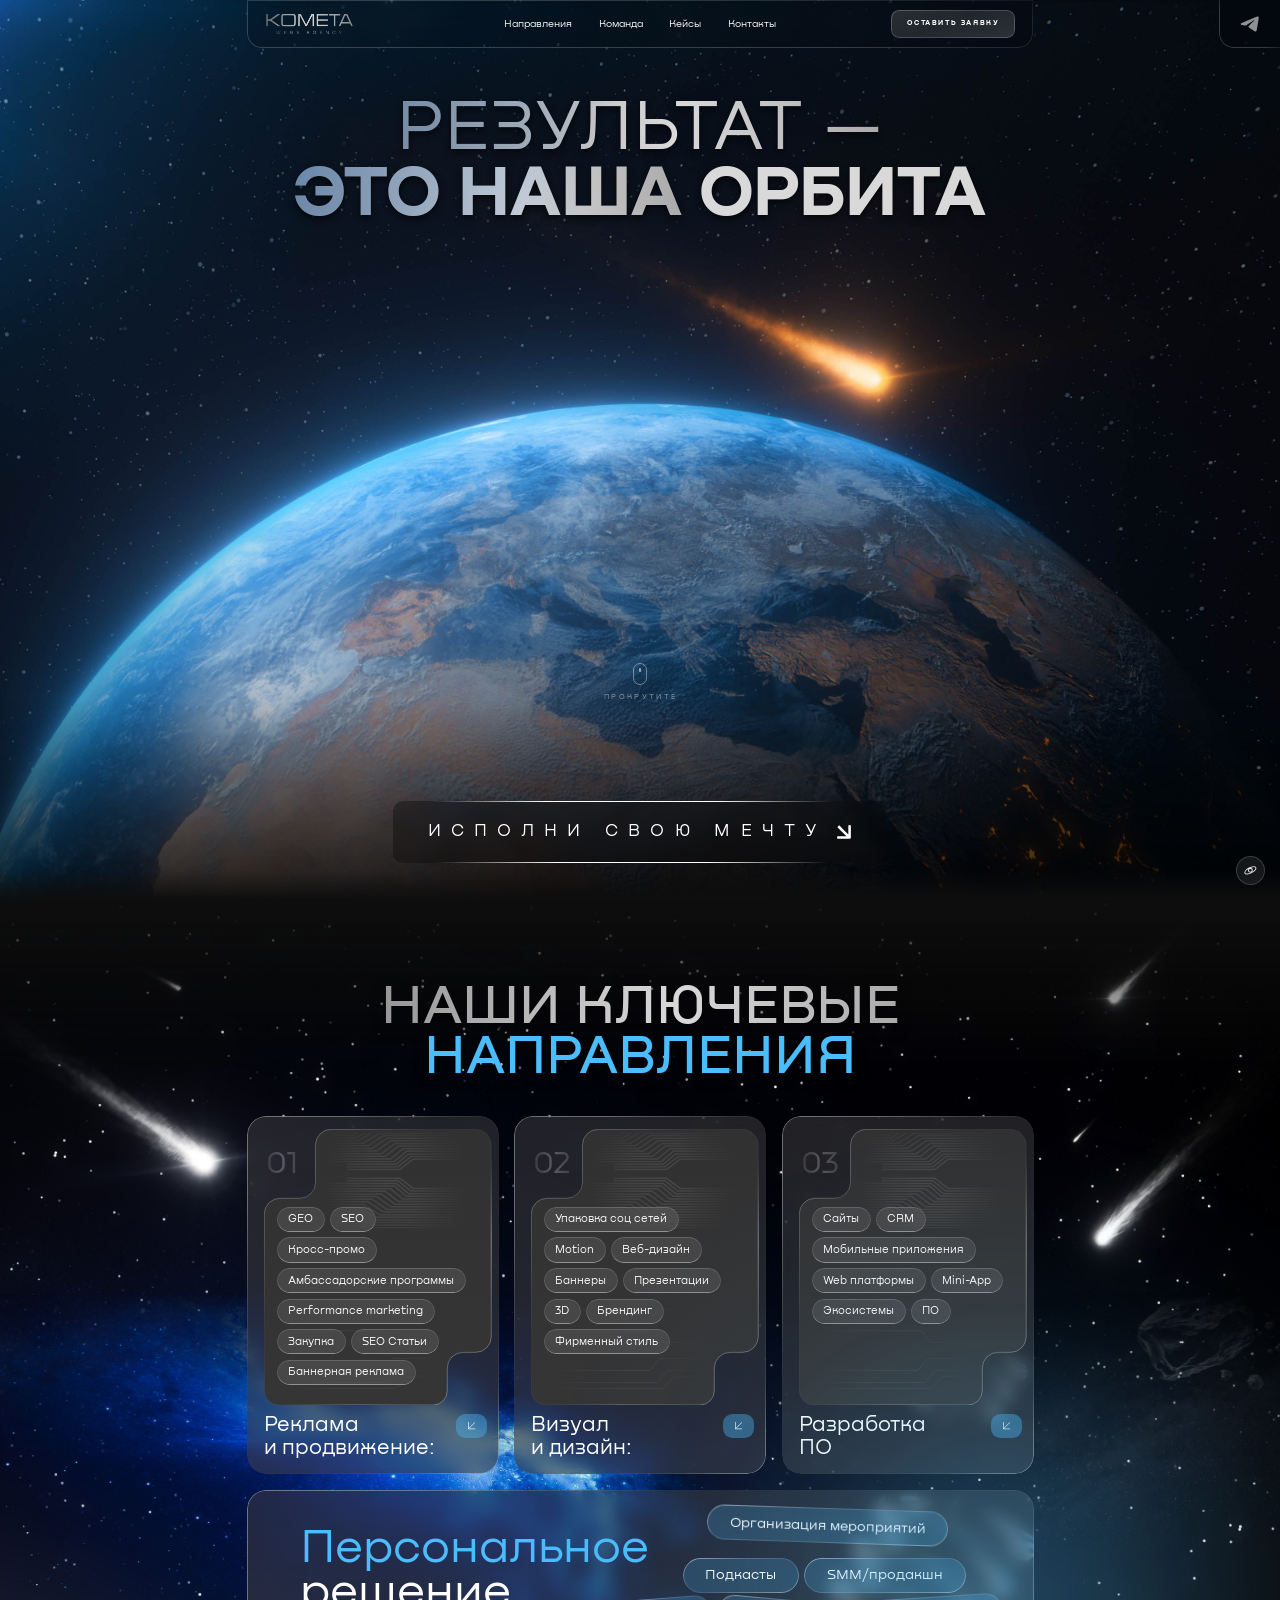
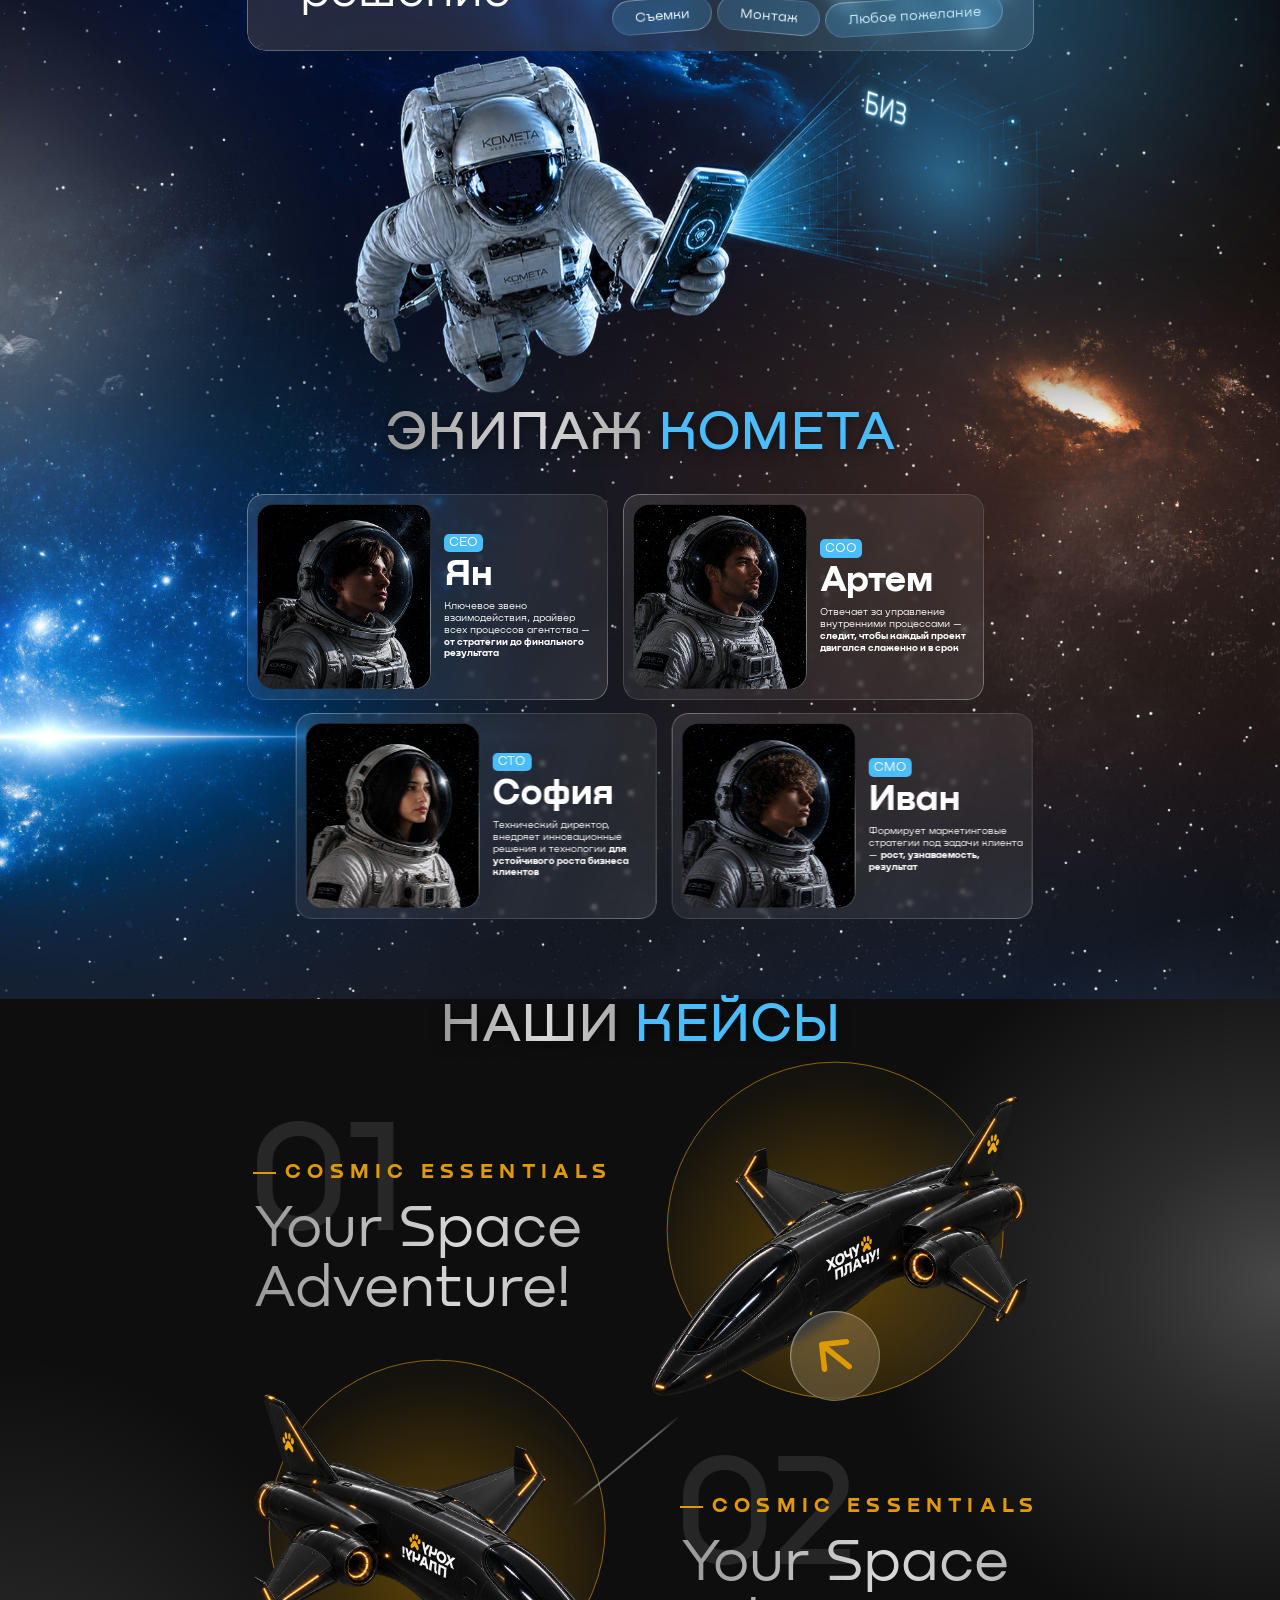
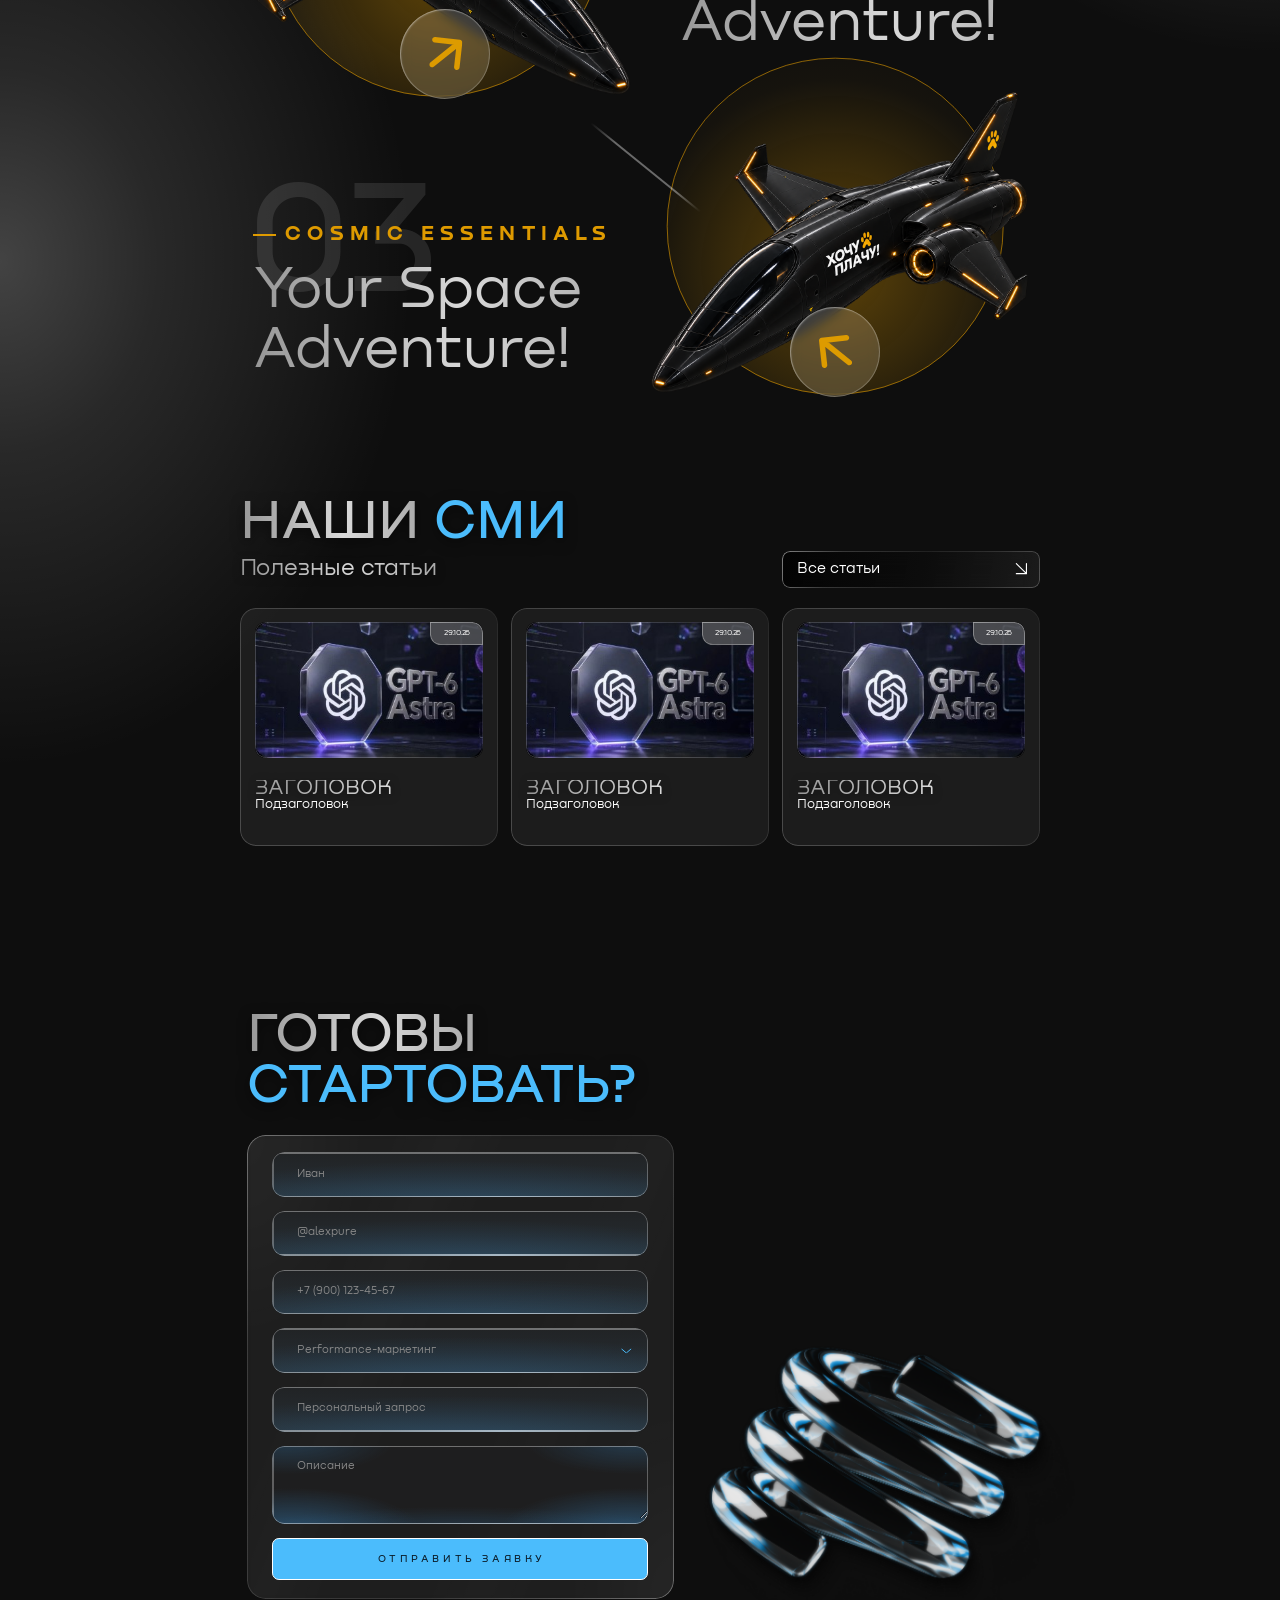
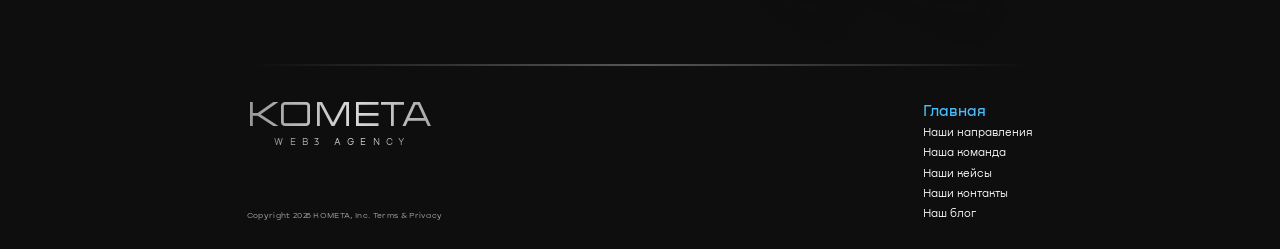
==== index.html @ 8568626b "biomes + hero mobile" ====
<!DOCTYPE html>
<html lang="ru" class="no-js">

<head>
    <meta charset="UTF-8">
    <meta name="viewport" content="width=device-width, initial-scale=1, viewport-fit=cover">
    <meta name="theme-color" content="#0E0E0E">
    <meta name="color-scheme" content="dark">
    <meta name="format-detection" content="telephone=no">

    <title>КОМЕТА — Web3-агентство полного цикла: маркетинг, дизайн, разработка</title>
    <meta name="description"
        content="Web3-агентство КОМЕТА: performance-маркетинг, амбассадорские программы, брендинг, motion и разработка сайтов, платформ и Mini-App. Более 5 лет для ведущих бизнесов по всему миру.">
    <meta name="keywords"
        content="web3 агентство, performance маркетинг, амбассадорские программы, брендинг, motion дизайн, разработка mini-app, web3 маркетинг">
    <meta name="author" content="КОМЕТА">
    <meta name="robots" content="index, follow, max-image-preview:large, max-snippet:-1, max-video-preview:-1">
    <meta name="googlebot" content="index, follow">

    <link rel="canonical" href="https://sofiialives.github.io/kometa/">
    <link rel="alternate" hreflang="ru" href="https://sofiialives.github.io/kometa/">
    <link rel="alternate" hreflang="x-default" href="https://sofiialives.github.io/kometa/">

    <meta property="og:type" content="website">
    <meta property="og:site_name" content="КОМЕТА">
    <meta property="og:locale" content="ru_RU">
    <meta property="og:url" content="https://sofiialives.github.io/kometa/">
    <meta property="og:title" content="КОМЕТА — Web3-агентство полного цикла">
    <meta property="og:description"
        content="Performance-маркетинг, дизайн и разработка для Web3-проектов. Более 5 лет закрываем любые задачи ведущих бизнесов.">
    <meta property="og:image" content="https://sofiialives.github.io/kometa/assets/images/og-cover.jpg">
    <meta property="og:image:type" content="image/jpeg">
    <meta property="og:image:width" content="1200">
    <meta property="og:image:height" content="630">
    <meta property="og:image:alt" content="КОМЕТА — Web3-агентство полного цикла">

    <meta name="twitter:card" content="summary_large_image">
    <meta name="twitter:title" content="КОМЕТА — Web3-агентство полного цикла">
    <meta name="twitter:description"
        content="Performance-маркетинг, дизайн и разработка для Web3-проектов по всему миру.">
    <meta name="twitter:image" content="https://sofiialives.github.io/kometa/assets/images/og-cover.jpg">
    <meta name="twitter:image:alt" content="КОМЕТА — Web3-агентство полного цикла">

    <link rel="icon" href="./favicon.ico" sizes="32x32">
    <link rel="icon" href="./favicon.svg" type="image/svg+xml">
    <link rel="apple-touch-icon" href="./apple-touch-icon.png">
    <link rel="manifest" href="./site.webmanifest">

    <link rel="preload" href="./assets/fonts/Nekst-Regular.woff2" as="font" type="font/woff2" crossorigin>
    <link rel="preload" href="./assets/fonts/Nekst-Bold.woff2" as="font" type="font/woff2" crossorigin>
    <link rel="preload" href="./assets/video/poster.jpg?v=4" as="image" type="image/jpeg" fetchpriority="high">

    <style>
        :root {
            --bg: #0E0E0E;
            --white: #fff;
            --accent: #4BBCFC;
            --ease: cubic-bezier(.22, .61, .36, 1)
        }

        *,
        *::before,
        *::after {
            box-sizing: border-box
        }

        html {
            scroll-behavior: smooth;
            background: #0E0E0E
        }

        body {
            margin: 0;
            background: #0E0E0E;
            color: #fff;
            font-family: 'Nekst', 'Arial Narrow', Arial, sans-serif;
            overflow-x: hidden
        }

        .loader {
            position: fixed;
            inset: 0;
            z-index: 80;
            display: grid;
            place-items: center;
            background: #0E0E0E
        }

        .loader__inner {
            display: grid;
            justify-items: center;
            gap: 1.5rem
        }

        .visually-hidden {
            position: absolute;
            width: 1px;
            height: 1px;
            margin: -1px;
            padding: 0;
            overflow: hidden;
            clip: rect(0 0 0 0);
            clip-path: inset(50%);
            white-space: nowrap;
            border: 0
        }

        .no-js .loader {
            display: none
        }
    </style>

    <link rel="stylesheet" href="./assets/css/main.css?v=12">
    <link rel="stylesheet" href="./assets/css/articles.css?v=4">
    <link rel="stylesheet" href="./assets/css/select.css?v=6">
    <link rel="stylesheet" href="./assets/css/biomes.css?v=9">

    <script type="application/ld+json">
    {
        "@context": "https://schema.org",
        "@graph": [
            {
                "@type": "Organization",
                "@id": "https://sofiialives.github.io/kometa/#organization",
                "name": "\u041a\u041e\u041c\u0415\u0422\u0410",
                "alternateName": "Kometa Web3 Agency",
                "url": "https://sofiialives.github.io/kometa/",
                "logo": {
                    "@type": "ImageObject",
                    "url": "https://sofiialives.github.io/kometa/assets/images/kometa.png",
                    "width": 700,
                    "height": 159
                },
                "image": "https://sofiialives.github.io/kometa/assets/images/og-cover.jpg",
                "description": "Web3-\u0430\u0433\u0435\u043d\u0442\u0441\u0442\u0432\u043e \u043f\u043e\u043b\u043d\u043e\u0433\u043e \u0446\u0438\u043a\u043b\u0430: \u043c\u0430\u0440\u043a\u0435\u0442\u0438\u043d\u0433, \u0434\u0438\u0437\u0430\u0439\u043d \u0438 \u0440\u0430\u0437\u0440\u0430\u0431\u043e\u0442\u043a\u0430.",
                "foundingDate": "2021",
                "sameAs": ["https://t.me/"],
                "contactPoint": {
                    "@type": "ContactPoint",
                    "contactType": "sales",
                    "availableLanguage": ["ru", "en"],
                    "url": "https://t.me/"
                }
            },
            {
                "@type": "WebSite",
                "@id": "https://sofiialives.github.io/kometa/#website",
                "url": "https://sofiialives.github.io/kometa/",
                "name": "\u041a\u041e\u041c\u0415\u0422\u0410",
                "inLanguage": "ru-RU",
                "publisher": { "@id": "https://sofiialives.github.io/kometa/#organization" }
            },
            {
                "@type": "WebPage",
                "@id": "https://sofiialives.github.io/kometa/#webpage",
                "url": "https://sofiialives.github.io/kometa/",
                "name": "\u041a\u041e\u041c\u0415\u0422\u0410 \u2014 Web3-\u0430\u0433\u0435\u043d\u0442\u0441\u0442\u0432\u043e \u043f\u043e\u043b\u043d\u043e\u0433\u043e \u0446\u0438\u043a\u043b\u0430",
                "isPartOf": { "@id": "https://sofiialives.github.io/kometa/#website" },
                "about": { "@id": "https://sofiialives.github.io/kometa/#organization" },
                "primaryImageOfPage": "https://sofiialives.github.io/kometa/assets/images/og-cover.jpg",
                "inLanguage": "ru-RU"
            },
            {
                "@type": "ItemList",
                "@id": "https://sofiialives.github.io/kometa/#services",
                "name": "\u041d\u0430\u043f\u0440\u0430\u0432\u043b\u0435\u043d\u0438\u044f",
                "itemListElement": [
                    {"@type": "ListItem", "position": 1, "item": {"@type": "Service", "name": "\u0420\u0435\u043a\u043b\u0430\u043c\u0430 \u0438 \u043f\u0440\u043e\u0434\u0432\u0438\u0436\u0435\u043d\u0438\u0435", "provider": {"@id": "https://sofiialives.github.io/kometa/#organization"}}},
                    {"@type": "ListItem", "position": 2, "item": {"@type": "Service", "name": "\u0412\u0438\u0437\u0443\u0430\u043b \u0438 \u0434\u0438\u0437\u0430\u0439\u043d", "provider": {"@id": "https://sofiialives.github.io/kometa/#organization"}}},
                    {"@type": "ListItem", "position": 3, "item": {"@type": "Service", "name": "\u0420\u0430\u0437\u0440\u0430\u0431\u043e\u0442\u043a\u0430 \u041f\u041e", "provider": {"@id": "https://sofiialives.github.io/kometa/#organization"}}}
                ]
            }
        ]
    }
    </script>
</head>

<body>
<svg width="0" height="0" style="position:absolute" aria-hidden="true" focusable="false"><defs><linearGradient id="plate-fill" x1="0" y1="0" x2="0" y2="1"><stop offset="0" stop-color="#252525"/><stop offset=".23" stop-color="#262626"/><stop offset=".29" stop-color="#323233"/><stop offset="1" stop-color="#353536"/></linearGradient><linearGradient id="plate-fill-d" x1="0" y1="0" x2="0" y2="1"><stop offset="0" stop-color="#313132"/><stop offset="1" stop-color="#353536"/></linearGradient><linearGradient id="plate-rim" x1="0" y1="0" x2="1" y2="1"><stop offset="0" stop-color="#fff" stop-opacity=".30"/><stop offset=".2" stop-color="#fff" stop-opacity=".22"/><stop offset=".37" stop-color="#fff" stop-opacity=".04"/><stop offset=".55" stop-color="#fff" stop-opacity=".05"/><stop offset=".7" stop-color="#fff" stop-opacity=".42"/><stop offset=".85" stop-color="#fff" stop-opacity=".26"/><stop offset="1" stop-color="#fff" stop-opacity=".4"/></linearGradient></defs></svg>
    <a class="skip-link" href="#main">Перейти к содержимому</a>

    <div class="loader" data-loader role="status" aria-live="polite" aria-label="Загрузка сайта">
        <div class="loader__inner">
            <svg class="loader__constellation" viewBox="0 0 240 120" aria-hidden="true">
                <line class="loader__link" x1="26" y1="86" x2="74" y2="42" pathLength="1" />
                <line class="loader__link" x1="74" y1="42" x2="122" y2="66" pathLength="1" />
                <line class="loader__link" x1="122" y1="66" x2="170" y2="28" pathLength="1" />
                <line class="loader__link" x1="170" y1="28" x2="214" y2="74" pathLength="1" />
                <circle class="loader__star" cx="26" cy="86" r="3" />
                <circle class="loader__star" cx="74" cy="42" r="2.4" />
                <circle class="loader__star loader__star--accent" cx="122" cy="66" r="4" />
                <circle class="loader__star" cx="170" cy="28" r="2.6" />
                <circle class="loader__star" cx="214" cy="74" r="3.2" />
                <circle class="loader__star" cx="96" cy="16" r="1.8" />
            </svg>
            <p class="loader__text">Загружаем орбиту</p>

            <div class="loader__bar" role="progressbar" aria-valuemin="0" aria-valuemax="100" aria-valuenow="0"
                data-loader-bar>
                <span class="loader__fill" data-loader-fill></span>
            </div>

            <p class="loader__hint" data-loader-hint></p>
        </div>
    </div>

    <svg class="sprite" xmlns="http://www.w3.org/2000/svg" aria-hidden="true" focusable="false">
        <symbol id="telegram" viewBox="0 0 70 70">
            <path
                d="M16.3125 33.238C27.9469 28.1703 35.7032 24.8292 39.5813 23.2148C50.667 18.6053 52.9677 17.8047 54.4703 17.7776C54.8008 17.7723 55.5365 17.854 56.0166 18.2421C56.4156 18.5694 56.5278 19.0121 56.584 19.3229C56.6338 19.6334 56.7024 20.3411 56.6463 20.8935C56.0478 27.2032 53.4478 42.515 52.126 49.5823C51.5711 52.5726 50.4675 53.5752 49.4013 53.673C47.0819 53.8863 45.3237 52.1418 43.0791 50.6709C39.5688 48.3684 37.5861 46.9356 34.1756 44.6891C30.2351 42.0929 32.7914 40.6657 35.036 38.3339C35.6221 37.7235 45.8349 28.4365 46.0282 27.5942C46.0531 27.4888 46.0781 27.096 45.8412 26.889C45.6105 26.6814 45.2675 26.7525 45.0182 26.8086C44.6628 26.8884 39.0575 30.5969 28.1838 37.9336C26.5939 39.0272 25.1536 39.5603 23.8568 39.5322C22.4352 39.5017 19.6918 38.7267 17.653 38.0645C15.159 37.2521 13.1701 36.8225 13.3447 35.4427C13.432 34.7245 14.4233 33.9894 16.3125 33.238Z"
                fill="currentColor" />
        </symbol>

        <symbol id="arrow" viewBox="0 0 21 21">
            <path
                d="M18.8887 20.7776C19.9319 20.7776 20.7775 19.932 20.7775 18.8888L20.7776 1.88876C20.7776 0.845559 19.9319 -0.000126958 18.8887 -0.0001297C17.8455 -0.000132442 16.9998 0.845549 16.9998 1.88875L16.9998 16.9999L1.88867 16.9998C0.845471 16.9998 -0.000214696 17.8455 -0.000217438 18.8887C-0.00022018 19.9319 0.845461 20.7776 1.88867 20.7776L18.8887 20.7776ZM1.88867 1.88867L0.553023 3.22431L17.553 20.2244L18.8887 18.8887L20.2243 17.5531L3.22432 0.55303L1.88867 1.88867Z"
                fill="currentColor" />
        </symbol>

        <symbol id="chevron" viewBox="0 0 16 10">
            <path d="M1 9L8 2L15 9" fill="none" stroke="currentColor" stroke-width="1.5" stroke-linecap="round"
                stroke-linejoin="round" />
        </symbol>

        <symbol id="chevron-down" viewBox="0 0 16 8">
            <path d="M1 1L8 7L15 1" fill="none" stroke="currentColor" stroke-width="1.5" stroke-linecap="round"
                stroke-linejoin="round" />
        </symbol>

        <symbol id="arrow-corner" viewBox="0 0 10 10">
            <path d="M0.467966 0.467954L0.467954 8.89844L8.89844 8.89843M0.467954 8.89844L8.89843 0.467966" fill="none"
                stroke="currentColor" stroke-width="0.93672" stroke-linecap="round" stroke-linejoin="round" />
        </symbol>
    </svg>

    <header class="header">
        <span class="nav-scrim" aria-hidden="true" data-nav-scrim></span>
        <span class="header__spacer" aria-hidden="true"></span>

        <div class="header__bar">
            <a class="logo" href="./" aria-label="КОМЕТА — на главную">
                <picture>
                    <img src="./assets/images/kometa.png" width="700" height="159" alt="КОМЕТА" fetchpriority="high">
                </picture>
            </a>

            <nav class="nav" id="site-nav" aria-label="Основная навигация" data-nav>
                <button class="nav__close" type="button" aria-label="Закрыть меню" data-nav-close>
                    <svg xmlns="http://www.w3.org/2000/svg" width="14" height="14" viewBox="0 0 14 14" fill="none" aria-hidden="true">
                        <path d="M1 1l12 12M13 1L1 13" stroke="currentColor" stroke-width="1.1" stroke-linecap="round" />
                    </svg>
                </button>
                <ul class="nav__list">
                    <li><a class="nav__link" href="#directions">Направления</a></li>
                    <li><a class="nav__link" href="#crew">Команда</a></li>
                    <li><a class="nav__link" href="#cases">Кейсы</a></li>
                    <li><a class="nav__link" href="#contacts">Контакты</a></li>
                </ul>
                <a class="btn-request nav__cta" href="#contacts">Оставить заявку</a>
            </nav>

            <a class="btn-request header__cta" href="#contacts">Оставить заявку</a>

            <div class="header__actions">
                <a class="header__tg" href="https://t.me/cometaweb3" target="_blank" rel="noopener noreferrer"
                    aria-label="Мы в Telegram">
                    <svg xmlns="http://www.w3.org/2000/svg" width="20" height="17" viewBox="0 0 20 17" fill="none"
                        aria-hidden="true">
                        <path d="M1.37201 7.12177C6.73125 4.78738 10.3041 3.24834 12.0905 2.50468C17.197 0.381373 18.2568 0.0126023 18.9489 0.000108857C19.1011 -0.00233238 19.44 0.0352911 19.6612 0.214076C19.845 0.364858 19.8967 0.568774 19.9225 0.711945C19.9455 0.854973 19.9771 1.18095 19.9513 1.43541C19.6756 4.34192 18.4779 11.3951 17.869 14.6506C17.6134 16.028 17.1051 16.4898 16.614 16.5349C15.5456 16.6331 14.7356 15.8295 13.7017 15.152C12.0847 14.0914 11.1714 13.4314 9.60042 12.3966C7.78529 11.2007 8.96282 10.5432 9.99676 9.4691C10.2667 9.18792 14.9711 4.91001 15.0602 4.522C15.0717 4.47346 15.0832 4.29252 14.974 4.19717C14.8677 4.10153 14.7098 4.13427 14.5949 4.16012C14.4312 4.19688 11.8492 5.90518 6.84038 9.28471C6.10801 9.78847 5.44457 10.034 4.84719 10.0211C4.19236 10.007 2.92866 9.65003 1.9895 9.34502C0.840684 8.9708 -0.0754991 8.77291 0.00491812 8.13733C0.0451267 7.80647 0.501782 7.46786 1.37201 7.12177Z"
                            fill="white" fill-opacity="0.55" />
                    </svg>
                </a>

                <button class="burger" type="button" aria-expanded="false" aria-controls="site-nav"
                    aria-label="Открыть меню" data-burger>
                    <svg class="burger__icon" xmlns="http://www.w3.org/2000/svg" width="23" height="11"
                        viewBox="0 0 23 11" fill="none" aria-hidden="true">
                        <rect x="0.000244141" width="22.187" height="1.38669" fill="#ACACAC" />
                        <rect y="4.71533" width="22.187" height="1.38669" fill="#ACACAC" />
                        <rect y="9.42822" width="14.6989" height="1.38669" fill="#ACACAC" />
                    </svg>
                    <span class="burger__line" aria-hidden="true"></span>
                    <span class="burger__line" aria-hidden="true"></span>
                    <span class="burger__line" aria-hidden="true"></span>
                </button>
            </div>
        </div>

        <a class="tg-corner" href="https://t.me/cometaweb3" target="_blank" rel="noopener noreferrer" aria-label="Мы в Telegram">
            <svg class="icon icon--tg" aria-hidden="true">
                <use href="#telegram"></use>
            </svg>
        </a>
    </header>

    <div class="scroll-video" data-video-holder aria-hidden="true">
        <video class="scroll-video__el" data-scroll-video muted playsinline preload="none"
            poster="./assets/video/poster.jpg?v=4" disablepictureinpicture disableremoteplayback>
            <source src="./assets/video/hero.mp4?v=4" type="video/mp4">
        </video>
        <script>
            /* десктоп: качаем ролик сразу при разборе страницы, не дожидаясь модулей (телефону он не нужен — там видео удаляется) */
            (function () {
                var v = document.querySelector('[data-scroll-video]');
                var c = navigator.connection || {};
                if (v && innerWidth >= 1280 && !c.saveData && !/(^|-)2g$/.test(c.effectiveType || '')) { v.preload = 'auto'; v.load(); }
            })();
        </script>
    </div>

    <p class="scroll-hint" data-scroll-hint aria-hidden="true">
        <span class="scroll-hint__mouse"></span>
        Прокрутите
    </p>

    <main id="main">
        <h1 class="visually-hidden">КОМЕТА — Web3-агентство полного цикла: маркетинг, дизайн и разработка</h1>

        <section class="hero-static" aria-labelledby="hero-static-title">
            <div class="hero-static__art" aria-hidden="true">
                <img class="hero-static__earth" src="./assets/images/hero-planet-m.jpg?v=2" width="375" height="391" alt="" decoding="async">
                <img class="hero-static__comet" src="./assets/images/hero-comet-m.jpg?v=1" width="236" height="134" alt="" decoding="async">
            </div>

            <div class="hero-static__inner layout">
                <h2 class="hero-static__title" id="hero-static-title">
                    <span class="hero-thin title-gradient">Результат —</span><br>
                    <span class="hero-bold"><span class="title-gradient">это наша</span> <span class="hero-orbit">орбита</span></span>
                </h2>
            </div>

            <!-- стрелки «листайте вниз»: 224 / 225 / 226 сверху вниз; у двух верхних, как в макете, светлый контур по краю штриха -->
            <a class="hero-static__chevrons" href="#directions" aria-label="Листайте вниз">
                <svg width="21" height="13" viewBox="0 0 21 13" fill="none" aria-hidden="true">
                    <defs>
                        <linearGradient id="hg1" gradientUnits="userSpaceOnUse" x1="0" y1="0" x2="21" y2="0"><stop offset="0" stop-color="#F4F4F4" stop-opacity=".5"/><stop offset=".5" stop-color="#F4F4F4" stop-opacity=".55"/><stop offset="1" stop-color="#F4F4F4" stop-opacity=".06"/></linearGradient>
                        <mask id="hc1" maskUnits="userSpaceOnUse" x="-3" y="-3" width="27" height="19"><rect x="-3" y="-3" width="27" height="19" fill="#fff"/><path d="M0.896484 0.895508L10.3965 10.3955L19.8965 0.895508" stroke="#000" stroke-width="1.1"/></mask>
                    </defs>
                    <path d="M0.896484 0.895508L10.3965 10.3955L19.8965 0.895508" stroke-width="2.53333" stroke="#F4F4F4" stroke-opacity="0.05"/>
                    <path d="M0.896484 0.895508L10.3965 10.3955L19.8965 0.895508" stroke-width="2.9" stroke="url(#hg1)" mask="url(#hc1)"/>
                </svg>
                <svg width="21" height="13" viewBox="0 0 21 13" fill="none" aria-hidden="true">
                    <defs>
                        <linearGradient id="hg2" gradientUnits="userSpaceOnUse" x1="0" y1="0" x2="21" y2="0"><stop offset="0" stop-color="#F4F4F4" stop-opacity=".5"/><stop offset=".5" stop-color="#F4F4F4" stop-opacity=".5"/><stop offset="1" stop-color="#F4F4F4" stop-opacity=".18"/></linearGradient>
                        <mask id="hc2" maskUnits="userSpaceOnUse" x="-3" y="-3" width="27" height="19"><rect x="-3" y="-3" width="27" height="19" fill="#fff"/><path d="M0.896484 0.895508L10.3965 10.3955L19.8965 0.895508" stroke="#000" stroke-width="1.1"/></mask>
                    </defs>
                    <path d="M0.896484 0.895508L10.3965 10.3955L19.8965 0.895508" stroke-width="2.53333" stroke="#F4F4F4" stroke-opacity="0.2"/>
                    <path d="M0.896484 0.895508L10.3965 10.3955L19.8965 0.895508" stroke-width="2.9" stroke="url(#hg2)" mask="url(#hc2)"/>
                </svg>
                <svg width="21" height="13" viewBox="0 0 21 13" fill="none" aria-hidden="true"><path d="M0.896484 0.895508L10.3965 10.3955L19.8965 0.895508" stroke-width="2.53333" stroke="#F4F4F4" stroke-opacity="0.45"/></svg>
            </a>
        </section>

        <div class="stage" data-video-scene>
            <div class="stage__sticky" data-screens>

                <section class="screen screen--hero" data-screen="hero" aria-labelledby="hero-title">
                    <div class="screen__inner layout">
                        <h2 class="hero__title anim" id="hero-title" data-anim="hero-title" data-in="0"
                            data-out="0">
                            <span class="hero-thin title-gradient">Результат —</span><br>
                            <span class="hero-bold"><span class="title-gradient">это наша</span> <span class="hero-orbit">орбита</span></span>
                            <span class="hero-lit" aria-hidden="true"><span class="hero-thin">Результат —</span><br><span class="hero-bold">это наша орбита</span></span>
                        </h2>

                        <a class="btn-dream anim anim--shrink" href="#contacts" data-anim="hero-btn" data-in="140"
                            data-out="60">
                            <span class="btn-dream__text">Исполни свою мечту</span>
                            <svg class="icon icon--arrow" aria-hidden="true">
                                <use href="#arrow"></use>
                            </svg>
                        </a>
                    </div>
                </section>

                <section class="screen screen--welcome" data-screen="welcome" aria-labelledby="welcome-title">
                    <div class="screen__inner layout">
                        <div class="welcome__head">
                            <p class="welcome__title title-gradient anim" id="welcome-title" data-lit="Welcome" data-anim="w-title"
                                data-in="620">Welcome</p>
                            <p class="welcome__subtitle" data-anim="w-sub">
                                <span class="word"><span class="word__in anim anim--word" data-in="780">В</span></span>
                                <span class="word"><span class="word__in anim anim--word"
                                        data-in="840">маркетинг</span></span>
                                <span class="word"><span class="word__in anim anim--word"
                                        data-in="900">будущего</span></span>
                            </p>
                            <span class="welcome__divider anim anim--line" aria-hidden="true" data-anim="w-line"
                                data-in="900"></span>
                            <p class="welcome__text anim anim--wide" data-anim="w-text" data-in="1080">Уже более 5 лет
                                мы закрываем любые запросы для ведущих бизнесов
                                по всему миру</p>
                        </div>

                        <ul class="brands" aria-label="Клиенты агентства">
                            <li class="brands__item anim" data-anim="brand-0" data-in="640">
                                <picture>
                                    <img src="./assets/images/abbis_logo.png" width="167" height="33" alt="Абисс" decoding="async">
                                </picture>
                            </li>
                            <li class="brands__item anim" data-anim="brand-1" data-in="700">
                                <picture>
                                    <img src="./assets/images/business-line.png" width="258" height="18"
                                        alt="Business Line" decoding="async">
                                </picture>
                            </li>
                            <li class="brands__item anim" data-anim="brand-2" data-in="760">
                                <picture>
                                    <img src="./assets/images/guardant_logo.png" width="206" height="43" alt="Guardant" decoding="async">
                                </picture>
                            </li>
                            <li class="brands__item anim" data-anim="brand-3" data-in="820">
                                <picture>
                                    <img src="./assets/images/assetdata_logo.png" width="126" height="50"
                                        alt="Assetdata" decoding="async">
                                </picture>
                            </li>
                        </ul>
                    </div>
                </section>

            </div>
        </div>

        <div class="sky sky--biomes">
            <div class="biomes" data-biomes aria-hidden="true">
                <i class="biome biome--1" data-biome="1"></i>
                <i class="biome biome--2" data-biome="2"></i>
                <i class="biome biome--3" data-biome="3"></i>
                <i class="biome biome--4" data-biome="4"></i>
                <i class="biome biome--5" data-biome="5"></i>
                <i class="biome biome--6" data-biome="6"></i>
                <i class="biome biome--7" data-biome="7"></i>
            </div>
            <section class="directions" id="directions" aria-labelledby="directions-title">
                <span class="directions__glow" aria-hidden="true"></span>

                <h2 class="directions__title" id="directions-title">
                    <span class="title-gradient">Наши ключевые</span><br>
                    <span class="accent">Направления</span>
                </h2>

                <ul class="cards" aria-label="Ключевые направления агентства" data-carousel>
                    <li class="card">
                            <span class="card__glow" aria-hidden="true"><img loading="lazy" class="card__holo card__holo--star" src="./assets/images/holo-star.png" srcset="./assets/images/holo-star-m.png 720w, ./assets/images/holo-star.png 1014w" sizes="(max-width: 1279.98px) 340px, 503px" width="619" height="619" alt="" aria-hidden="true" decoding="async"></span>
                        <div class="card__visual">
                            <svg class="card__plate card__plate--d" viewBox="-.5 -.5 347 425" preserveAspectRatio="none" aria-hidden="true" focusable="false"><path d="M102 0 L322 0 A24 24 0 0 1 346 24 L346 319 A24 24 0 0 1 322 343 L303 343 A24 24 0 0 0 279 367 L279 402 A22 22 0 0 1 257 424 L22 424 A22 22 0 0 1 0 402 L0 130 A24 24 0 0 1 24 106 L54 106 A24 24 0 0 0 78 82 L78 24 A24 24 0 0 1 102 0Z" vector-effect="non-scaling-stroke"/></svg>
                            <svg class="card__plate card__plate--m" viewBox="-.5 -.5 178 211" preserveAspectRatio="none" aria-hidden="true" focusable="false"><path d="M54 0 L163 0 A14 14 0 0 1 177 14 L177 150 A14 14 0 0 1 163 164 L154 164 A14 14 0 0 0 140 178 L140 196 A14 14 0 0 1 126 210 L14 210 A14 14 0 0 1 0 196 L0 73 A14 14 0 0 1 14 59 L26 59 A14 14 0 0 0 40 45 L40 14 A14 14 0 0 1 54 0Z" vector-effect="non-scaling-stroke"/></svg>
                            <span class="card__decor card__decor--top" aria-hidden="true"></span>
                            <span class="card__decor card__decor--bottom" aria-hidden="true"></span>

                            <span class="card__num" aria-hidden="true">01</span>

                            <ul class="tags" aria-label="Услуги направления">
                                <li class="tag">GEO</li>
                                <li class="tag">SEO</li>
                                <li class="tag tag--promo">Кросс-промо</li>
                                <li class="tag tag--wide">Амбассадорские<br class="br-m"> программы</li>
                                <li class="tag tag--wide">Performance<br class="br-m"> marketing</li>
                                <li class="tag">Закупка</li>
                                <li class="tag tag--extra">SEO Статьи</li>
                                <li class="tag tag--extra tag--wide-end">Баннерная реклама</li>
                            </ul>
                        </div>

                        <div class="card__footer">
                            <h3 class="card__title">Реклама<br>и продвижение:</h3>
                            <button class="card__arrow" type="button" aria-label="Подробнее" data-modal="ads">
                                <svg class="icon icon--card-arrow" aria-hidden="true">
                                    <use href="#arrow-corner"></use>
                                </svg>
                            </button>
                        </div>
                    </li>

                    <li class="card">
                            <span class="card__glow" aria-hidden="true"><img loading="lazy" class="card__holo card__holo--ring" src="./assets/images/holo-ring.png" srcset="./assets/images/holo-ring-m.png 720w, ./assets/images/holo-ring.png 900w" sizes="(max-width: 1279.98px) 340px, 446px" width="472" height="472" alt="" aria-hidden="true" decoding="async"></span>
                        <div class="card__visual">
                            <svg class="card__plate card__plate--d" viewBox="-.5 -.5 347 425" preserveAspectRatio="none" aria-hidden="true" focusable="false"><path d="M102 0 L322 0 A24 24 0 0 1 346 24 L346 319 A24 24 0 0 1 322 343 L303 343 A24 24 0 0 0 279 367 L279 402 A22 22 0 0 1 257 424 L22 424 A22 22 0 0 1 0 402 L0 130 A24 24 0 0 1 24 106 L54 106 A24 24 0 0 0 78 82 L78 24 A24 24 0 0 1 102 0Z" vector-effect="non-scaling-stroke"/></svg>
                            <svg class="card__plate card__plate--m" viewBox="-.5 -.5 178 211" preserveAspectRatio="none" aria-hidden="true" focusable="false"><path d="M54 0 L163 0 A14 14 0 0 1 177 14 L177 150 A14 14 0 0 1 163 164 L154 164 A14 14 0 0 0 140 178 L140 196 A14 14 0 0 1 126 210 L14 210 A14 14 0 0 1 0 196 L0 73 A14 14 0 0 1 14 59 L26 59 A14 14 0 0 0 40 45 L40 14 A14 14 0 0 1 54 0Z" vector-effect="non-scaling-stroke"/></svg>
                            <span class="card__decor card__decor--top" aria-hidden="true"></span>
                            <span class="card__decor card__decor--bottom" aria-hidden="true"></span>

                            <span class="card__num" aria-hidden="true">02</span>

                            <ul class="tags" aria-label="Услуги направления">
                                <li class="tag">Упаковка соц сетей</li>
                                <li class="tag">Motion</li>
                                <li class="tag">Веб-дизайн</li>
                                <li class="tag">Баннеры</li>
                                <li class="tag">Презентации</li>
                                <li class="tag">3D</li>
                                <li class="tag">Брендинг</li>
                                <li class="tag tag--desk">Фирменный стиль</li>
                            </ul>
                        </div>

                        <div class="card__footer">
                            <h3 class="card__title">Визуал<br>и дизайн:</h3>
                            <button class="card__arrow" type="button" aria-label="Подробнее" data-modal="design">
                                <svg class="icon icon--card-arrow" aria-hidden="true">
                                    <use href="#arrow-corner"></use>
                                </svg>
                            </button>
                        </div>
                    </li>

                    <li class="card">
                            <span class="card__glow" aria-hidden="true"><img loading="lazy" class="card__holo card__holo--spring" src="./assets/images/holo-spring.png" srcset="./assets/images/holo-spring-m.png 720w, ./assets/images/holo-spring.png 1192w" sizes="(max-width: 1279.98px) 340px, 831px" width="681" height="681" alt="" aria-hidden="true" decoding="async"></span>
                        <div class="card__visual">
                            <svg class="card__plate card__plate--d" viewBox="-.5 -.5 347 425" preserveAspectRatio="none" aria-hidden="true" focusable="false"><path d="M102 0 L322 0 A24 24 0 0 1 346 24 L346 319 A24 24 0 0 1 322 343 L303 343 A24 24 0 0 0 279 367 L279 402 A22 22 0 0 1 257 424 L22 424 A22 22 0 0 1 0 402 L0 130 A24 24 0 0 1 24 106 L54 106 A24 24 0 0 0 78 82 L78 24 A24 24 0 0 1 102 0Z" vector-effect="non-scaling-stroke"/></svg>
                            <svg class="card__plate card__plate--m" viewBox="-.5 -.5 178 211" preserveAspectRatio="none" aria-hidden="true" focusable="false"><path d="M54 0 L163 0 A14 14 0 0 1 177 14 L177 150 A14 14 0 0 1 163 164 L154 164 A14 14 0 0 0 140 178 L140 196 A14 14 0 0 1 126 210 L14 210 A14 14 0 0 1 0 196 L0 73 A14 14 0 0 1 14 59 L26 59 A14 14 0 0 0 40 45 L40 14 A14 14 0 0 1 54 0Z" vector-effect="non-scaling-stroke"/></svg>
                            <span class="card__decor card__decor--top" aria-hidden="true"></span>
                            <span class="card__decor card__decor--bottom" aria-hidden="true"></span>

                            <span class="card__num" aria-hidden="true">03</span>

                            <ul class="tags" aria-label="Услуги направления">
                                <li class="tag">Сайты</li>
                                <li class="tag">CRM</li>
                                <li class="tag tag--wide">Мобильные<br class="br-m"> приложения</li>
                                <li class="tag">Web платформы</li>
                                <li class="tag">Mini-App</li>
                                <li class="tag">Экосистемы</li>
                                <li class="tag">ПО</li>
                            </ul>
                        </div>

                        <div class="card__footer">
                            <h3 class="card__title">Разработка<br>ПО</h3>
                            <button class="card__arrow" type="button" aria-label="Подробнее" data-modal="dev">
                                <svg class="icon icon--card-arrow" aria-hidden="true">
                                    <use href="#arrow-corner"></use>
                                </svg>
                            </button>
                        </div>
                    </li>
                </ul>

                <span class="cards__progress" aria-hidden="true" data-carousel-progress></span>

                <div class="personal" aria-labelledby="personal-title">
                    <span class="personal__glow" aria-hidden="true"><picture class="personal__holo personal__holo--a" aria-hidden="true">
                        <source media="(max-width: 1279.98px)" srcset="./assets/images/holo-spring-m.png">
                        <img loading="lazy" src="./assets/images/holo-ring.png" srcset="./assets/images/holo-ring-m.png 720w, ./assets/images/holo-ring.png 900w" sizes="(max-width: 1279.98px) 340px, 446px" width="472" height="472" alt="" decoding="async">
                    </picture>
                    <picture class="personal__holo personal__holo--b" aria-hidden="true">
                        <img loading="lazy" src="./assets/images/holo-spring.png" srcset="./assets/images/holo-spring-m.png 720w, ./assets/images/holo-spring.png 1192w" sizes="(max-width: 1279.98px) 340px, 831px" width="681" height="681" alt="" decoding="async">
                    </picture></span>
                    <h3 class="personal__title" id="personal-title">
                        <span class="accent">Персональное</span><br>решение
                    </h3>

                    <div class="personal__tags">
                        <div class="personal__row personal__row--1">
                            <span class="tag tag--accent tag--events">Организация мероприятий</span>
                        </div>
                        <div class="personal__row personal__row--2">
                            <span class="tag tag--accent tag--podcast">Подкасты</span>
                            <span class="tag tag--accent tag--smm">SMM/продакшн</span>
                        </div>
                        <div class="personal__row personal__row--3">
                            <span class="tag tag--accent tag--shoot">Съемки</span>
                            <span class="tag tag--accent tag--edit">Монтаж</span>
                            <span class="tag tag--accent tag--any">Любое пожелание</span>
                        </div>
                    </div>
                </div>

                <div class="astronaut" aria-label="Бизнесу нужен ты, а маркетингу — специалисты">
                    <span class="astronaut__glow astronaut__glow--blue" aria-hidden="true"></span>

                    <div class="astronaut__stage">
                        <picture class="astronaut__figure">
                            <img loading="lazy" class="astronaut__img" src="./assets/images/astronaut.png" width="1500" height="857"
                                alt="Космонавт КОМЕТА с телефоном" decoding="async">
                        </picture>

                        <p class="astronaut__title" data-astro-title>
                            <span class="astronaut__line">Бизнесу</span>
                            <span class="astronaut__line">нужен ты,</span>
                            <span class="astronaut__line">а маркетингу —</span>
                            <span class="astronaut__line">специалисты</span>
                        </p>
                    </div>
                </div>
            </section>

            <section class="crew" id="crew" aria-labelledby="crew-title">
                <span class="astronaut__glow astronaut__glow--white" aria-hidden="true"></span>

                <h2 class="crew__title" id="crew-title">
                    <span class="title-gradient">Экипаж</span>
                    <span class="accent">Комета</span>
                </h2>

                <div class="crew__slider" data-crew>
                    <ul class="crew__list" data-crew-list>
                    <li class="crew-card">
                        <picture class="crew-card__media">
                            <img loading="lazy" src="./assets/images/crew-1.png" width="279" height="298" alt="Ян" decoding="async">
                        </picture>

                        <div class="crew-card__body">
                            <p class="crew-card__role">CEO</p>
                            <p class="crew-card__name">Ян</p>
                            <p class="crew-card__text">Ключевое звено взаимодействия, драйвер всех процессов агентства
                                — <strong>от стратегии до финального результата</strong></p>
                        </div>
                    </li>

                    <li class="crew-card">
                        <picture class="crew-card__media">

                            <img loading="lazy" src="./assets/images/crew-2.png" width="279" height="298" alt="Артем" decoding="async">
                        </picture>

                        <div class="crew-card__body">
                            <p class="crew-card__role">COO</p>
                            <p class="crew-card__name">Артем</p>
                            <p class="crew-card__text">
                                Отвечает за управление внутренними процессами — <strong>следит, чтобы каждый проект двигался
                                слаженно
                                и в срок</strong>
                            </p>
                        </div>
                    </li>

                    <li class="crew-card">
                        <picture class="crew-card__media">
                            <img loading="lazy" src="./assets/images/crew-3.png" width="279" height="298" alt="София" decoding="async">
                        </picture>

                        <div class="crew-card__body">
                            <p class="crew-card__role">CTO</p>
                            <p class="crew-card__name">София</p>
                            <p class="crew-card__text">Технический директор, внедряет инновационные решения и технологии
                                <strong>для устойчивого роста бизнеса клиентов</strong></p>
                        </div>
                    </li>

                    <li class="crew-card">
                        <picture class="crew-card__media">
                            <img loading="lazy" src="./assets/images/crew-4.png" width="279" height="298" alt="Иван" decoding="async">
                        </picture>

                        <div class="crew-card__body">
                            <p class="crew-card__role">CMO</p>
                            <p class="crew-card__name">Иван</p>
                            <p class="crew-card__text">Формирует маркетинговые стратегии под задачи клиента — <strong>рост,
                                узнаваемость, результат</strong></p>
                        </div>
                    </li>
                    </ul>

                    <div class="crew__controls" data-crew-controls>
                        <button class="crew__btn" type="button" aria-label="Предыдущий участник" data-crew-prev>
                            <svg class="icon icon--chevron" aria-hidden="true">
                                <use href="#chevron"></use>
                            </svg>
                        </button>
                        <button class="crew__btn crew__btn--next" type="button" aria-label="Следующий участник"
                            data-crew-next>
                            <svg class="icon icon--chevron" aria-hidden="true">
                                <use href="#chevron"></use>
                            </svg>
                        </button>
                    </div>
                </div>
            </section>

            <section class="cases" id="cases" aria-labelledby="cases-title">
                <h2 class="section-title" id="cases-title">
                    <span class="title-gradient">Наши</span>
                    <span class="accent">кейсы</span>
                </h2>

                <ol class="cases__list">
                    <li class="case case--gold">
                        <div class="case__body">
                            <span class="case__num" aria-hidden="true">01</span>
                            <p class="case__tagline">Cosmic Essentials</p>
                            <h3 class="case__title"><span class="case__choose">Choose </span>Your Space Adventure!</h3>
                        </div>

                        <figure class="case__media">
                            <img loading="lazy" src="./assets/images/ship.png" srcset="./assets/images/ship-m.png 580w, ./assets/images/ship.png 1180w" sizes="(max-width: 1279.98px) 190px, 590px" width="571" height="571" alt="Кейс 01: космический корабль" decoding="async">
                            <button class="case__open" type="button" aria-label="Открыть кейс 01" data-modal="cases" data-slide="0" aria-haspopup="dialog">
                                <svg xmlns="http://www.w3.org/2000/svg" width="17" height="17" viewBox="0 0 17 17" fill="none" aria-hidden="true" focusable="false"><path d="M14.5934 15.1553C15.2 15.6406 16.0851 15.5422 16.5704 14.9356C17.0557 14.329 16.9573 13.4439 16.3507 12.9586L15.4721 14.057L14.5934 15.1553ZM1.25141 1.40676C0.479356 1.49254 -0.0769776 2.18796 0.00880647 2.96001L1.40674 15.5414C1.49252 16.3135 2.18794 16.8698 2.96 16.784C3.73205 16.6982 4.28839 16.0028 4.2026 15.2307L2.96 4.04729L14.1435 2.80469C14.9155 2.7189 15.4718 2.02349 15.3861 1.25143C15.3003 0.479373 14.6049 -0.0769606 13.8328 0.00882363L1.25141 1.40676ZM15.4721 14.057L16.3507 12.9586L2.28539 1.70637L1.40674 2.80469L0.528083 3.90301L14.5934 15.1553L15.4721 14.057Z" fill="#DD9B00"/></svg>
                            </button>
                        </figure>
                    </li>
                    <li class="case case--gold">
                        <div class="case__body">
                            <span class="case__num" aria-hidden="true">02</span>
                            <p class="case__tagline">Cosmic Essentials</p>
                            <h3 class="case__title"><span class="case__choose">Choose </span>Your Space Adventure!</h3>
                        </div>

                        <figure class="case__media">
                            <img loading="lazy" src="./assets/images/ship.png" srcset="./assets/images/ship-m.png 580w, ./assets/images/ship.png 1180w" sizes="(max-width: 1279.98px) 190px, 590px" width="571" height="571" alt="Кейс 02: космический корабль" decoding="async">
                            <button class="case__open" type="button" aria-label="Открыть кейс 02" data-modal="cases" data-slide="1" aria-haspopup="dialog">
                                <svg xmlns="http://www.w3.org/2000/svg" width="17" height="17" viewBox="0 0 17 17" fill="none" aria-hidden="true" focusable="false"><path d="M14.5934 15.1553C15.2 15.6406 16.0851 15.5422 16.5704 14.9356C17.0557 14.329 16.9573 13.4439 16.3507 12.9586L15.4721 14.057L14.5934 15.1553ZM1.25141 1.40676C0.479356 1.49254 -0.0769776 2.18796 0.00880647 2.96001L1.40674 15.5414C1.49252 16.3135 2.18794 16.8698 2.96 16.784C3.73205 16.6982 4.28839 16.0028 4.2026 15.2307L2.96 4.04729L14.1435 2.80469C14.9155 2.7189 15.4718 2.02349 15.3861 1.25143C15.3003 0.479373 14.6049 -0.0769606 13.8328 0.00882363L1.25141 1.40676ZM15.4721 14.057L16.3507 12.9586L2.28539 1.70637L1.40674 2.80469L0.528083 3.90301L14.5934 15.1553L15.4721 14.057Z" fill="#DD9B00"/></svg>
                            </button>
                        </figure>
                    </li>
                    <li class="case case--blue">
                        <div class="case__body">
                            <span class="case__num" aria-hidden="true">03</span>
                            <p class="case__tagline">Cosmic Essentials</p>
                            <h3 class="case__title"><span class="case__choose">Choose </span>Your Space Adventure!</h3>
                        </div>

                        <figure class="case__media">
                            <img loading="lazy" src="./assets/images/ship.png" srcset="./assets/images/ship-m.png 580w, ./assets/images/ship.png 1180w" sizes="(max-width: 1279.98px) 190px, 590px" width="571" height="571" alt="Кейс 03: космический корабль" decoding="async">
                            <button class="case__open" type="button" aria-label="Открыть кейс 03" data-modal="cases" data-slide="2" aria-haspopup="dialog">
                                <svg xmlns="http://www.w3.org/2000/svg" width="17" height="17" viewBox="0 0 17 17" fill="none" aria-hidden="true" focusable="false"><path d="M14.5934 15.1553C15.2 15.6406 16.0851 15.5422 16.5704 14.9356C17.0557 14.329 16.9573 13.4439 16.3507 12.9586L15.4721 14.057L14.5934 15.1553ZM1.25141 1.40676C0.479356 1.49254 -0.0769776 2.18796 0.00880647 2.96001L1.40674 15.5414C1.49252 16.3135 2.18794 16.8698 2.96 16.784C3.73205 16.6982 4.28839 16.0028 4.2026 15.2307L2.96 4.04729L14.1435 2.80469C14.9155 2.7189 15.4718 2.02349 15.3861 1.25143C15.3003 0.479373 14.6049 -0.0769606 13.8328 0.00882363L1.25141 1.40676ZM15.4721 14.057L16.3507 12.9586L2.28539 1.70637L1.40674 2.80469L0.528083 3.90301L14.5934 15.1553L15.4721 14.057Z" fill="#DD9B00"/></svg>
                            </button>
                        </figure>
                    </li>
                </ol>
            </section>


            <section class="articles" id="articles" aria-labelledby="articles-title">
                <div class="articles__inner">
                    <h2 class="section-title articles__title" id="articles-title"><span class="title-gradient">Наши</span> <span class="accent">СМИ</span></h2>

                    <div class="articles__bar">
                        <p class="articles__lead title-gradient">Полезные статьи</p>
                        <a class="abtn abtn--link articles__all" href="./articles.html">
                            <span>Все статьи</span>
                            <svg class="abtn__ico abtn__ico--flip" aria-hidden="true" focusable="false">
                                <use href="#arrow-corner"></use>
                            </svg>
                        </a>
                    </div>

                    <ul class="articles__list" data-articles-list data-limit="3" data-pager aria-label="Статьи"></ul>
                    <span class="cards__progress" aria-hidden="true" data-articles-progress></span>
                </div>
            </section>


            <section class="start" id="contacts" aria-labelledby="start-title">

                <div class="start__inner">
                    <h2 class="section-title section-title--left" id="start-title">
                        <span class="title-gradient">Готовы</span><br>
                        <span class="accent">стартовать?</span>
                    </h2>

                    <form class="form" action="#" method="post" novalidate data-form>
                        <div class="field">
                            <label class="visually-hidden" for="f-name">Имя</label>
                            <input class="field__control" id="f-name" name="name" type="text" placeholder="Иван"
                                autocomplete="name" required>
                        </div>

                        <div class="field">
                            <label class="visually-hidden" for="f-telegram">Telegram</label>
                            <input class="field__control" id="f-telegram" name="telegram" type="text"
                                placeholder="@alexpure" autocomplete="username">
                        </div>

                        <div class="field">
                            <label class="visually-hidden" for="f-phone">Телефон</label>
                            <input class="field__control" id="f-phone" name="phone" type="tel"
                                placeholder="+7 (900) 123-45-67" autocomplete="tel" inputmode="tel">
                        </div>

                        <div class="field field--select">
                            <label class="visually-hidden" for="f-service">Направление</label>
                            <select class="field__control" id="f-service" name="service">
                                <option value="performance" data-icon="chart" data-sub="Рост, реклама, продвижение">Performance-маркетинг</option>
                                <option value="design" data-icon="design" data-sub="Айдентика, графика, motion">Визуал и дизайн</option>
                                <option value="dev" data-icon="code" data-sub="Сайты, платформы, Mini-App">Разработка ПО</option>
                                <option value="custom" data-icon="spark" data-sub="Задачи за пределами шаблонов">Персональное решение</option>
                            </select>
                            <svg class="icon icon--select" aria-hidden="true">
                                <use href="#chevron-down"></use>
                            </svg>
                        </div>

                        <div class="field">
                            <label class="visually-hidden" for="f-request">Персональный запрос</label>
                            <input class="field__control" id="f-request" name="request" type="text"
                                placeholder="Персональный запрос">
                        </div>

                        <div class="field field--area">
                            <label class="visually-hidden" for="f-message">Описание</label>
                            <textarea class="field__control" id="f-message" name="message" rows="3"
                                placeholder="Описание"></textarea>
                        </div>

                        <button class="btn-send" type="submit">Отправить заявку</button>
                    </form>

                    <div class="start__art" aria-hidden="true">
                        <img loading="lazy" class="start__art-item start__art-item--star" src="./assets/images/holo-star.png" srcset="./assets/images/holo-star-m.png 720w, ./assets/images/holo-star.png 1014w" sizes="(max-width: 1279.98px) 340px, 503px" width="1014" height="1014" alt="" decoding="async">
                        <img loading="lazy" class="start__art-item start__art-item--ring" src="./assets/images/holo-ring.png" srcset="./assets/images/holo-ring-m.png 720w, ./assets/images/holo-ring.png 900w" sizes="(max-width: 1279.98px) 340px, 446px" width="945" height="1095" alt="" decoding="async">
                        <img loading="lazy" class="start__art-item start__art-item--spring" src="./assets/images/holo-spring.png" srcset="./assets/images/holo-spring-m.png 720w, ./assets/images/holo-spring.png 1192w" sizes="(max-width: 1279.98px) 340px, 831px" width="1192" height="1145" alt="" decoding="async">
                    </div>
                </div>
            </section>
        </div>
    </main>

    <!-- Модалки направлений -->
    <div class="modal" id="modal-ads" role="dialog" aria-modal="true" aria-labelledby="modal-ads-title" hidden data-modal-root>
        <div class="modal__scrim" data-modal-close></div>
        <div class="modal__stage" style="--ts:1;--tb:1;--tl:1;--W:1238.7;--H:853.1">
            <div class="modal__frame">
                <svg class="modal__shape" viewBox="0 0 1285 885" aria-hidden="true"><path d="M36,0H1249A36,36 0 0 1 1285,36V849A36,36 0 0 1 1249,885H757A36,36 0 0 1 721,849V705A36,36 0 0 0 685,669H411A36,36 0 0 1 375,633V522A36,36 0 0 0 339,486H36A36,36 0 0 1 0,450V36A36,36 0 0 1 36,0Z"/></svg>
                <svg class="modal__lines" viewBox="0 0 1285 885" aria-hidden="true"><linearGradient id="gads0" gradientUnits="userSpaceOnUse" x1="140" y1="129" x2="490" y2="81"><stop offset="0" stop-color="#D9D9D9"/><stop offset="1" stop-color="#737373"/></linearGradient><path d="M140,129 L362,129 L490,81" stroke="url(#gads0)"/><circle cx="490" cy="81" r="5"/><linearGradient id="gads1" gradientUnits="userSpaceOnUse" x1="587" y1="81" x2="902" y2="129"><stop offset="0" stop-color="#D9D9D9"/><stop offset="1" stop-color="#737373"/></linearGradient><path d="M587,81 L819,81 L902,129" stroke="url(#gads1)"/><circle cx="902" cy="129" r="5"/><linearGradient id="gads2" gradientUnits="userSpaceOnUse" x1="1073" y1="400" x2="900" y2="631"><stop offset="0" stop-color="#D9D9D9"/><stop offset="1" stop-color="#737373"/></linearGradient><path d="M1073,400 L1073,538 L900,631" stroke="url(#gads2)"/><circle cx="900" cy="631" r="5"/></svg>
                <button class="modal__close" type="button" aria-label="Закрыть" data-modal-close style="--cy:-12.5">
                    <svg viewBox="0 0 24 24" aria-hidden="true"><path d="M5 5l14 14M19 5L5 19"/></svg>
                </button>
                <h2 class="modal__title title-gradient" id="modal-ads-title" style="--x:375.0;--y:376.0;--w:536.0">Реклама<br>и продвижение</h2>
                <article class="mcard" style="--x:24.1;--y:144.6;--w:363.4;--h:224.6;--i:1">
                    <span class="mcard__num" aria-hidden="true">01</span>
                    <h3 class="mcard__title">Анализ и подготовка</h3>
                    <p class="mcard__sub">Продукт <i>▸</i> Инфраструктура <i>▸</i> Реферальная база <span class="nw">(Инфлюенс-маркетинг)</span></p>
                    <ul class="mcard__list"><li>Проверяем продукт и его релевантность рынку</li><li>Проводим аудит сайта и всей воронки/<br> инфраструктуры проекта</li><li>Если работаем через блогеров, то изучаем наличие<br> реферальной программы — это часто недооценённый<br> ресурс, который позволяет экономить бюджет и<br> получать больше единиц контента, чем работа только<br> через фиксированные размещения</li></ul>
                </article>
                <article class="mcard" style="--x:465.6;--y:98.3;--w:315.2;--h:226.5;--i:2">
                    <span class="mcard__num" aria-hidden="true">02</span>
                    <h3 class="mcard__title">Бизнес-аналитика рынка</h3>
                    <p class="mcard__sub">Конкуренты <i>▸</i> Инсайты <i>▸</i> Стратегия</p>
                    <ul class="mcard__list"><li>Изучаем рынок и разбираем конкурентов</li><li>Выявляем, что у них не работает — чтобы<br> не повторять чужие ошибки</li><li>Забираем то, что работает — и адаптируем<br> под ваш проект</li><li>Изучаем общедоступные материалы</li></ul>
                </article>
                <article class="mcard" style="--x:856.0;--y:144.6;--w:315.2;--h:224.6;--i:3">
                    <span class="mcard__num" aria-hidden="true">03</span>
                    <h3 class="mcard__title">Начало кампании</h3>
                    <p class="mcard__sub">Запуск <i>▸</i> Сопровождение <i>▸</i> Прозрачность</p>
                    <ul class="mcard__list"><li>Постоянное взаимодействие:<br> регулярные отчёты и созвоны</li><li>Максимальная вовлечённость в проект<br> на каждом этапе</li><li>Работаем в удобном для клиента<br> формате — звонки, очные встречи, любая<br> коммуникация</li><li>Проговариваем каждый шаг,<br> показываем результат по ходу работы, а<br> не только в конце</li></ul>
                </article>
                <article class="mcard" style="--x:769.3;--y:632.4;--w:313.3;--h:176.4;--i:4">
                    <span class="mcard__num" aria-hidden="true">04</span>
                    <h3 class="mcard__title">Итоги и масштабирование</h3>
                    <p class="mcard__sub">Метрики <i>▸</i> Отчёт <i>▸</i> Перспективы</p>
                    <ul class="mcard__list"><li>Собираем все метрики по завершении<br> кампании</li><li>Финальный отчёт с разбором<br> результатов на созвоне</li><li>Готовим документ с рекомендациями по<br> дальнейшему масштабированию проекта</li></ul>
                </article>
                
                <a class="btn-dream modal__cta" href="#contacts" data-modal-cta style="--x:472.4;--y:489.7;--w:339.3;--h:46.3">
                    <span class="btn-dream__text">Обсудить детали</span>
                    <svg class="icon icon--arrow" aria-hidden="true"><use href="#arrow"></use></svg>
                </a>
            </div>
        </div>
    </div>
    <div class="modal" id="modal-design" role="dialog" aria-modal="true" aria-labelledby="modal-design-title" hidden data-modal-root>
        <div class="modal__scrim" data-modal-close></div>
        <div class="modal__stage" style="--ts:0.91;--tb:0.88;--tl:0.86;--W:1113;--H:575">
            <div class="modal__frame">
                <svg class="modal__shape" viewBox="0 0 1113 575" aria-hidden="true"><path d="M32,0H1081A32,32 0 0 1 1113,32V543A32,32 0 0 1 1081,575H32A32,32 0 0 1 0,543V32A32,32 0 0 1 32,0Z"/></svg>
                <svg class="modal__lines" viewBox="0 0 1113 575" aria-hidden="true"><linearGradient id="gdesign0" gradientUnits="userSpaceOnUse" x1="192" y1="303" x2="408" y2="400"><stop offset="0" stop-color="#D9D9D9"/><stop offset="1" stop-color="#737373"/></linearGradient><path d="M192,303 L192,400 L408,400" stroke="url(#gdesign0)"/><circle cx="408" cy="400" r="5"/><linearGradient id="gdesign1" gradientUnits="userSpaceOnUse" x1="743" y1="400" x2="948" y2="303"><stop offset="0" stop-color="#D9D9D9"/><stop offset="1" stop-color="#737373"/></linearGradient><path d="M743,400 L948,400 L948,303" stroke="url(#gdesign1)"/><circle cx="948" cy="303" r="5"/></svg>
                <button class="modal__close" type="button" aria-label="Закрыть" data-modal-close style="--cy:-36">
                    <svg viewBox="0 0 24 24" aria-hidden="true"><path d="M5 5l14 14M19 5L5 19"/></svg>
                </button>
                <h2 class="modal__title title-gradient" id="modal-design-title" style="--x:278;--y:96;--w:560">Визуал<br>и дизайн</h2>
                <article class="mcard" style="--x:28;--y:82;--w:327;--h:203;--i:1">
                    <span class="mcard__num" aria-hidden="true">01</span>
                    <h3 class="mcard__title">Анализ и подготовка</h3>
                    <p class="mcard__sub">Бриф <i>▸</i> Рынок <i>▸</i> Конкуренты <i>▸</i> Точки роста</p>
                    <ul class="mcard__list"><li>Собираем бриф с клиента, обсуждаем цели и задачи</li><li>Готовим техническое задание полностью сами на основе брифа — вам не нужно тратить время на составление ТЗ</li><li>Анализируем рынок и визуальные тренды в вашей нише</li><li>Изучаем конкурентов — что уже используют, что цепляет, а что выглядит устаревшим</li><li>Ищем точки роста и формируем визуальную концепцию, которая будет выделять вас на фоне остальных</li></ul>
                </article>
                <article class="mcard" style="--x:425;--y:327;--w:283;--h:187;--i:2">
                    <span class="mcard__num" aria-hidden="true">02</span>
                    <h3 class="mcard__title">Дизайн и отрисовка</h3>
                    <p class="mcard__sub">Концепция <i>▸</i> Макет <i>▸</i> Стиль</p>
                    <ul class="mcard__list"><li>Разрабатываем визуальную концепцию: стиль, цветовую палитру, шрифтовую пару</li><li>Создаём макеты — от отдельных креативов до полноценного гайдлайна/фирменного стиля</li><li>Прорабатываем детали и адаптируем под все нужные форматы и площадки</li></ul>
                </article>
                <article class="mcard" style="--x:758;--y:82;--w:327;--h:203;--i:3">
                    <span class="mcard__num" aria-hidden="true">03</span>
                    <h3 class="mcard__title">Отчётность и передача</h3>
                    <p class="mcard__sub">Фиксация <i>▸</i> Инструкции <i>▸</i> Поддержка</p>
                    <ul class="mcard__list"><li>Готовим полноценную отчётность по проделанной работе</li><li>Формируем инструкции по применению — как использовать материалы, шаблоны, брендбук</li><li>Остаёмся на связи для доработок и консультаций</li></ul>
                </article>
                <p class="modal__note" style="--x:117;--y:432">НА ПРОТЯЖЕНИИ ВСЕЙ РАБОТЫ —<br>РЕГУЛЯРНЫЕ СОЗВОНЫ И ПОСТОЯННАЯ<br>ОТЧЁТНОСТЬ.</p><p class="modal__note" style="--x:743;--y:423">МЫ НЕ ПРОПАДАЕМ ПОСЛЕ СДАЧИ<br>МАКЕТОВ — ВЫ ВСЕГДА<br>В КУРСЕ, ЧТО СДЕЛАНО И ЧТО<br>ПРОИСХОДИТ ДАЛЬШЕ.</p>
                <a class="btn-dream modal__cta" href="#contacts" data-modal-cta style="--x:387;--y:207;--w:342;--h:47">
                    <span class="btn-dream__text">Обсудить детали</span>
                    <svg class="icon icon--arrow" aria-hidden="true"><use href="#arrow"></use></svg>
                </a>
            </div>
        </div>
    </div>
    <div class="modal" id="modal-dev" role="dialog" aria-modal="true" aria-labelledby="modal-dev-title" hidden data-modal-root>
        <div class="modal__scrim" data-modal-close></div>
        <div class="modal__stage" style="--ts:1;--tb:1;--tl:1;--W:1113;--H:1028">
            <div class="modal__frame">
                <svg class="modal__shape" viewBox="0 0 1113 1028" aria-hidden="true"><path d="M36,0H1077A36,36 0 0 1 1113,36V604A36,36 0 0 1 1077,640H898A36,36 0 0 0 862,676V992A36,36 0 0 1 826,1028H36A36,36 0 0 1 0,992V36A36,36 0 0 1 36,0Z"/></svg>
                <svg class="modal__lines" viewBox="0 0 1113 1028" aria-hidden="true"><linearGradient id="gdev0" gradientUnits="userSpaceOnUse" x1="438" y1="55" x2="287" y2="305"><stop offset="0" stop-color="#D9D9D9"/><stop offset="1" stop-color="#737373"/></linearGradient><path d="M438,55 L348,55 L287,305" stroke="url(#gdev0)"/><circle cx="287" cy="305" r="5"/><linearGradient id="gdev1" gradientUnits="userSpaceOnUse" x1="247" y1="350" x2="95" y2="598"><stop offset="0" stop-color="#D9D9D9"/><stop offset="1" stop-color="#737373"/></linearGradient><path d="M247,350 L155,350 L95,598" stroke="url(#gdev1)"/><circle cx="95" cy="598" r="5"/><linearGradient id="gdev2" gradientUnits="userSpaceOnUse" x1="213" y1="648" x2="477" y2="692"><stop offset="0" stop-color="#D9D9D9"/><stop offset="1" stop-color="#737373"/></linearGradient><path d="M213,648 L213,602 L477,692" stroke="url(#gdev2)"/><circle cx="477" cy="692" r="5"/></svg>
                <button class="modal__close" type="button" aria-label="Закрыть" data-modal-close style="--cy:-18">
                    <svg viewBox="0 0 24 24" aria-hidden="true"><path d="M5 5l14 14M19 5L5 19"/></svg>
                </button>
                <h2 class="modal__title title-gradient" id="modal-dev-title" style="--x:547;--y:419;--w:513">Разработка ПО</h2>
                <article class="mcard" style="--x:423;--y:75;--w:368;--h:207;--i:1">
                    <span class="mcard__num" aria-hidden="true">01</span>
                    <h3 class="mcard__title">Подготовка и аналитика</h3>
                    <p class="mcard__sub">Бриф <i>▸</i> Анализ <i>▸</i> ТЗ</p>
                    <ul class="mcard__list"><li>Собираем бриф с клиента, обсуждаем цели и задачи проекта</li><li>Анализируем целевую аудиторию и конкурентов на рынке — ищем точки роста и точки вдохновения</li><li>Готовим техническое задание полностью сами — вам не нужно тратить время на составление ТЗ, занимайтесь бизнесом</li></ul>
                </article>
                <article class="mcard" style="--x:228;--y:368;--w:320;--h:213;--i:2">
                    <span class="mcard__num" aria-hidden="true">02</span>
                    <h3 class="mcard__title">Проектирование и дизайн</h3>
                    <p class="mcard__sub">Структура <i>▸</i> Прототип <i>▸</i> Визуал</p>
                    <ul class="mcard__list"><li>Создаём структуру продукта, черновые варианты и прототипы интерфейсов</li><li>Согласовываем логику и удобство использования с клиентом</li><li>Разрабатываем дизайн: визуальное оформление, подбор шрифтов и цветов</li><li>Отрисовываем макеты под все нужные платформы — десктоп, мобильные устройства, веб</li></ul>
                </article>
                <article class="mcard" style="--x:40;--y:662;--w:320;--h:185;--i:3">
                    <span class="mcard__num" aria-hidden="true">03</span>
                    <h3 class="mcard__title">Верстка<br>и программирование</h3>
                    <p class="mcard__sub">Frontend <i>▸</i> Backend</p>
                    <ul class="mcard__list"><li>Frontend-разработка — переносим дизайн в рабочий интерфейс</li><li>Backend-разработка — серверная логика, подключение систем управления и интеграций</li></ul>
                </article>
                <article class="mcard" style="--x:460;--y:713;--w:318;--h:273;--i:4">
                    <span class="mcard__num" aria-hidden="true">04</span>
                    <h3 class="mcard__title">Наполнение,<br>тестирование и запуск</h3>
                    <p class="mcard__sub">Контент <i>▸</i> Тесты <i>▸</i> Запуск <i>▸</i> Поддержка</p>
                    <ul class="mcard__list"><li>Наполняем продукт текстами, изображениями и всем необходимым контентом</li><li>Тестировщики проверяют работоспособность на разных устройствах и в разных браузерах</li><li>Проводим базовую SEO-оптимизацию (где применимо), выполняем технический запуск — покупку домена, перенос на сервер и другую инфраструктуру, необходимую конкретному продукту</li><li>Готовим инструкцию для клиента по использованию — и остаёмся на связи для технической поддержки</li></ul>
                </article>
                
                <a class="btn-dream modal__cta" href="#contacts" data-modal-cta style="--x:633;--y:487;--w:342;--h:47">
                    <span class="btn-dream__text">Обсудить детали</span>
                    <svg class="icon icon--arrow" aria-hidden="true"><use href="#arrow"></use></svg>
                </a>
            </div>
        </div>
    </div>

    

    <!-- Модалка кейсов (бета-заглушка) -->
    <div class="modal modal--case" id="modal-cases" role="dialog" aria-modal="true" aria-label="Кейс" hidden data-modal-root>
        <div class="modal__scrim" data-modal-close></div>
        <div class="cmodal__stage">
            <div class="modal__frame cmodal" data-cmodal>
                <div class="cmodal__viewport" aria-live="polite">
                    <div class="cslide" data-cslide aria-hidden="false">
                        <div class="cslide__text">
                            <p class="cslide__tag">Cosmic Essentials</p>
                            <h2 class="cslide__title" id="modal-cases-title">Your Space Adventure!</h2>
                            <p class="cslide__desc">Forem ipsum dolor sit amet, consectetur adipiscing elit.</p>
                        </div>
                        <div class="cslide__pic" aria-hidden="true"></div>
                    </div>
                    <div class="cslide" data-cslide aria-hidden="true">
                        <div class="cslide__text">
                            <p class="cslide__tag">Cosmic Essentials</p>
                            <h2 class="cslide__title">Your Space Adventure!</h2>
                            <p class="cslide__desc">Forem ipsum dolor sit amet, consectetur adipiscing elit.</p>
                        </div>
                        <div class="cslide__pic" aria-hidden="true"></div>
                    </div>
                    <div class="cslide" data-cslide aria-hidden="true">
                        <div class="cslide__text">
                            <p class="cslide__tag">Cosmic Essentials</p>
                            <h2 class="cslide__title">Your Space Adventure!</h2>
                            <p class="cslide__desc">Forem ipsum dolor sit amet, consectetur adipiscing elit.</p>
                        </div>
                        <div class="cslide__pic" aria-hidden="true"></div>
                    </div>
                    <div class="cslide" data-cslide aria-hidden="true">
                        <div class="cslide__text">
                            <p class="cslide__tag">Cosmic Essentials</p>
                            <h2 class="cslide__title">Your Space Adventure!</h2>
                            <p class="cslide__desc">Forem ipsum dolor sit amet, consectetur adipiscing elit.</p>
                        </div>
                        <div class="cslide__pic" aria-hidden="true"></div>
                    </div>
                    <div class="cslide" data-cslide aria-hidden="true">
                        <div class="cslide__text">
                            <p class="cslide__tag">Cosmic Essentials</p>
                            <h2 class="cslide__title">Your Space Adventure!</h2>
                            <p class="cslide__desc">Forem ipsum dolor sit amet, consectetur adipiscing elit.</p>
                        </div>
                        <div class="cslide__pic" aria-hidden="true"></div>
                    </div>
                </div>
                <button class="cmodal__nav cmodal__nav--prev" type="button" aria-label="Предыдущий слайд" data-cprev><svg viewBox="0 0 8 12" aria-hidden="true"><path d="M6 1 1.5 6 6 11"/></svg></button>
                <button class="cmodal__nav cmodal__nav--next" type="button" aria-label="Следующий слайд" data-cnext><svg viewBox="0 0 8 12" aria-hidden="true"><path d="M2 1 6.5 6 2 11"/></svg></button>
                <div class="cmodal__dots" role="group" aria-label="Слайды"><button class="cmodal__dot" type="button" aria-label="Слайд 1" data-cdot></button><button class="cmodal__dot" type="button" aria-label="Слайд 2" data-cdot></button><button class="cmodal__dot" type="button" aria-label="Слайд 3" data-cdot></button><button class="cmodal__dot" type="button" aria-label="Слайд 4" data-cdot></button><button class="cmodal__dot" type="button" aria-label="Слайд 5" data-cdot></button></div>
            </div>
        </div>
    </div>

    <footer class="footer sky">
        <div class="footer__inner">
            <a class="footer__brand" href="./" aria-label="КОМЕТА — на главную">
                <img loading="lazy" class="footer__brand-img" src="./assets/images/kometa.png" width="192" height="44" alt="" decoding="async">
                <span class="footer__logo title-gradient">Комета</span>
                <span class="footer__tagline title-gradient">Web3 Agency</span>
            </a>

            <nav class="footer__nav" aria-label="Навигация в подвале">
                <ul class="footer__list">
                    <li><a class="footer__link footer__link--current" href="./" aria-current="page">Главная</a></li>
                    <li><a class="footer__link" href="#directions">Наши направления</a></li>
                    <li><a class="footer__link" href="#crew">Наша команда</a></li>
                    <li><a class="footer__link" href="#cases">Наши кейсы</a></li>
                    <li><a class="footer__link" href="#contacts">Наши контакты</a></li>
                    <li><a class="footer__link" href="#blog">Наш блог</a></li>
                </ul>
            </nav>

            <p class="footer__copy">Copyright 2026 КОМЕТА, Inc. Terms &amp; Privacy</p>
        </div>
    </footer>

    <noscript>
        <style>
            .loader,
            .scroll-hint {
                display: none !important;
            }

            .scroll-video {
                opacity: 1;
            }
        </style>
    </noscript>

    <script type="module" src="./assets/js/main.js?v=18"></script>
</body>

</html>
---- assets/css/main.css ----
@font-face {
    font-family: 'Nekst';
    src: url('../fonts/Nekst-Regular.woff2') format('woff2');
    font-weight: 400;
    font-style: normal;
    font-display: swap;
}

@font-face {
    font-family: 'Nekst';
    src: url('../fonts/Nekst-Medium.woff2') format('woff2');
    font-weight: 500;
    font-style: normal;
    font-display: swap;
}

@font-face {
    font-family: 'Nekst';
    src: url('../fonts/Nekst-Bold.woff2') format('woff2');
    font-weight: 700;
    font-style: normal;
    font-display: swap;
}

@font-face {
    font-family: 'Radiotechnika';
    src: url('../fonts/Radiotechnika.woff2') format('woff2');
    font-weight: 400;
    font-style: normal;
    font-display: swap;
}

/* =========================================================
   ТОКЕНЫ
   Эталон — макет 1920px, контент 1200px. Все размеры,
   зависящие от ширины, заданы через clamp(min, vw, max макета).
   ========================================================= */
:root {
    --du: 1px;
    --bg: #0E0E0E;
    --white: #FFFFFF;
    --muted: rgba(255, 255, 255, .62);
    --accent: #4BBCFC;
    --gold: #DE9A00;
    --line: #575757;

    --glass: #F6F6F61A;
    --glass-accent: #4BBCFC33;
    --glass-dark: rgba(0, 0, 0, .1);

    --grad-text: linear-gradient(88.61deg, #737373 -30.22%, #D9D9D9 57.44%, #868686 131.14%);
    --grad-num: linear-gradient(90deg, #737373 0%, #D9D9D9 54%, #868686 100%);
    --grad-border: radial-gradient(102.35% 145.98% at 27.35% 75.89%,
            rgba(255, 255, 255, .2) 48.1%,
            rgba(255, 255, 255, 0) 100%);
    --grad-border-tag: radial-gradient(102.35% 145.98% at 27.35% 75.89%,
            rgba(255, 255, 255, .52) 44%,
            rgba(255, 255, 255, .18) 80%,
            rgba(255, 255, 255, 0) 100%);
    --mask-corners: linear-gradient(135deg,
            #000 0%, #000 22%,
            transparent 44%, transparent 56%,
            #000 78%, #000 100%);
    --mask-fade-x: linear-gradient(90deg,
            transparent 0%,
            rgba(0, 0, 0, .18) 12%,
            rgba(0, 0, 0, .75) 26%,
            #000 40%,
            #000 58%,
            rgba(0, 0, 0, .55) 72%,
            rgba(0, 0, 0, .18) 86%,
            transparent 100%);

    --content: calc(1200*var(--du));
    --side: max(calc(20*var(--du)), calc((100vw - var(--content)) / 2));
    --header-h: calc(72*var(--du));

    --section-gap: clamp(calc(64*var(--du)), 6.46vw, calc(124*var(--du)));
    --title-gap: clamp(calc(36*var(--du)), 3.75vw, calc(72*var(--du)));

    --fs-h2: clamp(2.25rem, 4.3vw, calc(82.58*var(--du)));
    --fs-h2-sm: clamp(2rem, 3.84vw, calc(73.67*var(--du)));

    --r-sm: calc(14*var(--du));
    --r-md: calc(15*var(--du));
    --r-card: clamp(calc(20*var(--du)), 1.46vw, calc(28*var(--du)));

    --z-decor: 0;
    --z-base: 1;
    --z-header: 40;
    --z-loader: 80;

    --dur: .3s;
    --ease: cubic-bezier(.22, .61, .36, 1);

    --font-display: 'Nekst', 'Arial Narrow', Arial, sans-serif;
    --font-logo: 'Radiotechnika', 'Nekst', sans-serif;
}

/* =========================================================
   МАСШТАБ ДЕСКТОПА
   Макет — 1920px. На экранах от 1280px одна единица --du = 1/1920 ширины окна;
   все размеры в px записаны как calc(N*var(--du)), rem масштабируется через font-size корня.
   Страница выглядит одинаково на любом мониторе — как уменьшенный/увеличенный макет.
   Ниже 1280px --du = 1px: планшет и телефон остаются как были.
   ========================================================= */
@media (min-width: 1280px) {
    :root {
        --du: calc(100vw / 1920);
    }

    html {
        font-size: calc(var(--du) * 16);
    }
}

*,
*::before,
*::after {
    box-sizing: border-box;
}

html {
    scroll-behavior: auto;
}

body {
    margin: 0;
    background: var(--bg);
    color: var(--white);
    font-family: var(--font-display);
    font-weight: 400;
    font-size: 1rem;
    line-height: 1.4;
    overflow-x: hidden;
    -webkit-font-smoothing: antialiased;
    -moz-osx-font-smoothing: grayscale;
}

body.is-locked {
    overflow: hidden;
}

h1,
h2,
h3,
p,
ul,
ol,
figure {
    margin: 0;
}

ul,
ol {
    padding: 0;
    list-style: none;
}

a {
    color: inherit;
    text-decoration: none;
}

img,
svg {
    display: block;
    max-width: 100%;
}

button,
input,
select,
textarea {
    font: inherit;
    color: inherit;
}

button {
    background: none;
    border: 0;
    cursor: pointer;
}

:focus-visible {
    outline: 2px solid var(--accent);
    outline-offset: calc(3*var(--du));
    border-radius: calc(4*var(--du));
}

.sprite {
    position: absolute;
    width: 0;
    height: 0;
    overflow: hidden;
}

.visually-hidden {
    position: absolute;
    width: 1px;
    height: 1px;
    margin: -1px;
    padding: 0;
    overflow: hidden;
    clip: rect(0 0 0 0);
    clip-path: inset(50%);
    white-space: nowrap;
    border: 0;
}

.skip-link {
    position: absolute;
    top: calc(8*var(--du));
    left: calc(8*var(--du));
    z-index: 100;
    padding: calc(10*var(--du)) calc(18*var(--du));
    border-radius: var(--r-sm);
    background: var(--accent);
    color: #04121B;
    font-weight: 700;
    transform: translateY(-160%);
}

.skip-link:focus-visible {
    transform: none;
}

.layout {
    width: 100%;
    margin-inline: auto;
    padding-inline: var(--side);
}

.title-gradient {
    background: var(--grad-text);
    -webkit-background-clip: text;
    background-clip: text;
    -webkit-text-fill-color: transparent;
    color: transparent;
}

.accent {
    color: var(--accent);
}

.icon {
    width: 100%;
    height: 100%;
    fill: currentColor;
    stroke: none;
}

.section-title {
    position: relative;
    z-index: 1;
    font-size: var(--fs-h2);
    line-height: .93;
    font-weight: 400;
    text-align: center;
    text-transform: uppercase;
    text-wrap: balance;
    filter: drop-shadow(0 calc(6.17*var(--du)) calc(9.87*var(--du)) rgba(0, 0, 0, .55));
}

.section-title--left {
    text-align: left;
}

/* градиентный бордер в 1px через маску */
.header__bar::before,
.btn-request::before,
.btn-dream::before,
.brands__item::before,
.tg-corner::before,
.tag::before,
.field::before,
.form::before,
.crew__btn::before {
    content: '';
    position: absolute;
    inset: 0;
    border-radius: inherit;
    -webkit-mask: linear-gradient(#000 0 0) content-box, linear-gradient(#000 0 0);
    mask: linear-gradient(#000 0 0) content-box, linear-gradient(#000 0 0);
    -webkit-mask-composite: xor;
    mask-composite: exclude;
    pointer-events: none;
}

/* =========================================================
   ЛОАДЕР
   ========================================================= */
.loader {
    position: fixed;
    inset: 0;
    z-index: var(--z-loader);
    display: grid;
    place-items: center;
    background: var(--bg);
    transition: opacity .5s var(--ease), visibility .5s;
}

.loader[hidden],
.no-js .loader {
    display: none;
}

.loader.is-done {
    opacity: 0;
    visibility: hidden;
    pointer-events: none;
}

.loader__inner {
    display: grid;
    justify-items: center;
    gap: 1.5rem;
}

.loader__constellation {
    width: min(calc(280*var(--du)), 60vw);
    overflow: visible;
}

.loader__link {
    stroke: rgba(255, 255, 255, .35);
    stroke-width: 1;
    stroke-dasharray: 1;
    stroke-dashoffset: 1;
    animation: linkDraw 2.4s var(--ease) infinite;
}

.loader__star {
    fill: var(--white);
    opacity: 0;
    animation: starOn 2.4s var(--ease) infinite;
}

.loader__star--accent {
    fill: var(--accent);
}

.loader__star:nth-of-type(1) { animation-delay: 0s; }
.loader__star:nth-of-type(2) { animation-delay: .16s; }
.loader__star:nth-of-type(3) { animation-delay: .32s; }
.loader__star:nth-of-type(4) { animation-delay: .48s; }
.loader__star:nth-of-type(5) { animation-delay: .64s; }
.loader__star:nth-of-type(6) { animation-delay: .8s; }
.loader__link:nth-of-type(7) { animation-delay: .2s; }
.loader__link:nth-of-type(8) { animation-delay: .38s; }
.loader__link:nth-of-type(9) { animation-delay: .56s; }
.loader__link:nth-of-type(10) { animation-delay: .74s; }

@keyframes starOn {
    0%, 8% { opacity: 0; }
    26%, 72% { opacity: 1; }
    100% { opacity: .15; }
}

@keyframes linkDraw {
    0%, 14% { stroke-dashoffset: 1; opacity: 0; }
    44%, 74% { stroke-dashoffset: 0; opacity: 1; }
    100% { stroke-dashoffset: 0; opacity: 0; }
}

.loader__text {
    font-size: .875rem;
    letter-spacing: .34em;
    text-transform: uppercase;
    color: var(--muted);
}

.loader__bar {
    width: min(calc(280*var(--du)), 60vw);
    height: 2px;
    border-radius: 2px;
    background: rgba(255, 255, 255, .12);
    overflow: hidden;
}

.loader__fill {
    display: block;
    height: 100%;
    width: 0;
    border-radius: inherit;
    background: linear-gradient(90deg, var(--accent), #EAF6FF);
    transition: width .35s var(--ease);
}

.loader__hint {
    min-height: 1.2em;
    font-size: .75rem;
    letter-spacing: .12em;
    text-transform: uppercase;
    color: rgba(255, 255, 255, .38);
}

/* =========================================================
   ШАПКА
   ========================================================= */
.header {
    position: fixed;
    top: 0;
    left: 0;
    width: 100%;
    z-index: var(--z-header);
    padding-inline: var(--side);
}

.header__spacer {
    display: none;
}

.header__bar {
    position: relative;
    width: 100%;
    max-width: var(--content);
    margin-inline: auto;
    height: var(--header-h);
    padding-inline: clamp(calc(16*var(--du)), 1.46vw, calc(28*var(--du)));
    display: flex;
    align-items: center;
    justify-content: space-between;
    gap: calc(16*var(--du));
    background: var(--glass-dark);
    border-radius: 0 0 calc(22*var(--du)) calc(22*var(--du));
    -webkit-backdrop-filter: blur(calc(14*var(--du)));
    backdrop-filter: blur(calc(14*var(--du)));
}

.header__bar::before {
    padding: 1px;
    background: var(--grad-border);
}

.logo {
    flex: 0 0 auto;
    width: clamp(calc(96*var(--du)), 6.9vw, calc(132*var(--du)));
    border-radius: calc(6*var(--du));
}

.logo img {
    width: 100%;
    height: auto;
}

.nav {
    position: absolute;
    left: 50%;
    top: 50%;
    transform: translate(-50%, -50%);
    display: flex;
    align-items: center;
}

.nav__list {
    display: flex;
    align-items: center;
    gap: clamp(calc(20*var(--du)), 2.1vw, calc(40*var(--du)));
}

.nav__link {
    font-size: clamp(calc(13*var(--du)), .95vw, calc(15*var(--du)));
    line-height: calc(20*var(--du));
    white-space: nowrap;
    transition: color var(--dur) var(--ease);
}

.nav__link:hover,
.nav__link:focus-visible {
    color: var(--accent);
}

.nav__link[data-pending] {
    opacity: .45;
    cursor: default;
}

.nav__link[data-pending]:hover {
    color: inherit;
}

.btn-request {
    position: relative;
    flex: 0 0 auto;
    display: inline-flex;
    align-items: center;
    justify-content: center;
    width: calc(186*var(--du));
    height: calc(42*var(--du));
    border-radius: var(--r-md);
    background: #95959533;
    font-weight: 700;
    font-size: calc(11*var(--du));
    line-height: calc(14*var(--du));
    letter-spacing: .22em;
    text-indent: .22em;
    text-transform: uppercase;
    white-space: nowrap;
    transition: background var(--dur) var(--ease);
}

.btn-request:hover {
    background: rgba(149, 149, 149, .32);
}

.nav__cta {
    display: none;
}

.btn-request::before {
    padding: 1px;
    background: var(--grad-border);
    -webkit-mask:
        linear-gradient(135deg, transparent 0%, #000 26%, #000 74%, transparent 100%),
        linear-gradient(#000 0 0) content-box,
        linear-gradient(#000 0 0);
    mask:
        linear-gradient(135deg, transparent 0%, #000 26%, #000 74%, transparent 100%),
        linear-gradient(#000 0 0) content-box,
        linear-gradient(#000 0 0);
    -webkit-mask-composite: source-in, xor;
    mask-composite: intersect, exclude;
}

.burger {
    display: none;
    width: calc(44*var(--du));
    height: calc(44*var(--du));
    margin-right: calc(-10*var(--du));
    flex-direction: column;
    align-items: flex-end;
    justify-content: center;
    gap: calc(5*var(--du));
    padding: calc(10*var(--du));
}

.burger__line {
    width: calc(24*var(--du));
    height: 1.5px;
    border-radius: 2px;
    background: var(--white);
    transition: transform var(--dur) var(--ease), opacity var(--dur) var(--ease), width var(--dur) var(--ease);
}

.burger__line:last-child {
    width: calc(16*var(--du));
}

.header.is-open .burger__line:nth-child(1) {
    transform: translateY(calc(6.5*var(--du))) rotate(45deg);
}

.header.is-open .burger__line:nth-child(2) {
    opacity: 0;
}

.header.is-open .burger__line:nth-child(3) {
    width: calc(24*var(--du));
    transform: translateY(calc(-6.5*var(--du))) rotate(-45deg);
}

.tg-corner {
    position: fixed;
    top: 0;
    right: 0;
    z-index: calc(var(--z-header) + 1);
    height: var(--header-h);
    padding-inline: calc(24*var(--du));
    display: grid;
    place-items: center;
    background: var(--glass-dark);
    border-radius: 0 0 0 calc(22*var(--du));
    -webkit-backdrop-filter: blur(calc(14*var(--du)));
    backdrop-filter: blur(calc(14*var(--du)));
    color: rgba(255, 255, 255, .55);
    transition: color var(--dur) var(--ease);
}

.tg-corner:hover {
    color: var(--white);
}

.tg-corner::before {
    padding: 0 0 1px 1px;
    background: var(--grad-border);
}

.icon--tg {
    width: clamp(calc(32*var(--du)), 2.8vw, calc(44*var(--du)));
    height: clamp(calc(32*var(--du)), 2.8vw, calc(44*var(--du)));
}

@media (max-width: 1383.98px) {
    .header__bar {
        margin-right: calc(84*var(--du));
    }
}

@media (max-width: 1279.98px) {
    .header__cta,
    .tg-corner {
        display: none;
    }

    .header__bar {
        margin-right: auto;
    }

    .burger {
        display: flex;
    }

    .header__bar {
        padding-inline: 4px;
        background: none;
        -webkit-backdrop-filter: none;
        backdrop-filter: none;
    }

    .header__bar::before {
        display: none;
    }

    .nav {
        position: fixed;
        inset: var(--header-h) 0 auto;
        transform: none;
        flex-direction: column;
        align-items: stretch;
        padding: 8px var(--side) 28px;
        background: rgba(14, 14, 14, .92);
        -webkit-backdrop-filter: blur(18px);
        backdrop-filter: blur(18px);
        border-bottom: 1px solid rgba(255, 255, 255, .08);
        opacity: 0;
        visibility: hidden;
        translate: 0 -8px;
        transition: opacity var(--dur) var(--ease), translate var(--dur) var(--ease), visibility var(--dur);
    }

    .header.is-open .nav {
        opacity: 1;
        visibility: visible;
        translate: none;
    }

    .nav__list {
        flex-direction: column;
        align-items: stretch;
        gap: 0;
    }

    .nav__link {
        display: block;
        padding: 16px 0;
        font-size: 18px;
        line-height: 1.2;
        border-bottom: 1px solid rgba(255, 255, 255, .08);
    }

    .nav__cta {
        display: inline-flex;
        width: 100%;
        margin-top: 20px;
    }
}

/* =========================================================
   HERO (видео-сцена, десктоп) — не трогаем
   ========================================================= */
.scroll-video {
    position: fixed;
    inset: 0;
    z-index: 0;
    opacity: 1;
    background: var(--bg);
    transition: opacity .45s var(--ease);
}

.scroll-video__el {
    width: 100%;
    height: 100%;
    display: block;
    object-fit: cover;
}

.scroll-video.is-past {
    opacity: 0;
    visibility: hidden;
    pointer-events: none;
}

.scroll-hint {
    position: fixed;
    right: 0;
    bottom: 22%;
    left: 0;
    z-index: 5;
    display: flex;
    flex-direction: column;
    align-items: center;
    gap: calc(10*var(--du));
    font-size: .68rem;
    letter-spacing: .32em;
    text-indent: .32em;   /* компенсирует хвостовой трекинг, чтобы слово стояло ровно по центру */
    text-transform: uppercase;
    color: rgba(255, 255, 255, .55);
    opacity: 0;
    transition: opacity .6s var(--ease);
    pointer-events: none;
}

.scroll-hint.is-visible {
    opacity: 1;
}

.scroll-hint__mouse {
    position: relative;
    width: calc(22*var(--du));
    height: calc(34*var(--du));
    border: 1px solid rgba(255, 255, 255, .4);
    border-radius: calc(12*var(--du));
}

.scroll-hint__mouse::after {
    content: '';
    position: absolute;
    top: calc(6*var(--du));
    left: 50%;
    width: 2px;
    height: calc(6*var(--du));
    margin-left: -1px;
    border-radius: 2px;
    background: currentColor;
    animation: scrollDot 1.8s var(--ease) infinite;
}

@keyframes scrollDot {
    0% { transform: translateY(0); opacity: 0; }
    30% { opacity: 1; }
    70%, 100% { transform: translateY(calc(12*var(--du))); opacity: 0; }
}

.stage {
    position: relative;
    height: 100vh;
}

.stage__sticky {
    position: sticky;
    top: 0;
    height: 100vh;
    overflow: hidden;
}

.no-js .stage {
    height: auto;
}

.no-js .stage__sticky {
    position: relative;
    height: auto;
}

.screen {
    position: absolute;
    inset: 0;
    z-index: 2;
    display: flex;
    pointer-events: none;
}

.screen--hero {
    z-index: 3;
}

.is-switched .screen--hero {
    pointer-events: none;
}

.is-switched .screen--welcome {
    pointer-events: auto;
}

.no-js .screen {
    position: relative;
    inset: auto;
    min-height: 100vh;
    opacity: 1;
    transform: none;
    pointer-events: auto;
}

.screen__inner {
    width: 100%;
    height: 100%;
    display: flex;
    flex-direction: column;
    align-items: center;
    justify-content: space-between;
    text-align: center;
    padding-block: calc(var(--header-h) + calc(72*var(--du))) calc(56*var(--du));
}

.hero__title {
    font-weight: 400;
    font-size: clamp(2.5rem, 5.6vw, calc(107.12*var(--du)));
    line-height: .93;
    text-transform: uppercase;
    text-wrap: balance;
    filter: drop-shadow(0 calc(5.84*var(--du)) calc(5.95*var(--du)) rgba(0, 0, 0, .66));
}

.hero__title .hero-bold,
.hero-static__title .hero-bold {
    font-weight: 700;
}

.hero-orbit {
    color: #D9D9D9;
}

.hero__title .hero-thin,
.hero-static__title .hero-thin {
    font-weight: 400;
}

.btn-dream {
    position: relative;
    display: flex;
    align-items: center;
    justify-content: center;
    gap: clamp(calc(14*var(--du)), 1.56vw, calc(30*var(--du)));
    padding: clamp(calc(16*var(--du)), 1.67vw, calc(32*var(--du))) clamp(calc(24*var(--du)), 2.7vw, calc(52*var(--du)));
    border-radius: var(--r-md);
    background: rgba(11, 11, 11, .4);
    -webkit-backdrop-filter: blur(calc(6*var(--du)));
    backdrop-filter: blur(calc(6*var(--du)));
    font-size: clamp(.8rem, 1.34vw, calc(25.8*var(--du)));
    line-height: 1.13;
    letter-spacing: .6em;
    text-transform: uppercase;
    white-space: nowrap;
    transition: background var(--dur) var(--ease);
}

.btn-dream:hover {
    background: rgba(30, 30, 30, .55);
}

.btn-dream::before {
    padding: 1px 0;
    background: radial-gradient(44.45% 510.49% at 48.38% 0%,
            #FFFFFF 38.68%,
            rgba(255, 255, 255, 0) 91.9%);
}

.btn-dream__text {
    margin-right: -.6em;
}

.icon--arrow {
    width: clamp(calc(12*var(--du)), 1.1vw, calc(21*var(--du)));
    height: clamp(calc(12*var(--du)), 1.1vw, calc(21*var(--du)));
    flex: 0 0 auto;
}

.welcome__head {
    align-self: stretch;
    display: flex;
    flex-direction: column;
    align-items: center;
}

.welcome__title {
    font-weight: 700;
    font-size: clamp(3.5rem, 9.4vw, calc(180.41*var(--du)));
    line-height: .93;
    text-transform: uppercase;
    filter: drop-shadow(0 calc(13.47*var(--du)) calc(21.56*var(--du)) rgba(0, 0, 0, .55));
}

.welcome__subtitle {
    margin-top: clamp(calc(8*var(--du)), .8vw, calc(14*var(--du)));
    font-weight: 500;
    font-size: clamp(1.75rem, 4.3vw, calc(82.58*var(--du)));
    line-height: .93;
    text-transform: uppercase;
    text-wrap: balance;
    filter: drop-shadow(0 calc(6.17*var(--du)) calc(9.87*var(--du)) rgba(0, 0, 0, .55));
}

.welcome__divider {
    margin-top: calc(28*var(--du));
    width: min(calc(275*var(--du)), 60vw);
    height: 2px;
    background: var(--line);
}

.welcome__text {
    margin-top: calc(28*var(--du));
    font-size: clamp(1rem, 1.46vw, calc(28*var(--du)));
    line-height: 1.11;
    text-wrap: nowrap;
}

.brands {
    width: 100%;
    max-width: var(--content);
    display: flex;
    align-items: center;
    justify-content: space-between;
    gap: clamp(calc(12*var(--du)), 1.15vw, calc(22*var(--du)));
}

.brands__item {
    position: relative;
    height: clamp(calc(56*var(--du)), 4.2vw, calc(80*var(--du)));
    display: grid;
    place-items: center;
    border-radius: calc(21.98*var(--du));
    background: rgba(255, 255, 255, .1);
    -webkit-backdrop-filter: blur(calc(10*var(--du)));
    backdrop-filter: blur(calc(10*var(--du)));
}

.brands__item::before {
    padding: .73px;
    background: var(--grad-border);
}

.brands__item:nth-child(1) { padding: calc(24*var(--du)) calc(36*var(--du)); }
.brands__item:nth-child(2) { padding: calc(30*var(--du)) calc(34*var(--du)); }
.brands__item:nth-child(3) { padding: calc(18*var(--du)) calc(60*var(--du)); }
.brands__item:nth-child(4) { padding: calc(14*var(--du)) calc(50*var(--du)); }

.brands__item picture {
    display: block;
    width: 100%;
}

@media (min-width: 1280px) {
    .brands__item:nth-child(1) img { width: calc(167*var(--du)); }
    .brands__item:nth-child(2) img { width: calc(258*var(--du)); }
    .brands__item:nth-child(3) img { width: calc(206*var(--du)); }
    .brands__item:nth-child(4) img { width: calc(126*var(--du)); }
}

.brands__item img {
    width: 100%;
    height: auto;
    max-height: 100%;
    object-fit: contain;
}

@media (max-width: 1279.98px) {
    .brands__item {
        padding: 14px clamp(16px, 3vw, 36px);
    }
}

.anim {
    opacity: 0;
    will-change: opacity, transform;
}

.anim--in {
    animation-duration: .52s;
    animation-timing-function: cubic-bezier(.16, .84, .32, 1);
    animation-fill-mode: forwards;
    animation-delay: var(--d, 0ms);
    animation-name: riseIn;
}

.anim--out {
    animation-duration: .8s;
    animation-timing-function: cubic-bezier(.5, 0, .78, .2);
    animation-fill-mode: forwards;
    animation-delay: var(--d, 0ms);
    animation-name: riseOut;
}

.anim--shrink.anim--out {
    animation-name: shrinkOut;
    animation-duration: .8s;
    transform-origin: top center;
}

.anim--line.anim--in {
    animation-name: lineIn;
    transform-origin: center;
}

.anim--wide {
    width: 100vw;
    max-width: none;
    margin-inline: calc(50% - 50vw);
    white-space: nowrap;
    opacity: 0;
}

.word {
    display: inline-block;
    overflow: hidden;
    vertical-align: bottom;
}

.word__in {
    display: inline-block;
}

.anim--word.anim--in {
    animation-name: wordIn;
    animation-duration: .42s;
}

.no-js .anim {
    opacity: 1;
}

@keyframes riseIn {
    from { opacity: 0; transform: translate3d(0, calc(90*var(--du)), 0); }
    55% { opacity: 1; }
    to { opacity: 1; transform: none; }
}

@keyframes riseOut {
    from { opacity: 1; transform: none; }
    55% { opacity: .62; }
    to { opacity: 0; transform: translate3d(0, calc(-260*var(--du)), 0); }
}

@keyframes shrinkOut {
    from { opacity: 1; transform: scaleY(1); }
    58% { opacity: .7; }
    to { opacity: 0; transform: scaleY(0); }
}

@keyframes wordIn {
    from { opacity: 0; transform: translate3d(0, 105%, 0); }
    to { opacity: 1; transform: none; }
}

@keyframes lineIn {
    from { opacity: 0; transform: scaleX(0); }
    30% { opacity: 1; }
    to { opacity: 1; transform: scaleX(1); }
}

/* =========================================================
   HERO (статичный, телефоны)
   ========================================================= */
.hero-static {
    display: none;
    position: relative;
    isolation: isolate;
    min-height: clamp(calc(440*var(--du)), 118vw, calc(620*var(--du)));
    background: var(--bg);
    overflow: hidden;
}

.hero-static__earth {
    position: absolute;
    z-index: -1;
    top: 42vw;
    left: 50%;
    width: 128vw;
    max-width: none;
    height: auto;
    translate: -50% 0;
}

.hero-static__comet {
    position: absolute;
    z-index: -1;
    top: 12%;
    right: 0;
    width: 74%;
    height: auto;
}

.hero-static::after {
    content: '';
    position: absolute;
    inset: auto 0 0;
    z-index: -1;
    height: calc(90*var(--du));
    background: linear-gradient(180deg, transparent, var(--bg));
    pointer-events: none;
}

.hero-static__inner {
    min-height: inherit;
    display: grid;
    grid-template-rows: 1fr auto;
    justify-items: center;
    align-items: start;
    padding-block: calc(var(--header-h) + calc(12*var(--du))) clamp(calc(44*var(--du)), 12vw, calc(72*var(--du)));
    text-align: center;
}

.hero-static__title {
    font-size: clamp(1.75rem, 8.4vw, 3.25rem);
    line-height: .93;
    text-transform: uppercase;
    text-wrap: balance;
    filter: drop-shadow(0 calc(5.84*var(--du)) calc(5.95*var(--du)) rgba(0, 0, 0, .66));
}

.hero-static .btn-dream {
    align-self: end;
    font-size: clamp(.68rem, 3vw, .9rem);
    letter-spacing: .5em;
    padding: calc(16*var(--du)) clamp(calc(18*var(--du)), 6vw, calc(32*var(--du)));
}

@media (max-width: 1279.98px) {
    .hero-static {
        display: block;
    }

    .scroll-video,
    .scroll-hint,
    .stage {
        display: none;
    }
}

/* =========================================================
   ФОН СО ЗВЁЗДАМИ
   ========================================================= */
.sky {
    position: relative;
    z-index: 2;
    isolation: isolate;
    overflow-x: clip;
}

.sky::before {
    content: '';
    position: absolute;
    inset: 0;
    z-index: -1;
    background: var(--bg);
    pointer-events: none;
}

/* =========================================================
   НАПРАВЛЕНИЯ
   ========================================================= */
.directions {
    position: relative;
    padding-block: var(--section-gap) 0;
    padding-inline: var(--side);
}

.comet {
    position: absolute;
    z-index: 0;
    pointer-events: none;
    max-width: none;
    height: auto;
}

.directions__glow {
    display: none;
}

.br-m {
    display: none;
}

.comet--left {
    top: clamp(calc(120*var(--du)), 10vw, calc(191*var(--du)));
    left: clamp(calc(-60*var(--du)), -2.1vw, calc(-40*var(--du)));
    width: clamp(calc(150*var(--du)), 15.6vw, calc(300*var(--du)));
}

.comet--right {
    top: clamp(calc(80*var(--du)), 7.4vw, calc(143*var(--du)));
    right: clamp(calc(-200*var(--du)), -8.5vw, calc(-164*var(--du)));
    width: clamp(calc(220*var(--du)), 23.6vw, calc(454*var(--du)));
}

.directions__title {
    position: relative;
    z-index: 1;
    font-size: var(--fs-h2);
    line-height: .93;
    font-weight: 400;
    text-align: center;
    text-transform: uppercase;
    filter: drop-shadow(0 calc(6.17*var(--du)) calc(9.87*var(--du)) rgba(0, 0, 0, .55));
}

.cards {
    position: relative;
    z-index: 1;
    margin-top: clamp(calc(32*var(--du)), 3.4vw, calc(65*var(--du)));
    display: grid;
    grid-template-columns: repeat(3, minmax(0, 1fr));
    gap: clamp(calc(16*var(--du)), 1.3vw, calc(25*var(--du)));
}

.cards__progress {
    display: none;
}

/* Карточка: все внутренние размеры — в cqw от ширины карточки (эталон 383px) */
.card {
    position: relative;
    container-type: inline-size;
    aspect-ratio: 383 / 549;
    display: flex;
    flex-direction: column;
    border-radius: var(--r-card);
    background: var(--glass) url('../images/card-outer-bg.png') center / cover no-repeat;
    -webkit-backdrop-filter: blur(calc(20*var(--du)));
    backdrop-filter: blur(calc(20*var(--du)));
    overflow: hidden;
}

.card__visual {
    position: relative;
    flex: 1 1 auto;
    display: flex;
    flex-direction: column;
    margin: 4.9cqw 4.3cqw 0 5.6cqw;
    padding: 3.7cqw 5.2cqw 7.8cqw;
    background: url('../images/card-bg.png') center / 100% 100% no-repeat;
    overflow: hidden;
}

.card__decor {
    position: absolute;
    z-index: 0;
    top: 0;
    left: 16.2cqw;
    width: 73.1cqw;
    height: 42cqw;
    background: currentColor;
    color: rgba(255, 255, 255, .1);
    pointer-events: none;
    -webkit-mask: url('../images/circuit-top.svg') no-repeat center / 100% 100%, var(--mask-fade-x);
    mask: url('../images/circuit-top.svg') no-repeat center / 100% 100%, var(--mask-fade-x);
    -webkit-mask-composite: source-in;
    mask-composite: intersect;
}

.card__decor--bottom {
    top: auto;
    bottom: -7.3cqw;
    left: 0;
    width: 79.4cqw;
    height: 48.3cqw;
    -webkit-mask: url('../images/circuit-bottom.svg') no-repeat center / 100% 100%, var(--mask-fade-x);
    mask: url('../images/circuit-bottom.svg') no-repeat center / 100% 100%, var(--mask-fade-x);
    -webkit-mask-composite: source-in;
    mask-composite: intersect;
}

.card__num {
    position: relative;
    z-index: 1;
    align-self: flex-start;
    margin: 2cqw 0 0 -4.2cqw;
    font-size: 12.9cqw;
    line-height: 1.3;
    opacity: .3;
    background: var(--grad-num);
    -webkit-background-clip: text;
    background-clip: text;
    -webkit-text-fill-color: transparent;
    color: transparent;
    -webkit-mask: linear-gradient(90deg,
            transparent 0%, rgba(0, 0, 0, .35) 14%, #000 34%, #000 66%, rgba(0, 0, 0, .35) 86%, transparent 100%);
    mask: linear-gradient(90deg,
            transparent 0%, rgba(0, 0, 0, .35) 14%, #000 34%, #000 66%, rgba(0, 0, 0, .35) 86%, transparent 100%);
}

.tags {
    position: relative;
    z-index: 1;
    margin: 14cqw 0 auto;
    display: flex;
    flex-wrap: wrap;
    gap: 4.7cqw;
}

.tag {
    position: relative;
    display: inline-flex;
    align-items: center;
    justify-content: center;
    padding: 3.1cqw 4.2cqw;
    border-radius: calc(999*var(--du));
    background: var(--glass);
    -webkit-backdrop-filter: blur(calc(10*var(--du)));
    backdrop-filter: blur(calc(10*var(--du)));
    font-size: calc(8*var(--du));
    line-height: 1.03;
    color: var(--white);
    white-space: nowrap;
}

.tag::before {
    padding: 1px;
    background: var(--grad-border-tag);
    -webkit-mask:
        var(--mask-corners),
        linear-gradient(#000 0 0) content-box,
        linear-gradient(#000 0 0);
    mask:
        var(--mask-corners),
        linear-gradient(#000 0 0) content-box,
        linear-gradient(#000 0 0);
    -webkit-mask-composite: source-in, xor;
    mask-composite: intersect, exclude;
}

.card__footer {
    position: relative;
    z-index: 1;
    margin: 4.4cqw 4.3cqw 6.8cqw 5.6cqw;
    display: flex;
    align-items: flex-end;
    justify-content: space-between;
    gap: 4cqw;
}

.card__title {
    font-size: 8.1cqw;
    line-height: 1.03;
    font-weight: 400;
    color: var(--white);
}

.card__arrow {
    flex: 0 0 auto;
    align-self: flex-start;
    width: 12cqw;
    height: 9.5cqw;
    display: flex;
    align-items: center;
    justify-content: center;
    border-radius: 3.7cqw;
    background: rgba(75, 188, 252, .4);
    transition: background .25s ease;
}

.card__arrow:hover {
    background: rgba(75, 188, 252, .65);
}

.icon--card-arrow {
    width: 3.1cqw;
    height: 3.1cqw;
    fill: none;
    stroke: currentColor;
    color: var(--white);
}

/* --- карусель на планшетах и телефонах --- */
@media (max-width: 1279.98px) {
    .directions {
        padding-inline: 0;
    }

    .directions__title,
    .personal,
    .astronaut {
        margin-inline: var(--side);
    }

    .cards {
        --card-w: min(383px, 68vw);
        display: flex;
        gap: clamp(12px, 3vw, 24px);
        padding-inline: var(--side);
        overflow-x: auto;
        overscroll-behavior-x: contain;
        scroll-snap-type: x mandatory;
        scroll-padding-inline: var(--side);
        scrollbar-width: none;
    }

    .cards::-webkit-scrollbar {
        display: none;
    }

    .card {
        flex: 0 0 var(--card-w);
        scroll-snap-align: start;
        transition: opacity .35s var(--ease);
    }

    .cards.has-current .card:not(.is-current) {
        opacity: .5;
    }

    .cards__progress {
        --progress: 0;
        position: relative;
        z-index: 1;
        display: block;
        width: 122px;
        height: 2px;
        margin: 20px auto 0;
        border-radius: 2px;
        background: rgba(255, 255, 255, .18);
        overflow: hidden;
    }

    .cards__progress::after {
        content: '';
        position: absolute;
        inset: 0;
        width: 30%;
        border-radius: inherit;
        background: var(--accent);
        translate: calc(var(--progress) * 233%) 0;
        transition: translate .15s linear;
    }
}

/* =========================================================
   ПЕРСОНАЛЬНОЕ РЕШЕНИЕ
   ========================================================= */
.personal {
    position: relative;
    z-index: 1;
    margin-top: clamp(calc(16*var(--du)), 1.2vw, calc(23*var(--du)));
    padding: clamp(calc(16*var(--du)), 1.04vw, calc(20*var(--du))) clamp(calc(16*var(--du)), 1.04vw, calc(20*var(--du))) clamp(calc(16*var(--du)), 1.04vw, calc(20*var(--du))) clamp(calc(24*var(--du)), 4vw, calc(77*var(--du)));
    display: flex;
    align-items: center;
    justify-content: space-between;
    gap: clamp(calc(16*var(--du)), 2vw, calc(40*var(--du)));
    border-radius: var(--r-card);
    background: var(--glass) url('../images/personal-bg.png') left center / 100% 100% no-repeat;
    -webkit-backdrop-filter: blur(calc(20*var(--du)));
    backdrop-filter: blur(calc(20*var(--du)));
    overflow: hidden;
}

.personal__title {
    position: relative;
    z-index: 2;
    flex: 0 0 auto;
    font-size: var(--fs-h2-sm);
    line-height: .9;
    font-weight: 400;
    color: var(--white);
}

.personal__tags {
    position: relative;
    z-index: 1;
    flex: 1 1 auto;
    min-width: 0;
    display: flex;
    flex-direction: column;
    align-items: flex-end;
}

.personal__row {
    display: flex;
    align-items: center;
    justify-content: flex-end;
    gap: calc(8*var(--du));
}

.personal__row--1 {
    padding-right: clamp(calc(24*var(--du)), 5.6vw, calc(108*var(--du)));
}

.personal__row--2 {
    margin-top: clamp(calc(10*var(--du)), 1.1vw, calc(21*var(--du)));
    padding-right: clamp(calc(16*var(--du)), 4.3vw, calc(82*var(--du)));
}

.personal__row--3 {
    margin-top: calc(7*var(--du));
    padding-right: clamp(0px, 1.3vw, calc(25*var(--du)));
    gap: calc(7*var(--du));
}

.tag--accent {
    height: clamp(calc(38*var(--du)), 2.7vw, calc(52*var(--du)));
    padding: 0 clamp(calc(16*var(--du)), 1.46vw, calc(28*var(--du)));
    background: rgba(75, 188, 252, .2);
    font-size: clamp(calc(13*var(--du)), 1vw, calc(19*var(--du)));
}

.tag--events { transform: rotate(1.9deg); }
.tag--shoot { transform: rotate(-4.43deg); }
.tag--edit { transform: rotate(5.06deg); }
.tag--any { transform: rotate(-3.7deg); }

@media (max-width: 1279.98px) {
    .personal {
        flex-direction: column;
        padding: clamp(24px, 6vw, 40px) clamp(16px, 5vw, 32px) clamp(32px, 9vw, 56px);
        background-size: cover;
        text-align: center;
    }

    .personal__title {
        font-size: clamp(2rem, 9.6vw, 3.5rem);
    }

    .personal__tags {
        align-items: center;
        margin-top: 8px;
    }

    .personal__row {
        justify-content: center;
        flex-wrap: wrap;
        padding-right: 0;
        gap: 8px;
    }

    .personal__row--2,
    .personal__row--3 {
        margin-top: 8px;
    }

    .tag--accent {
        height: auto;
        padding: 10px 16px;
        font-size: 8px
    }
}

/* =========================================================
   КОСМОНАВТ
   ========================================================= */
.astronaut {
    position: relative;
    z-index: 3;
    margin-top: -7%;
}

.astronaut__glow {
    position: absolute;
    z-index: 1;
    border-radius: 50%;
    pointer-events: none;
    opacity: .4;
}

.astronaut__glow--white {
    left: calc(-30% - calc(240*var(--du)));
    bottom: calc(62% - calc(240*var(--du)));
    width: calc(52vw + calc(480*var(--du)));
    height: calc(52vw + calc(480*var(--du)));
    /* мягкий градиент вместо filter:blur — тот же вид, но без дорогого размытия на каждом кадре */
    background: radial-gradient(closest-side, rgba(255,255,255,.85) 0%, rgba(255,255,255,.6) 25%, rgba(255,255,255,.35) 42%, rgba(255,255,255,.15) 60%, rgba(255,255,255,.05) 78%, rgba(255,255,255,0) 100%);
}

.astronaut__glow--blue {
    right: calc(-38% - calc(240*var(--du)));
    top: calc(-103% - calc(240*var(--du)));
    width: calc(52vw + calc(480*var(--du)));
    height: calc(52vw + calc(480*var(--du)));
    background: radial-gradient(closest-side, rgba(75,188,252,.85) 0%, rgba(75,188,252,.6) 25%, rgba(75,188,252,.35) 42%, rgba(75,188,252,.15) 60%, rgba(75,188,252,.05) 78%, rgba(75,188,252,0) 100%);
}

.astronaut__stage {
    position: relative;
    z-index: 3;
    width: 92%;
    margin-left: -3%;
    transform-origin: 38% 55%;
    animation: astroFloat 20s ease-in-out infinite;
    will-change: transform;
}

.astronaut__figure {
    display: block;
    width: 100%;
}

.astronaut__img {
    width: 100%;
    height: auto;
    display: block;
}

.astronaut__title {
    position: absolute;
    right: 0;
    top: 23%;
    z-index: 3;
    display: flex;
    flex-direction: column;
    font-size: clamp(calc(15*var(--du)), 2.7vw, calc(50*var(--du)));
    line-height: 1.05;
    text-transform: uppercase;
    text-align: left;
    color: #EAF9FF;
    /* неон: близкое свечение — лёгкий text-shadow (радиус ≤calc(14*var(--du))), широкое облако — статичный радиальный градиент (::before).
       Прежние слои text-shadow 30/calc(70*var(--du)) на каждой из ~40 букв (и drop-shadow на весь заголовок) пересчитывались на каждом кадре
       парящего космонавта и тянули скролл и перетаскивание плашек */
    text-shadow: 0 0 calc(4*var(--du)) rgba(180, 240, 255, .95),
        0 0 calc(14*var(--du)) rgba(90, 210, 255, .9);
    transform: perspective(calc(1400*var(--du))) rotateY(54deg) rotateZ(9deg);
    transform-origin: center center;
    pointer-events: none;
}

.astronaut__title::before {
    content: "";
    position: absolute;
    inset: calc(-70*var(--du)) calc(-90*var(--du));
    z-index: -1;
    border-radius: 50%;
    background: radial-gradient(closest-side, rgba(60, 190, 255, .38), rgba(40, 170, 255, .18) 55%, rgba(40, 170, 255, 0) 100%);
    pointer-events: none;
}

.astronaut__line {
    display: block;
    white-space: nowrap;
}

.astronaut__title .char {
    display: inline-block;
    visibility: hidden;
}

.astronaut__title .char.is-typed {
    visibility: visible;
}

.no-js .astronaut__title .char {
    opacity: 1;
    visibility: visible;
    animation: none;
}

.astronaut__caret {
    display: inline-block;
    width: .5ch;
    visibility: visible !important;
    animation: caretBlink .8s steps(1, end) infinite;
}

@keyframes caretBlink {
    0%, 49% { opacity: 1; }
    50%, 100% { opacity: 0; }
}

@keyframes astroFloat {
    0% { transform: scale(1) translate3d(0, 0, 0) rotate(0deg); }
    22% { transform: scale(1.05) translate3d(calc(-5*var(--du)), calc(-60*var(--du)), 0) rotate(-1.4deg); }
    46% { transform: scale(1.11) translate3d(calc(10*var(--du)), calc(5*var(--du)), 0) rotate(1.1deg); }
    68% { transform: scale(1.06) translate3d(calc(18*var(--du)), calc(20*var(--du)), 0) rotate(1.8deg); }
    86% { transform: scale(1.02) translate3d(calc(-8*var(--du)), calc(10*var(--du)), 0) rotate(-.8deg); }
    100% { transform: scale(1) translate3d(0, 0, 0) rotate(0deg); }
}

@media (max-width: 1279.98px) {
    .astronaut {
        margin-top: -8%;
    }

    .astronaut__title {
        font-size: clamp(13px, 3.9vw, 24px);
        top: 20%;
    }
}

/* =========================================================
   ЭКИПАЖ
   ========================================================= */
.crew {
    position: relative;
    padding-block: var(--section-gap);
    padding-inline: var(--side);
}

.crew__title {
    position: relative;
    z-index: 1;
    font-size: var(--fs-h2);
    line-height: .93;
    font-weight: 400;
    text-align: center;
    text-transform: uppercase;
    filter: drop-shadow(0 calc(6.17*var(--du)) calc(9.87*var(--du)) rgba(0, 0, 0, .55));
}

.crew__slider {
    position: relative;
    z-index: 1;
    max-width: var(--content);
    margin: var(--title-gap) auto 0;
}

.crew__list {
    --crew-shift: clamp(0px, 3.8vw, calc(73*var(--du)));
    display: grid;
    grid-template-columns: repeat(2, minmax(0, 1fr));
    gap: clamp(calc(14*var(--du)), 1vw, calc(19*var(--du))) clamp(calc(14*var(--du)), 1.2vw, calc(23*var(--du)));
    padding-right: var(--crew-shift);
}

.crew-card:nth-child(n + 3) {
    translate: var(--crew-shift) 0;
}

.crew__controls {
    display: none;
}

.crew-card {
    container-type: inline-size;
    display: grid;
    grid-template-columns: 50.8% minmax(0, 1fr);
    align-items: center;
    border-radius: clamp(calc(16*var(--du)), 1.3vw, calc(25*var(--du)));
    background-color: var(--bg);
    background-position: center;
    background-size: cover;
    background-repeat: no-repeat;
}

.crew-card:nth-child(1) { background-image: url('../images/crew1-card-bg.png'); }
.crew-card:nth-child(2) { background-image: url('../images/crew2-card-bg.png'); }
.crew-card:nth-child(3) { background-image: url('../images/crew3-card-bg.png'); }
.crew-card:nth-child(4) { background-image: url('../images/crew4-card-bg.png'); }

.crew-card__media {
    display: block;
    margin: 2.9cqw 0 2.9cqw 2.9cqw;
    aspect-ratio: 279 / 298;
    border-radius: clamp(calc(14*var(--du)), 4.5cqw, calc(25*var(--du)));
    background: #343434;
    overflow: hidden;
}

.crew-card__media img {
    width: 100%;
    height: 100%;
    object-fit: cover;
}

.crew-card__body {
    min-width: 0;
    margin-inline: 3.6cqw 2.9cqw;
}

.crew-card__role {
    display: inline-block;
    min-width: 11cqw;
    padding: .3cqw 1.5cqw .5cqw;
    border-radius: 1.4cqw;
    background: var(--accent);
    font-size: 3.55cqw;
    line-height: 1.2;
    text-align: center;
    color: var(--white);
}

.crew-card__name {
    margin-top: .4cqw;
    font-weight: 700;
    font-size: 10.2cqw;
    line-height: 1.2;
    color: var(--white);
}

.crew-card__text {
    margin-top: 1cqw;
    font-size: 2.73cqw;
    line-height: 1.2;
    color: var(--white);
}

/* --- вертикальный слайдер на планшетах и телефонах --- */
@media (max-width: 1279.98px) {
    .crew__slider {
        display: grid;
        grid-template-columns: minmax(0, 1fr) auto;
        grid-template-areas:
            'active controls'
            'next   next';
        align-items: center;
        gap: 18px clamp(10px, 3vw, 20px);
    }

    .crew__list {
        display: contents;
    }

    .crew-card {
        display: none;
        grid-template-columns: 48% minmax(0, 1fr);
    }

    .crew-card__media {
        margin: 2.2cqw 0 2.2cqw 2.2cqw;
    }

    .crew-card__body {
        margin-inline: 4cqw 2.2cqw;
    }

    .crew-card:nth-child(n + 3) {
        translate: none;
    }

    .crew-card.is-active {
        display: grid;
        grid-area: active;
        animation: crewIn .45s var(--ease);
    }

    .crew-card.is-next {
        display: grid;
        grid-area: next;
        width: min(52%, 320px);
        justify-self: end;
        opacity: .55;
        pointer-events: none;
        animation: crewIn .45s var(--ease);
    }

    .crew-card__role {
        padding: .5cqw 2.5cqw .8cqw;
        font-size: 4cqw;
    }

    .crew-card__name {
        font-size: 11cqw;
    }

    .crew-card__text {
        font-size: clamp(9px, 3.4cqw, 14px);
    }

    .crew__controls {
        grid-area: controls;
        display: flex;
        flex-direction: column;
        gap: 10px;
    }

    .crew__btn {
        position: relative;
        width: clamp(40px, 11vw, 52px);
        height: clamp(40px, 11vw, 52px);
        display: grid;
        place-items: center;
        border-radius: 50%;
        background: var(--glass-dark);
        -webkit-backdrop-filter: blur(10px);
        backdrop-filter: blur(10px);
        color: var(--white);
        transition: background var(--dur) var(--ease);
    }

    .crew__btn::before {
        padding: 1px;
        background: var(--grad-border-tag);
    }

    .crew__btn:hover {
        background: rgba(255, 255, 255, .08);
    }

    .crew__btn--next .icon--chevron {
        transform: rotate(180deg);
    }

    .icon--chevron {
        width: 34%;
        height: auto;
        aspect-ratio: 16 / 10;
        fill: none;
        stroke: currentColor;
    }
}

@keyframes navItemIn {
    from { opacity: 0; transform: translate3d(0, calc(-6*var(--du)), 0); }
    to { opacity: 1; transform: none; }
}

@keyframes crewInNext {
    from { opacity: 0; translate: 0 calc(14*var(--du)); }
    to { opacity: .5; translate: none; }
}

@keyframes crewIn {
    from { opacity: 0; translate: 0 calc(14*var(--du)); }
    to { opacity: 1; translate: none; }
}

/* =========================================================
   КЕЙСЫ
   ========================================================= */
.cases {
    position: relative;
    padding-block: 0 var(--section-gap);
    padding-inline: var(--side);
}

.cases__list {
    position: relative;
    z-index: 1;
    max-width: var(--content);
    margin: var(--title-gap) auto 0;
    display: grid;
    row-gap: clamp(calc(24*var(--du)), 3.2vw, calc(60*var(--du)));
}

.case {
    --ring: var(--gold);
    --ring-glow: rgba(222, 154, 0, .42);
    position: relative;
    display: grid;
    grid-template-columns: minmax(0, 1fr) minmax(0, 47.6%);
    align-items: center;
    column-gap: clamp(calc(16*var(--du)), 2vw, calc(40*var(--du)));
}

.case--blue {
    --ring: var(--accent);
    --ring-glow: rgba(75, 188, 252, .42);
}

.case:nth-child(even) .case__media {
    order: -1;
}

.case:not(:last-child)::after {
    content: '';
    position: absolute;
    left: 50%;
    bottom: calc(-1 * clamp(calc(24*var(--du)), 3.2vw, calc(60*var(--du))) - calc(20*var(--du)));
    width: 1px;
    height: clamp(calc(60*var(--du)), 9vw, calc(180*var(--du)));
    background: linear-gradient(180deg, transparent, rgba(255, 255, 255, .45), transparent);
    transform-origin: bottom center;
    rotate: 62deg;
    pointer-events: none;
}

.case:nth-child(even):not(:last-child)::after {
    rotate: -62deg;
}

.case__body {
    --num-size: clamp(5rem, 10.1vw, calc(194.4*var(--du)));
    display: grid;
    grid-template-columns: calc(var(--num-size) * .63) minmax(0, 1fr);
    grid-template-rows: auto auto auto;
    align-content: start;
}

.case__num {
    grid-column: 1 / 3;
    grid-row: 1 / 3;
    align-self: start;
    font-size: var(--num-size);
    line-height: 1;
    font-weight: 500;
    color: var(--white);
    opacity: .1;
    pointer-events: none;
    user-select: none;
}

.case__tagline,
.case__title {
    position: relative;
    grid-column: 2;
}

.case__tagline {
    grid-row: 1;
    margin-top: calc(var(--num-size) * .34);
    display: flex;
    align-items: center;
    gap: clamp(calc(12*var(--du)), 1vw, calc(19*var(--du)));
    font-weight: 700;
    font-size: clamp(.68rem, .76vw, calc(14.58*var(--du)));
    letter-spacing: .33em;
    text-transform: uppercase;
    color: var(--gold);
}

.case__tagline::before {
    content: '';
    flex: 0 0 auto;
    width: clamp(calc(36*var(--du)), 3vw, calc(58*var(--du)));
    height: 1.6px;
    background: currentColor;
}

.case__title {
    grid-row: 2;
    margin-top: clamp(calc(12*var(--du)), 1.14vw, calc(22*var(--du)));
    max-width: calc(450*var(--du));
    font-weight: 700;
    font-size: clamp(1.5rem, 2.08vw, calc(40*var(--du)));
    line-height: 1.15;
    color: var(--white);
}


.case__media {
    position: relative;
    isolation: isolate;
    aspect-ratio: 1;
    display: grid;
    place-items: center;
}

.case__media::before,
.case__media::after {
    content: '';
    position: absolute;
    z-index: -1;
    border-radius: 50%;
    pointer-events: none;
}

.case__media::before {
    width: 86%;
    height: 86%;
    border: 1px solid color-mix(in srgb, var(--ring) 70%, transparent);
    background: radial-gradient(circle, var(--ring-glow) 0%, color-mix(in srgb, var(--ring-glow) 45%, transparent) 45%, transparent 72%);
    box-shadow: 0 0 calc(90*var(--du)) var(--ring-glow), inset 0 0 calc(120*var(--du)) var(--ring-glow);
}

.case:nth-child(even) .case__media img {
    transform: scaleX(-1);
}

.case__media::after {
    width: 44%;
    height: 44%;
    border: 1.5px solid var(--ring);
    box-shadow: 0 0 calc(30*var(--du)) var(--ring-glow), inset 0 0 calc(40*var(--du)) var(--ring-glow);
}

.case__media img {
    width: 100%;
    height: auto;
}

@media (max-width: 1279.98px) {
    .case {
        grid-template-columns: minmax(0, 1fr) minmax(0, 42%);
        column-gap: clamp(12px, 3vw, 28px);
    }

}

@media (max-width: 1279.98px) {
    .case {
        grid-template-columns: minmax(0, 1fr) minmax(0, 40%);
        grid-template-rows: auto auto auto auto;
        column-gap: clamp(10px, 3vw, 20px);
        align-items: start;
    }

    .case__body {
        --num-size: clamp(4rem, 17vw, 5.5rem);
        display: contents;
    }

    .case__num {
        grid-column: 1;
        grid-row: 1 / 3;
        font-size: var(--num-size);
    }

    .case__tagline {
        grid-column: 1;
        grid-row: 1;
        margin-top: calc(var(--num-size) * .34);
        font-size: .625rem;
        letter-spacing: .25em;
    }

    .case__tagline::before {
        width: 28px;
    }

    .case__title {
        grid-column: 1;
        grid-row: 2;
        margin-top: 10px;
        font-size: clamp(1.1rem, 5.2vw, 1.4rem);
    }


    .case__media,
    .case:nth-child(even) .case__media {
        order: 0;
        grid-column: 2;
        grid-row: 1 / 4;
        width: 100%;
        justify-self: end;
        align-self: center;
    }

    .case:nth-child(even) .case__media {
        grid-column: 1;
        justify-self: start;
    }

    .case:nth-child(even) .case__num,
    .case:nth-child(even) .case__tagline,
    .case:nth-child(even) .case__title {
        grid-column: 2;
    }

    .case:nth-child(even) {
        grid-template-columns: minmax(0, 40%) minmax(0, 1fr);
    }

    .case:not(:last-child)::after {
        display: none;
    }
}

/* =========================================================
   ГОТОВЫ СТАРТОВАТЬ? (форма)
   ========================================================= */
.start {
    position: relative;
    padding-block: var(--section-gap);
    padding-inline: var(--side);
    overflow: hidden;
}

.start__inner {
    position: relative;
    z-index: 1;
    max-width: var(--content);
    margin-inline: auto;
    display: grid;
    grid-template-columns: minmax(0, calc(652*var(--du))) minmax(0, 1fr);
    grid-template-rows: auto auto;
    column-gap: clamp(calc(24*var(--du)), 2.5vw, calc(48*var(--du)));
    row-gap: clamp(calc(28*var(--du)), 2.3vw, calc(44*var(--du)));
    align-items: start;
}

.start .section-title {
    grid-column: 1;
}

.form {
    position: relative;
    grid-column: 1;
    display: grid;
    gap: clamp(calc(12*var(--du)), 1.1vw, calc(21*var(--du)));
    padding: clamp(calc(20*var(--du)), 2.1vw, calc(41*var(--du)));
    border-radius: var(--r-card);
    background: rgba(255, 255, 255, .06);
    -webkit-backdrop-filter: blur(calc(20*var(--du)));
    backdrop-filter: blur(calc(20*var(--du)));
}

.form::before {
    padding: 1px;
    background: var(--grad-border);
}

.field {
    position: relative;
    border-radius: calc(14*var(--du));
    background: linear-gradient(180deg, rgba(62, 78, 92, .72), rgba(18, 22, 27, .92));
}

.field::before {
    padding: 1px;
    background: var(--grad-border-tag);
}

.field__control {
    width: 100%;
    min-height: clamp(calc(52*var(--du)), 3.6vw, calc(69*var(--du)));
    padding: 0 clamp(calc(20*var(--du)), 1.9vw, calc(37*var(--du)));
    border: 0;
    border-radius: inherit;
    background: transparent;
    font-size: clamp(.9rem, .83vw, calc(16*var(--du)));
    line-height: 1.3;
    color: var(--white);
    -webkit-appearance: none;
    appearance: none;
    outline-offset: -2px;
}

.field__control::placeholder {
    color: rgba(255, 255, 255, .5);
    opacity: 1;
}

.field--select .field__control {
    padding-right: calc(56*var(--du));
    cursor: pointer;
}

.field--select .field__control option {
    color: #0E0E0E;
}

.icon--select {
    position: absolute;
    right: clamp(calc(18*var(--du)), 1.3vw, calc(25*var(--du)));
    top: 50%;
    width: calc(16*var(--du));
    height: calc(8*var(--du));
    translate: 0 -50%;
    fill: none;
    stroke: currentColor;
    color: var(--white);
    pointer-events: none;
}

.field--area .field__control {
    min-height: clamp(calc(96*var(--du)), 5.9vw, calc(114*var(--du)));
    padding-block: clamp(calc(14*var(--du)), 1.2vw, calc(22*var(--du)));
    resize: vertical;
}

.btn-send {
    margin-top: clamp(calc(4*var(--du)), .5vw, calc(9*var(--du)));
    min-height: clamp(calc(52*var(--du)), 3.3vw, calc(64*var(--du)));
    border-radius: calc(10.4*var(--du));
    border: .7px solid var(--white);
    background: var(--accent);
    font-weight: 500;
    font-size: clamp(.7rem, .78vw, calc(15*var(--du)));
    letter-spacing: .36em;
    text-indent: .36em;
    text-transform: uppercase;
    color: #0B1E2B;
    transition: background var(--dur) var(--ease), transform var(--dur) var(--ease);
}

.btn-send:hover {
    background: #7CD0FF;
}

.btn-send:active {
    transform: scale(.99);
}

.start__art {
    grid-column: 2;
    grid-row: 2;
    align-self: start;
    width: 100%;
    display: grid;
    grid-template-columns: 1fr 1fr;
    grid-template-rows: auto auto;
    gap: clamp(calc(8*var(--du)), 1vw, calc(20*var(--du)));
    pointer-events: none;
}

.start__art-item {
    width: 100%;
    max-width: none;
    height: auto;
}




@media (max-width: 1279.98px) {
    .start__inner {
        grid-template-columns: minmax(0, 1fr);
        grid-template-rows: none;
        row-gap: clamp(24px, 5vw, 40px);
    }

    .start .section-title {
        text-align: center;
    }

    .form {
        grid-column: 1;
        width: min(100%, 560px);
        margin-inline: auto;
    }

    @media (max-width: 1279.98px) {
        .form {
            width: 86%;
            padding: 18px 14px;
        }

        .field__control {
            padding-inline: 18px;
        }
    }

    .start__art {
        position: absolute;
        inset: 0;
        z-index: 2;
        grid-area: auto;
        place-self: auto;
        display: block;
        width: auto;
        margin: 0;
    }

    .start__art-item {
        position: absolute;
        width: clamp(180px, 54vw, 340px);
        margin: 0;
        filter: drop-shadow(0 18px 30px rgba(0, 0, 0, .55));
    }



}

/* =========================================================
   ФУТЕР
   ========================================================= */
.footer {
    padding-inline: var(--side);
}

.footer__inner {
    max-width: var(--content);
    margin-inline: auto;
    padding-block: clamp(calc(36*var(--du)), 3.1vw, calc(60*var(--du))) clamp(calc(32*var(--du)), 2.6vw, calc(50*var(--du)));
    display: grid;
    grid-template-columns: minmax(0, 1fr) auto;
    grid-template-rows: auto auto;
    align-items: start;
    row-gap: clamp(calc(32*var(--du)), 3.9vw, calc(75*var(--du)));
    border-top: 2px solid rgba(255, 255, 255, .12);
}

.footer__brand {
    grid-column: 1;
    grid-row: 1;
    display: inline-flex;
    flex-direction: column;
    align-items: center;
    width: max-content;
    text-transform: uppercase;
}

.footer__logo {
    font-family: var(--font-logo);
    font-size: clamp(2rem, 2.7vw, calc(51.86*var(--du)));
    line-height: 1;
    letter-spacing: .02em;
}

.footer__tagline {
    margin-top: calc(4*var(--du));
    font-size: clamp(.55rem, .74vw, calc(14.12*var(--du)));
    letter-spacing: .67em;
    text-indent: .67em;
    line-height: 1.34;
}

.footer__nav {
    grid-column: 2;
    grid-row: 1 / 3;
    padding-top: calc(6*var(--du));
}

.footer__list {
    display: grid;
    gap: clamp(calc(6*var(--du)), .55vw, calc(10*var(--du)));
}

.footer__link {
    font-size: clamp(.875rem, .85vw, calc(16.36*var(--du)));
    line-height: 1.1;
    transition: color var(--dur) var(--ease);
}

.footer__link:hover,
.footer__link:focus-visible {
    color: var(--accent);
}

.footer__link--current {
    margin-bottom: clamp(calc(4*var(--du)), .5vw, calc(10*var(--du)));
    font-weight: 500;
    font-size: clamp(1.125rem, 1.14vw, calc(21.81*var(--du)));
    color: var(--accent);
}

.footer__copy {
    grid-column: 1;
    grid-row: 2;
    align-self: end;
    font-size: clamp(.7rem, .63vw, calc(12*var(--du)));
    letter-spacing: .04em;
    color: var(--muted);
}

@media (max-width: 1279.98px) {
    .footer__inner {
        grid-template-columns: minmax(0, 1fr);
        justify-items: center;
        row-gap: 18px;
        text-align: center;
    }

    .footer__brand,
    .footer__copy {
        grid-column: 1;
    }

    .footer__brand { grid-row: 1; }
    .footer__copy { grid-row: 2; }

    .footer__nav {
        display: none;
    }
}

/* =========================================================





.btn {
    display: inline-flex;
    align-items: center;
    justify-content: center;
    min-height: 52px;
    padding-inline: 28px;
    border-radius: var(--r-sm);
    font-size: .875rem;
    letter-spacing: .14em;
    text-transform: uppercase;
    transition: background var(--dur) var(--ease), border-color var(--dur) var(--ease);
}

.btn--primary {
    background: var(--accent);
    color: #04121B;
    font-weight: 700;
}

.btn--primary:hover {
    background: #7CD0FF;
}

.btn--ghost {
    border: 1px solid rgba(255, 255, 255, .2);
}

.btn--ghost:hover {
    border-color: var(--white);
}

/* --- телефоны: карусель направлений по макету (кадр 375px) ---
   главная карточка 201×230, соседние 140×182 с зазором 8px,
   активная начинается на 86px слева, подложка card__visual выступает вверх на 26px */
@media (max-width: 1279.98px) {
    .directions__title {
        font-size: 24px;
    }

    .cards {
        margin-top: 12px;
        gap: 8px;
        padding: 30px 0 0 86px;
        padding-inline-end: calc(100vw - 86px - 201px);
        align-items: flex-start;
        scroll-padding-inline: 86px 0;
    }

    .card {
        --cw: 140px;
        --ch: 182px;
        --vw: 119px;
        --vh: 157.5px;
        --vt: -9px;
        --vl: 9.5px;
        --card-r: 11px;
        --dt: 4px;
        --dl: 33px;
        --dw: 70px;
        --dh: 40px;
        --num-fs: 17px;
        --tag-h: 14px;
        --tag-fs: 6px;
        --tag-px: 8px;
        --tag-py: 0px;
        --wide-py: 3px;
        --wide-px: 8px;
        --tag-gx: 5.2px;
        --tag-gy: 6.2px;
        --title-fs: 8.3px;
        --title-l: 10.6px;
        --title-b: 8.3px;
        --arrow-w: 16px;
        --arrow-h: 12.6px;
        --arrow-r: 8px;
        --arrow-rad: 4px;
        --arrow-ico: 2.9px;
        flex: 0 0 var(--cw);
        width: var(--cw);
        height: var(--ch);
        aspect-ratio: auto;
        border-radius: var(--card-r);
        overflow: visible;
    }

    .card.is-current,
    .cards:not(.has-current) .card:first-child {
        --cw: 201px;
        --ch: 230px;
        --vw: 177px;
        --vh: 210px;
        --vt: -26px;
        --vl: 13px;
        --card-r: 15px;
        --dt: 6px;
        --dl: 49px;
        --dw: 104px;
        --dh: 60px;
        --num-fs: 26px;
        --tag-h: auto;
        --tag-fs: 12px;
        --tag-px: 10px;
        --tag-py: 8px;
        --wide-py: 10px;
        --wide-px: 18px;
        --tag-gx: 5px;
        --tag-gy: 5px;
        --title-fs: 12px;
        --title-l: 13px;
        --title-b: 12px;
        --arrow-w: 24px;
        --arrow-h: 20px;
        --arrow-r: 11px;
        --arrow-rad: 7px;
        --arrow-ico: 6px;
    }

    /* карточка 02: теги как в 01 — первый ряд справа (мимо выреза), 5 рядов в подложку */
    .cards .card:nth-child(2) .tag:nth-child(4) { order: 1; margin-left: auto; }
    .cards .card:nth-child(2) .tag:nth-child(6) { order: 2; }
    .cards .card:nth-child(2) .tag:nth-child(1) { order: 3; }
    .cards .card:nth-child(2) .tag:nth-child(2) { order: 4; }
    .cards .card:nth-child(2) .tag:nth-child(7) { order: 5; }
    .cards .card:nth-child(2) .tag:nth-child(3) { order: 6; }
    .cards .card:nth-child(2) .tag:nth-child(5) { order: 7; }

    /* карточка 03: 5 рядов, у карточки 6px по вертикали, иначе 7 тегов не помещаются */
    .cards .card.is-current:nth-child(3) {
        --tag-py: 6px;
        --wide-py: 8px;
        --wide-px: 14px;
    }

    .cards .card:nth-child(3) .tag:nth-child(1) { margin-left: auto; }
    .cards .card:nth-child(3) .tag:nth-child(6) { order: 1; }

    .card__visual {
        position: absolute;
        top: var(--vt);
        left: var(--vl);
        width: var(--vw);
        height: var(--vh);
        flex: none;
        margin: 0;
        padding: 0 15px 18px;
        display: flex;
        flex-direction: column;
        justify-content: flex-end;
    }

    /* схема сверху: новая картинка 104×60, отступ сверху 6px, слева 9px от выреза */
    .card__decor--bottom {
        clip-path: inset(0 0 7.3cqw 0);
    }

    .card__decor--top {
        top: var(--dt);
        left: var(--dl);
        width: var(--dw);
        height: var(--dh);
        background: url('../images/circuit-top-mobile.png') 0 0 / 100% 100% no-repeat;
        -webkit-mask: none;
        mask: none;
    }

    /* цифра: от низа цифры до верха карты всегда 8px */
    .card__num {
        position: absolute;
        top: calc(-1 * var(--vt) - 8px - .79 * var(--num-fs));
        left: 0;
        margin: 0;
        font-size: var(--num-fs);
        font-weight: 500;
        line-height: 1;
        opacity: .3;
        -webkit-mask: none;
        mask: none;
    }

    .tags {
        margin: 0;
        gap: var(--tag-gy) var(--tag-gx);
    }

    .tag {
        height: var(--tag-h);
        padding: var(--tag-py) var(--tag-px);
        font-size: 10px;
        white-space: normal;
    }


    .tag--wide {
        height: auto;
        padding: var(--wide-py) var(--wide-px);
        white-space: nowrap;
    }

    .br-m {
        display: inline;
    }

    .card__footer {
        position: absolute;
        left: var(--title-l);
        right: var(--arrow-r);
        bottom: var(--title-b);
        margin: 0;
        gap: 6px;
        align-items: flex-end;
    }

    .card__title {
        font-size: var(--title-fs);
        line-height: 1.03;
    }

    .card__arrow {
        align-self: flex-end;
        width: var(--arrow-w);
        height: var(--arrow-h);
        border-radius: var(--arrow-rad);
    }

    .icon--card-arrow {
        width: var(--arrow-ico);
        height: var(--arrow-ico);
    }

    .cards__progress {
        width: 138px;
        margin-top: 8px;
    }

    .cards__progress::after {
        width: 42px;
        translate: calc(var(--progress) * 96px) 0;
    }

    /* --- стекло: карточка и подложка без картинок, звезда и кометы под ними --- */
    .directions {
        overflow-x: clip;
    }

    .cards {
    }

    .cards .card {
        isolation: isolate;
        background: url('../images/card-bg-outer-mobile.png') center / 100% 100% no-repeat;
        background-color: transparent;
        border: 0;
        box-shadow: none;
        -webkit-backdrop-filter: none;
        backdrop-filter: none;
    }

    .cards .card .card__visual {
        overflow: visible;
        z-index: 1;
        background: url('../images/card-bg-mobile.png') center / 100% 100% no-repeat;
    }

    /* кометы: comet-left скрыт, comet-right зеркально слева, наполовину за краем экрана */
    .comet--left {
        display: none;
    }

    .comet--right {
        top: 100px;
        right: auto;
        left: -82px;
        width: 165px;
        height: 210px;
        object-fit: contain;
        transform: scaleX(-1);
    }

    .directions__glow {
        display: block;
        position: absolute;
        z-index: 0;
        top: 122px;
        left: -82px;
        width: 165px;
        height: 165px;
        border-radius: 50%;
        background: #fff;
        opacity: .4;
        filter: blur(82.8px);
        pointer-events: none;
    }
}

/* новые теги направлений показываем только на телефонах */
.tag--promo,
.tag--extra {
    display: none;
}

/* тег только для десктопа */
.tag--desk {
    display: none;
}

.footer__brand-img {
    display: none;
}

/* =========================================================
   МОБИЛКА 375 — точные замеры (v2)
   контейнер 22px, между секциями 36px
   ========================================================= */
@media (max-width: 1279.98px) {
    :root {
        --side: 22px;
        --title-gap: 26px;
    }

    /* ---------- заголовки ---------- */
    .directions__title,
    .crew__title,
    .section-title {
        font-size: 34px;
        line-height: .93;
    }

    .crew__title,
    .cases .section-title,
    .start .section-title {
        font-weight: 500;
    }

    .title-gradient {
        background-image: linear-gradient(90deg, #737373 0%, #D9D9D9 54%, #868686 100%);
    }

    /* ---------- ритм: от hero и между секциями 36px ---------- */
    .directions {
        padding-block: 36px 0;
    }

    .crew {
        padding-block: 36px 0;
    }

    .cases {
        padding-block: 36px 0;
    }

    .start {
        padding-block: 36px 36px;
        padding-inline: var(--side);
    }

    /* ---------- направления: карточка 257×368 ---------- */
    .tag--promo,
    .tag--extra {
        display: inline-flex;
    }

    .cards {
        margin-top: 8px;
        gap: 8px;
        padding: 44px 0 0 calc((100vw - 257px) / 2);
        padding-inline-end: calc((100vw - 257px) / 2);
        scroll-padding-inline: calc((100vw - 257px) / 2) 0;
    }

    .card {
        --cw: 180px;
        --ch: 268px;
        --vw: 163px;
        --vh: 237px;
        --vt: -18px;
        --vl: 8.5px;
        --card-r: 15px;
        --dt: 6px;
        --dl: 44px;
        --dw: 93px;
        --dh: 54px;
        --num-fs: 28px;
        --tag-h: auto;
        --tag-px: 10px;
        --tag-py: 8px;
        --wide-px: 12px;
        --wide-py: 8px;
        --tag-gx: 8px;
        --tag-gy: 8px;
        --title-fs: 12.6px;
        --title-l: 12px;
        --title-b: 11px;
        --arrow-w: 24px;
        --arrow-h: 20px;
        --arrow-r: 10px;
        --arrow-rad: 7px;
        --arrow-ico: 6px;
    }

    .card.is-current,
    .cards:not(.has-current) .card:first-child {
        --cw: 257px;
        --ch: 368px;
        --vw: 233px;
        --vh: 324px;
        --vt: -26px;
        --vl: 12px;
        --card-r: 15px;
        --dt: 8px;
        --dl: 63px;
        --dw: 133px;
        --dh: 77px;
        --num-fs: 40px;
        --tag-px: 10px;
        --tag-py: 8px;
        --wide-px: 12px;
        --wide-py: 8px;
        --tag-gx: 8px;
        --tag-gy: 8px;
        --title-fs: 18px;
        --title-l: 18px;
        --title-b: 16px;
        --arrow-w: 34px;
        --arrow-h: 28px;
        --arrow-r: 14px;
        --arrow-rad: 9px;
        --arrow-ico: 8px;
    }

    .cards .card.is-current:nth-child(3) {
        --tag-py: 8px;
        --wide-py: 8px;
        --wide-px: 12px;
    }

    /* от верха карточки до первого ряда тегов 15px */
    .cards .card .card__visual {
        justify-content: center;
        padding: 0 15px;
    }

    .tag {
        font-size: 10px;
    }

    .card__title {
        font-size: var(--title-fs);
    }

    /* карточка 1: SEO, GEO справа, затем Кросс-промо; SEO Статьи и Баннерная реклама в конце */
    .cards .card:nth-child(1) .tag--extra { order: 10; }

    /* карточки 2 и 3: переносим прежний порядок рядов */
    .cards .card:nth-child(2) .tag:nth-child(n),
    .cards .card:nth-child(3) .tag:nth-child(n) { order: 0; }
    .cards .card:nth-child(2) .tag:nth-child(4) { order: 1; margin-left: auto; }
    .cards .card:nth-child(2) .tag:nth-child(6) { order: 2; }
    .cards .card:nth-child(2) .tag:nth-child(1) { order: 3; }
    .cards .card:nth-child(2) .tag:nth-child(2) { order: 4; }
    .cards .card:nth-child(2) .tag:nth-child(7) { order: 5; }
    .cards .card:nth-child(2) .tag:nth-child(3) { order: 6; }
    .cards .card:nth-child(2) .tag:nth-child(5) { order: 7; }
    .cards .card:nth-child(3) .tag:nth-child(1) { margin-left: auto; }
    .cards .card:nth-child(3) .tag:nth-child(6) { order: 1; }

    /* прогресс 202×4, синяя часть 62px */
    .cards__progress {
        width: 202px;
        height: 4px;
        margin-top: 12px;
        border-radius: 2px;
    }

    .personal {
        margin-top: 36px;
    }

    .cards__progress::after {
        width: 62px;
        translate: calc(var(--progress) * 140px) 0;
    }

    /* ---------- Персональное решение ---------- */
    .personal__title {
        font-size: 32px;
    }

    .tag--accent {
        padding: 10px 18px;
        font-size: 12px;
    }

    .personal__row {
        gap: 0;
    }

    .personal__row .tag--accent {
        position: relative;
    }

    .tag--smm { margin-left: -12px; z-index: 2; }
    .tag--edit { margin-left: -4px; z-index: 2; }
    .tag--any { margin-left: -12px; z-index: 3; }

    /* ---------- Экипаж Комета ---------- */
    .crew__title .title-gradient {
        font-weight: 500;
    }

    .crew__slider {
        display: grid;
        grid-template-columns: minmax(0, 1fr);
        grid-template-areas: 'active' 'next';
        justify-items: center;
        gap: 12px;
        margin-top: 26px;
    }

    .crew-card {
        grid-template-columns: 48% minmax(0, 1fr);
    }

    .crew-card.is-active {
        grid-area: active;
        width: 297px;
    }

    .crew-card.is-next {
        grid-area: next;
        width: 238px;
        justify-self: center;
        opacity: .5;
    }

    .crew-card__media,
    .crew-card:nth-child(n) .crew-card__media {
        margin: 8px 0 8px 8px;
    }

    .crew-card__body {
        margin-inline: 9px 8px;
    }

    /* нижняя карта: свой цвет всегда, без вспышки при анимации (crewIn ведёт к opacity 1) */
    .crew-card.is-next {
        animation-name: crewInNext;
        grid-template-columns: 48.3% minmax(0, 1fr);
    }

    .crew-card.is-next .crew-card__media {
        margin: 6px 0 6px 6px;
    }

    .crew-card.is-next .crew-card__body {
        margin-inline: 6px 6px;
    }

    .crew-card.is-next .crew-card__role {
        font-size: 8px;
    }

    .crew-card.is-next .crew-card__name {
        font-size: 22px;
    }

    .crew-card.is-next .crew-card__text {
        font-size: 6px;
    }

    .crew-card__role {
        min-width: 0;
        padding: 1px 4px;
        font-size: 10px;
        font-weight: 500;
        line-height: 1.2;
    }

    .crew-card__name {
        margin-top: 1px;
        font-size: 26px;
    }

    .crew-card__text {
        margin-top: 4px;
        font-size: 10px;
        line-height: 1.2;
    }

    .crew__controls {
        position: absolute;
        top: 12px;
        left: 50%;
        margin-left: calc(297px / 2 - 12px - 33.6px);
        z-index: 3;
        gap: 4.8px;
        pointer-events: none;
    }

    .crew__btn {
        width: 33.6px;
        height: 33.6px;
        pointer-events: auto;
        background: #464646;
        -webkit-backdrop-filter: blur(6px);
        backdrop-filter: blur(6px);
    }

    .crew__btn::before {
        padding: 1px;
        background: linear-gradient(135deg, rgba(217, 217, 217, .2), rgba(217, 217, 217, .2));
    }

    .crew__btn:not(.crew__btn--next) .icon--chevron {
        transform: rotate(0deg);
    }

    /* ---------- Наши кейсы (макет Figma: текст слева, картинка справа; чётные — зеркально) ---------- */
    .cases__list {
        margin-top: -4px;
        row-gap: 0;
        display: block;
    }

    .case,
    .case:nth-child(even) {
        position: relative;
        display: block;
        width: 100%;
        height: 181px;
    }

    .case + .case {
        margin-top: -12px;
    }

    .case__body {
        display: block;
        --num-size: 66px;
    }

    .case__num,
    .case:nth-child(even) .case__num {
        position: absolute;
        z-index: 2;
        left: 7px;
        top: 44px;
        margin: 0;
        font-size: 66px;
        font-weight: 500;
        line-height: 1;
    }

    .case__tagline,
    .case:nth-child(even) .case__tagline {
        position: absolute;
        z-index: 2;
        left: 13.5px;
        top: 62px;
        margin: 0;
        gap: 6px;
        white-space: nowrap;
        font-size: 10px;
        letter-spacing: .25em;
    }

    .case__tagline::before {
        width: 10px;
        height: 1px;
    }

    .case__title,
    .case:nth-child(even) .case__title {
        position: absolute;
        z-index: 2;
        left: 14px;
        top: 80px;
        margin: 0;
        max-width: 274px;
        font-size: 23px;
        font-weight: 700;
        line-height: 1.05;
        letter-spacing: 0;
        text-transform: none;
        text-align: left;
    }

    .case:nth-child(even) .case__num { left: 180px; }
    .case:nth-child(even) .case__tagline { left: 178px; }
    .case:nth-child(even) .case__title { left: 179px; max-width: 124px; }

    .case__media,
    .case:nth-child(even) .case__media {
        position: absolute;
        z-index: 1;
        top: 0;
        left: 159px;
        order: 0;
        width: 181px;
        height: 181px;
    }

    .case:nth-child(even) .case__media {
        left: -9px;
    }

    .case:nth-child(even) .case__media img {
        transform: none;
    }

    .case__media img {
        width: 181px;
        height: 181px;
    }

    /* круги по Figma: кольцо 139 (9;32), свечение 70 (43;66), кнопка 46 (74;111) */
    .case__media::before {
        left: 43px;
        top: 66px;
        width: 70px;
        height: 70px;
        border: 0;
        background: var(--ring);
        box-shadow: none;
        filter: blur(28px);
    }

    .case__media::after {
        left: 9px;
        top: 32px;
        width: 139px;
        height: 139px;
        border: 0;
        box-shadow: none;
        background: linear-gradient(180deg, var(--ring), color-mix(in srgb, var(--ring) 69%, transparent));
        -webkit-mask: radial-gradient(farthest-side, transparent calc(100% - .57px), #000 calc(100% - .57px));
        mask: radial-gradient(farthest-side, transparent calc(100% - .57px), #000 calc(100% - .57px));
    }

    .case__open {
        position: absolute;
        z-index: 2;
        left: 74px;
        top: 111px;
        width: 46px;
        height: 46px;
        display: grid;
        place-items: center;
        border-radius: 50%;
        background: rgba(217, 217, 217, .2);
        -webkit-backdrop-filter: blur(8px) saturate(1.4);
        backdrop-filter: blur(8px) saturate(1.4);
        box-shadow: inset 0 0 0 1px rgba(255, 255, 255, .22), inset 1px 1px 3px rgba(255, 255, 255, .25);
        color: #DD9B00;
        cursor: pointer;
    }

    .case__open svg {
        width: 17px;
        height: 17px;
    }

    /* ---------- форма ---------- */
    .start__art {
        display: none;
    }

    .start__inner {
        row-gap: 26px;
    }

    .form {
        width: 100%;
        gap: 10px;
        padding: 12px 20px;
        border-radius: 12px;
        background: rgba(63, 63, 63, .3);
        -webkit-backdrop-filter: blur(14px) saturate(1.3);
        backdrop-filter: blur(14px) saturate(1.3);
    }

    .field {
        border-radius: 10px;
        background: radial-gradient(120% 140% at 30% 20%, rgba(255, 255, 255, .12), rgba(120, 120, 120, .18) 55%, rgba(60, 60, 60, .35));
        box-shadow: inset 0 0 0 .49px rgba(255, 255, 255, .45);
        -webkit-backdrop-filter: blur(8px);
        backdrop-filter: blur(8px);
    }

    .field::before {
        display: none;
    }

    .field__control {
        min-height: 0;
        padding: 12px 18px;
        font-size: 11px;
        line-height: 1.3;
    }

    .field__control::placeholder {
        color: #787878;
    }

    .field--area .field__control {
        min-height: 72px;
        padding-block: 12px;
    }

    .field--select .field__control {
        padding-right: 44px;
    }

    .icon--select {
        right: 12px;
        width: 8px;
        height: 4px;
        color: #4BBCFC;
    }

    .field::after {
        content: '';
        position: absolute;
        left: 15px;
        right: 15px;
        bottom: 0;
        height: 5px;
        border-radius: 5px;
        filter: blur(1.5px);
        background: linear-gradient(90deg, rgba(75, 188, 252, .15), #4BBCFC 39%, #4BBCFC 61%, rgba(75, 188, 252, .15));
        pointer-events: none;
    }

    .btn-send {
        margin-top: 4px;
        min-height: 0;
        padding: 12px 0;
        border: 0;
        border-radius: 5px;
        background: #4BBCFC;
        font-size: 16px;
        font-weight: 700;
        letter-spacing: 0;
        text-indent: 0;
        text-transform: uppercase;
        color: #16425B;
    }

    /* ---------- футер ---------- */
    .footer__inner {
        padding-block: 40px 24px;
        row-gap: 24px;
        border-top: 1px solid;
        border-image: linear-gradient(90deg, #414141, #414141) 1;
    }

    .footer__brand-img {
        display: block;
        width: 192px;
        height: auto;
    }

    .footer__logo,
    .footer__tagline {
        display: none;
    }

    .footer__copy {
        font-size: 12px;
        letter-spacing: 0;
        color: #5A5A5A;
    }

    /* ===== правки: фон «Персональное решение», форма как на макете ===== */
    .personal {
        width: 311px;
        height: 263px;
        margin-inline: auto;
        background: url('../images/personal-bg-mobile.png') center / 100% 100% no-repeat;
        -webkit-backdrop-filter: none;
        backdrop-filter: none;
        border-radius: 15px;
    }

    .start__inner {
        justify-items: center;
    }

    .form {
        width: 318px;
        max-width: 100%;
    }

    .field {
        background: linear-gradient(180deg, #212324 0%, #272F35 100%);
        box-shadow: inset 0 0 0 1px rgba(255, 255, 255, .35);
    }

    .field::after {
        display: none;
    }

    .field__control {
        padding: 10px 18px;
        min-height: 34px;
    }

    .field--select .field__control {
        padding-right: 44px;
    }

    .field--area .field__control {
        height: 56px;
        min-height: 56px;
        padding-block: 10px;
    }

    .btn-send {
        height: 31px;
        padding: 0;
        line-height: 1;
    }

    /* Съемки / Монтаж / Любое пожелание — в одну строку; длинные теги направлений в одну строку */
    .br-m {
        display: none;
    }

    .personal__row {
        flex-wrap: nowrap;
        justify-content: center;
    }

    .personal__row .tag--accent {
        flex: 0 0 auto;
        white-space: nowrap;
    }

    /* космонавт ниже карточки, чтобы не закрывал теги */
    .astronaut {
        margin-top: 28px;
    }

    .astronaut__stage {
        width: 100%;
        margin-left: 0;
    }

    .astronaut__title {
        right: 3%;
        top: 22%;
        font-size: 12px;
        line-height: 1.15;
    }
}

/* =========================================================
   МОБИЛКА 375 — хедер и hero
   ========================================================= */
.header__actions {
    display: flex;
    align-items: center;
}

.header__tg {
    display: none;
}

.burger__icon {
    display: none;
}

@media (max-width: 1279.98px) {
    .header {
        padding-inline: var(--side);
    }

    .header__bar {
        height: auto;
        margin-top: 0;
        margin-right: 0;
        padding: 22px 16px 16px;
        border-radius: 0 0 12px 12px;
        background: rgba(0, 0, 0, .1);
        box-shadow: none;
        -webkit-backdrop-filter: blur(10px) saturate(1.3);
        backdrop-filter: blur(10px) saturate(1.3);
    }

    .header__bar::before {
        display: block;
        padding: 0 1px 1px;
        border-radius: 0 0 12px 12px;
        opacity: 1;
        /* замер с макета: рамка едва заметная (альфа ~.05), снизу чуть ярче слева/по центру (~.12), сверху нет */
        background:
            linear-gradient(90deg, rgba(255, 255, 255, .02) 0%, rgba(255, 255, 255, .09) 10%, rgba(255, 255, 255, .09) 45%, rgba(255, 255, 255, .04) 100%) bottom / 100% 1px no-repeat,
            linear-gradient(90deg, rgba(255, 255, 255, .05), rgba(255, 255, 255, .05));
    }

    .logo {
        width: 87px;
        border-radius: 0;
    }

    .header__actions {
        gap: 12px;
    }

    .header__tg {
        display: block;
        width: 20px;
        height: 17px;
    }

    .header__tg svg {
        width: 20px;
        height: 17px;
    }

    .burger {
        position: relative;
        width: 23px;
        height: 11px;
        margin: 0;
        padding: 0;
    }

    .burger::after {
        content: '';
        position: absolute;
        inset: -16px -8px;
    }

    .burger__icon {
        display: block;
    }

    .burger__line {
        display: none;
    }

    .header.is-open .burger {
        height: 17px;
    }

    .header.is-open .burger__icon {
        display: none;
    }

    .header.is-open .burger__line {
        display: block;
        position: absolute;
        left: 0;
        top: 8px;
        background: #ACACAC;
    }

    .header.is-open .burger__line:nth-child(3) {
        width: 23px;
    }

    /* ---------- hero ---------- */
    .hero-static {
        min-height: 388px;
        overflow: hidden;
    }

    .hero-static {
        min-height: 0;
        height: min(104.27vw, 542px);   /* 391px при 375: планета растёт вместе с шириной экрана */
    }

    .hero-static__inner {
        min-height: 0;
        grid-template-rows: auto;
        padding-block: 94px 0;    /* хедер 58 + 36 до заголовка */
    }

    .hero-static__title {
        font-size: 34px;
        line-height: .93;
        white-space: nowrap;
        text-wrap: nowrap;
    }

    /* планета и комета — один слой с пропорцией макета 375×391: на любом телефоне планета целиком, во всю ширину, без затемнений по бокам */
    .hero-static__art {
        position: absolute;
        z-index: -1;
        top: 0;
        left: 50%;
        width: min(100%, 520px);
        aspect-ratio: 375 / 391;
        translate: -50% 0;
        pointer-events: none;
    }

    .hero-static__earth {
        position: absolute;
        inset: 0;
        z-index: 0;
        display: block;
        width: 100%;
        height: 100%;
        max-width: none;
        translate: none;
        object-fit: cover;
    }

    /* комета из макета: вырезана область PNG 2160×3840, экранное смешивание, позиция в долях планеты */
    .hero-static__comet {
        position: absolute;
        top: 23.02%;
        left: 44%;
        right: auto;
        z-index: 1;
        width: 62.93%;
        height: auto;
        mix-blend-mode: screen;
        opacity: .68;             /* замер по макету: пик яркости головы ~170 из 255 */
        pointer-events: none;
    }

    /* шевроны «вниз»: низ героя, по центру */
    .hero-static__chevrons {
        position: absolute;
        z-index: 1;
        left: 50%;
        top: 84.8%;
        display: flex;
        flex-direction: column;
        align-items: center;
        translate: -50% 0;
        -webkit-tap-highlight-color: transparent;
    }

    .hero-static__chevrons svg {
        display: block;
        width: 21px;
        height: 13px;
        overflow: visible;
    }

    .hero-static__chevrons svg + svg {
        margin-top: -1.2px;       /* шаг по макету 11,8px: рамки 21×13 стоят с нахлёстом */
    }

    .hero-static::after {
        height: 59.1%;            /* 231 из 391 по макету */
        background: linear-gradient(180deg, rgba(0, 0, 0, 0) 0%, rgba(0, 0, 0, .55) 85%, var(--bg) 100%);
    }

    .hero-static .btn-dream {
        width: 100%;
        gap: 14px;
        padding: 12px 0;
        border-radius: 8px;
        background:
            radial-gradient(60% 110% at 0% 30%, rgba(255, 255, 255, .05) 0%, rgba(255, 255, 255, 0) 100%),
            linear-gradient(180deg, rgba(255, 255, 255, .02) 0%, rgba(255, 255, 255, 0) 100%),
            rgba(8, 8, 9, .8);
        -webkit-backdrop-filter: blur(10px) saturate(.25) brightness(.7);
        backdrop-filter: blur(10px) saturate(.25) brightness(.7);
        box-shadow: none;
        font-size: 18px;
        font-weight: 700;
        line-height: 1.13;
        letter-spacing: 0;
    }

    .hero-static .btn-dream__text {
        margin-right: 0;
    }

    /* рамка 1px: яркие линии сверху и снизу с максимумом по центру, левый бок тусклый, правый почти без рамки */
    .hero-static .btn-dream::before {
        padding: 1px;
        background:
            linear-gradient(90deg, rgba(255, 255, 255, .17) 0%, rgba(255, 255, 255, .3) 18%, rgba(255, 255, 255, .55) 30%, rgba(255, 255, 255, .64) 40%, rgba(255, 255, 255, .64) 62%, rgba(255, 255, 255, .42) 78%, rgba(255, 255, 255, .1) 92%, rgba(255, 255, 255, 0) 100%) top / 100% 50% no-repeat,
            linear-gradient(90deg, rgba(255, 255, 255, .06) 0%, rgba(255, 255, 255, .14) 18%, rgba(255, 255, 255, .5) 30%, rgba(255, 255, 255, .8) 42%, rgba(255, 255, 255, .8) 58%, rgba(255, 255, 255, .45) 78%, rgba(255, 255, 255, .08) 92%, rgba(255, 255, 255, 0) 100%) bottom / 100% 50% no-repeat,
            linear-gradient(90deg, rgba(255, 255, 255, .18) 0%, rgba(255, 255, 255, 0) 8%);
        opacity: 1;
    }

    /* тёплые блики «стекла» (refraction/dispersion) сверху и снизу по центру */
    .hero-static .btn-dream::after {
        content: '';
        position: absolute;
        inset: 0;
        border-radius: inherit;
        pointer-events: none;
        background:
            radial-gradient(20% 7px at 50% 0, rgba(222, 150, 70, .38) 0%, rgba(222, 150, 70, 0) 100%),
            radial-gradient(20% 7px at 50% 100%, rgba(222, 150, 70, .3) 0%, rgba(222, 150, 70, 0) 100%);
    }

    .hero-static .btn-dream__text {
        text-shadow: 0 0 4px rgba(255, 255, 255, .35), 0 0 12px rgba(255, 255, 255, .55);
    }

    .hero-static .icon--arrow {
        width: 15px;
        height: 15px;
        filter: drop-shadow(0 0 4px rgba(255, 255, 255, .5));
    }

}

/* =========================================================
   iOS-стекло (мобилка): блюр + насыщенность, зеркальный блик сверху,
   тонкий внутренний ободок, мягкая тень, отклик на нажатие
   ========================================================= */
@media (max-width: 1279.98px) {
    :root {
        --ios-blur: blur(18px) saturate(1.8);
        --ios-rim: inset 0 1px 0 rgba(255, 255, 255, .30), inset 0 0 0 .5px rgba(255, 255, 255, .14),
            inset 0 -10px 18px -10px rgba(255, 255, 255, .07);
    }

    html {
        -webkit-tap-highlight-color: transparent;
    }

    .form,
    .crew__btn,
    .case__open,
    .card__arrow,
    .tag,
    .tag--accent {
        -webkit-backdrop-filter: var(--ios-blur);
        backdrop-filter: var(--ios-blur);
    }

    .form {
        box-shadow: var(--ios-rim), 0 16px 40px rgba(0, 0, 0, .35);
    }

    .field {
        box-shadow: inset 0 0 0 1px rgba(255, 255, 255, .35), inset 0 1px 0 rgba(255, 255, 255, .25);
    }

    .crew__btn,
    .case__open {
        box-shadow: var(--ios-rim), 0 6px 16px rgba(0, 0, 0, .3);
    }

    .card__arrow {
        box-shadow: var(--ios-rim);
    }

    .tag {
        box-shadow: inset 0 1px 0 rgba(255, 255, 255, .22);
    }

    .personal__row .tag--accent {
        box-shadow: inset 0 0 0 1px rgba(255, 255, 255, .22), inset 0 1px 0 rgba(255, 255, 255, .30);
    }

    .btn-dream,
    .btn-send,
    .crew__btn,
    .case__open,
    .card__arrow,
    .burger,
    .header__tg {
        transition: transform .18s var(--ease), filter .18s var(--ease), background-color .25s var(--ease);
    }

    .btn-dream:active,
    .btn-send:active,
    .crew__btn:active,
    .case__open:active,
    .card__arrow:active {
        transform: scale(.96);
        filter: brightness(1.15);
    }

    .burger:active,
    .header__tg:active {
        transform: scale(.88);
    }
}

/* =========================================================
   МОБИЛКА 375 — направления: замеры с макета (v3)
   карточка 257×317 + подложка выступает вверх на 43px
   ========================================================= */
@media (max-width: 1279.98px) {
    /* белый размытый круг убран */
    .directions__glow {
        display: none;
    }

    .cards {
        gap: 12px;
        padding-top: 58.4px;
    }

    .card {
        --ch: 231px;
        --vw: 151px;
        --vh: 214px;
        --vt: -30px;
        --vl: 15.8px;
    }

    .card.is-current,
    .cards:not(.has-current) .card:first-child {
        --ch: 317px;
        --vw: 214px;
        --vh: 293px;
        --vt: -43px;
        --vl: 22.3px;
        --dt: 16px;
        --title-l: 21.5px;
        --title-b: 10.4px;
        --arrow-w: 43.5px;
        --arrow-h: 34.6px;
        --arrow-r: 18.8px;
        --arrow-rad: 11px;
        --arrow-ico: 9px;
        --tag-gx: 9px;
        --tag-gy: 5.2px;
    }

    /* цифра: низ цифры на 11.5px выше верха карты */
    .card__num {
        top: calc(-1 * var(--vt) - 11.5px - .79 * var(--num-fs));
    }

    /* подложка: теги от 95.3px сверху, слева 11.4px */
    .cards .card.is-current .card__visual,
    .cards:not(.has-current) .card:first-child .card__visual {
        justify-content: flex-start;
        padding: 95.3px 11.4px 0;
    }

    .card__arrow {
        margin-bottom: 6px;
    }

    /* карточка 01: размеры тегов по макету */
    .cards .card:nth-child(1) .tag {
        box-sizing: border-box;
        height: 26px;
        padding: 0;
        justify-content: center;
    }

    .cards .card:nth-child(1) .tag:nth-child(1) { width: 41px; }
    .cards .card:nth-child(1) .tag:nth-child(2) { width: 40px; }
    .cards .card:nth-child(1) .tag:nth-child(3) { width: 91px; }
    .cards .card:nth-child(1) .tag:nth-child(4) { width: 190px; justify-content: flex-start; padding-left: 14px; }
    .cards .card:nth-child(1) .tag:nth-child(5) { width: 154px; justify-content: flex-start; padding-left: 14px; }
    .cards .card:nth-child(1) .tag:nth-child(6) { width: 75px; justify-content: flex-start; padding-left: 15px; }
    .cards .card:nth-child(1) .tag:nth-child(7) { width: 86px; }
    .cards .card:nth-child(1) .tag:nth-child(8) { width: 131px; }

    .cards__progress {
        margin-top: 23px;
    }
}

/* =========================================================
   МОБИЛКА 375 → 1279: фиксированная колонка по центру + блоки «до контейнера»
   Всё с пиксельными размерами (планета, заголовки, карточки, экипаж) стоит по центру и не растёт,
   растягиваются только полноширинные блоки: шапка, кнопка hero, «Персональное решение», кейсы, форма.
   ========================================================= */
@media (max-width: 1279.98px) {
    :root {
        --side: max(22px, calc((100vw - 1200px) / 2));
    }

    /* hero: на планшете (шире 520px) планета остаётся колонкой 520px, края мягко уходят в фон */
    @media (min-width: 521px) {
        .hero-static__art {
            -webkit-mask-image: linear-gradient(90deg, transparent 0, #000 12%, #000 88%, transparent 100%);
            mask-image: linear-gradient(90deg, transparent 0, #000 12%, #000 88%, transparent 100%);
        }
    }

    .hero-static__title {
        width: 331px;
    }

    .hero-static .btn-dream {
        justify-self: stretch;
    }

    /* заголовки секций: колонка 331px по центру */
    .directions__title,
    .crew__title,
    .cases .section-title,
    .start .section-title {
        width: 331px;
        max-width: 100%;
        margin-inline: auto;
    }

    /* «Персональное решение» — на всю ширину контейнера (отступ 10px от него) */
    .personal {
        width: auto;
        margin-inline: calc(var(--side) + 10px);
    }

    /* космонавт и экипаж: колонка 331px по центру */
    .astronaut {
        width: 331px;
        max-width: 100%;
        margin-inline: auto;
    }

    .crew__slider {
        width: 331px;
        max-width: 100%;
        margin-inline: auto;
    }

    /* кейсы: до контейнера — текст у левого края, корабль у правого; чётные зеркально */
    .cases__list {
        width: auto;
        max-width: none;
        margin-inline: 0;
    }

    .case,
    .case:nth-child(even) {
        width: 100%;
    }

    .case__media {
        left: calc(159px + 100% - 331px);
    }

    .case:nth-child(even) .case__num { left: calc(180px + 100% - 331px); }
    .case:nth-child(even) .case__tagline { left: calc(178px + 100% - 331px); }
    .case:nth-child(even) .case__title { left: calc(179px + 100% - 331px); }

    /* форма — на всю ширину контейнера (отступ 7px) */
    .start__inner {
        justify-items: stretch;
    }

    .start .section-title {
        justify-self: center;
    }

    .form {
        width: auto;
        max-width: none;
        margin-inline: 7px;
    }

    .footer__inner {
        padding-inline: var(--side);
    }
}

/* =========================================================
   КАРУСЕЛЬ НАПРАВЛЕНИЙ — плавная, как в iOS
   Размеры карточки непрерывно зависят от --t (0 — боковая, 1 — главная);
   --t выставляет carousel.js по положению скролла, snap — по одной карточке.
   ========================================================= */
@property --t {
    syntax: '<number>';
    inherits: true;
    initial-value: 0;
}

@media (max-width: 1279.98px) {
    .directions .cards:not(.q) {
        --pitch: 192px;
        gap: 12px;
        padding-left: calc((100vw - 257px) / 2);
        padding-inline-end: calc((100vw - 257px) / 2);
        scroll-padding-inline: 0;
        position: relative;
        scroll-snap-type: x mandatory;
        -webkit-overflow-scrolling: touch;
        overscroll-behavior-x: contain;
    }

    .directions .cards:not(.q) .card:not(.q) {
        scroll-snap-align: none;
        transition: none;
        --cw: calc(180px + 77px * var(--t));
        --ch: calc(231px + 86px * var(--t));
        --vw: calc(151px + 63px * var(--t));
        --vh: calc(214px + 79px * var(--t));
        --vt: calc(-30px - 13px * var(--t));
        --vl: calc(15.8px + 6.5px * var(--t));
        --dt: calc(6px + 10px * var(--t));
        --dl: calc(44px + 19px * var(--t));
        --dw: calc(93px + 40px * var(--t));
        --dh: calc(54px + 23px * var(--t));
        --num-fs: calc(28px + 12px * var(--t));
        --title-fs: calc(12.6px + 5.4px * var(--t));
        --title-l: calc(12px + 9.5px * var(--t));
        --title-b: calc(11px - .6px * var(--t));
        --arrow-w: calc(24px + 19.5px * var(--t));
        --arrow-h: calc(20px + 14.6px * var(--t));
        --arrow-r: calc(10px + 8.8px * var(--t));
        --arrow-rad: calc(7px + 4px * var(--t));
        --arrow-ico: calc(6px + 3px * var(--t));
        --tag-gx: calc(8px + 1px * var(--t));
        --tag-gy: calc(8px - 2.8px * var(--t));
    }

    .directions .cards:not(.q) .card:not(.q):first-child {
        --t: 0;
    }

    .directions .cards:not(.has-current):not(.q) .card:not(.q):first-child {
        --t: 1;
    }

    .directions .cards.has-current:not(.q) .card:not(.q) {
        opacity: calc(.5 + .5 * var(--t));
    }

    /* содержимое подложки всегда в раскладке «главной» карточки (214×293) и только
       масштабируется от --t — теги не переносятся и не прыгают, всё влезает в карточку */
    .directions .cards:not(.q) .card:not(.q) {
        --sx: calc(.7056 + .2944 * var(--t));
        --sy: calc(.7304 + .2696 * var(--t));
        --tag-h: auto;
        --tag-px: 10px;
        --tag-py: 8px;
        --wide-px: 12px;
        --wide-py: 8px;
        --tag-gx: 9px;
        --tag-gy: 5.2px;
    }

    .directions .cards:not(.q) .card:not(.q):nth-child(3) {
        --tag-py: 6px;
        --wide-px: 14px;
    }

    .directions .cards:not(.q) .card:not(.q) .card__visual {
        width: 214px;
        height: 293px;
        justify-content: flex-start;
        padding: 95.3px 11.4px 0;
        transform-origin: 0 0;
        transform: scale(var(--sx), var(--sy));
        --dt: 16px;
        --dl: 63px;
        --dw: 133px;
        --dh: 77px;
        --num-fs: 40px;
    }

    .directions .cards:not(.q) .card:not(.q) .card__num {
        top: -.1px;
    }
}

/* Экипаж Комета (мобилка): смена карточек анимирует crew-slider.js (FLIP) */
@media (max-width: 1279.98px) {
    .crew .crew-card.is-active,
    .crew .crew-card.is-next {
        animation: none;
    }

    .crew .crew__slider {
        position: relative;
    }

    .crew .crew-card {
        will-change: transform, opacity;
    }

    .crew .crew-card.is-leaving {
        position: absolute;
        margin: 0;
        pointer-events: none;
        z-index: 2;
    }
}

/* =========================================================
   МОБИЛЬНОЕ МЕНЮ: панель по ширине контента, равные поля, iOS-пружина
   ========================================================= */
.nav__close,
.nav-scrim {
    display: none;
}

@media (max-width: 1279.98px) {
    /* стекло шапки вынесено в ::after, чтобы блюр панели меню видел страницу, а не шапку */
    .header .header__bar {
        background: none;
        -webkit-backdrop-filter: none;
        backdrop-filter: none;
    }

    .header .header__bar::after {
        content: '';
        position: absolute;
        inset: 0;
        z-index: -1;
        border-radius: 0 0 12px 12px;
        background: rgba(0, 0, 0, .1);
        -webkit-backdrop-filter: blur(10px) saturate(1.3);
        backdrop-filter: blur(10px) saturate(1.3);
    }

    .nav-scrim {
        display: block;
        position: fixed;
        inset: 0;
        z-index: -2;
        background: transparent;
        visibility: hidden;
    }

    .header.is-open .nav-scrim {
        visibility: visible;
    }

    .header .nav {
        position: absolute;
        inset: 0 calc(-1 * var(--side)) auto auto;
        z-index: 6;
        width: max-content;
        display: flex;
        flex-direction: column;
        align-items: flex-end;
        padding: 23.5px 20px 18px;
        border: 0;
        border-radius: 0 0 0 12px;
        background: rgba(11, 11, 11, .8);
        -webkit-backdrop-filter: blur(6px);
        backdrop-filter: blur(6px);
        box-shadow: inset 0 -1px 0 rgba(255, 255, 255, .12), inset 1px 0 0 rgba(255, 255, 255, .05);
        opacity: 0;
        visibility: hidden;
        translate: none;
        transform-origin: 100% 0;
        transform: scale(.88) translate3d(0, -8px, 0);
        transition: opacity .22s ease, transform .3s cubic-bezier(.4, 0, 1, 1), visibility 0s .3s;
    }

    .header.is-open .nav {
        opacity: 1;
        visibility: visible;
        transform: none;
        transition: opacity .3s ease, transform .55s cubic-bezier(.32, .72, 0, 1), visibility 0s;
    }

    .nav__close {
        position: relative;
        display: block;
        width: 14px;
        height: 14px;
        margin: 0 0 12px;
        padding: 0;
        border: 0;
        background: none;
        color: #ACACAC;
        cursor: pointer;
        transition: transform .4s cubic-bezier(.32, .72, 0, 1), opacity .2s ease;
    }

    .nav__close::after {
        content: '';
        position: absolute;
        inset: -14px;
    }

    .nav__close svg {
        display: block;
        width: 14px;
        height: 14px;
    }

    .nav__close {
        outline: none;
        -webkit-tap-highlight-color: transparent;
    }

    .nav__close::before {
        content: '';
        position: absolute;
        inset: -8px;
        border-radius: 50%;
        background: rgba(255, 255, 255, .14);
        opacity: 0;
        transform: scale(.7);
        transition: opacity .25s ease, transform .4s cubic-bezier(.32, .72, 0, 1);
        pointer-events: none;
    }

    .nav__close:hover,
    .nav__close:focus-visible {
        color: #fff;
    }

    .nav__close:hover::before,
    .nav__close:focus-visible::before {
        opacity: .7;
        transform: none;
    }

    .nav__close:active {
        transform: scale(.88);
    }

    .nav__close:active::before {
        opacity: 1;
    }

    .nav__close:focus-visible::before {
        opacity: 1;
        transform: none;
        box-shadow: 0 0 0 1.5px rgba(255, 255, 255, .6);
    }

    .nav__list {
        align-items: flex-end;
        gap: 8px;
    }

    .nav__link {
        position: relative;
        display: block;
        padding: 0;
        border: 0;
        font-size: 12px;
        font-weight: 300;
        line-height: 14px;
        text-align: right;
        color: #fff;
        outline: none;
        -webkit-tap-highlight-color: transparent;
        transition: transform .35s cubic-bezier(.32, .72, 0, 1);
    }

    .nav__link,
    .nav__link:hover,
    .nav__link:focus-visible {
        color: #fff;
    }

    /* iOS: подсветка пункта мягкой «таблеткой», цвет текста не меняется */
    .nav__link::before {
        content: '';
        position: absolute;
        inset: -4px -8px;
        border-radius: 8px;
        background: rgba(255, 255, 255, .14);
        opacity: 0;
        transition: opacity .3s ease;
        pointer-events: none;
    }

    .nav__link:hover::before,
    .nav__link:focus-visible::before {
        opacity: .65;
    }

    .nav__link:active::before {
        opacity: 1;
        transition-duration: .06s;
    }

    .nav__link:active {
        transform: scale(.96);
    }

    .nav__link:focus-visible::before {
        opacity: 1;
        box-shadow: 0 0 0 1.5px rgba(255, 255, 255, .6);
    }

    /* кнопка 1:1 с макетом: 21px высотой, паддинги 8px, фон #959595 20%, рамка 1px ~30% белого */
    .nav .btn-request.nav__cta {
        position: relative;
        display: flex;
        align-items: center;
        justify-content: center;
        width: auto;
        height: 21px;
        align-self: stretch;
        margin-top: 12px;
        padding: 0 8px;
        border-radius: 6px;
        background:
            linear-gradient(160deg, rgba(255, 255, 255, .03) 0%, rgba(255, 255, 255, 0) 45%, rgba(255, 255, 255, .05) 100%),
            rgba(149, 149, 149, .2);
        -webkit-backdrop-filter: blur(6px);
        backdrop-filter: blur(6px);
        font-size: 8px;
        font-weight: 700;
        line-height: 1;
        letter-spacing: 0;
        text-indent: 0;
        text-transform: uppercase;
        white-space: nowrap;
        outline: none;
        -webkit-tap-highlight-color: transparent;
        transition: transform .35s cubic-bezier(.32, .72, 0, 1), background-color .25s ease, box-shadow .25s ease;
    }

    .nav .btn-request.nav__cta::before {
        padding: .5px;
        background: linear-gradient(135deg, rgba(255, 255, 255, .24) 0%, rgba(255, 255, 255, .15) 50%, rgba(255, 255, 255, .22) 100%);
        -webkit-mask: linear-gradient(#000 0 0) content-box, linear-gradient(#000 0 0);
        -webkit-mask-composite: xor;
        mask: linear-gradient(#000 0 0) content-box, linear-gradient(#000 0 0);
    mask-composite: exclude;
    }

    .nav .btn-request.nav__cta:hover {
        background:
            linear-gradient(160deg, rgba(255, 255, 255, .05) 0%, rgba(255, 255, 255, 0) 45%, rgba(255, 255, 255, .07) 100%),
            rgba(149, 149, 149, .3);
    }

    .nav .btn-request.nav__cta:active {
        transform: scale(.95);
        background:
            linear-gradient(160deg, rgba(255, 255, 255, .06) 0%, rgba(255, 255, 255, 0) 45%, rgba(255, 255, 255, .08) 100%),
            rgba(149, 149, 149, .38);
        transition-duration: .08s;
    }

    .nav .btn-request.nav__cta:focus-visible {
        box-shadow: 0 0 0 1.5px rgba(255, 255, 255, .65);
    }

    /* пункты появляются каскадом (анимацией — свойства transform/opacity остаются свободными для hover/active) */
    .header.is-open .nav__list li,
    .header.is-open .nav .nav__cta {
        animation: navItemIn .55s cubic-bezier(.32, .72, 0, 1) both;
    }

    .header.is-open .nav__list li:nth-child(1) { animation-delay: .06s; }
    .header.is-open .nav__list li:nth-child(2) { animation-delay: .1s; }
    .header.is-open .nav__list li:nth-child(3) { animation-delay: .14s; }
    .header.is-open .nav__list li:nth-child(4) { animation-delay: .18s; }
    .header.is-open .nav .nav__cta { animation-delay: .22s; }

    /* бургер под панелью заменяется крестиком панели */
    .header .burger {
        transition: opacity .2s ease;
    }

    .header.is-open .burger {
        opacity: 0;
        pointer-events: none;
    }
}

@media (max-width: 1279.98px) and (prefers-reduced-motion: reduce) {
    .header .nav,
    .nav-scrim,
    .nav__list li,
    .nav .nav__cta {
        transition-duration: .01ms !important;
        transition-delay: 0s !important;
        animation: none !important;
    }
}

/* =========================================================
   МОДАЛКИ НАПРАВЛЕНИЙ
   десктоп (≥1280): кадр в дизайн-пикселях (--W × --H), масштабируется только вниз;
   мобилка (≤1279.98): вертикальный стек со смещёнными карточками
   ========================================================= */
.modal {
    position: fixed;
    inset: 0;
    z-index: 1000;
    overscroll-behavior: contain;
    -webkit-tap-highlight-color: transparent;
}

.modal[hidden] {
    display: none;
}

.modal__scrim {
    position: fixed;
    inset: 0;
    background: transparent;
    -webkit-backdrop-filter: blur(calc(18*var(--du))) saturate(.8);
    backdrop-filter: blur(calc(18*var(--du))) saturate(.8);
    opacity: 0;
    transition: opacity .42s cubic-bezier(.32, .72, 0, 1);
}

.modal.is-open .modal__scrim {
    opacity: 1;
}

.modal:not(.is-open) .modal__scrim {
    transition-duration: .3s;
}

.modal__frame {
    position: relative;
    width: calc(var(--W, 1113) * 1px);
    height: calc(var(--H, 575) * 1px);
    opacity: 0;
    transform: translate3d(0, calc(28*var(--du)), 0) scale(.94);
    transition: opacity .38s cubic-bezier(.32, .72, 0, 1), transform .62s cubic-bezier(.32, .72, 0, 1);
    will-change: transform, opacity;
}

.modal.is-open .modal__frame {
    opacity: 1;
    transform: none;
}

.modal:not(.is-open) .modal__frame {
    transition: opacity .26s ease-in, transform .32s cubic-bezier(.4, 0, 1, 1);
}

.modal__shape {
    position: absolute;
    inset: 0;
    width: 100%;
    height: 100%;
    overflow: visible;
    filter: drop-shadow(0 calc(30*var(--du)) calc(60*var(--du)) rgba(0, 0, 0, .55));
}

.modal__shape path {
    fill: #1b1b1b;
}

.modal__lines {
    position: absolute;
    inset: 0;
    width: 100%;
    height: 100%;
    overflow: visible;
    pointer-events: none;
    opacity: 0;
    transition: opacity .5s ease .35s;
}

.modal.is-open .modal__lines {
    opacity: 1;
}

.modal__lines path {
    fill: none;
    stroke-width: 1.5;
    stroke-linejoin: round;
}

.modal__lines circle {
    fill: #737373;
}

/* крестик */
.modal__close {
    position: absolute;
    z-index: 5;
    top: calc(var(--cy, 0) * 1px);
    right: 0;
    width: calc(72*var(--du));
    height: calc(72*var(--du));
    padding: 0;
    border: 0;
    border-radius: 50%;
    background: none;
    color: #fff;
    cursor: pointer;
    display: grid;
    place-items: center;
    transition: transform .35s cubic-bezier(.32, .72, 0, 1);
}

/* круг отдельным слоем — его можно «растягивать каплей», не искажая сам крестик */
.modal__close::before {
    content: '';
    position: absolute;
    inset: 0;
    border-radius: 50%;
    background: #5C5C5C;
    box-shadow: 0 calc(10*var(--du)) calc(24*var(--du)) rgba(0, 0, 0, .35);
    transform: rotate(var(--sa, 0deg)) scale(var(--sx, 1), var(--sy, 1));
    transition: background .25s ease, box-shadow .25s ease;
    pointer-events: none;
}

.modal__close svg {
    width: calc(34*var(--du));
    height: calc(34*var(--du));
    fill: none;
    stroke: currentColor;
    stroke-width: 1.2;
    stroke-linecap: round;
    transition: transform .45s cubic-bezier(.32, .72, 0, 1);
}

.modal__close:hover::before {
    background: #6a6a6a;
}

@media (hover: hover) {
    .modal__close:hover svg {
        transform: rotate(90deg);
    }
}

.modal__close:active {
    transform: none;
}

.modal__frame:focus {
    outline: none;
}

.modal__close:focus-visible,
.modal__cta:focus-visible {
    outline: 2px solid #4BBCFC;
    outline-offset: calc(3*var(--du));
}

/* заголовок */
.modal__title {
    position: absolute;
    left: calc(var(--x) * 1px);
    top: calc(var(--y) * 1px);
    width: calc(var(--w) * 1px);
    margin: 0;
    font-size: calc(52*var(--du));
    font-weight: 500;
    line-height: calc(49*var(--du));
    text-transform: uppercase;
    text-align: center;
}

/* кнопка «Обсудить детали» */
.modal__cta {
    position: absolute;
    left: calc(var(--x) * 1px);
    top: calc(var(--y) * 1px);
    width: calc(var(--w) * 1px);
    height: calc(var(--h) * 1px);
    padding: 0;
    gap: calc(18*var(--du));
    border-radius: calc(8*var(--du));
    background:
        radial-gradient(60% 110% at 0% 30%, rgba(255, 255, 255, .05) 0%, rgba(255, 255, 255, 0) 100%),
        linear-gradient(180deg, rgba(255, 255, 255, .02) 0%, rgba(255, 255, 255, 0) 100%),
        rgba(8, 8, 9, .8);
    -webkit-backdrop-filter: blur(calc(10*var(--du))) saturate(.25) brightness(.7);
    backdrop-filter: blur(calc(10*var(--du))) saturate(.25) brightness(.7);
    font-size: calc(14*var(--du));
    font-weight: 700;
    line-height: 1.13;
    letter-spacing: .55em;
    box-shadow: none;
    color: #fff;
    transition: transform .3s cubic-bezier(.32, .72, 0, 1), filter .3s ease;
}

.modal__cta:hover {
    filter: brightness(1.25);
}

.modal__cta:active {
    transform: scale(.97);
}

.modal__cta::before {
    padding: 1px;
    background:
        linear-gradient(90deg, rgba(255, 255, 255, .17) 0%, rgba(255, 255, 255, .3) 18%, rgba(255, 255, 255, .55) 30%, rgba(255, 255, 255, .64) 40%, rgba(255, 255, 255, .64) 62%, rgba(255, 255, 255, .42) 78%, rgba(255, 255, 255, .1) 92%, rgba(255, 255, 255, 0) 100%) top / 100% 50% no-repeat,
        linear-gradient(90deg, rgba(255, 255, 255, .06) 0%, rgba(255, 255, 255, .14) 18%, rgba(255, 255, 255, .5) 30%, rgba(255, 255, 255, .8) 42%, rgba(255, 255, 255, .8) 58%, rgba(255, 255, 255, .45) 78%, rgba(255, 255, 255, .08) 92%, rgba(255, 255, 255, 0) 100%) bottom / 100% 50% no-repeat,
        linear-gradient(90deg, rgba(255, 255, 255, .18) 0%, rgba(255, 255, 255, 0) 8%);
    opacity: 1;
}

.modal__cta::after {
    content: '';
    position: absolute;
    inset: 0;
    border-radius: inherit;
    pointer-events: none;
    background:
        radial-gradient(20% calc(7*var(--du)) at 50% 0, rgba(222, 150, 70, .38) 0%, rgba(222, 150, 70, 0) 100%),
        radial-gradient(20% calc(7*var(--du)) at 50% 100%, rgba(222, 150, 70, .3) 0%, rgba(222, 150, 70, 0) 100%);
}

.modal__cta .btn-dream__text {
    margin-right: -.55em;
    text-shadow: 0 0 calc(4*var(--du)) rgba(255, 255, 255, .35), 0 0 calc(12*var(--du)) rgba(255, 255, 255, .5);
}

.modal__cta .icon--arrow {
    width: calc(15*var(--du));
    height: calc(15*var(--du));
    filter: drop-shadow(0 0 calc(4*var(--du)) rgba(255, 255, 255, .5));
}

/* боковые подписи (модалка «Визуал и дизайн») */
.modal__note {
    position: absolute;
    left: calc(var(--x) * 1px);
    top: calc(var(--y) * 1px);
    margin: 0;
    font-size: calc(14*var(--du));
    font-weight: 400;
    line-height: calc(16*var(--du));
    text-transform: uppercase;
    white-space: nowrap;
    color: rgba(255, 255, 255, .88);
}

/* карточка-стекло */
.mcard {
    position: absolute;
    left: calc(var(--x) * 1px);
    top: calc(var(--y) * 1px);
    width: calc(var(--w) * 1px);
    height: calc(var(--h) * 1px);
    padding: calc(26*var(--du));
    border-radius: calc(18*var(--du));
    background:
        radial-gradient(calc(150*var(--du)) calc(70*var(--du)) at 10% 0, rgba(86, 150, 210, .34) 0%, rgba(86, 150, 210, 0) 100%),
        linear-gradient(180deg, rgba(255, 255, 255, .04) 0%, rgba(255, 255, 255, 0) 40%),
        rgba(246, 246, 246, .10);
    -webkit-backdrop-filter: blur(calc(24*var(--du))) saturate(1.4);
    backdrop-filter: blur(calc(24*var(--du))) saturate(1.4);
    box-shadow:
        inset 0 1px 0 rgba(255, 255, 255, .08),
        inset 0 -1px 0 rgba(255, 255, 255, .26),
        inset -1px 0 0 rgba(255, 255, 255, .1),
        0 calc(16*var(--du)) calc(32*var(--du)) calc(-14*var(--du)) rgba(0, 0, 0, .55);
    color: #fff;
    opacity: 0;
    transform: translate3d(0, calc(16*var(--du)), 0);
    transition: opacity .45s ease, transform .6s cubic-bezier(.32, .72, 0, 1);
}

.modal.is-open .mcard {
    opacity: 1;
    transform: none;
    transition-delay: calc(140ms + var(--i, 1) * 70ms);
}

.mcard::before {
    content: '';
    position: absolute;
    inset: 0;
    padding: 1px;
    border-radius: inherit;
    pointer-events: none;
    background: linear-gradient(155deg, rgba(255, 255, 255, .2) 0%, rgba(255, 255, 255, .03) 32%, rgba(255, 255, 255, .03) 62%, rgba(255, 255, 255, .42) 100%);
    -webkit-mask: linear-gradient(#000 0 0) content-box, linear-gradient(#000 0 0);
    -webkit-mask-composite: xor;
    mask: linear-gradient(#000 0 0) content-box, linear-gradient(#000 0 0);
    mask-composite: exclude;
}

.mcard__num {
    position: absolute;
    left: calc(29*var(--du));
    bottom: 100%;
    width: calc(58*var(--du));
    height: calc(44*var(--du));
    display: grid;
    place-items: center;
    border-radius: calc(6*var(--du)) calc(6*var(--du)) 0 0;
    background: #4BBCFC;
    font-size: calc(34*var(--du));
    font-weight: 500;
    line-height: 1;
    padding-top: 2px;
    color: #fff;
}

.mcard__title {
    margin: 0;
    font-size: calc(calc(20*var(--du)) * var(--ts, 1));
    font-weight: 700;
    line-height: calc(calc(21*var(--du)) * var(--ts, 1));
}

.mcard__sub {
    margin: calc(6*var(--du)) 0 0;
    font-size: calc(calc(10.5*var(--du)) * var(--tb, 1));
    font-weight: 500;
    line-height: calc(calc(11*var(--du)) * var(--tb, 1));
}

.mcard__sub i {
    font-style: normal;
    font-size: .8em;
    margin: 0 .5em;
}

.mcard .nw {
    white-space: nowrap;
}

.mcard__list {
    margin: calc(16*var(--du)) 0 0;
    padding: 0;
    list-style: none;
    font-size: calc(calc(11*var(--du)) * var(--tl, 1));
    font-weight: 400;
    line-height: calc(calc(10.6*var(--du)) * var(--tl, 1));
}

.mcard__list li + li {
    margin-top: calc(6*var(--du));
}

.mcard__list li::before {
    content: '';
    display: inline-block;
    width: calc(3*var(--du));
    height: calc(3*var(--du));
    margin-right: calc(4*var(--du));
    border-radius: 50%;
    background: #4BBCFC;
    vertical-align: middle;
    position: relative;
    top: -.5px;
}

/* ---------- десктоп ---------- */
@media (min-width: 1280px) {
    .modal__stage {
        position: absolute;
        left: 50%;
        top: 50%;
        width: calc(var(--W) * 1px);
        height: calc(var(--H) * 1px);
        transform: translate(-50%, -50%) scale(var(--fit, 1));
        transform-origin: 50% 50%;
    }
}

/* ---------- мобилка ---------- */
@media (max-width: 1279.98px) {
    .modal {
        overflow-y: auto;
        overflow-x: hidden;
        -webkit-overflow-scrolling: touch;
    }

    .modal.is-dragging .modal__stage {
        transition: none;
    }

    .modal__stage {
        transform: translate3d(0, var(--drag, 0px), 0);
        transition: transform .5s cubic-bezier(.32, .72, 0, 1);
        position: relative;
        width: min(100% - 32px, 398px);
        margin: 40px auto;
    }

    .modal__frame {
        width: 100%;
        height: auto;
        padding: 32px 16px;
        border-radius: 14px;
        background: rgba(0, 0, 0, .1);
        -webkit-backdrop-filter: blur(21px);
        backdrop-filter: blur(21px);
        box-shadow: inset 0 0 0 1px rgba(255, 255, 255, .1);
        transform: translate3d(0, 44px, 0) scale(.97);
    }

    .modal.is-open .modal__frame {
        transform: none;
    }

    .modal__shape,
    .modal__lines {
        display: none;
    }

    .modal__close {
        top: -16.5px;
        right: -14px;
        width: 33px;
        height: 33px;
    }

    .modal__close svg {
        width: 16px;
        height: 16px;
        stroke-width: 1.6;
    }

    .modal__title,
    .modal__note,
    .modal__cta,
    .mcard {
        position: relative;
        left: auto;
        top: auto;
        width: auto;
        height: auto;
    }

    .modal__title {
        font-size: 30px;
        line-height: 27px;
        text-align: left;
        margin-bottom: 22px;
    }

    .mcard {
        width: 250px;
        max-width: 100%;
        margin-top: 28px;
        padding: 20px;
        border-radius: 14px;
        -webkit-backdrop-filter: blur(14px);
        backdrop-filter: blur(14px);
    }

    .mcard + .mcard {
        margin-top: 27px;
    }

    .mcard:nth-of-type(even) {
        width: 215px;
        margin-left: auto;
    }

    .mcard__num {
        left: 18px;
        width: 36px;
        height: 28px;
        font-size: 22px;
        padding-top: 1px;
    }

    .mcard__title {
        font-size: 12px;
        line-height: 13px;
    }

    .mcard__sub {
        margin-top: 4px;
        font-size: 8px;
        line-height: 9px;
    }

    .mcard__list {
        margin-top: 12px;
        font-size: 8px;
        line-height: 9.5px;
    }

    .mcard__list li + li {
        margin-top: 4px;
    }

    .mcard__list br {
        display: none;
    }

    .mcard__list li::before {
        width: 2.5px;
        height: 2.5px;
        margin-right: 3px;
    }

    .modal__note {
        margin-top: 28px;
        font-size: 10px;
        line-height: 10.5px;
        padding-left: 24px;
    }

    .modal__note + .modal__note {
        margin-top: 14px;
    }

    .modal__cta {
        display: flex;
        width: 227px;
        height: 29px;
        margin: 22px auto 0;
        gap: 14px;
        border-radius: 4px;
        background: #4BBCFC;
        -webkit-backdrop-filter: none;
        backdrop-filter: none;
        font-size: 8px;
        letter-spacing: .6em;
        box-shadow: 0 6px 18px -6px rgba(75, 188, 252, .6);
    }

    .modal__cta::before {
        background: linear-gradient(90deg, rgba(255, 255, 255, .85), rgba(255, 255, 255, .35) 50%, rgba(255, 255, 255, .85));
    }

    .modal__cta::after {
        display: none;
    }

    .modal__cta .btn-dream__text {
        margin-right: -.6em;
        text-shadow: none;
    }

    .modal__cta .icon--arrow {
        width: 8px;
        height: 8px;
        filter: none;
    }
}

@media (prefers-reduced-motion: reduce) {
    .modal__scrim,
    .modal__frame,
    .mcard,
    .modal__lines,
    .modal {
        transition-duration: .01ms !important;
        transition-delay: 0s !important;
    }
}

/* =========================================================
   КЕЙСЫ — по макету: текст у края контейнера, корабль у другого; чётные зеркально
   ========================================================= */
.case__choose { display: none; }

.case,
.case--blue {
    --ring: #DE9A00;
    --ring-glow: rgba(222, 154, 0, .42);
}

@media (max-width: 1279.98px) {
    .case__title,
    .case:nth-child(even) .case__title { max-width: 140px; }

    .case:nth-child(even) .case__media img { transform: scaleX(-1); }

    /* круг 139px: свечение внутри + тонкий контур */
    .case__media::before {
        left: 9px;
        top: 32px;
        width: 139px;
        height: 139px;
        border: 0;
        filter: none;
        box-shadow: none;
        background: radial-gradient(circle at 50% 62%, rgba(222, 154, 0, .34) 0, rgba(222, 154, 0, .15) 45%, rgba(222, 154, 0, .04) 70%, rgba(222, 154, 0, 0) 100%);
    }

    .case__media::after {
        left: 9px;
        top: 32px;
        width: 139px;
        height: 139px;
        border: 1px solid rgba(222, 154, 0, .6);
        background: none;
        -webkit-mask: none;
        mask: none;
        box-shadow: none;
    }

    .case__open svg { width: 17px; height: 17px; }
    .case:nth-child(even) .case__open svg { transform: scaleX(-1); }

    /* две маленькие кометы: голова яркая и толще, хвост тонкий и прозрачный; по x — 38px */
    .case:not(:last-child)::after {
        display: block;
        content: '';
        position: absolute;
        z-index: 0;
        left: calc(100% - 177px);
        top: 211.5px;
        width: 51px;
        height: 3px;
        border-radius: 3px 0 0 3px;
        background: linear-gradient(90deg, #7C7C7C 0%, rgba(124, 124, 124, 0) 100%);
        clip-path: polygon(0 0, 100% 42%, 100% 58%, 0 100%);
        transform-origin: 0 50%;
        rotate: -41.7deg;
        transform: none;
        pointer-events: none;
    }

    .case:nth-child(even):not(:last-child)::after {
        left: 107px;
        top: 200.5px;
        border-radius: 0 3px 3px 0;
        background: linear-gradient(270deg, #7C7C7C 0%, rgba(124, 124, 124, 0) 100%);
        clip-path: polygon(0 42%, 100% 0, 100% 100%, 0 58%);
        transform-origin: 100% 50%;
        rotate: 41.7deg;
    }
}

@media (min-width: 1280px) {
    .case:not(:last-child)::after {
        left: 50%;
        bottom: calc(-44*var(--du));
        width: calc(160*var(--du));
        height: calc(4*var(--du));
        border-radius: calc(4*var(--du)) 0 0 calc(4*var(--du));
        background: linear-gradient(90deg, #7C7C7C 0%, rgba(124, 124, 124, 0) 100%);
        clip-path: polygon(0 0, 100% 42%, 100% 58%, 0 100%);
        transform-origin: 0 50%;
        rotate: -45deg;
    }

    .case:nth-child(even):not(:last-child)::after {
        border-radius: 0 calc(4*var(--du)) calc(4*var(--du)) 0;
        background: linear-gradient(270deg, #7C7C7C 0%, rgba(124, 124, 124, 0) 100%);
        clip-path: polygon(0 42%, 100% 0, 100% 100%, 0 58%);
        transform-origin: 100% 50%;
        rotate: 45deg;
    }
}

/* линия в футере: яркая в центре, к краям растворяется */
.footer__inner {
    position: relative;
    border-top: 0;
    border-image: none;
}

.footer__inner::before {
    content: '';
    position: absolute;
    left: 0;
    right: 0;
    top: 0;
    height: calc(3*var(--du));
    border-radius: calc(3*var(--du));
    background: linear-gradient(90deg, rgba(255, 255, 255, 0) 0%, rgba(255, 255, 255, .3) 50%, rgba(255, 255, 255, 0) 100%);
    pointer-events: none;
}

/* =========================================================
   МОДАЛКА КЕЙСОВ (бета): фон 0B0B0B 80%, поля 10px, слайдер со стрелками и точками
   --u — масштаб макета: 1 на мобилке, 2 на десктопе
   ========================================================= */
.modal--case {
    --u: 1;
    --ease: cubic-bezier(.32, .72, 0, 1);
    display: grid;
    place-items: center;
    padding: calc(10*var(--du));
    overflow: hidden;
}

.modal--case[hidden] { display: none; }

/* фон и блюр — как у модалок направлений (blur 18px) */
.modal--case .modal__scrim {
    background: transparent;
    -webkit-backdrop-filter: blur(calc(18*var(--du))) saturate(.8);
    backdrop-filter: blur(calc(18*var(--du))) saturate(.8);
}

.cmodal__stage {
    position: relative;
    width: min(100%, calc(355px * var(--u)));
    transform: translate3d(0, var(--drag, 0px), 0);
    transition: transform .5s var(--ease);
}

.modal--case.is-dragging .cmodal__stage { transition: none; }

.modal--case .modal__frame.cmodal {
    position: relative;
    width: 100%;
    height: auto;
    aspect-ratio: 640 / 300;
    padding: 0;
    border-radius: calc(14px * var(--u));
    overflow: hidden;
    background:
        radial-gradient(calc(150*var(--du)) calc(70*var(--du)) at 10% 0, rgba(86, 150, 210, .34) 0%, rgba(86, 150, 210, 0) 100%),
        linear-gradient(180deg, rgba(255, 255, 255, .04) 0%, rgba(255, 255, 255, 0) 40%),
        rgba(246, 246, 246, .10);
    -webkit-backdrop-filter: blur(calc(24*var(--du))) saturate(1.4);
    backdrop-filter: blur(calc(24*var(--du))) saturate(1.4);
    box-shadow:
        inset 0 1px 0 rgba(255, 255, 255, .08),
        inset 0 -1px 0 rgba(255, 255, 255, .26),
        inset -1px 0 0 rgba(255, 255, 255, .1),
        0 calc(16*var(--du)) calc(32*var(--du)) calc(-14*var(--du)) rgba(0, 0, 0, .55);
    opacity: 0;
    transform: translate3d(0, calc(24px * var(--u)), 0) scale(.92);
    transition: opacity .38s var(--ease), transform .62s var(--ease);
    touch-action: pan-y;
}

.modal--case.is-open .modal__frame.cmodal {
    opacity: 1;
    transform: none;
}

.modal--case:not(.is-open) .modal__frame.cmodal {
    opacity: 0;
    transform: translate3d(0, calc(12px * var(--u)), 0) scale(.96);
    transition: opacity .26s ease-in, transform .32s cubic-bezier(.4, 0, 1, 1);
}

.cmodal__viewport {
    position: absolute;
    inset: 0;
}

.cslide {
    position: absolute;
    inset: 0;
    opacity: 0;
    pointer-events: none;
    transition: opacity .45s var(--ease);
}

.cslide.is-current { opacity: 1; pointer-events: auto; }
.cslide.is-prev,
.cslide.is-next { opacity: 0; }
.cslide.is-instant,
.cslide.is-instant * { transition: none !important; }

.cslide__text {
    position: absolute;
    left: calc(37px * var(--u));
    top: 50%;
    width: calc(138px * var(--u));
    translate: 0 -50%;
    margin-top: calc(-6px * var(--u));
    transition: transform .6s var(--ease);
}

.cslide__tag {
    display: flex;
    align-items: center;
    gap: calc(4px * var(--u));
    margin: 0;
    font-size: calc(8px * var(--u));
    line-height: 1.25;
    font-weight: 700;
    letter-spacing: .12em;
    text-transform: uppercase;
    color: #DE9A00;
    white-space: nowrap;
}

.cslide__tag::before {
    content: '';
    width: calc(8px * var(--u));
    height: max(1px, calc(1px * var(--u)));
    background: currentColor;
}

.cslide__title {
    margin: calc(6px * var(--u)) 0 0;
    font-size: calc(18px * var(--u));
    line-height: 1.04;
    font-weight: 700;
    color: #fff;
}

.cslide__desc {
    margin: calc(6px * var(--u)) 0 0;
    font-size: calc(8px * var(--u));
    line-height: 1.3;
    font-weight: 400;
    color: rgba(255, 255, 255, .92);
}

.cslide__pic {
    position: absolute;
    right: calc(14px * var(--u));
    top: calc(14px * var(--u));
    bottom: calc(14px * var(--u));
    width: calc(105px * var(--u));
    border-radius: calc(10px * var(--u));
    background: rgba(43, 43, 43, .7);
    box-shadow: inset 0 0 0 1px rgba(255, 255, 255, .08);
    transition: transform .7s var(--ease);
}

/* смена кадров: текст и картинка уезжают с разной скоростью (параллакс) */
.cslide.is-next .cslide__text { transform: translateX(calc(28px * var(--u))); }
.cslide.is-prev .cslide__text { transform: translateX(calc(-28px * var(--u))); }
.cslide.is-next .cslide__pic { transform: translateX(calc(46px * var(--u))); }
.cslide.is-prev .cslide__pic { transform: translateX(calc(-46px * var(--u))); }

.cmodal__nav {
    position: absolute;
    top: 50%;
    z-index: 3;
    width: calc(18px * var(--u));
    height: calc(18px * var(--u));
    margin-top: calc(-9px * var(--u));
    padding: 0;
    border: 0;
    border-radius: 50%;
    display: grid;
    place-items: center;
    color: #fff;
    cursor: pointer;
    background: #464646;
    box-shadow: inset 0 0 0 1px rgba(255, 255, 255, .28), inset 0 1px 1px rgba(255, 255, 255, .35), 0 calc(3*var(--du)) calc(8*var(--du)) rgba(0, 0, 0, .4);
    transition: transform .22s var(--ease), background-color .25s ease, box-shadow .25s ease;
    -webkit-tap-highlight-color: transparent;
}

.cmodal__nav--prev { left: calc(5px * var(--u)); }
.cmodal__nav--next { right: calc(5px * var(--u)); }

.cmodal__nav svg {
    width: calc(5px * var(--u));
    height: calc(8px * var(--u));
    fill: none;
    stroke: currentColor;
    stroke-width: 1.4;
    stroke-linecap: round;
    stroke-linejoin: round;
    transition: transform .3s var(--ease);
}

.cmodal__nav:hover { background: #575757; }
.cmodal__nav--prev:hover svg { transform: translateX(-1px); }
.cmodal__nav--next:hover svg { transform: translateX(1px); }
.cmodal__nav:active { transform: scale(.88); background: #3a3a3a; }

.cmodal__nav:focus-visible,
.cmodal__dot:focus-visible {
    outline: 2px solid #4BBCFC;
    outline-offset: 2px;
}

.cmodal__dots {
    position: absolute;
    left: 0;
    right: 0;
    bottom: calc(10px * var(--u));
    z-index: 3;
    display: flex;
    justify-content: center;
    gap: calc(4px * var(--u));
    pointer-events: none;
}

.cmodal__dot {
    pointer-events: auto;
    position: relative;
    width: calc(4px * var(--u));
    height: calc(4px * var(--u));
    padding: 0;
    border: 0;
    border-radius: 50%;
    background: #5B5B5B;
    cursor: pointer;
    transition: background-color .35s var(--ease), transform .35s var(--ease);
}

.cmodal__dot::after { content: ''; position: absolute; inset: calc(-6*var(--du)) calc(-3*var(--du)); }
.cmodal__dot:hover { background: #8a8a8a; }
.cmodal__dot.is-active { background: #fff; transform: scale(1.25); }

.modal--case .cmodal::before {
    content: '';
    position: absolute;
    inset: 0;
    z-index: 4;
    padding: 1px;
    border-radius: inherit;
    pointer-events: none;
    background: linear-gradient(155deg, rgba(255, 255, 255, .2) 0%, rgba(255, 255, 255, .03) 32%, rgba(255, 255, 255, .03) 62%, rgba(255, 255, 255, .42) 100%);
    -webkit-mask: linear-gradient(#000 0 0) content-box, linear-gradient(#000 0 0);
    -webkit-mask-composite: xor;
    mask: linear-gradient(#000 0 0) content-box, linear-gradient(#000 0 0);
    mask-composite: exclude;
}

/* поэлементное появление, как у карточек направлений: подъём + проявление со ступенчатой задержкой */
@keyframes cmIn {
    from { opacity: 0; translate: 0 calc(14px * var(--u, 1)); }
    to { opacity: 1; translate: 0 0; }
}

.modal--case.is-open .cslide.is-current .cslide__tag,
.modal--case.is-open .cslide.is-current .cslide__title,
.modal--case.is-open .cslide.is-current .cslide__desc,
.modal--case.is-open .cslide.is-current .cslide__pic,
.modal--case.is-open .cmodal__nav,
.modal--case.is-open .cmodal__dots {
    animation: cmIn .62s cubic-bezier(.32, .72, 0, 1) both;
}

.modal--case.is-open .cslide.is-current .cslide__tag { animation-delay: .20s; }
.modal--case.is-open .cslide.is-current .cslide__title { animation-delay: .27s; }
.modal--case.is-open .cslide.is-current .cslide__desc { animation-delay: .34s; }
.modal--case.is-open .cslide.is-current .cslide__pic { animation-delay: .30s; }
.modal--case.is-open .cmodal__nav { animation-delay: .38s; }
.modal--case.is-open .cmodal__dots { animation-delay: .44s; }

@media (min-width: 1280px) {
    .modal--case { --u: 2; }
}

@media (prefers-reduced-motion: reduce) {
    .cslide, .cslide *, .cmodal__nav, .cmodal__dot, .cmodal__stage { transition-duration: .01ms !important; }
}
@media (max-width: 1279.98px) {
    .start .section-title { font-size: 32px; }

    .start__inner { row-gap: 17px; }

    .form {
        width: auto;
        max-width: none;
        margin-inline: -2.5px;
        gap: 10px;
        padding: 15px 23px;
        border-radius: 15px;
        background: rgba(255, 255, 255, .065);
        box-shadow: inset 0 0 0 1px rgba(255, 255, 255, .08), inset 0 1px 0 rgba(255, 255, 255, .14), 0 16px 40px rgba(0, 0, 0, .35);
    }

    .field {
        position: relative;
        height: 35px;
        border-radius: 10px;
        background:
            radial-gradient(85% 110% at 50% 130%, rgba(52, 118, 170, .38) 0%, rgba(52, 118, 170, 0) 100%),
            linear-gradient(180deg, #212325 0%, #24292D 55%, #293238 100%);
        box-shadow: none;
        -webkit-backdrop-filter: none;
        backdrop-filter: none;
    }

    .field--area {
        height: 59px;
        background:
            radial-gradient(34% 52% at 5% 106%, rgba(50, 112, 160, .56) 0%, rgba(50, 112, 160, 0) 100%),
            radial-gradient(34% 52% at 95% 106%, rgba(50, 112, 160, .56) 0%, rgba(50, 112, 160, 0) 100%),
            radial-gradient(60% 34% at 50% 112%, rgba(50, 112, 160, .36) 0%, rgba(50, 112, 160, 0) 100%),
            radial-gradient(28% 40% at 4% -4%, rgba(50, 112, 160, .34) 0%, rgba(50, 112, 160, 0) 100%),
            radial-gradient(28% 40% at 96% -4%, rgba(50, 112, 160, .34) 0%, rgba(50, 112, 160, 0) 100%),
            #1E1E1F;
    }

    /* рамка 1px: сверху и снизу светлее, по бокам приглушена */
    .field::before {
        display: block;
        content: '';
        position: absolute;
        inset: 0;
        padding: .7px;
        border-radius: inherit;
        filter: none;
        pointer-events: none;
        background: linear-gradient(180deg, rgba(255, 255, 255, .36) 0%, rgba(255, 255, 255, .30) 28%, rgba(255, 255, 255, .28) 72%, rgba(255, 255, 255, .45) 100%);
        -webkit-mask: linear-gradient(#000 0 0) content-box, linear-gradient(#000 0 0);
        -webkit-mask-composite: xor;
        mask: linear-gradient(#000 0 0) content-box, linear-gradient(#000 0 0);
    mask-composite: exclude;
    }

    /* свет по нижней кромке: справа от центра ярче */
    .field::after {
        display: block;
        content: '';
        position: absolute;
        left: 12px;
        right: 12px;
        bottom: 0;
        height: .7px;
        border-radius: 1px;
        filter: none;
        pointer-events: none;
        background: linear-gradient(90deg, rgba(200, 220, 235, 0) 0%, rgba(200, 220, 235, .08) 30%, rgba(200, 220, 235, .5) 62%, rgba(200, 220, 235, .28) 85%, rgba(200, 220, 235, 0) 100%);
    }

    .field__control,
    .field--area .field__control {
        height: 100%;
        min-height: 0;
        padding: 0 19px;
        font-size: 11px;
        line-height: 35px;
    }

    .field--area .field__control {
        padding-block: 11px;
        line-height: 1.3;
        resize: none;
    }

    .field__control::placeholder { color: #8A8A8A; }
    .field--select .field__control { color: #8A8A8A; }

    .field--select .field__control { padding-right: 40px; }

    .icon--select { right: 15px; width: 9px; height: 5px; }

    .btn-send {
        height: 33px;
        margin-top: 6px;
        border-radius: 5px;
        background: #4BBCFC;
        font-size: 16.5px;
        color: #16425B;
    }
}

/* =========================================================
   ПРОИЗВОДИТЕЛЬНОСТЬ (мобилка): iOS-плавность
   — карусель: карточки в «главном» размере, масштаб/сдвиг только через transform (см. carousel.js)
   ========================================================= */
@media (max-width: 1279.98px) {
    .directions .cards:not(.q) {
        padding-inline-end: calc((100vw - 257px) / 2 + 77px);
        scroll-behavior: auto;
    }

    .directions .cards:not(.q) .card:not(.q) {
        --t: 1;
        --sx: 1;
        --sy: 1;
        flex: 0 0 auto;
        margin-right: -77px;
        transform-origin: 0 0;
        transform: scale(.7004, .7287);
        --o: .5;
        will-change: transform;
    }

    .directions .cards:not(.q) .card:not(.q):first-child,
    .directions .cards:not(.has-current):not(.q) .card:not(.q):first-child {
        --t: 1;
        transform: none;
        --o: 1;
    }
}

/* Карусель направлений: масштаб, сдвиг и прозрачность ведёт сам браузер по положению скролла
   (compositor, без JS на кадр). δ = положение карточки относительно центра, 1 шаг = 192px. */
@keyframes dirCard {
    0%   { transform: translate3d(calc(77*var(--du)), 0, 0) scale(.7004, .7287); opacity: .5; }
    50%  { transform: translate3d(0, 0, 0) scale(1, 1); opacity: 1; }
    100% { transform: translate3d(0, 0, 0) scale(.7004, .7287); opacity: .5; }
}

@media (max-width: 1279.98px) {
    @supports (animation-timeline: view()) {
        .directions .cards.sdt:not(.q) .card:not(.q) {
            animation: dirCard linear both;
            animation-timeline: view(inline 0px 0px);
            animation-range: cover calc(50% - 192px) cover calc(50% + 192px);
        }
    }
}

/* (убрано) пауза всех бесконечных анимаций на время скролла: универсальный селектор на html.is-scrolling пересчитывал стили всего документа при каждом старте/остановке скролла,
   а сами анимации — только transform/opacity на GPU и главный поток не грузят */

/* карусель направлений: нативный scroll-snap (палец и инерция системные, одна карточка за жест),
   мышь — перетаскивание; на время нашей анимации/перетаскивания снап выключен, чтобы не «дёргал» */
@media (max-width: 1279.98px) {
    .directions .cards.js-pager:not(.q) {
        overflow-x: auto;
        scroll-snap-type: x mandatory;
        scroll-behavior: auto;
        overscroll-behavior-x: contain;
        scrollbar-width: none;
    }

    .directions .cards.js-pager:not(.q)::-webkit-scrollbar { display: none; }

    .directions .cards.js-pager.is-gliding:not(.q),
    .directions .cards.js-pager.is-dragging:not(.q) {
        scroll-snap-type: none;
    }
}

@media (max-width: 1279.98px) and (hover: hover) and (pointer: fine) {
    .directions .cards.js-pager:not(.q) { cursor: grab; }
    .directions .cards.js-pager.is-dragging:not(.q) { cursor: grabbing; user-select: none; }
    .directions .cards.js-pager.is-dragging:not(.q) * { pointer-events: none; }
}

/* точки прилипания — отдельные нетрансформируемые маркеры: масштаб/сдвиг карточек не двигает снап */
.dir-snap {
    display: none;
}

@media (max-width: 1279.98px) {
    .directions .cards:not(.q) .dir-snap {
        display: block;
        position: absolute;
        top: 0;
        left: calc(var(--i) * var(--pitch));
        width: 1px;
        height: 1px;
        visibility: hidden;
        pointer-events: none;
        scroll-snap-align: start;
        scroll-snap-stop: always;
    }
}

/* слои с тяжёлым блюром — на своих GPU-слоях, растеризуются один раз */
.astronaut__glow--white,
.astronaut__glow--blue,
.directions__glow {
    will-change: transform;
    transform: translateZ(0);
}

/* =========================================================
   ДЕСКТОП (≥1280): фиксированные пиксели макета 1920.
   Контейнер 1180 по центру (по бокам 370 на 1920), все размеры
   не зависят от ширины окна — на любом экране выглядит одинаково.
   ========================================================= */
@media (min-width: 1280px) {
    :root {
        --u: calc(100vw / 1920);
        --content: calc(1180 * var(--u));
        --side: calc((100vw - var(--content)) / 2);
        --section-gap: calc(124 * var(--u));
        --fs-h2: calc(82 * var(--u));
        --fs-h2-sm: calc(72 * var(--u));
        --r-card: calc(28 * var(--u));
    }

    /* шапка: кнопка «Оставить заявку» сбоку — цвета и стекло как у кнопки на мобилке */
    .header__actions {
        display: none;
    }

    .header__cta {
        display: inline-flex;
        margin-left: auto;
        border-radius: calc(12*var(--du));
        background:
            linear-gradient(160deg, rgba(255, 255, 255, .03) 0%, rgba(255, 255, 255, 0) 45%, rgba(255, 255, 255, .05) 100%),
            rgba(149, 149, 149, .2);
        -webkit-backdrop-filter: blur(calc(6*var(--du)));
        backdrop-filter: blur(calc(6*var(--du)));
        transition: transform .35s cubic-bezier(.32, .72, 0, 1), background-color .25s ease, box-shadow .25s ease;
    }

    .header__cta::before {
        padding: 1px;
        background: linear-gradient(135deg, rgba(255, 255, 255, .24) 0%, rgba(255, 255, 255, .15) 50%, rgba(255, 255, 255, .22) 100%);
        -webkit-mask: linear-gradient(#000 0 0) content-box, linear-gradient(#000 0 0);
        -webkit-mask-composite: xor;
        mask: linear-gradient(#000 0 0) content-box, linear-gradient(#000 0 0);
    mask-composite: exclude;
    }

    .header__cta:hover {
        background:
            linear-gradient(160deg, rgba(255, 255, 255, .05) 0%, rgba(255, 255, 255, 0) 45%, rgba(255, 255, 255, .07) 100%),
            rgba(149, 149, 149, .3);
    }

    .header__cta:active {
        transform: scale(.95);
        background:
            linear-gradient(160deg, rgba(255, 255, 255, .06) 0%, rgba(255, 255, 255, 0) 45%, rgba(255, 255, 255, .08) 100%),
            rgba(149, 149, 149, .38);
        transition-duration: .08s;
    }

    .header__cta:focus-visible {
        outline: none;
        box-shadow: 0 0 0 1.5px rgba(255, 255, 255, .65);
    }

    .section-title,
    .crew__title,
    .directions__title {
        font-size: calc(82 * var(--u));
        font-weight: 500;
        line-height: calc(76 * var(--u));
    }

    /* ---------- направления ---------- */
    .directions__title {
        margin-top: 0;
    }

    .astronaut {
        margin-top: calc(-25 * var(--u));
    }

    .astronaut__stage {
        width: calc(1130 * var(--u));
        margin-left: calc(141 * var(--u));
    }

    .astronaut__title {
        right: calc(18 * var(--u));
        font-size: calc(44 * var(--u));
    }

    .directions .comet--left {
        top: calc(217 * var(--u));
        left: calc(50% - calc(960 * var(--u)) + calc(69 * var(--u)));
        width: calc(300 * var(--u));
    }

    .directions .comet--right {
        top: calc(148 * var(--u));
        right: calc(50% - calc(960 * var(--u)) - calc(111 * var(--u)));
        left: auto;
        width: calc(454 * var(--u));
    }

    .cards {
        margin-top: calc(48 * var(--u));
        gap: calc(24 * var(--u));
    }

    .card {
        aspect-ratio: 377 / 537;
    }

    .card__visual {
        margin: calc(19 * var(--u)) calc(10 * var(--u)) 0 calc(26 * var(--u));
        padding: calc(14 * var(--u)) calc(19 * var(--u)) 0;
    }

    .tags {
        margin-top: calc(32 * var(--u));
        gap: calc(8 * var(--u));
        align-content: flex-start;
    }

    .tag,
    .tag--promo,
    .tag--extra,
    .tag--desk {
        display: inline-flex;
        height: calc(38 * var(--u));
        padding: 0 calc(17 * var(--u));
        font-size: calc(16 * var(--u));
        line-height: calc(18 * var(--u));
    }

    .tag--wide,
    .tag--wide-end {
        justify-content: center;
        padding: 0 calc(17 * var(--u));
        width: auto;
    }


    .card__footer {
        margin: calc(14 * var(--u)) calc(18 * var(--u)) calc(22 * var(--u)) calc(26 * var(--u));
    }

    .card__title {
        font-size: calc(31 * var(--u));
        line-height: calc(34 * var(--u));
    }

    .personal {
        margin-top: calc(24 * var(--u));
        min-height: calc(242 * var(--u));
        padding: calc(20 * var(--u)) calc(20 * var(--u)) calc(20 * var(--u)) calc(80 * var(--u));
    }

    .personal__title {
        font-size: calc(70 * var(--u));
        line-height: calc(66 * var(--u));
    }

    .tag--accent {
        height: calc(53 * var(--u));
        padding: 0 calc(34 * var(--u));
        font-size: calc(21 * var(--u));
    }

    /* ---------- экипаж ---------- */
    .crew {
        padding-block: calc(25 * var(--u)) calc(124 * var(--u));
    }

    .crew__slider {
        margin-top: calc(51 * var(--u));
    }

    .crew__list {
        --crew-shift: calc(73 * var(--u));
        gap: calc(19 * var(--u)) calc(23 * var(--u));
    }

    /* ---------- кейсы ---------- */
    .cases {
        padding-block: 0 calc(96 * var(--u));
    }

    /* соседние кейсы перекрываются по площади: кликабельны только кнопка и текст, иначе нижний .case глушит кнопку верхнего */
    .case,
    .case__media {
        pointer-events: none;
    }

    .case__open,
    .case__body {
        pointer-events: auto;
    }

    /* мягкие белые блики по бокам (как в макете): слой выходит за низ секции, чтобы свет не обрезался линией */
    .cases::before {
        content: '';
        position: absolute;
        z-index: 0;
        inset: calc(-900 * var(--u)) 0 calc(-900 * var(--u)) 0;
        pointer-events: none;
        background:
            radial-gradient(calc(620 * var(--u)) calc(560 * var(--u)) at 100% calc(1320 * var(--u)), rgba(255, 255, 255, .24) 0%, rgba(255, 255, 255, .12) 38%, rgba(255, 255, 255, 0) 100%),
            radial-gradient(calc(620 * var(--u)) calc(760 * var(--u)) at 0% calc(2190 * var(--u)), rgba(255, 255, 255, .22) 0%, rgba(255, 255, 255, .11) 38%, rgba(255, 255, 255, 0) 100%);
    }

    .cases__list {
        display: block;
        margin-top: calc(8 * var(--u));
        row-gap: 0;
        padding-bottom: 0;
    }

    .case,
    .case--blue {
        display: block;
        height: calc(447 * var(--u));
    }

    .case__body {
        --num-size: calc(194 * var(--u));
        position: absolute;
        z-index: 2;
        top: 0;
        left: 0;
        width: calc(560 * var(--u));
        grid-template-columns: calc(10 * var(--u)) minmax(0, 1fr);
    }

    .case:nth-child(even) .case__body {
        left: calc(640 * var(--u));
    }

    .case__num {
        font-size: calc(240 * var(--u));
        font-weight: 500;
        margin-top: calc(72 * var(--u));
    }

    .case__tagline {
        margin-top: calc(152 * var(--u));
        gap: calc(14 * var(--u));
        font-size: calc(32 * var(--u));
        letter-spacing: .29em;
    }

    .case__tagline::before {
        width: calc(34 * var(--u));
        height: 2px;
    }

    .case__title {
        margin-top: calc(17 * var(--u));
        max-width: calc(560 * var(--u));
        font-size: calc(88 * var(--u));
        font-weight: 400;
        line-height: calc(90 * var(--u));
        background: var(--grad-text);
        -webkit-background-clip: text;
        background-clip: text;
        -webkit-text-fill-color: transparent;
        color: transparent;
    }

    .case__media,
    .case:nth-child(even) .case__media {
        position: absolute;
        top: 0;
        right: calc(-4 * var(--u));
        left: auto;
        width: calc(590 * var(--u));
        height: calc(590 * var(--u));
        order: 0;
    }

    .case:nth-child(even) .case__media {
        right: auto;
        left: calc(-3 * var(--u));
    }

    .case__media img {
        position: relative;
        z-index: 1;
    }

    .case__open {
        position: absolute;
        z-index: 3;
        left: 49%;
        top: 76%;
        width: calc(135 * var(--u));
        height: calc(135 * var(--u));
        translate: -50% -50%;
        display: grid;
        place-items: center;
        border-radius: 50%;
        background: rgba(217, 217, 217, .2);
        -webkit-backdrop-filter: blur(calc(8 * var(--u))) saturate(1.4);
        backdrop-filter: blur(calc(8 * var(--u))) saturate(1.4);
        box-shadow: inset 0 0 0 1px rgba(255, 255, 255, .22), inset 1px 1px calc(3 * var(--u)) rgba(255, 255, 255, .25);
        color: #DD9B00;
        cursor: pointer;
    }

    .case:nth-child(even) .case__open {
        left: 51%;
    }

    .case__open svg {
        width: calc(50 * var(--u));
        height: calc(50 * var(--u));
    }

    .case:nth-child(even) .case__open svg {
        transform: scaleX(-1);
    }

    .case:nth-child(2) .case__body {
        top: calc(54 * var(--u));
    }

    .case:nth-child(3) .case__body {
        top: calc(98 * var(--u));
    }

    /* круг: мягкое свечение + тонкий контур 1px (как в макете) */
    .case__media::before {
        left: 49%;
        top: 44%;
        width: calc(505 * var(--u));
        height: calc(505 * var(--u));
        translate: -50% -50%;
        border: 0;
        box-shadow: none;
        background: radial-gradient(circle at 50% 62%, rgba(222, 154, 0, .38) 0, rgba(222, 154, 0, .17) 45%, rgba(222, 154, 0, .04) 70%, rgba(222, 154, 0, 0) 100%);
    }

    .case__media::after {
        left: 49%;
        top: 44%;
        width: calc(505 * var(--u));
        height: calc(505 * var(--u));
        translate: -50% -50%;
        border: 1px solid rgba(222, 154, 0, .6);
        background: none;
        box-shadow: none;
    }

    /* тонкие линии-связки между кораблями */
    .case:not(:last-child)::after {
        left: calc(487 * var(--u));
        top: calc(674 * var(--u));
        bottom: auto;
        width: calc(213 * var(--u));
        height: 1.5px;
        border-radius: 0;
        clip-path: none;
        background: linear-gradient(90deg, rgba(255, 255, 255, 0), rgba(255, 255, 255, .38) 22%, rgba(255, 255, 255, .38) 78%, rgba(255, 255, 255, 0));
        transform-origin: 0 50%;
        rotate: -40deg;
        z-index: 3;
    }

    .case:nth-child(even):not(:last-child)::after {
        left: calc(517 * var(--u));
        top: calc(551 * var(--u));
        bottom: auto;
        width: calc(211 * var(--u));
        border-radius: 0;
        clip-path: none;
        background: linear-gradient(90deg, rgba(255, 255, 255, 0), rgba(255, 255, 255, .38) 22%, rgba(255, 255, 255, .38) 78%, rgba(255, 255, 255, 0));
        transform-origin: 0 50%;
        rotate: 39deg;
        z-index: 3;
    }

    /* ---------- форма ---------- */
    .start {
        padding-block: calc(124 * var(--u)) calc(98 * var(--u));
    }

    .start__inner {
        grid-template-columns: calc(640 * var(--u)) minmax(0, 1fr);
        row-gap: calc(34 * var(--u));
    }

    .form {
        gap: calc(21 * var(--u));
        padding: calc(26 * var(--u)) calc(38 * var(--u)) calc(28 * var(--u));
        border-radius: calc(28 * var(--u));
        background: rgba(255, 255, 255, .065);
        -webkit-backdrop-filter: none;
        backdrop-filter: none;
        box-shadow: inset 0 0 0 1px rgba(255, 255, 255, .08), inset 0 1px 0 rgba(255, 255, 255, .14), 0 calc(30 * var(--u)) calc(74 * var(--u)) rgba(0, 0, 0, .35);
    }

    /* поля — те же стили, что на мобилке: тёмный градиент + голубой свет снизу, тонкая рамка, световая кромка */
    .field {
        position: relative;
        border-radius: calc(19 * var(--u));
        background:
            radial-gradient(85% 110% at 50% 130%, rgba(52, 118, 170, .38) 0%, rgba(52, 118, 170, 0) 100%),
            linear-gradient(180deg, #212325 0%, #24292D 55%, #293238 100%);
        box-shadow: none;
        -webkit-backdrop-filter: none;
        backdrop-filter: none;
    }

    .field--area {
        background:
            radial-gradient(34% 52% at 5% 106%, rgba(50, 112, 160, .56) 0%, rgba(50, 112, 160, 0) 100%),
            radial-gradient(34% 52% at 95% 106%, rgba(50, 112, 160, .56) 0%, rgba(50, 112, 160, 0) 100%),
            radial-gradient(60% 34% at 50% 112%, rgba(50, 112, 160, .36) 0%, rgba(50, 112, 160, 0) 100%),
            radial-gradient(28% 40% at 4% -4%, rgba(50, 112, 160, .34) 0%, rgba(50, 112, 160, 0) 100%),
            radial-gradient(28% 40% at 96% -4%, rgba(50, 112, 160, .34) 0%, rgba(50, 112, 160, 0) 100%),
            #1E1E1F;
    }

    .field::before {
        display: block;
        content: '';
        position: absolute;
        inset: 0;
        padding: 1.3px;
        border-radius: inherit;
        filter: none;
        pointer-events: none;
        background: linear-gradient(180deg, rgba(255, 255, 255, .36) 0%, rgba(255, 255, 255, .30) 28%, rgba(255, 255, 255, .28) 72%, rgba(255, 255, 255, .45) 100%);
        -webkit-mask: linear-gradient(#000 0 0) content-box, linear-gradient(#000 0 0);
        -webkit-mask-composite: xor;
        mask: linear-gradient(#000 0 0) content-box, linear-gradient(#000 0 0);
    mask-composite: exclude;
    }

    .field::after {
        display: block;
        content: '';
        position: absolute;
        left: calc(24 * var(--u));
        right: calc(24 * var(--u));
        bottom: 0;
        height: 1.3px;
        border-radius: 1px;
        filter: none;
        pointer-events: none;
        background: linear-gradient(90deg, rgba(200, 220, 235, 0) 0%, rgba(200, 220, 235, .08) 30%, rgba(200, 220, 235, .5) 62%, rgba(200, 220, 235, .28) 85%, rgba(200, 220, 235, 0) 100%);
    }

    .field__control::placeholder { color: #8A8A8A; }
    .field--select .field__control { color: #8A8A8A; }

    .field__control {
        min-height: calc(67 * var(--u));
        padding: 0 calc(37 * var(--u));
        font-size: calc(16 * var(--u));
    }

    .field--area .field__control {
        min-height: calc(110 * var(--u));
        padding-block: calc(22 * var(--u));
    }

    .btn-send {
        margin-top: 0;
        min-height: calc(63 * var(--u));
        font-size: calc(15 * var(--u));
    }

    .start__art {
        position: absolute;
        z-index: 1;
        display: block;
        top: calc(-17 * var(--u));
        left: calc(459 * var(--u));
        width: calc(880 * var(--u));
        aspect-ratio: 1413 / 1706;
        grid-area: auto;
    }

    /* три отдельных объекта стоят там же, где раньше стояла общая картинка icons.png */
    .start__art-item {
        position: absolute;
        display: block;
        height: auto;
        max-width: none;
        margin: 0;
        pointer-events: none;
    }

    .start__art-item--star { left: 13.576%; top: 10.423%; width: 57.172%; }
    .start__art-item--ring { left: 47.736%; top: 16.413%; width: 44.844%; }
    .start__art-item--spring { left: 9.394%; top: 31.918%; width: 94.488%; }

    /* ---------- подвал ---------- */
    .footer__inner {
        padding-block: calc(54 * var(--u)) calc(40 * var(--u));
        row-gap: calc(39 * var(--u));
    }

    .footer__list {
        gap: calc(8 * var(--u));
    }
}


/* =========================================================
   ПОДДЕРЖКА ФОРМАТОВ И ДОСТУПНОСТЬ
   ========================================================= */
@media (prefers-reduced-motion: reduce) {
    .astronaut__stage {
        animation: none;
    }

    .astronaut__title .char {
        opacity: 1;
        animation: none;
    }

    .crew-card.is-active,
    .crew-card.is-next {
        animation: none;
    }
}

@supports not ((-webkit-mask-composite: source-in) or (mask-composite: intersect)) {
    .card__decor {
        display: none;
    }
}

@supports not ((-webkit-backdrop-filter: blur(1px)) or (backdrop-filter: blur(1px))) {
    .header__bar,
    .tg-corner,
    .nav {
        background: rgba(10, 10, 10, .92);
    }

    .card,
    .personal,
    .form {
        background-color: rgba(28, 28, 28, .92);
    }
}

@supports not (container-type: inline-size) {
    .card__visual {
        margin: calc(19*var(--du)) calc(16*var(--du)) 0 calc(21*var(--du));
        padding: calc(14*var(--du)) calc(20*var(--du)) calc(30*var(--du));
    }

    .card__footer {
        margin: calc(17*var(--du)) calc(16*var(--du)) calc(26*var(--du)) calc(21*var(--du));
    }

    .card__num {
        font-size: clamp(calc(32*var(--du)), 2.6vw, calc(49.5*var(--du)));
    }

    .tag {
        padding: calc(12*var(--du)) calc(16*var(--du));
        font-size: clamp(calc(13*var(--du)), .9vw, calc(17*var(--du)));
    }

    .card__title {
        font-size: clamp(calc(22*var(--du)), 1.6vw, calc(31*var(--du)));
    }

    .card__arrow {
        width: calc(46*var(--du));
        height: calc(37*var(--du));
        border-radius: calc(14*var(--du));
    }

    .icon--card-arrow {
        width: calc(12*var(--du));
        height: calc(12*var(--du));
    }

    .crew-card__media {
        margin: calc(16*var(--du)) 0 calc(16*var(--du)) calc(16*var(--du));
    }

    .crew-card__body {
        margin-inline: calc(20*var(--du)) calc(16*var(--du));
    }

    .crew-card__role {
        padding: 2px calc(8*var(--du)) calc(3*var(--du));
        font-size: clamp(calc(14*var(--du)), 1vw, calc(19.5*var(--du)));
    }

    .crew-card__name {
        font-size: clamp(calc(32*var(--du)), 2.9vw, calc(56*var(--du)));
    }

    .crew-card__text {
        font-size: clamp(calc(13*var(--du)), .78vw, calc(15*var(--du)));
    }
}


/* ---------- стеклянный крестик (как в Telegram): всё состояние ведёт JS через --h / --q / --sa / --sx / --sy / --gs ---------- */
.modal__close,
.nav__close,
.burger {
    touch-action: none;
    -webkit-user-select: none;
    user-select: none;
    -webkit-touch-callout: none;
    -webkit-tap-highlight-color: transparent;
}

.modal__close.is-held,
.nav__close.is-held,
.burger.is-held {
    z-index: 30;
    will-change: translate, scale;
}

.modal__close.is-held svg {
    transform: none;
}

.modal__close svg,
.nav__close svg {
    scale: var(--gs, 1);
}

/* модалка: светлый слой поверх круга, прозрачность = прогресс зажатия (никаких переключений классов → без мерцаний) */
.modal__close::after {
    content: '';
    position: absolute;
    inset: 0;
    border-radius: 50%;
    pointer-events: none;
    background: rgba(255, 255, 255, .15);
    box-shadow: inset 0 0 0 1.5px rgba(255, 255, 255, .28);
    opacity: calc(var(--h, 0) * (1 - .35 * var(--q, 0)));
    transform: rotate(var(--sa, 0deg)) scale(var(--sx, 1), var(--sy, 1));
}

.modal__close.is-held::before {
    box-shadow: 0 calc(18*var(--du)) calc(40*var(--du)) rgba(0, 0, 0, .45);
}

/* крестик меню: круг появляется вместе с ростом и деформируется так же */
.nav__close::before {
    transition: none;
}

.nav__close.is-held {
    transform: none;
    color: #fff;
}

.nav__close.is-held::before {
    inset: calc(-13*var(--du));
    opacity: var(--h, 0);
    background: rgba(120, 120, 120, .5);
    box-shadow: inset 0 0 0 1.5px rgba(255, 255, 255, .3), 0 calc(8*var(--du)) calc(22*var(--du)) rgba(0, 0, 0, .4);
    transform: rotate(var(--sa, 0deg)) scale(var(--sx, 1), var(--sy, 1));
}


/* =========================================================
   СТЕКЛО (по макету): тёмное матовое стекло — белый ~9.5% + размытие фона, тонкая светлая кромка
   (ярче по диагонали), голо-объекты лежат ПОД стеклом и светятся мягким пятном снизу-справа.
   ========================================================= */
/* will-change: opacity превращает элемент в «корень фона» и ломает backdrop-filter у потомков — оставляем только transform */
.cards .card,
.directions .cards:not(.q) .card:not(.q),
.personal,
.crew .crew-card,
.crew-card,
.form {
    will-change: transform;
}

.card__glow,
.personal__glow {
    position: absolute;
    inset: 0;
    z-index: -1;
    border-radius: inherit;
    overflow: hidden;
    pointer-events: none;
    -webkit-user-select: none;
    user-select: none;
}

.card__holo,
.personal__holo {
    position: absolute;
    pointer-events: none;
    -webkit-user-select: none;
    user-select: none;
}

.card__holo {
    left: var(--hx, 80%);
    top: var(--hy, 73%);
    width: var(--hw, 74%);
    height: auto;
    translate: -50% -50%;
    filter: blur(6cqw) brightness(2.7) saturate(.4);
    opacity: .95;
}

/* позиция = центр объекта (у PNG он в центре кадра), ширина кадра = ширина объекта / доля объекта в кадре */
.cards .card:nth-child(1) { --hx: 68%; --hy: 78%; --hw: calc(.46 / .592 * 100%); }
.cards .card:nth-child(2) { --hx: 80%; --hy: 80%; --hw: calc(.52 / .714 * 100%); }
.cards .card:nth-child(3) { --hx: 76%; --hy: 77%; --hw: calc(.52 / .673 * 100%); }

@media (max-width: 1279.98px) {
    .cards .card:nth-child(1) { --hx: 72%; --hy: 70%; --hw: calc(.52 / .592 * 100%); }
    .cards .card:nth-child(2) { --hx: 72%; --hy: 70%; --hw: calc(.56 / .714 * 100%); }
    .cards .card:nth-child(3) { --hx: 72%; --hy: 70%; --hw: calc(.56 / .673 * 100%); }
}

.cards .card,
.card {
    isolation: isolate;
    background: none;
    -webkit-backdrop-filter: none;
    backdrop-filter: none;
}

.cards .card::before,
.card::before,
.personal::before {
    content: '';
    position: absolute;
    inset: 0;
    z-index: -1;
    border-radius: inherit;
    pointer-events: none;
    /* заливка почти матовая: вид одинаков и в покое, и при движении (backdrop-filter при масштабе/сдвиге карусели браузер может выключать) */
    background: linear-gradient(rgba(255, 255, 255, .04), rgba(255, 255, 255, .04)), rgba(30, 30, 32, .86);
    -webkit-backdrop-filter: blur(calc(12*var(--du))) saturate(1.3);
    backdrop-filter: blur(calc(12*var(--du))) saturate(1.3);
    box-shadow: none;
}

/* кромка 1px: ярче по диагонали (левый верх / правый низ), как на макете */
.cards .card::after,
.personal::after {
    content: '';
    position: absolute;
    inset: 0;
    z-index: -1;
    border-radius: inherit;
    padding: 1px;
    pointer-events: none;
    background: linear-gradient(135deg, rgba(255, 255, 255, .38) 0%, rgba(255, 255, 255, .16) 24%, rgba(255, 255, 255, .13) 72%, rgba(255, 255, 255, .36) 100%);
    -webkit-mask: linear-gradient(#000 0 0) content-box, linear-gradient(#000 0 0);
    -webkit-mask-composite: xor;
    mask: linear-gradient(#000 0 0) content-box, linear-gradient(#000 0 0);
    mask-composite: exclude;
}

/* внутренняя плашка со ступеньками: рисуется векторным SVG (заливка-стекло + кромка 1px, ярче по диагонали) */
.cards .card .card__visual {
    isolation: isolate;
    background: none;
}

.card__plate {
    position: absolute;
    inset: 0;
    z-index: -1;
    width: 100%;
    height: 100%;
    pointer-events: none;
    overflow: visible;
}

.card__plate path {
    fill: rgba(255, 255, 255, .07);
    stroke: url(#plate-rim);
    stroke-width: 1px;
}

.card__plate--m {
    display: none;
}

@media (max-width: 1279.98px) {
    .card__plate--d {
        display: none;
    }

    .card__plate--m {
        display: block;
    }
}

/* персональное решение */
.personal {
    isolation: isolate;
    background: none;
    -webkit-backdrop-filter: none;
    backdrop-filter: none;
}

.personal__holo img {
    display: block;
    width: 100%;
    height: auto;
    filter: blur(5cqw) brightness(2.4) saturate(.35);
    opacity: .9;
}

.personal {
    container-type: inline-size;
}

.personal__holo--a {
    left: 52%;
    top: 25%;
    width: calc(.17 / .714 * 100%);
    translate: -50% -50%;
}

.personal__holo--b {
    left: 84%;
    top: 52%;
    width: calc(.28 / .673 * 100%);
    translate: -50% -50%;
}

@media (max-width: 1279.98px) {
    .personal__holo--a {
        left: 26%;
        top: 40%;
        width: calc(.30 / .673 * 100%);
    }

    .personal__holo--b {
        left: 78%;
        top: 40%;
        width: calc(.30 / .673 * 100%);
    }
}

/* экипаж и форма: тёмное стекло по макету — вертикальный градиент белого 4.5% → 9%, кромка по диагонали, мягкие блики */
.crew-card,
.crew-card:nth-child(n),
.form {
    position: relative;
    isolation: isolate;
    background: linear-gradient(180deg, rgba(255, 255, 255, .075) 0%, rgba(255, 255, 255, .1) 55%, rgba(255, 255, 255, .117) 100%);
    -webkit-backdrop-filter: blur(calc(18*var(--du))) saturate(1.3);
    backdrop-filter: blur(calc(18*var(--du))) saturate(1.3);
    box-shadow: none;
}

.crew-card:nth-child(n) {
    background-image: linear-gradient(180deg, rgba(255, 255, 255, .075) 0%, rgba(255, 255, 255, .1) 55%, rgba(255, 255, 255, .117) 100%);
}

.crew-card::before,
.form::before {
    content: '';
    position: absolute;
    inset: 0;
    z-index: -1;
    border-radius: inherit;
    padding: 1px;
    pointer-events: none;
    opacity: 1;
    background: linear-gradient(135deg, rgba(255, 255, 255, .36) 0%, rgba(255, 255, 255, .15) 24%, rgba(255, 255, 255, .12) 72%, rgba(255, 255, 255, .34) 100%);
    -webkit-mask: linear-gradient(#000 0 0) content-box, linear-gradient(#000 0 0);
    -webkit-mask-composite: xor;
    mask: linear-gradient(#000 0 0) content-box, linear-gradient(#000 0 0);
    mask-composite: exclude;
}

/* блики стекла: две еле заметные диагональные полосы и световые пятна по углам */
.crew-card::after,
.form::after {
    content: '';
    position: absolute;
    inset: 0;
    z-index: -1;
    border-radius: inherit;
    pointer-events: none;
    background:
        radial-gradient(38% 60% at 0 0, rgba(255, 255, 255, .11), rgba(255, 255, 255, 0) 70%),
        radial-gradient(34% 56% at 100% 100%, rgba(255, 255, 255, .09), rgba(255, 255, 255, 0) 70%),
        linear-gradient(112deg, rgba(255, 255, 255, 0) 24%, rgba(255, 255, 255, .045) 33%, rgba(255, 255, 255, 0) 42%, rgba(255, 255, 255, 0) 60%, rgba(255, 255, 255, .03) 68%, rgba(255, 255, 255, 0) 76%);
    mix-blend-mode: screen;
    opacity: 1;
}


/* ---------- стеклянная «линза» навигации (Telegram / iOS) ---------- */
.nav__list {
    position: relative;
}

.nav__link {
    position: relative;
    z-index: 1;
}

.nav__glass {
    --px: 14;
    --py: 7;
    --f: 0;
    position: absolute;
    left: 0;
    top: 0;
    z-index: 0;
    width: 0;
    height: 0;
    border-radius: calc(999*var(--du));
    pointer-events: none;
    opacity: 0;
    transition: opacity .25s ease;
    background: rgba(255, 255, 255, calc(.12 + .07 * var(--f)));
    -webkit-backdrop-filter: blur(calc(1px + 2px * var(--f))) saturate(calc(1.3 + .6 * var(--f))) brightness(calc(1 + .22 * var(--f)));
    backdrop-filter: blur(calc(1px + 2px * var(--f))) saturate(calc(1.3 + .6 * var(--f))) brightness(calc(1 + .22 * var(--f)));
    box-shadow:
        inset 0 0 0 1px rgba(255, 255, 255, calc(.13 + .25 * var(--f))),
        inset 0 1px 0 rgba(255, 255, 255, calc(.2 + .25 * var(--f))),
        0 calc(calc(4*var(--du)) + calc(10*var(--du)) * var(--f)) calc(calc(12*var(--du)) + calc(14*var(--du)) * var(--f)) rgba(0, 0, 0, calc(.15 + .15 * var(--f)));
}

.nav__glass.is-on {
    opacity: 1;
}

/* цветные кромки преломления — проявляются, пока линза в движении */
.nav__glass::before {
    content: '';
    position: absolute;
    inset: 0;
    border-radius: inherit;
    opacity: var(--f);
    box-shadow:
        inset calc(3*var(--du)) 0 calc(4*var(--du)) -1px rgba(70, 150, 255, .75),
        inset calc(-3*var(--du)) 0 calc(4*var(--du)) -1px rgba(255, 140, 60, .65),
        inset 0 calc(3*var(--du)) calc(4*var(--du)) -2px rgba(255, 255, 255, .8),
        inset 0 calc(-3*var(--du)) calc(4*var(--du)) -2px rgba(170, 100, 255, .55);
}

@media (max-width: 1279.98px) {
    .nav__glass {
        --px: 9;
        --py: 5;
    }
}

/* прежняя подсветка пункта заменена линзой */
.nav__link::before {
    display: none;
}


/* ---------- кнопка открытия кейса: то же зажатие, что у стеклянного крестика ---------- */
.case__open {
    touch-action: none;
    -webkit-user-select: none;
    user-select: none;
    -webkit-touch-callout: none;
    -webkit-tap-highlight-color: transparent;
}

.case__open.is-held {
    z-index: 30;
    will-change: translate, scale;
}

.case__open svg {
    scale: var(--gs, 1);
}

.case__open::after {
    content: '';
    position: absolute;
    inset: 0;
    border-radius: 50%;
    pointer-events: none;
    background: rgba(255, 255, 255, .15);
    box-shadow: inset 0 0 0 1.5px rgba(255, 255, 255, .28);
    opacity: calc(var(--h, 0) * (1 - .35 * var(--q, 0)));
    transform: rotate(var(--sa, 0deg)) scale(var(--sx, 1), var(--sy, 1));
}

.case__open.is-held::before {
    box-shadow: 0 calc(18*var(--du)) calc(40*var(--du)) rgba(0, 0, 0, .45);
}

/* ---------- мобильное меню: текст по центру, «стеклышко» — на всю ширину контейнера пункта ---------- */
@media (max-width: 1279.98px) {
    .nav__glass {
        --px: 6;
        --py: 2;
    }

    .header .nav__list {
        align-self: stretch;
        align-items: stretch;
        gap: 4px;
    }

    .header .nav__list li {
        display: block;
        width: 100%;
    }

    .header .nav__link {
        display: block;
        width: 100%;
        padding: 2px 0;
        text-align: center;
    }
}

/* ---------- копирование: выделяется только текст; картинки/кнопки/плитки — нет ---------- */
html,
body {
    -webkit-touch-callout: none;
}

body {
    -webkit-user-select: none;
    user-select: none;
}

p,
h1,
h2,
h3,
h4,
h5,
h6,
blockquote,
figcaption,
address,
input,
textarea,
[contenteditable],
.selectable {
    -webkit-user-select: text;
    user-select: text;
}

/* заголовки и подписи внутри интерактивных блоков (карточки, экипаж, кнопки, ссылки) — не выделяются: жест там — это drag/нажатие */
.cards *,
.crew *,
.cases *,
.personal *,
button *,
a *,
button,
a,
.tag,
.tag * {
    -webkit-user-select: none;
    user-select: none;
}

img,
picture,
video,
canvas,
svg {
    -webkit-user-drag: none;
    user-drag: none;
}

img,
video {
    -webkit-touch-callout: none;
}


/* кромка плиток по макету: сверху тусклая, снизу яркий блик */
.tag::before {
    background: linear-gradient(180deg, rgba(255, 255, 255, .24) 0%, rgba(255, 255, 255, .13) 38%, rgba(255, 255, 255, .15) 60%, rgba(255, 255, 255, .62) 100%);
    -webkit-mask: linear-gradient(#000 0 0) content-box, linear-gradient(#000 0 0);
    mask: linear-gradient(#000 0 0) content-box, linear-gradient(#000 0 0);
    mask-composite: exclude;
    -webkit-mask-composite: xor;
    mask-composite: exclude;
}


/* карусель: «затухание» боковых карточек — на потомках, а не на самой карточке (opacity у предка выключает backdrop-filter) */
@media (max-width: 1279.98px) {
    .directions .cards:not(.q) .card:not(.q) {
        opacity: 1;
    }

    .directions .cards:not(.q) .card:not(.q)::before,
    .directions .cards:not(.q) .card:not(.q)::after,
    .directions .cards:not(.q) .card:not(.q) > * {
        opacity: var(--o, 1);
    }
}


/* =========================================================
   v3 — правки по макету (17.10): подложки, бордеры, иконки, hover
   ========================================================= */

/* текст при hover / фокусе не синеет (меню и подвал) */
.nav__link:hover,
.nav__link:focus-visible,
.footer__link:hover,
.footer__link:focus-visible {
    color: inherit;
}

.nav__link[data-pending]:hover {
    color: inherit;
}

/* кромка карточки 1px: по макету ярко только у левого верха и правого низа, в середине почти нет */
.cards .card::after,
.personal::after {
    background: linear-gradient(135deg,
        rgba(255, 255, 255, .36) 0%,
        rgba(255, 255, 255, .33) 15%,
        rgba(255, 255, 255, .14) 30%,
        rgba(255, 255, 255, .01) 45%,
        rgba(255, 255, 255, .02) 72%,
        rgba(255, 255, 255, .10) 85%,
        rgba(255, 255, 255, .30) 93%,
        rgba(255, 255, 255, .36) 100%);
}

/* card visual: заливка D9D9D9 */
.card__plate path {
    fill: url(#plate-fill);
}

/* экипаж и форма: прозрачное стекло — звёзды видны сквозь подложку (по макету ≈ белый 6.5% поверх фона) */
.crew-card,
.crew-card:nth-child(n),
.form {
    background-color: transparent;
    background-image: linear-gradient(rgba(255, 255, 255, .065), rgba(255, 255, 255, .065));
    -webkit-backdrop-filter: blur(calc(3*var(--du)));
    backdrop-filter: blur(calc(3*var(--du)));
}

.crew-card:nth-child(n) {
    background-image: linear-gradient(rgba(255, 255, 255, .065), rgba(255, 255, 255, .065));
}

.crew-card::after,
.form::after {
    opacity: .35;
}

/* персональное решение: иконки по макету, мягче и ниже */
.personal__holo img {
    filter: blur(5cqw) brightness(1.3) saturate(.35);
    opacity: .72;
}

.personal__holo--a {
    left: 63%;
    top: 42%;
}

.personal__holo--b {
    left: 86%;
    top: 52%;
}

@media (max-width: 1279.98px) {
    .personal {
        padding-top: 32px;
        padding-bottom: 12px;
    }

    .personal__holo--a {
        left: 12%;
        top: 68%;
    }

    .personal__holo--b {
        left: 85%;
        top: 50%;
    }

    .personal__holo img {
        filter: blur(5cqw) brightness(2.2) saturate(.35);
        opacity: .85;
    }

    .cards .card:nth-child(1) { --hb: 4; --ho: 1; --hx: 80%; --hy: 70%; --hbl: 7cqw; }

}

/* ---------- v3.1: калибровка по макету ---------- */

/* цифры 01/02/03: ровные по всей ширине, как на макете (без затухающей маски по краям) */
.card__num {
    -webkit-mask: none;
    mask: none;
}

/* голограммы в карточках: мягкая дымка, а не яркие пятна */
.card__holo {
    filter: blur(var(--hbl, 6cqw)) brightness(var(--hb, 1)) saturate(.4);
    opacity: var(--ho, .6);
}

@media (min-width: 1280px) {
    .cards .card:nth-child(1) { --hb: 5; --ho: 1; --hx: 72%; --hy: 86%; --hbl: 8cqw; }
    .cards .card:nth-child(2) { --hb: 1.3; --ho: .55; }
    .cards .card:nth-child(3) { --hb: 1; --ho: .5; }
}

/* кромка тегов: мягче, как на макете */
.tag::before {
    background: linear-gradient(180deg, rgba(255, 255, 255, .17) 0%, rgba(255, 255, 255, .09) 40%, rgba(255, 255, 255, .11) 62%, rgba(255, 255, 255, .42) 100%);
}

/* второе направление (десктоп): «Упаковка соц сетей» идёт отдельной строкой, как на макете */
@media (min-width: 1280px) {
    .cards .card:nth-child(2) .tags > .tag:first-child {
        margin-right: 100%;
    }
}

/* v3.2 — цвета по замеру макета: заливка карточки светлеет к низу, плашка светлее в «ушке» */
.cards .card::before,
.card::before,
.personal::before {
    background: linear-gradient(rgba(255, 255, 255, .05), rgba(255, 255, 255, .08)), rgba(30, 30, 32, .86);
}

@media (max-width: 1279.98px) {
    .cards .card:nth-child(1) { --hb: 2; --ho: .8; --hx: 84%; --hy: 82%; --hbl: 6cqw; }
}

/* десктоп: заливка плашки ровная (ушко лежит на карточке), карточка чуть темнее — по замеру макета */
@media (min-width: 1280px) {
    .card__plate--d path {
        fill: rgba(217, 217, 217, .052);
    }

    .cards .card::before,
    .card::before,
    .personal::before {
        background: linear-gradient(rgba(255, 255, 255, .045), rgba(255, 255, 255, .055)), rgba(30, 30, 32, .86);
    }
}

/* персональное решение (десктоп): положение и яркость по сетке яркости макета */
@media (min-width: 1280px) {
    .personal__holo--a {
        left: 56%;
        top: 38%;
    }

    .personal__holo--b {
        left: 82%;
        top: 56%;
    }

    .personal__holo img {
        filter: blur(5cqw) brightness(1.1) saturate(.35);
        opacity: .62;
    }
}

/* v3.3 — подложка («ушко») непрозрачная, поверх неё свечение иконок; иконки «Персонального» по бокам на одном уровне */
.card__plate {
    z-index: -2;
}

.card__plate path {
    fill: url(#plate-fill);
}

@media (min-width: 1280px) {
    .card__plate--d path {
        fill: url(#plate-fill-d);
    }

    .personal__holo--a {
        left: 55%;
        top: 40%;
        width: calc(.27 / .714 * 100%);
    }

    .personal__holo--b {
        left: 88%;
        top: 58%;
        width: calc(.30 / .673 * 100%);
    }

    .personal__holo img {
        filter: blur(4cqw) brightness(3.2) saturate(.35);
        opacity: 1;
    }
}

@media (max-width: 1279.98px) {
    .personal__holo--a {
        left: 13%;
        top: 50%;
    }

    .personal__holo--b {
        left: 87%;
        top: 50%;
    }
}

/* v3.4 — иконки на фоне: обычные PNG, без размытия, свечения и прозрачности */
.card__holo,
.personal__holo img,
.cards .card:nth-child(n) .card__holo {
    filter: none;
    opacity: 1;
    mix-blend-mode: normal;
}

/* v3.5 — иконки обычные (без фильтров), но лежат ПОД стеклом карточки: проступают сквозь него лёгкой дымкой, как на макете.
   Подложка («ушко») непрозрачная и закрывает их полностью */
.card__glow,
.personal__glow {
    z-index: -3;
}

@media (max-width: 1279.98px) {
    .cards .card::before,
    .card::before,
    .personal::before {
        background: linear-gradient(rgba(255, 255, 255, .05), rgba(255, 255, 255, .08)), rgba(41, 41, 43, .58);
    }
}

@media (min-width: 1280px) {
    .cards .card::before,
    .card::before,
    .personal::before {
        background: linear-gradient(rgba(255, 255, 255, .045), rgba(255, 255, 255, .055)), rgba(41, 41, 43, .58);
    }
}

/* v3.10 — плашки персонального решения: #4BBCFC 20% + glass, диагональная кромка, позиции по макету */
.personal .tag--accent {
    background: rgba(75, 188, 252, .2);
    -webkit-backdrop-filter: blur(calc(18*var(--du))) saturate(1.8);
    backdrop-filter: blur(calc(18*var(--du))) saturate(1.8);
    box-shadow: none;
    padding-block: calc(8.5*var(--du));
}

.personal .tag--accent::before {
    background: linear-gradient(160deg, rgba(255, 255, 255, .55) 0%, rgba(255, 255, 255, .2) 30%, rgba(255, 255, 255, .12) 55%, rgba(255, 255, 255, .48) 100%);
}

@media (max-width: 1279.98px) {
    .personal__row--1 .tag:nth-child(1) { padding-inline: 23px; translate: 0px -5.5px; }
    .personal__row--2 .tag:nth-child(1) { padding-inline: 21px; translate: -3.6px -4.5px; }
    .personal__row--2 .tag:nth-child(2) { padding-inline: 20px; translate: 3.6px -4.5px; }
    .personal__row--3 .tag:nth-child(1) { padding-inline: 13px; margin-left: 0; translate: 1.4px -5.4px; }
    .personal__row--3 .tag:nth-child(2) { padding-inline: 12px; margin-left: -5px; translate: -0.5px -5.4px; }
    .personal__row--3 .tag:nth-child(3) { padding-inline: 9.5px; margin-left: -6px; translate: -1.2px -5.4px; }
}


/* =========================================================
   v4 — фишки в духе iOS / Telegram
   ========================================================= */

/* --- блик под пальцем (visionOS): вставляется JS как последний ребёнок стеклянного элемента --- */
.fx-glow {
    position: absolute;
    inset: 0;
    z-index: 0;
    border-radius: inherit;
    pointer-events: none;
    opacity: 0;
    transition: opacity .55s ease;
    background:
        radial-gradient(circle var(--gr, calc(110*var(--du))) at var(--gx, 50%) var(--gy, 50%),
            rgba(255, 255, 255, .22) 0%,
            rgba(255, 255, 255, .08) 45%,
            rgba(255, 255, 255, 0) 72%);
}

.fx-glow.is-on {
    opacity: 1;
    transition-duration: .12s;
}

.card > .fx-glow {
    z-index: -1;
}

/* кнопки-«пилюли» держат блик внутри формы */
.btn-send, .btn-dream, .btn-request { overflow: hidden; }

/* --- шторка модалок: грабер, затухание фона, пружинный возврат --- */
.modal__grab {
    display: none;
}

@media (max-width: 1279.98px) {
    .modal__grab {
        display: block;
        position: absolute;
        top: 8px;
        left: 50%;
        z-index: 6;
        width: 36px;
        height: 5px;
        margin-left: -18px;
        border-radius: 3px;
        background: rgba(255, 255, 255, .28);
        pointer-events: none;
    }

    .modal.is-dragging .modal__scrim {
        transition: none;
        opacity: var(--fade, 1);
    }

    /* возврат листа после неудавшегося свайпа — с лёгким перелётом */
    .modal:not(.is-dragging):not(.is-flung) .modal__stage,
    .modal:not(.is-dragging):not(.is-flung) .cmodal__stage {
        transition: transform .55s cubic-bezier(.3, 1.35, .5, 1);
    }

    /* бросок вниз: лист доезжает за экран быстро и без пружины */
    .modal.is-flung .modal__stage,
    .modal.is-flung .cmodal__stage {
        transition: transform .3s cubic-bezier(.4, 0, 1, 1);
    }
}


@media (prefers-reduced-motion: reduce) {
    .fx-glow { transition: none; }
}

/* v4.4 — «кручение» стёклышка пальцем в любую сторону не должно отменяться браузером (меню не прокручивается) */
.nav__list a { touch-action: none; }

/* v4.7 — текст пункта двигается вместе со стёклышком: inline-ссылке десктопа нужен inline-block, чтобы работали translate/scale */
@media (min-width: 1280px) {
    .nav__list a { display: inline-block; }
}

/* секции получают фокус программно после перехода по якорю — рамка-полоска не нужна (фокус для скринридеров остаётся) */
[tabindex="-1"]:focus,
[tabindex="-1"]:focus-visible { outline: none; }

/* =========================================================
   ТОСТ (подтверждения) и ОТПРАВКА ЗАЖАТИЕМ
   ========================================================= */
.toast {
    position: fixed;
    left: 0;
    right: 0;
    top: calc(env(safe-area-inset-top, 0px) + calc(12*var(--du)));
    z-index: 1300;
    display: flex;
    justify-content: center;
    padding-inline: calc(16*var(--du));
    pointer-events: none;
    visibility: hidden;
}

.toast.is-on { visibility: visible; }

.toast__card {
    display: inline-flex;
    align-items: center;
    gap: calc(12*var(--du));
    max-width: 100%;
    padding: calc(14*var(--du)) calc(22*var(--du)) calc(14*var(--du)) calc(14*var(--du));
    border-radius: calc(18*var(--du));
    color: #fff;
    font-size: calc(16*var(--du));
    font-weight: 500;
    line-height: 1.25;
    background: rgba(18, 22, 28, .94);
    -webkit-backdrop-filter: blur(calc(20*var(--du))) saturate(1.4);
    backdrop-filter: blur(calc(20*var(--du))) saturate(1.4);
    box-shadow: inset 0 0 0 1px rgba(255, 255, 255, .16), 0 calc(18*var(--du)) calc(40*var(--du)) calc(-10*var(--du)) rgba(0, 0, 0, .7);
}

.toast__ico {
    flex: none;
    width: calc(28*var(--du));
    height: calc(28*var(--du));
    border-radius: 50%;
    display: grid;
    place-items: center;
    background: var(--accent);
}

.toast[data-kind="warn"] .toast__ico { background: #FFB224; }
.toast[data-kind="hint"] .toast__ico { background: rgba(255, 255, 255, .2); }

.toast__ico svg {
    width: calc(16*var(--du));
    height: calc(16*var(--du));
    fill: none;
    stroke: #0b0b0e;
    stroke-width: 2.4;
    stroke-linecap: round;
    stroke-linejoin: round;
}

.toast[data-kind="hint"] .toast__ico svg { stroke: #fff; }

.btn-send {
    transition: background .6s cubic-bezier(.22, 1, .36, 1), transform var(--dur) var(--ease);
}

/* живые плашки */
.is-live {
    will-change: translate;                 /* свой слой заранее: хват не даёт подлага на создание слоя */
    -webkit-user-select: none;
    user-select: none;
    -webkit-touch-callout: none;
}


/* кнопка невесомости (только десктоп с мышью) */
.zg-toggle { display: none; }

@media (min-width: 1280px) and (any-hover: hover) and (any-pointer: fine) {
    .zg-toggle {
        position: fixed;
        right: calc(22*var(--du));
        bottom: calc(22*var(--du));
        z-index: 900;
        width: calc(44*var(--du));
        height: calc(44*var(--du));
        display: grid;
        place-items: center;
        border-radius: 50%;
        color: rgba(255, 255, 255, .85);
        background: rgba(255, 255, 255, .08);
        -webkit-backdrop-filter: blur(calc(14*var(--du))) saturate(1.5);
        backdrop-filter: blur(calc(14*var(--du))) saturate(1.5);
        box-shadow: inset 0 0 0 1px rgba(255, 255, 255, .16);
        transition: background .35s ease, color .35s ease, box-shadow .35s ease, translate .35s ease;
    }

    .zg-toggle svg { width: calc(22*var(--du)); height: calc(22*var(--du)); fill: none; stroke: currentColor; stroke-width: 1.7; stroke-linecap: round; stroke-linejoin: round; transition: rotate .6s cubic-bezier(.3, 1.3, .5, 1); }
    .zg-toggle:hover { background: rgba(255, 255, 255, .16); }
    .zg-toggle[aria-pressed="true"] { color: #0B1E2B; background: var(--accent); box-shadow: 0 0 calc(22*var(--du)) rgba(75, 188, 252, .55); }
    .zg-toggle[aria-pressed="true"] svg { rotate: 180deg; }
}

/* в невесомости ничто не обрезается рамками */
html.zg-on .personal,
html.zg-return .personal { overflow: visible; }

/* =========================================================
   КУРСОРЫ КОМЕТЫ (только мышь): обычный и «перчатка» над интерактивным
   ========================================================= */
@media (hover: hover) and (pointer: fine) {
    html,
    html body {
        cursor: url('../cursors/cursor-default.png') 3 2, auto;
    }

    html :is(a[href], button:not(:disabled), [role="button"], summary, label[for], select, input[type="submit"], input[type="checkbox"], input[type="radio"],
        .is-live, .card, .tag, .case__open, .cmodal__dot, .cmodal__nav, .modal__close, .nav__close, .field--select .field__control, [data-modal], [data-copy]) {
        cursor: url('../cursors/cursor-hover.png') 5 3, pointer;
    }

    html :is(input:not([type="submit"], [type="checkbox"], [type="radio"]), textarea) {
        cursor: text;
    }

    html :is(button:disabled, [aria-disabled="true"]) {
        cursor: url('../cursors/cursor-default.png') 3 2, not-allowed;
    }
}

/* блик при наведении мыши — тоньше, чем при нажатии */
.fx-glow.is-hover { opacity: .6; }
.fx-glow.is-on { opacity: 1; }

/* иконки у формы (десктоп): три объекта по сторонам, каждый парит по-своему */
@media (prefers-reduced-motion: no-preference) {
    .start__art-item {
        will-change: translate, rotate, scale;
        backface-visibility: hidden;
    }

    /* иконки сразу на месте, без появления; остаётся только мягкое парение */
    .start__art-item--star { transform-origin: 50% 50%; animation: art-star 15s ease-in-out infinite; }
    .start__art-item--ring { transform-origin: 50% 50%; animation: art-ring 18s ease-in-out infinite; }
    .start__art-item--spring { transform-origin: 50% 85%; animation: art-spring 13s ease-in-out infinite; }

}

/* звезда: качается и уходит влево-вправо, чуть пульсирует */
@keyframes art-star {
    0%, 100% { translate: 0 0; rotate: 0deg; scale: 1; }
    25% { translate: calc(-16 * var(--u)) calc(-9 * var(--u)); rotate: -6deg; scale: 1.02; }
    50% { translate: calc(-4 * var(--u)) calc(-18 * var(--u)); rotate: 2deg; scale: 1; }
    75% { translate: calc(13 * var(--u)) calc(-6 * var(--u)); rotate: 7deg; scale: 1.018; }
}
/* кольцо: плывёт по овалу вправо и кренится */
@keyframes art-ring {
    0%, 100% { translate: 0 0; rotate: 0deg; }
    25% { translate: calc(18 * var(--u)) calc(-10 * var(--u)); rotate: 6deg; }
    50% { translate: calc(6 * var(--u)) calc(-22 * var(--u)); rotate: -3deg; }
    75% { translate: calc(-13 * var(--u)) calc(-9 * var(--u)); rotate: -7deg; }
}
/* пружина: «дышит» — чуть сжимается и растягивается, покачивается в стороны */
@keyframes art-spring {
    0%, 100% { translate: 0 0; rotate: 0deg; scale: 1 1; }
    30% { translate: calc(10 * var(--u)) calc(-18 * var(--u)); rotate: 1.2deg; scale: .985 1.035; }
    60% { translate: calc(-8 * var(--u)) calc(-6 * var(--u)); rotate: -1.2deg; scale: 1.015 .98; }
}

/* плашки «Персонального решения» живые: без backdrop-filter (его пересчёт на каждом кадре двигающегося слоя — главный источник лагов на телефонах); фон чуть плотнее, чтобы стекло выглядело так же */
.personal .tag {
    -webkit-backdrop-filter: none;
    backdrop-filter: none;
}

/* пока плашки двигаются, всё, что парит за стеклом «Персонального решения», ставим на паузу — главная экономия кадра на телефонах */
@media (hover: none), (pointer: coarse) {
    .astronaut.is-frozen,
    .astronaut.is-frozen *,
    .personal.is-busy .personal__holo,
    .personal.is-busy .personal__holo * { animation-play-state: paused !important; }
}

/* перетаскиваемые тела: без backdrop-filter (его пересчёт на каждом кадре даёт лаги), только GPU-перенос */
.is-phys,
.is-phys::before {
    -webkit-backdrop-filter: none !important;
    backdrop-filter: none !important;
}

/* невесомость: рамки карточек не обрезают улетающие теги */
html.zg-on .cards,
html.zg-on .card,
html.zg-on .card__visual,
html.zg-return .cards,
html.zg-return .card,
html.zg-return .card__visual { overflow: visible; }

/* подсказка у кнопки невесомости */
@media (min-width: 1280px) and (any-hover: hover) and (any-pointer: fine) {
    .zg-toggle::after {
        content: attr(data-tip);
        position: absolute;
        right: calc(100% + calc(12*var(--du)));
        top: 50%;
        translate: calc(8*var(--du)) -50%;
        padding: calc(8*var(--du)) calc(12*var(--du));
        border-radius: calc(10*var(--du));
        white-space: nowrap;
        font-size: calc(13*var(--du));
        line-height: 1;
        color: #fff;
        background: rgba(18, 22, 28, .94);
        box-shadow: inset 0 0 0 1px rgba(255, 255, 255, .16);
        opacity: 0;
        pointer-events: none;
        transition: opacity .3s ease, translate .45s cubic-bezier(.22, 1, .36, 1);
    }

    .zg-toggle:hover::after,
    .zg-toggle:focus-visible::after { opacity: 1; translate: 0 -50%; }
}

/* карточка направлений на десктопе мягко приподнимается при наведении */
@media (min-width: 1280px) and (hover: hover) and (pointer: fine) {
    .directions .cards .card {
        transition: translate .7s cubic-bezier(.22, 1, .36, 1);
    }

    .directions .cards .card:hover { translate: 0 calc(-8*var(--du)); }
}

/* космонавт — декор: не перехватывает мышь/палец (под ним лежат живые теги) */
.astronaut,
.astronaut__stage,
.astronaut__figure,
.astronaut__img,
.astronaut__glow { pointer-events: none; }

/* Lenis: нативный scroll-behavior не должен конфликтовать с плавным колесом */
html.lenis, html.lenis body { height: auto; }
.lenis.lenis-smooth { scroll-behavior: auto !important; }
.lenis.lenis-stopped { overflow: clip; }

/* невесомость: слои с летающими плашками поднимаются над соседними секциями (но ниже шапки) */
.zg-lift { z-index: 39 !important; }

/* плашка в top layer (popover): сбрасываем стили UA-popover, не трогая то, что задано самой плашке */
:where(.tag.zg-top) {
    position: absolute;
    inset: auto;
    left: 0;
    top: 0;
    margin: 0;
    overflow: visible;
    box-sizing: border-box;
    color: inherit;
    background-color: transparent;
    border: 0 none;
    padding: 0;
}

/* =========================================================
   Карусель направлений — собственный пейджер (carousel.js): без нативного скролла/scroll-snap,
   одинаково на iOS, Android и десктопе. Вертикальный жест отдаём странице, горизонтальный ведёт скрипт.
   ========================================================= */
@media (max-width: 1279.98px) {
    .directions .cards.js-pager:not(.q) {
        overflow-x: hidden;
        overflow-y: visible;
        scroll-snap-type: none;
        touch-action: pan-y;
        -webkit-user-select: none;
        user-select: none;
        -webkit-tap-highlight-color: transparent;
    }

    .directions .cards.js-pager:not(.q) .card:not(.q) { scroll-snap-align: none; scroll-snap-stop: normal; }
    .directions .cards .dir-snap { display: none !important; }
    .directions .cards.js-pager.is-dragging:not(.q) * { pointer-events: none; }
}

/* =========================================================
   СВЕТ ЗВЕЗДЫ НА ТЕКСТАХ (десктоп ≥1280)
   Источник света — звезда из ролика у левого края: она спускается вдоль края и подсвечивает (#2A72C7)
   ближайшие к ней буквы: сперва «РЕ»/«ЭТ» заголовка, потом по её траектории вниз — «Welcome», подзаголовок, строку.
   Свет лежит ТОЛЬКО на буквах (дубль текста + background-clip:text), центр градиента = текущее положение звезды,
   поэтому угол и сила подсветки меняются по мере её движения. Траектория (--sx/--sy, единицы макета 1920×1080)
   снята по кадрам ролика (0–0,6 с) и продолжена вниз вдоль края. Часы — от is-switched (ролик идёт на 0,12 с раньше).
   --ox/--oy (положение текста в окне) ставит main.js (initStarLight); без JS свет просто не виден.
   Анимируются только registered-переменные и opacity — без filter/blur.
   ========================================================= */
@property --sx { syntax: '<length>'; inherits: false; initial-value: 0px; }
@property --sy { syntax: '<length>'; inherits: false; initial-value: 0px; }

.hero-lit { display: none; }   /* блик — только десктоп, см. ниже */

@media (min-width: 1280px) and (prefers-reduced-motion: no-preference) {
    .hero__title, .welcome__title { position: relative; }

    .hero-lit,
    .welcome__title::after {
        --sx: calc(33*var(--du)); --sy: calc(33*var(--du));
        content: attr(data-lit);
        display: block;
        position: absolute; inset: 0;
        pointer-events: none; user-select: none; -webkit-user-select: none;
        text-align: center;
        color: transparent; -webkit-text-fill-color: transparent;
        background-image: radial-gradient(circle calc(900*var(--du)) at calc(var(--sx) - var(--ox, 99999px)) calc(var(--sy) - var(--oy, 99999px)), rgba(42,114,199,0.950) 0.0%, rgba(42,114,199,0.921) 12.5%, rgba(42,114,199,0.838) 25.0%, rgba(42,114,199,0.717) 37.5%, rgba(42,114,199,0.576) 50.0%, rgba(42,114,199,0.435) 62.5%, rgba(42,114,199,0.308) 75.0%, rgba(42,114,199,0.205) 87.5%, rgba(42,114,199,0.000) 100.0%);
        background-repeat: no-repeat;
        -webkit-background-clip: text; background-clip: text;
        opacity: .73;   /* статичное превью = первый кадр ролика */
    }
    .hero-lit { content: none; text-align: inherit; }

    /* обе анимации стартуют вместе (is-switched = старт ролика + 0,12 с) и равны по длине — позиция и сила всегда совпадают */
    .is-switched .hero-lit,
    .is-switched .welcome__title::after {
        animation: starPath 1s linear forwards, starInt 1s linear forwards;
    }
}

/* Положение звезды в ролике (центр свечения), единицы макета 1920×1080; время = время ролика − 0,12 с.
   Снято по кадрам: 0,0 с (33,33) · 0,2 с (33,52) · 0,3 с (36,95) · 0,4 с (36,135) · 0,5 с (31,158) · 0,6 с (27,167) · 0,7 с (17,172) */
@keyframes starPath {
    0%     { --sx: calc(33*var(--du)); --sy: calc(33*var(--du)); }
    8%     { --sx: calc(33*var(--du)); --sy: calc(52*var(--du)); }
    18%    { --sx: calc(36*var(--du)); --sy: calc(95*var(--du)); }
    28%    { --sx: calc(36*var(--du)); --sy: calc(135*var(--du)); }
    38%    { --sx: calc(31*var(--du)); --sy: calc(158*var(--du)); }
    48%    { --sx: calc(27*var(--du)); --sy: calc(167*var(--du)); }
    58%    { --sx: calc(17*var(--du)); --sy: calc(172*var(--du)); }
    100%   { --sx: calc(10*var(--du)); --sy: calc(190*var(--du)); }
}
/* Яркость звезды в ролике (0,4 → пик → 0 к 0,7 с) = сила света; затем короткий затухающий хвост */
@keyframes starInt {
    0%   { opacity: .73; }
    8%   { opacity: .79; }
    18%  { opacity: .96; }
    28%  { opacity: 1; }
    38%  { opacity: .85; }
    48%  { opacity: .67; }
    58%  { opacity: .45; }
    100% { opacity: 0; }
}
---- assets/css/articles.css ----
/* =========================================================
   СТАТЬИ — блок «НАШИ СМИ» на главной и страница articles.html
   Десктоп ≥1280: размеры макета 1920 через --du. Ниже 1280: 1 du = 1px, отдельный мобильный блок в конце.
   ========================================================= */

/* ---------- общий «глас»-бордер 1px (как у кнопок/карточек сайта) ---------- */
.acard::before,
.acard__media::before,
.abtn::before,
.asidebar::before {
    content: '';
    position: absolute;
    inset: 0;
    padding: 1px;
    border-radius: inherit;
    background: var(--grad-border);
    -webkit-mask: linear-gradient(#000 0 0) content-box, linear-gradient(#000 0 0);
    mask: linear-gradient(#000 0 0) content-box, linear-gradient(#000 0 0);
    -webkit-mask-composite: xor;
    mask-composite: exclude;
    pointer-events: none;
}

/* кнопки поиска/«Все статьи»: освещение по референсу — кромка ярче сверху-слева, к правому-нижнему гаснет */
.abtn::before {
    background: linear-gradient(118deg,
            rgba(255, 255, 255, .5) 0%,
            rgba(255, 255, 255, .2) 22%,
            rgba(255, 255, 255, .09) 52%,
            rgba(255, 255, 255, .12) 78%,
            rgba(255, 255, 255, .26) 100%);
}

/* стеклянная «линза» при наведении / фокусе / нажатии — как индикатор в навигации (iOS) */
.acard::after,
.abtn::after,
.afilter__btn::after {
    content: '';
    position: absolute;
    inset: 0;
    z-index: 1;
    border-radius: inherit;
    pointer-events: none;
    background: rgba(255, 255, 255, .07);
    -webkit-backdrop-filter: saturate(1.5) brightness(1.12);
    backdrop-filter: saturate(1.5) brightness(1.12);
    box-shadow:
        inset 0 0 0 1px rgba(255, 255, 255, .2),
        inset 0 1px 0 rgba(255, 255, 255, .3),
        0 calc(8*var(--du)) calc(24*var(--du)) rgba(0, 0, 0, .22);
    opacity: 0;
    transform: scale(.965);
    transition: opacity .35s var(--ease), transform .55s cubic-bezier(.3, 1.35, .5, 1);
}

.acard:focus-visible::after,
.abtn:focus-visible::after,
.abtn:focus-within::after,
.afilter__btn:focus-visible::after,
.afilter__btn.is-active::after {
    opacity: 1;
    transform: none;
}

@media (hover: hover) {
    .acard:hover::after,
    .abtn:hover::after,
    .afilter__btn:hover::after {
        opacity: 1;
        transform: none;
    }
}

.acard:active::after,
.abtn:active::after,
.afilter__btn:active::after {
    opacity: 1;
    transform: scale(1.015);
    background: rgba(255, 255, 255, .15);
    transition-duration: .12s;
}

.acard:focus-visible,
.abtn:focus-visible,
.abtn:focus-within,
.afilter__btn:focus-visible {
    outline: none;
}

/* блик под пальцем / курсором (press-spring.js) держим под содержимым */
.acard > .fx-glow,
.abtn > .fx-glow,
.afilter__btn > .fx-glow {
    z-index: -1;
}

/* ---------- карточка статьи ---------- */
.acard-wrap {
    display: flex;
    min-width: 0;
}

.acard {
    position: relative;
    display: flex;
    flex-direction: column;
    flex: 1;
    min-width: 0;
    --k: 1;
    min-height: calc(357*var(--du));
    padding: calc(22*var(--k)*var(--du));
    border-radius: calc(24*var(--k)*var(--du));
    background: rgba(63, 63, 63, .3);
    color: var(--white);
    text-decoration: none;
    transition: transform .4s var(--ease), background-color .4s var(--ease);
    -webkit-tap-highlight-color: transparent;
}

.acard__media {
    position: relative;
    display: block;
    aspect-ratio: 343 / 204;
    border-radius: calc(16*var(--k)*var(--du));
    overflow: hidden;
    background: #14101f;
}

.acard__media img {
    display: block;
    width: 100%;
    height: 100%;
    object-fit: cover;
}

.acard__media::before {
    z-index: 2;
}

.acard__date {
    position: absolute;
    top: 0;
    right: 0;
    z-index: 1;
    padding: calc(10*var(--k)*var(--du)) calc(20*var(--k)*var(--du));
    border-radius: 0 calc(16*var(--k)*var(--du)) 0 calc(16*var(--k)*var(--du));
    background: rgba(85, 86, 90, .82);
    font-size: calc(12*var(--k)*var(--du));
    line-height: 1.2;
    letter-spacing: 0;
    color: var(--white);
}

/* кромка бейджа: светлее сверху-слева, к низу-справа гаснет (как у стеклянных кромок сайта) */
.acard__date::before {
    content: '';
    position: absolute;
    inset: 0;
    padding: 1px;
    border-radius: inherit;
    background: linear-gradient(140deg, rgba(255, 255, 255, .38) 0%, rgba(255, 255, 255, .24) 50%, rgba(255, 255, 255, .34) 100%);
    -webkit-mask: linear-gradient(#000 0 0) content-box, linear-gradient(#000 0 0);
    mask: linear-gradient(#000 0 0) content-box, linear-gradient(#000 0 0);
    -webkit-mask-composite: xor;
    mask-composite: exclude;
    pointer-events: none;
}

.acard__title {
    display: block;
    margin-top: calc(33*var(--k)*var(--du));
    font-size: calc(32*var(--k)*var(--du));
    line-height: .84;
    text-transform: uppercase;
    filter: drop-shadow(0 calc(4*var(--du)) calc(6*var(--du)) rgba(0, 0, 0, .55));
    overflow-wrap: anywhere;
}

.acard__sub {
    display: block;
    margin-top: 0;
    font-size: calc(20*var(--k)*var(--du));
    line-height: 1.1;
    color: var(--white);
}

/* ---------- кнопки в стиле «Все статьи» / «Поиск» ---------- */
.abtn {
    position: relative;
    display: flex;
    align-items: center;
    justify-content: space-between;
    gap: calc(16*var(--du));
    border-radius: calc(12*var(--du));
    background: linear-gradient(100deg, rgba(0, 0, 0, .74) 0%, rgba(12, 12, 12, .6) 55%, rgba(52, 52, 52, .36) 100%);
    -webkit-backdrop-filter: blur(calc(14*var(--du)));
    backdrop-filter: blur(calc(14*var(--du)));
    color: var(--white);
    font-size: calc(22*var(--du));
    line-height: 1;
    text-decoration: none;
    transition: background-color .3s var(--ease), color .3s var(--ease);
    -webkit-tap-highlight-color: transparent;
}

.abtn__ico {
    flex: none;
    width: calc(18*var(--du));
    height: calc(18*var(--du));
    color: var(--white);
}

.abtn__ico--flip {
    transform: scaleX(-1);
}

.abtn__ico {
    position: relative;
    z-index: 2;
    transition: transform .45s cubic-bezier(.3, 1.35, .5, 1);
}

@media (hover: hover) {
    .abtn--link:hover .abtn__ico {
        transform: scaleX(-1) translate(calc(-3*var(--du)), calc(3*var(--du)));
    }
}

/* =========================================================
   БЛОК НА ГЛАВНОЙ
   ========================================================= */
.articles {
    position: relative;
    padding-block: var(--section-gap);
    padding-inline: max(20px, calc((100vw - 1200*var(--du)) / 2));
}

.articles__inner {
    position: relative;
    z-index: 1;
    max-width: calc(1200*var(--du));
    margin-inline: auto;
}

.articles__title {
    text-align: left;
}

.articles__bar {
    display: flex;
    align-items: center;
    justify-content: space-between;
    gap: calc(20*var(--du));
    margin-top: calc(4*var(--du));
}

.articles__lead {
    margin: 0;
    font-size: calc(34*var(--du));
    line-height: 1.1;
    font-weight: 400;
    text-transform: none;
    filter: drop-shadow(0 calc(4*var(--du)) calc(6*var(--du)) rgba(0, 0, 0, .5));
}

.articles__all {
    width: calc(386.67*var(--du));
    height: calc(55*var(--du));
    padding-inline: calc(22*var(--du)) calc(20*var(--du));
}

.articles__list {
    display: grid;
    grid-template-columns: repeat(3, minmax(0, 1fr));
    gap: calc(20*var(--du));
    margin: calc(30*var(--du)) 0 0;
    padding: 0;
    list-style: none;
}

/* =========================================================
   СТРАНИЦА articles.html
   ========================================================= */
.page-articles {
    min-height: 100svh;
    background: var(--bg);
    overflow-x: clip;
}

.page-articles .header__spacer { display: none; }

.apage {
    position: relative;
    z-index: 1;
    width: 100%;
    max-width: calc(1180*var(--du) + 2*20px);
    margin-inline: auto;
    padding: calc(var(--header-h) + calc(72*var(--du))) 20px calc(120*var(--du));
}

.apage__head {
    display: flex;
    align-items: center;
    justify-content: space-between;
    gap: calc(24*var(--du));
}

.apage__title {
    white-space: nowrap;
    min-width: 0;
    margin: 0;
    font-size: var(--fs-h2);
    line-height: .93;
    font-weight: 400;
    text-transform: uppercase;
    filter: drop-shadow(0 calc(6.17*var(--du)) calc(9.87*var(--du)) rgba(0, 0, 0, .55));
}

.apage__search {
    flex: none;
    width: calc(302*var(--du));
    height: calc(61*var(--du));
    padding-inline: calc(24*var(--du)) calc(20*var(--du));
    cursor: text;
}

.apage__search-input { position: relative; z-index: 2; }

.apage__search-input {
    flex: 1;
    min-width: 0;
    height: 100%;
    padding: 0;
    border: 0;
    background: transparent;
    color: var(--white);
    font: inherit;
    font-size: calc(24*var(--du));
    outline: none;
}

.apage__search-input::placeholder {
    color: var(--white);
    opacity: 1;
}

.apage__search-input::-webkit-search-cancel-button { display: none; }

.apage__search-ico {
    position: relative;
    z-index: 2;
    flex: none;
    width: calc(26*var(--du));
    height: calc(26*var(--du));
    overflow: visible;
}

.apage__body {
    display: grid;
    grid-template-columns: calc(363*var(--du)) minmax(0, 1fr);
    column-gap: calc(33*var(--du));
    margin-top: calc(74*var(--du));
    align-items: stretch;
}

/* ---------- сайдбар фильтров ---------- */
.asidebar {
    position: relative;
    align-self: start;
    min-height: calc(1059*var(--du));
    padding: calc(13*var(--du)) calc(33*var(--du)) calc(30*var(--du)) calc(38.6*var(--du));
    border-radius: calc(24*var(--du));
    background: rgba(63, 63, 63, .3);
}

.asidebar__list {
    margin: 0;
    padding: 0;
    list-style: none;
}

.afilter {
    border-bottom: 1px solid #414141;
}

.afilter:last-child {
    border-bottom: 0;
}

.afilter__btn {
    display: flex;
    align-items: center;
    justify-content: space-between;
    gap: calc(16*var(--du));
    position: relative;
    width: calc(100% + 28*var(--du));
    margin-inline: calc(-14*var(--du));
    padding: calc(20.7*var(--du)) calc(14*var(--du));
    border-radius: calc(12*var(--du));
    border: 0;
    background: transparent;
    color: inherit;
    font: inherit;
    font-size: calc(22*var(--du));
    line-height: 1.1;
    text-align: left;
    white-space: pre-line;
    cursor: pointer;
    -webkit-tap-highlight-color: transparent;
}

.afilter__text {
    background: var(--grad-text);
    -webkit-background-clip: text;
    background-clip: text;
    -webkit-text-fill-color: transparent;
    color: transparent;
    transition: opacity .3s var(--ease);
}

.afilter__btn.is-active .afilter__text {
    background: none;
    -webkit-text-fill-color: var(--white);
    color: var(--white);
}

/* линза строки сайдбара не касается разделителей */
.afilter__btn::after,
.afilter__btn > .fx-glow {
    inset: calc(6*var(--du)) 0;
}

.afilter__chev {
    flex: none;
    width: calc(17*var(--du));
    height: calc(9*var(--du));
    color: var(--white);
    fill: none;
}

/* ---------- список (2 колонки + тонкий скролл справа) ---------- */
.apage__list {
    height: calc(1059*var(--du));
    overflow-y: auto;
    overflow-x: hidden;
    padding-right: calc(44*var(--du));
    margin: 0;
    padding-block: 0;
    padding-left: 0;
    list-style: none;
    display: grid;
    grid-template-columns: repeat(2, minmax(0, 1fr));
    grid-auto-rows: calc(333*var(--du));
    gap: calc(30*var(--du)) calc(24*var(--du));
    align-content: start;
    scrollbar-width: none;
    overscroll-behavior: contain;
}

.apage__list::-webkit-scrollbar { display: none; }

.apage__scroll { position: relative; }

/* кастомный скроллбар (по референсу): стеклянный трек с тонкой кромкой + светлый бегунок */
.ascroll {
    position: absolute;
    top: 0;
    right: 0;
    bottom: 0;
    width: calc(11*var(--du));
    padding: 1px;
    border-radius: calc(11*var(--du));
    box-sizing: border-box;
    border: 1px solid rgba(255, 255, 255, .11);
    background: rgba(255, 255, 255, .035);
    touch-action: none;
}

.ascroll[hidden] { display: none; }

.ascroll__thumb {
    position: absolute;
    left: 1px;
    right: 1px;
    top: 1px;
    height: 40px;
    border-radius: calc(11*var(--du));
    background: rgba(255, 255, 255, .2);
    box-shadow: inset 0 1px 0 rgba(255, 255, 255, .14);
    cursor: grab;
    transition: background-color .3s var(--ease);
}

.ascroll__thumb:hover,
.ascroll.is-drag .ascroll__thumb {
    background: rgba(255, 255, 255, .32);
}

.ascroll.is-drag .ascroll__thumb { cursor: grabbing; }

.apage__list .acard {
    --k: .926;
    min-height: 0;
}

.apage__empty {
    margin: calc(24*var(--du)) 0 0;
    font-size: calc(22*var(--du));
    color: var(--muted);
}

/* =========================================================
   ТЕЛЕФОН + ПЛАНШЕТ  (<1280, 1 du = 1px)
   Главная: заголовок 34px → «Полезные статьи» 18px → кнопка «Все статьи» на всю ширину → карусель карточек
   (тот же «пейджер» с пружиной, что и у направлений) + полоска прогресса.
   Страница: заголовок 34px, поиск 52px, рубрики — кнопки в несколько строк (все видны), карточки в 1 колонку (≥640 — в 2).
   ========================================================= */
@media (min-width: 1280px) {
    .articles .cards__progress { display: none; }
}

@media (max-width: 1279.98px) {
    .acard {
        min-height: 0;
        padding: 14px;
        border-radius: 20px;
        -webkit-backdrop-filter: none;
        backdrop-filter: none;
    }

    .acard__media { border-radius: 12px; }

    .acard__date {
        padding: 8px 14px;
        border-radius: 0 12px 0 12px;
        font-size: 11px;
    }

    .acard__title {
        margin-top: 20px;
        font-size: 22px;
        line-height: .9;
    }

    .acard__sub {
        margin-top: 0;
        font-size: 15px;
        line-height: 1.15;
    }

    .abtn {
        border-radius: 12px;
        font-size: 16px;
        gap: 12px;
        -webkit-backdrop-filter: blur(10px);
        backdrop-filter: blur(10px);
    }

    .abtn__ico { width: 14px; height: 14px; }

    /* --- главная --- */
    .articles {
        padding-block: var(--section-gap);
        padding-inline: var(--side);
    }

    .articles__inner {
        max-width: none;
        display: flex;
        flex-direction: column;
    }

    .articles__title { font-weight: 500; }

    .articles__bar { display: contents; }

    .articles__lead {
        order: 1;
        margin-top: var(--title-gap);
        font-size: 18px;
        line-height: 1.2;
    }

    .articles__all {
        order: 1;
        width: 100%;
        height: 52px;
        margin-top: 16px;
        padding-inline: 20px 18px;
    }

    .articles__list {
        order: 2;
        display: grid;
        grid-template-columns: minmax(0, 1fr);
        margin: 20px calc(-1*var(--side)) 0;
        padding: 0;
        overflow: hidden;
        touch-action: pan-y;
        -webkit-user-select: none;
        user-select: none;
        -webkit-touch-callout: none;
    }

    /* все карточки — в одной ячейке, по центру; положение/масштаб ведёт карусель (articles.js) */
    .articles__list .acard-wrap {
        grid-area: 1 / 1;
        justify-self: center;
        width: min(300px, 68vw);
        will-change: transform, opacity;
    }

    .articles .cards__progress { order: 3; }

    .articles__list.is-dragging .acard { pointer-events: none; }

    /* --- страница --- */
    .apage {
        max-width: 760px;
        padding: calc(var(--header-h) + 24px) var(--side) 72px;
    }

    .apage__head { display: block; }

    .apage__title {
        white-space: normal;
        font-size: 34px;
        font-weight: 500;
    }

    .apage__search {
        display: flex;
        width: 100%;
        height: 52px;
        margin-top: 22px;
        padding-inline: 18px 16px;
    }

    .apage__search-input { font-size: 16px; }
    .apage__search-ico { width: 20px; height: 20px; }

    .apage__body {
        display: block;
        margin-top: 20px;
    }

    .asidebar {
        min-height: 0;
        padding: 0;
        border-radius: 0;
        background: none;
        -webkit-backdrop-filter: none;
        backdrop-filter: none;
    }

    .asidebar::before { display: none; }

    .asidebar__list {
        display: flex;
        flex-wrap: wrap;
        gap: 8px;
    }

    .afilter { border: 0; }

    .afilter__btn {
        width: auto;
        margin-inline: 0;
        padding: 12px 16px;
        border-radius: 12px;
        gap: 8px;
        font-size: 14px;
        line-height: 1.2;
        text-align: left;
        white-space: normal;
        background: rgba(63, 63, 63, .3);
    }

    .afilter__btn::before {
        content: '';
        position: absolute;
        inset: 0;
        padding: 1px;
        border-radius: inherit;
        background: var(--grad-border);
        -webkit-mask: linear-gradient(#000 0 0) content-box, linear-gradient(#000 0 0);
        mask: linear-gradient(#000 0 0) content-box, linear-gradient(#000 0 0);
        -webkit-mask-composite: xor;
        mask-composite: exclude;
        pointer-events: none;
    }

    .afilter__btn::after,
    .afilter__btn > .fx-glow { inset: 0; }

    .afilter__chev { width: 12px; height: 6px; }

    .apage__scroll .ascroll { display: none; }

    .apage__list {
        height: auto;
        overflow: visible;
        padding: 0;
        margin-top: 20px;
        grid-template-columns: minmax(0, 1fr);
        grid-auto-rows: auto;
        gap: 14px;
    }

    .apage__empty { font-size: 16px; margin-top: 20px; }
}

@media (min-width: 640px) and (max-width: 1279.98px) {
    .apage__list {
        grid-template-columns: repeat(2, minmax(0, 1fr));
        gap: 16px;
    }

    .articles__lead { font-size: 22px; }
    .articles__title { font-size: 48px; }
    .apage__title { font-size: 48px; }
    .articles__all { width: 320px; }
}

@media (prefers-reduced-motion: reduce) {
    .acard::after,
    .abtn::after,
    .afilter__btn::after,
    .abtn__ico { transition: none; }
}

/* звёздный фон страницы (рисуется в articles-page.js) */
.page-articles .space {
    position: fixed;
    inset: 0;
    z-index: 0;
    width: 100%;
    height: 100%;
    pointer-events: none;
    opacity: .9;
}
---- assets/css/select.css ----
/* =========================================================
   ВЫПАДАЮЩИЙ СПИСОК «ЧЕМ ПОМОЧЬ ПРОЕКТУ?» (форма)
   Десктоп ≥1280 — размеры макета через --du, ниже — px.
   ========================================================= */
.field--select { z-index: 1; }


/* родной select остаётся в форме, но не виден и не перехватывает касания */
.field--select.is-enhanced .sel__native {
    position: absolute;
    inset: 0;
    width: 100%;
    height: 100%;
    opacity: 0;
    pointer-events: none;
}

.sel__btn {
    position: relative;
    z-index: 1;
    display: block;
    text-align: left;
    cursor: pointer;
    font-family: inherit;
    white-space: nowrap;
    overflow: hidden;
    text-overflow: ellipsis;
    -webkit-tap-highlight-color: transparent;
}

.field--select.is-enhanced .icon--select {
    z-index: 2;
    color: var(--accent);
    transition: rotate .45s cubic-bezier(.32, .72, 0, 1);
}

.field--select.is-open .icon--select { rotate: 180deg; }

.field--select .sel__btn:focus-visible { outline: 1px solid rgba(75, 188, 252, .6); outline-offset: -2px; }

/* ---------- панель ---------- */
.sel__panel {
    position: absolute;                 /* лежит в body, left/top/width ставит select.js */
    z-index: 400;
    box-sizing: border-box;
    padding: calc(20*var(--du)) calc(13*var(--du));
    border-radius: calc(22*var(--du));
    background: rgba(16, 16, 16, .8);
    -webkit-backdrop-filter: blur(calc(40*var(--du))) saturate(1.2);
    backdrop-filter: blur(calc(40*var(--du))) saturate(1.2);
    box-shadow: 0 calc(24*var(--du)) calc(60*var(--du)) rgba(0, 0, 0, .5);
    transform-origin: 50% 0;
    opacity: 0;
    transform: translateY(calc(-8*var(--du))) scale(.97);
    pointer-events: none;
    transition: opacity .28s var(--ease), transform .5s cubic-bezier(.32, .72, 0, 1);
}

.sel__panel.is-open {
    opacity: 1;
    transform: none;
    pointer-events: auto;
}

/* кромка: светлее сверху и снизу, по бокам приглушена (как у полей формы) */
.sel__panel::before {
    content: '';
    position: absolute;
    inset: 0;
    padding: 1px;
    border-radius: inherit;
    background: linear-gradient(180deg, rgba(255, 255, 255, .42) 0%, rgba(255, 255, 255, .26) 30%, rgba(255, 255, 255, .24) 70%, rgba(255, 255, 255, .45) 100%);
    -webkit-mask: linear-gradient(#000 0 0) content-box, linear-gradient(#000 0 0);
    mask: linear-gradient(#000 0 0) content-box, linear-gradient(#000 0 0);
    -webkit-mask-composite: xor;
    mask-composite: exclude;
    pointer-events: none;
}

.sel__cap {
    margin: 0 0 calc(2*var(--du)) calc(14*var(--du));
    font-size: calc(12*var(--du));
    line-height: 1.2;
    font-weight: 700;
    letter-spacing: .045em;
    text-transform: uppercase;
    color: #849BB1;
}

.sel__list {
    display: grid;
    gap: calc(6*var(--du));
    max-height: calc(300*var(--du));
    margin: 0;
    padding: 0;
    list-style: none;
    overflow-y: auto;
    outline: none;
    overscroll-behavior: contain;
    scrollbar-width: thin;
    scrollbar-color: rgba(255, 255, 255, .35) transparent;
}

.sel__list::-webkit-scrollbar { width: calc(6*var(--du)); }
.sel__list::-webkit-scrollbar-track { background: transparent; }
.sel__list::-webkit-scrollbar-thumb {
    border: 1px solid rgba(255, 255, 255, .38);
    border-radius: calc(6*var(--du));
    background: transparent;
}

.sel__item {
    position: relative;
    display: flex;
    align-items: center;
    gap: calc(10*var(--du));
    padding: calc(10*var(--du)) calc(14*var(--du));
    border-radius: calc(10*var(--du));
    cursor: pointer;
    -webkit-tap-highlight-color: transparent;
    transition: background-color .3s var(--ease), box-shadow .3s var(--ease), transform .35s cubic-bezier(.3, 1.35, .5, 1);
}

/* подсветка — стеклянная «линза», как в навигации */
.sel__item.is-active {
    background: rgba(255, 255, 255, .1);
    box-shadow: inset 0 0 0 1px rgba(255, 255, 255, .24), inset 0 1px 0 rgba(255, 255, 255, .22);
}

.sel__item:active { transform: scale(.985); background: rgba(255, 255, 255, .15); }

.sel__ico {
    flex: none;
    display: grid;
    place-items: center;
    width: calc(20*var(--du));
    height: calc(20*var(--du));
}

.sel__ico svg { display: block; max-width: 100%; max-height: 100%; width: auto; height: auto; }
.sel__ico svg { width: calc(20*var(--du)); height: calc(20*var(--du)); }

.sel__txt { display: grid; gap: calc(2*var(--du)); min-width: 0; }

.sel__title {
    font-size: calc(18*var(--du));
    line-height: 1.15;
    color: var(--white);
}

.sel__sub {
    font-size: calc(12*var(--du));
    line-height: 1.15;
    color: #A8C7DF;
}

@media (max-width: 1279.98px) {
    .field--select .icon--select { color: var(--accent); }

    .sel__panel {
        padding: 14px 8px;
        border-radius: 14px;
        -webkit-backdrop-filter: blur(24px) saturate(1.2);
        backdrop-filter: blur(24px) saturate(1.2);
    }

    .sel__cap { margin: 0 0 3px 10px; font-size: 10px; }

    .sel__list { gap: 4px; max-height: 260px; }
    .sel__list::-webkit-scrollbar { width: 4px; }
    .sel__item { gap: 10px; padding: 8px 10px; border-radius: 9px; }
    .sel__ico { width: 20px; height: 20px; }
    .sel__ico svg { width: 16px; height: 16px; }
    .sel__txt { gap: 1px; }
    .sel__title { font-size: 13px; }
    .sel__sub { font-size: 10px; }
}

@media (prefers-reduced-motion: reduce) {
    .sel__panel, .sel__item, .field--select.is-enhanced .icon--select { transition: none; }
}
---- assets/css/biomes.css ----
/* =========================================================
   БИОМЫ — космический фон главной (после Hero)
   7 картинок идут сверху вниз 1→7 и перетекают друг в друга; к секциям не привязаны.
   Десктоп — широкие кадры 2880×1620; телефон/планшет — вертикальные кропы 1080×1741 (легче и без лишнего увеличения).
   ========================================================= */
.sky--biomes {
    --bo: 150px;                          /* зона перетекания между соседними биомами */
    --bf: 220px;                          /* затухание последнего биома к футеру */
    --bn: 7;
}

.sky--biomes::before {
    background: var(--bg);                /* подложка под картинками: пока грузятся — чёрный */
}

.biomes {
    position: absolute;
    inset: 0;
    z-index: -1;
    overflow: hidden;
    pointer-events: none;
}

.biome {
    position: absolute;
    left: 0;
    right: 0;
    top: calc(100% * var(--i) / var(--bn) - var(--bo));
    height: calc(100% / var(--bn) + var(--bo));
    background: center / cover no-repeat;
    opacity: 0;
    transition: opacity .7s ease;
    -webkit-mask-image: linear-gradient(180deg, transparent 0, #000 var(--bo));
    mask-image: linear-gradient(180deg, transparent 0, #000 var(--bo));
}

.biome.is-on { opacity: 1; }

.biome--1 { --i: 0; top: 0; height: calc(100% / var(--bn)); }
.biome--2 { --i: 1; }
.biome--3 { --i: 2; }
.biome--4 { --i: 3; }
.biome--5 { --i: 4; }
.biome--6 { --i: 5; }
.biome--7 {
    --i: 6;
    -webkit-mask-image: linear-gradient(180deg, transparent 0, #000 var(--bo), #000 calc(100% - var(--bf)), transparent 100%);
    mask-image: linear-gradient(180deg, transparent 0, #000 var(--bo), #000 calc(100% - var(--bf)), transparent 100%);
}

/* телефон и планшет */
.biome--1.is-src { background-image: url('../images/biomes/biome-1-m.jpg?v=4'); }
.biome--2.is-src { background-image: url('../images/biomes/biome-2-m.jpg?v=4'); }
.biome--3.is-src { background-image: url('../images/biomes/biome-3-m.jpg?v=4'); }
.biome--4.is-src { background-image: url('../images/biomes/biome-4-m.jpg?v=4'); }
.biome--5.is-src { background-image: url('../images/biomes/biome-5-m.jpg?v=4'); }
.biome--6.is-src { background-image: url('../images/biomes/biome-6-m.jpg?v=4'); }
.biome--7.is-src { background-image: url('../images/biomes/biome-7-m.jpg?v=4'); }

/* на телефоне текст крупнее относительно кадра, а светлые туманности ярче — слегка притемняем для читаемости */
@media (max-width: 1279.98px) {
    .biomes::after {
        content: '';
        position: absolute;
        inset: 0;
        background: rgba(4, 4, 10, .14);
    }
}

@media (min-width: 1280px) {
    .sky--biomes {
        --bo: calc(260*var(--du));
        --bf: calc(320*var(--du));
    }

    /* тёмный «блюр» между Hero и следующей секцией — как на телефоне: низ Hero плавно уходит в цвет фона;
       слой стоит над верхом секции и закрывает нижние ~300 px экрана Hero */
    .sky--biomes::after {
        content: '';
        position: absolute;
        left: 0;
        right: 0;
        bottom: 100%;
        height: calc(300*var(--du));
        background: linear-gradient(180deg, rgba(0, 0, 0, 0) 0%, rgba(0, 0, 0, .55) 85%, var(--bg) 100%);
        pointer-events: none;
    }

    /* экраны Hero (кнопка, заголовки) лежат выше блюра: темнеет планета под ними, а не текст.
       Липкий контейнер сам создаёт слой, поэтому поднимаем его целиком (он заканчивается там, где начинается секция) */
    .stage__sticky { z-index: 3; }

    .biome--1.is-src { background-image: url('../images/biomes/biome-1.jpg?v=4'); }
    .biome--2.is-src { background-image: url('../images/biomes/biome-2.jpg?v=4'); }
    .biome--3.is-src { background-image: url('../images/biomes/biome-3.jpg?v=4'); }
    .biome--4.is-src { background-image: url('../images/biomes/biome-4.jpg?v=4'); }
    .biome--5.is-src { background-image: url('../images/biomes/biome-5.jpg?v=4'); }
    .biome--6.is-src { background-image: url('../images/biomes/biome-6.jpg?v=4'); }
    .biome--7.is-src { background-image: url('../images/biomes/biome-7.jpg?v=4'); }
}

@media (prefers-reduced-motion: reduce) {
    .biome { transition: none; }
}
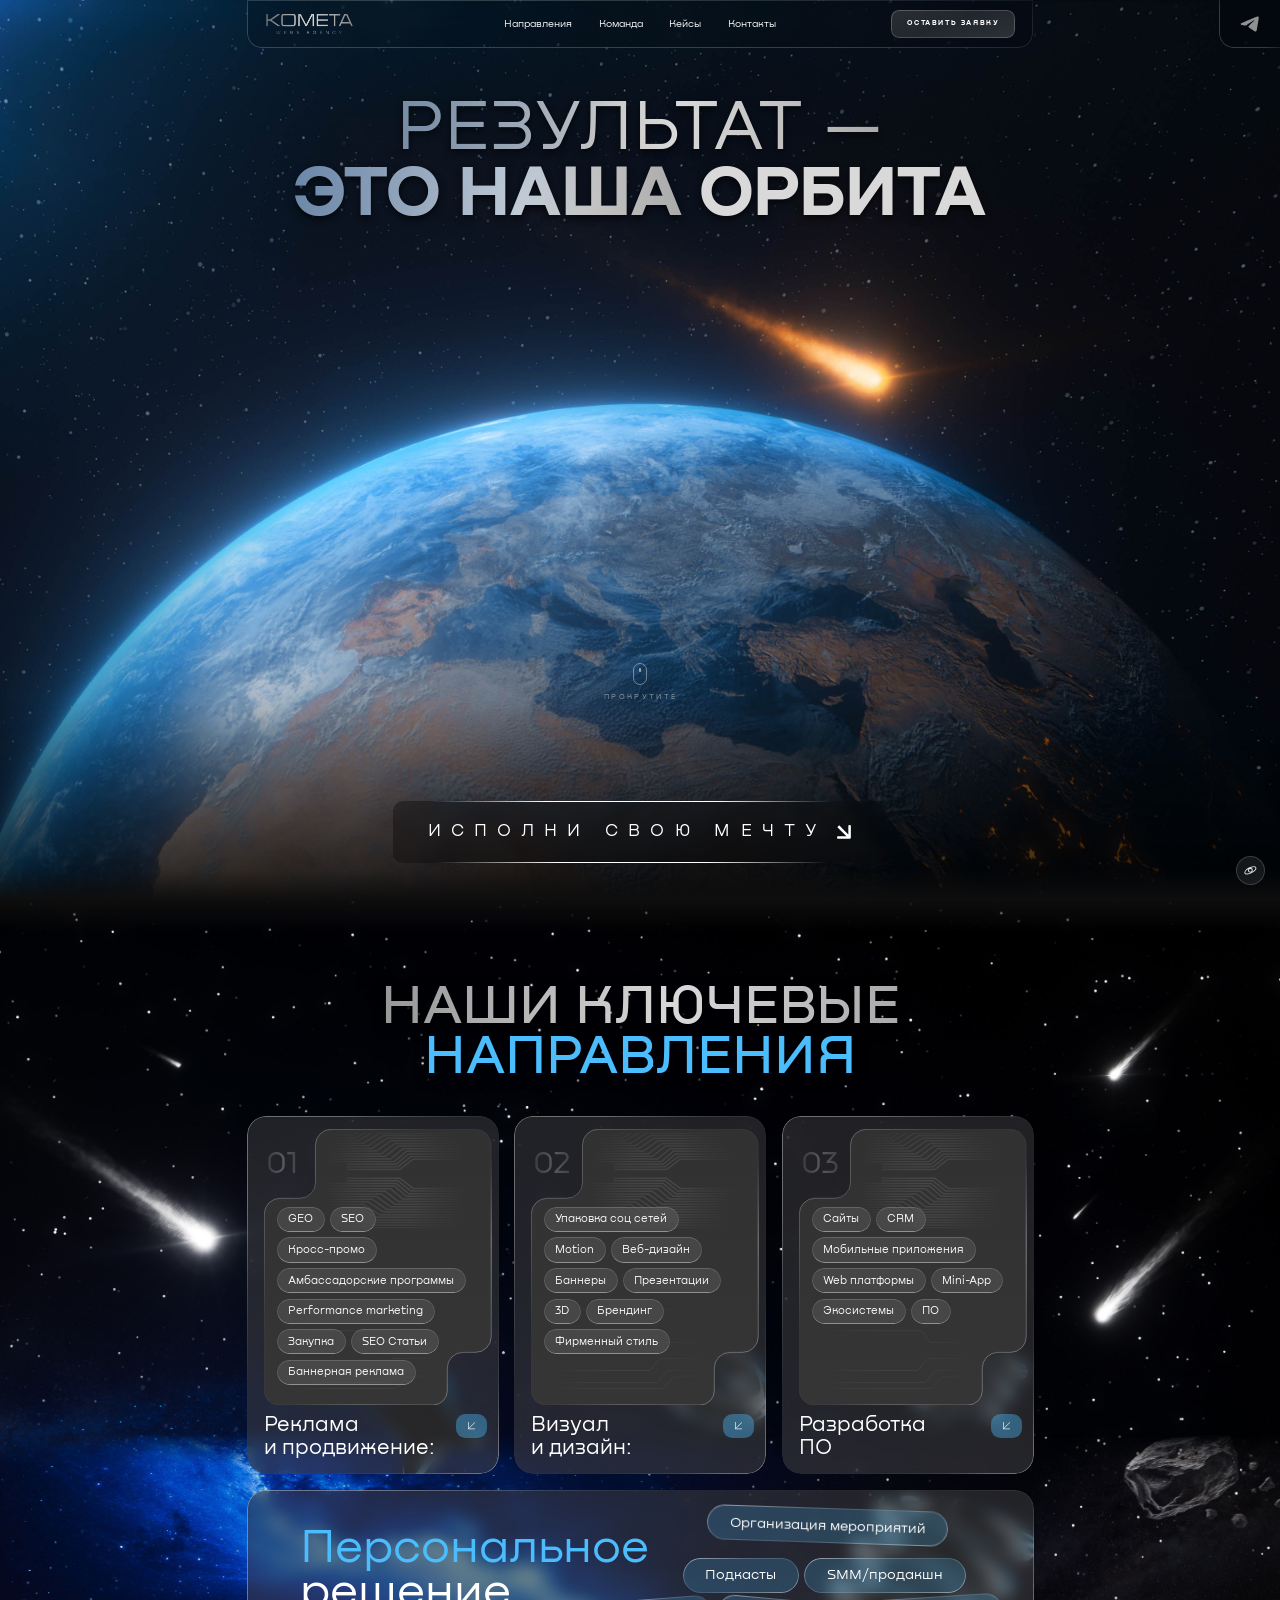
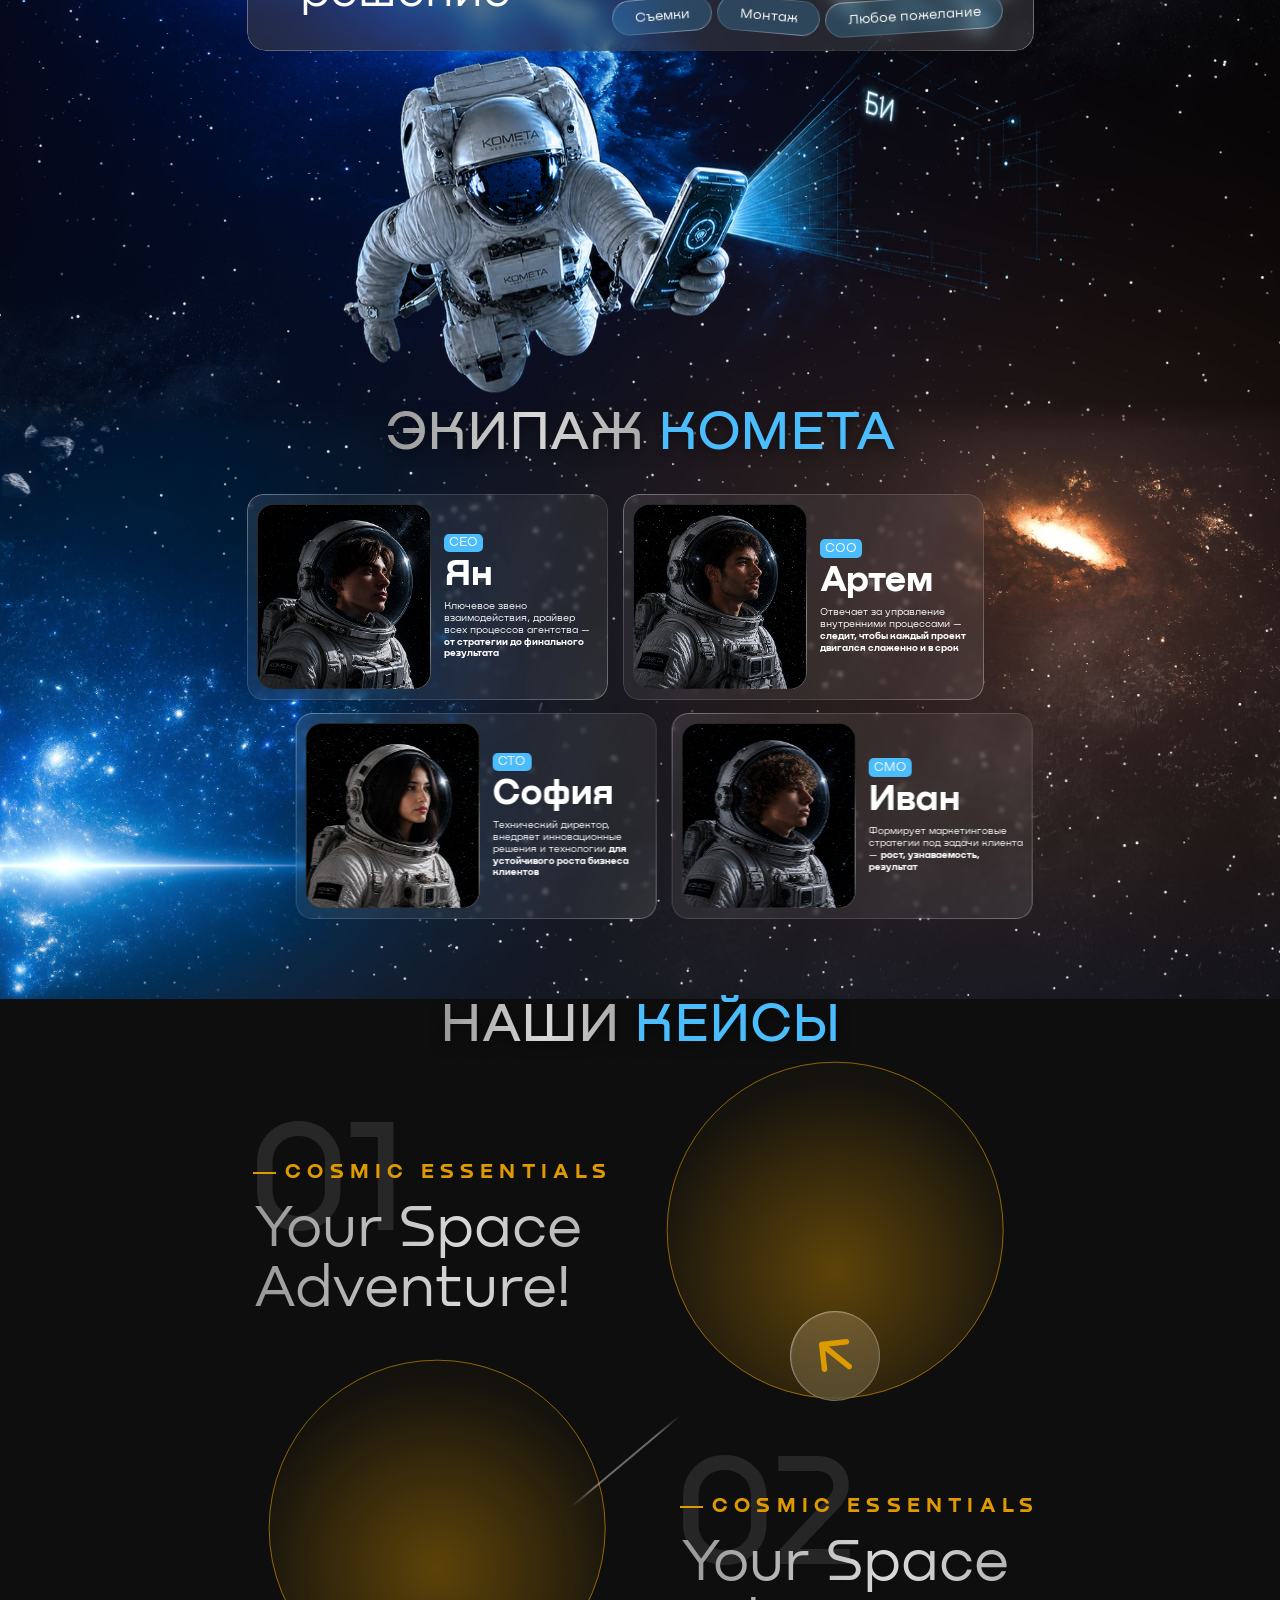
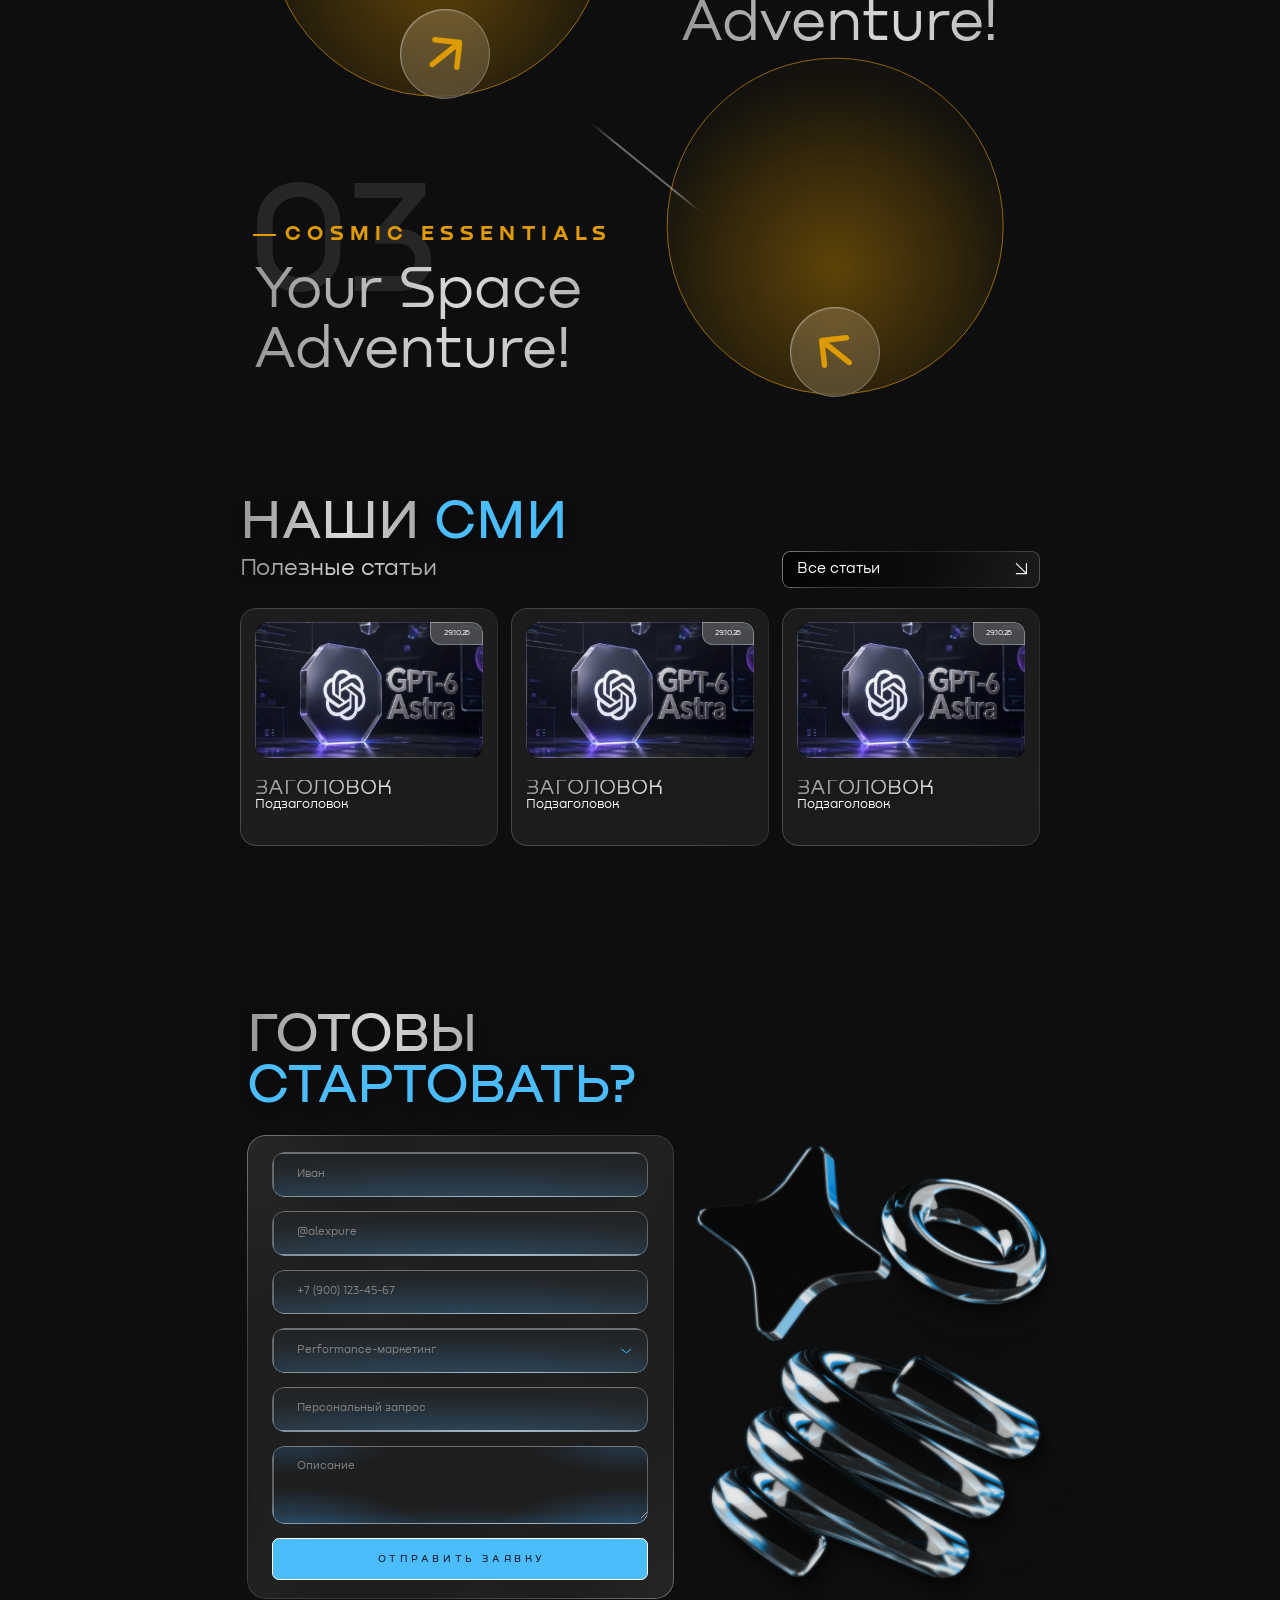
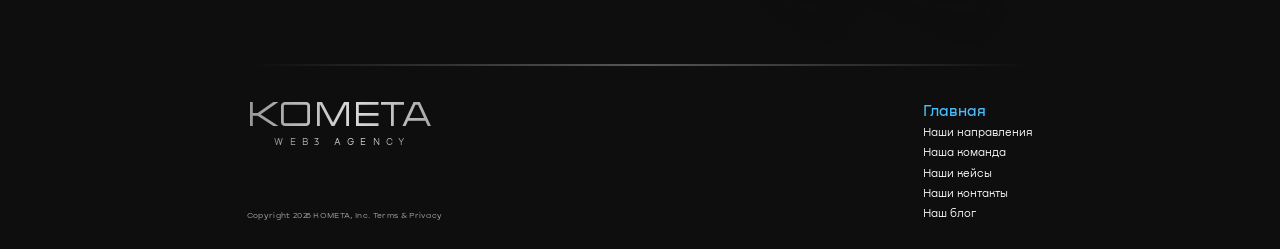
==== commit a0df8774: "biomes blur fix" ====
--- a/index.html
+++ b/index.html
@@ -110,10 +110,10 @@
         }
     </style>
 
-    <link rel="stylesheet" href="./assets/css/main.css?v=12">
+    <link rel="stylesheet" href="./assets/css/main.css?v=13">
     <link rel="stylesheet" href="./assets/css/articles.css?v=4">
     <link rel="stylesheet" href="./assets/css/select.css?v=6">
-    <link rel="stylesheet" href="./assets/css/biomes.css?v=9">
+    <link rel="stylesheet" href="./assets/css/biomes.css?v=11">
 
     <script type="application/ld+json">
     {
@@ -568,8 +568,6 @@
                 </div>
 
                 <div class="astronaut" aria-label="Бизнесу нужен ты, а маркетингу — специалисты">
-                    <span class="astronaut__glow astronaut__glow--blue" aria-hidden="true"></span>
-
                     <div class="astronaut__stage">
                         <picture class="astronaut__figure">
                             <img loading="lazy" class="astronaut__img" src="./assets/images/astronaut.png" width="1500" height="857"
@@ -587,8 +585,6 @@
             </section>
 
             <section class="crew" id="crew" aria-labelledby="crew-title">
-                <span class="astronaut__glow astronaut__glow--white" aria-hidden="true"></span>
-
                 <h2 class="crew__title" id="crew-title">
                     <span class="title-gradient">Экипаж</span>
                     <span class="accent">Комета</span>
--- a/assets/css/main.css
+++ b/assets/css/main.css
@@ -1542,31 +1542,6 @@
     margin-top: -7%;
 }
 
-.astronaut__glow {
-    position: absolute;
-    z-index: 1;
-    border-radius: 50%;
-    pointer-events: none;
-    opacity: .4;
-}
-
-.astronaut__glow--white {
-    left: calc(-30% - calc(240*var(--du)));
-    bottom: calc(62% - calc(240*var(--du)));
-    width: calc(52vw + calc(480*var(--du)));
-    height: calc(52vw + calc(480*var(--du)));
-    /* мягкий градиент вместо filter:blur — тот же вид, но без дорогого размытия на каждом кадре */
-    background: radial-gradient(closest-side, rgba(255,255,255,.85) 0%, rgba(255,255,255,.6) 25%, rgba(255,255,255,.35) 42%, rgba(255,255,255,.15) 60%, rgba(255,255,255,.05) 78%, rgba(255,255,255,0) 100%);
-}
-
-.astronaut__glow--blue {
-    right: calc(-38% - calc(240*var(--du)));
-    top: calc(-103% - calc(240*var(--du)));
-    width: calc(52vw + calc(480*var(--du)));
-    height: calc(52vw + calc(480*var(--du)));
-    background: radial-gradient(closest-side, rgba(75,188,252,.85) 0%, rgba(75,188,252,.6) 25%, rgba(75,188,252,.35) 42%, rgba(75,188,252,.15) 60%, rgba(75,188,252,.05) 78%, rgba(75,188,252,0) 100%);
-}
-
 .astronaut__stage {
     position: relative;
     z-index: 3;
@@ -1607,16 +1582,6 @@
         0 0 calc(14*var(--du)) rgba(90, 210, 255, .9);
     transform: perspective(calc(1400*var(--du))) rotateY(54deg) rotateZ(9deg);
     transform-origin: center center;
-    pointer-events: none;
-}
-
-.astronaut__title::before {
-    content: "";
-    position: absolute;
-    inset: calc(-70*var(--du)) calc(-90*var(--du));
-    z-index: -1;
-    border-radius: 50%;
-    background: radial-gradient(closest-side, rgba(60, 190, 255, .38), rgba(40, 170, 255, .18) 55%, rgba(40, 170, 255, 0) 100%);
     pointer-events: none;
 }
 
@@ -5449,8 +5414,6 @@
 }
 
 /* слои с тяжёлым блюром — на своих GPU-слоях, растеризуются один раз */
-.astronaut__glow--white,
-.astronaut__glow--blue,
 .directions__glow {
     will-change: transform;
     transform: translateZ(0);
@@ -5650,18 +5613,6 @@
     .case__open,
     .case__body {
         pointer-events: auto;
-    }
-
-    /* мягкие белые блики по бокам (как в макете): слой выходит за низ секции, чтобы свет не обрезался линией */
-    .cases::before {
-        content: '';
-        position: absolute;
-        z-index: 0;
-        inset: calc(-900 * var(--u)) 0 calc(-900 * var(--u)) 0;
-        pointer-events: none;
-        background:
-            radial-gradient(calc(620 * var(--u)) calc(560 * var(--u)) at 100% calc(1320 * var(--u)), rgba(255, 255, 255, .24) 0%, rgba(255, 255, 255, .12) 38%, rgba(255, 255, 255, 0) 100%),
-            radial-gradient(calc(620 * var(--u)) calc(760 * var(--u)) at 0% calc(2190 * var(--u)), rgba(255, 255, 255, .22) 0%, rgba(255, 255, 255, .11) 38%, rgba(255, 255, 255, 0) 100%);
     }
 
     .cases__list {
@@ -7150,8 +7101,7 @@
 .astronaut,
 .astronaut__stage,
 .astronaut__figure,
-.astronaut__img,
-.astronaut__glow { pointer-events: none; }
+.astronaut__img { pointer-events: none; }
 
 /* Lenis: нативный scroll-behavior не должен конфликтовать с плавным колесом */
 html.lenis, html.lenis body { height: auto; }
--- a/assets/css/biomes.css
+++ b/assets/css/biomes.css
@@ -4,7 +4,7 @@
    Десктоп — широкие кадры 2880×1620; телефон/планшет — вертикальные кропы 1080×1741 (легче и без лишнего увеличения).
    ========================================================= */
 .sky--biomes {
-    --bo: 150px;                          /* зона перетекания между соседними биомами */
+    --bo: 36px;                           /* узкая зона перетекания: объекты у края картинки (астероиды) не должны попадать в полупрозрачность */
     --bf: 220px;                          /* затухание последнего биома к футеру */
     --bn: 7;
 }
@@ -27,7 +27,7 @@
     right: 0;
     top: calc(100% * var(--i) / var(--bn) - var(--bo));
     height: calc(100% / var(--bn) + var(--bo));
-    background: center / cover no-repeat;
+    background: center top / cover no-repeat;   /* верх картинки = верх зоны: астероиды у края кадра остаются на виду */
     opacity: 0;
     transition: opacity .7s ease;
     -webkit-mask-image: linear-gradient(180deg, transparent 0, #000 var(--bo));
@@ -57,19 +57,9 @@
 .biome--6.is-src { background-image: url('../images/biomes/biome-6-m.jpg?v=4'); }
 .biome--7.is-src { background-image: url('../images/biomes/biome-7-m.jpg?v=4'); }
 
-/* на телефоне текст крупнее относительно кадра, а светлые туманности ярче — слегка притемняем для читаемости */
-@media (max-width: 1279.98px) {
-    .biomes::after {
-        content: '';
-        position: absolute;
-        inset: 0;
-        background: rgba(4, 4, 10, .14);
-    }
-}
-
 @media (min-width: 1280px) {
     .sky--biomes {
-        --bo: calc(260*var(--du));
+        --bo: calc(48*var(--du));
         --bf: calc(320*var(--du));
     }
 
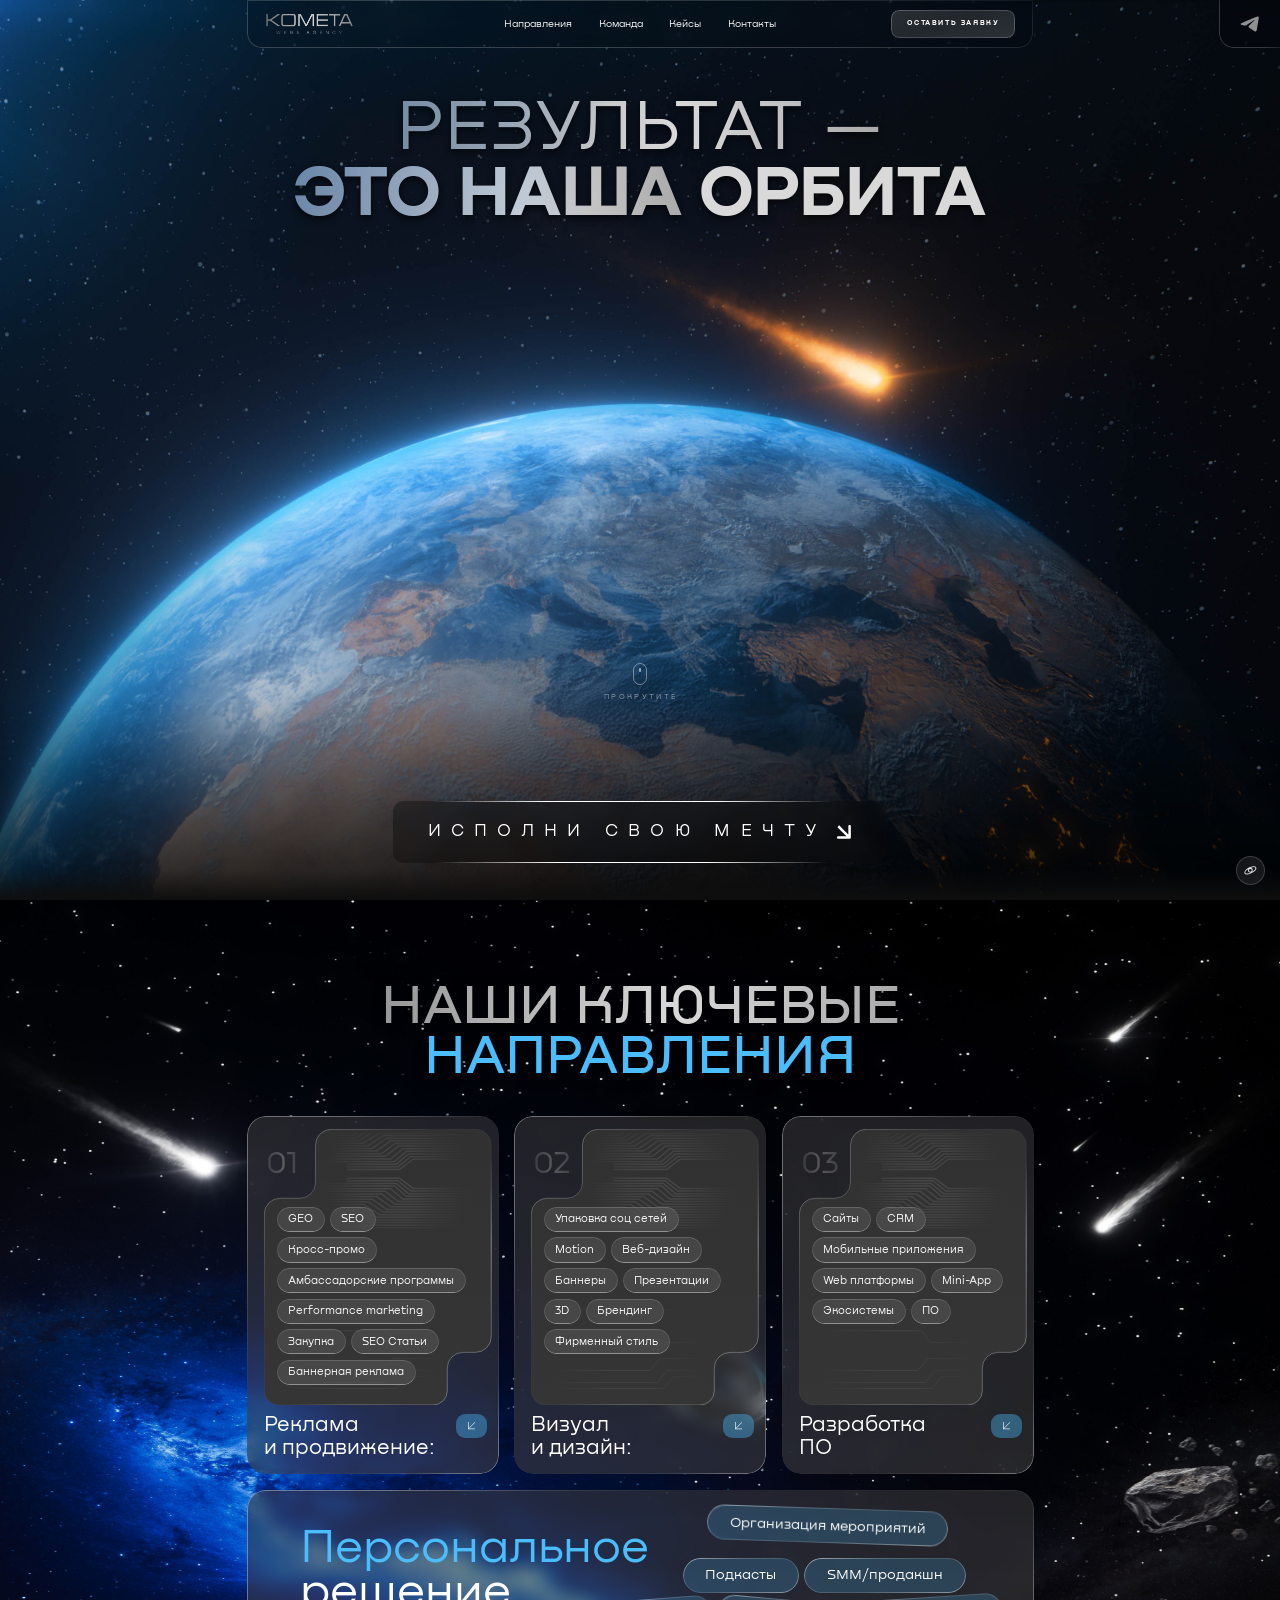
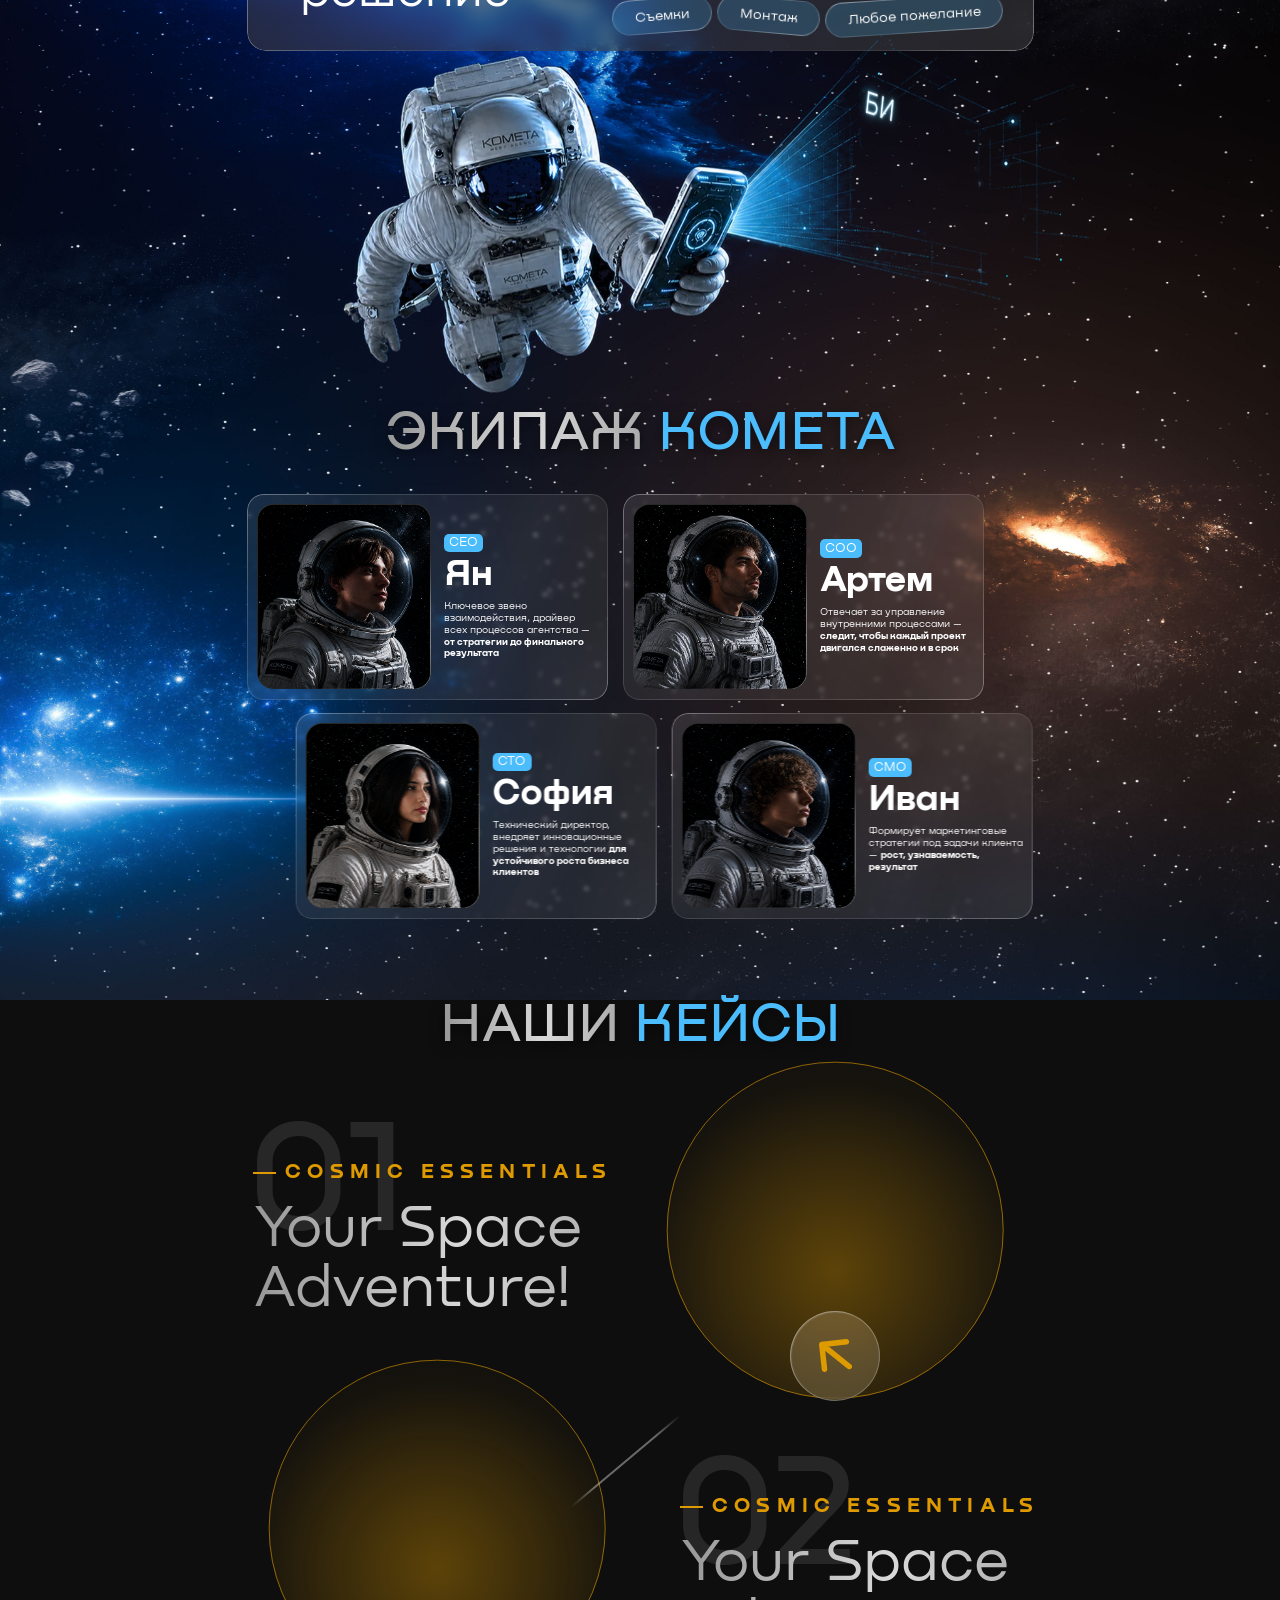
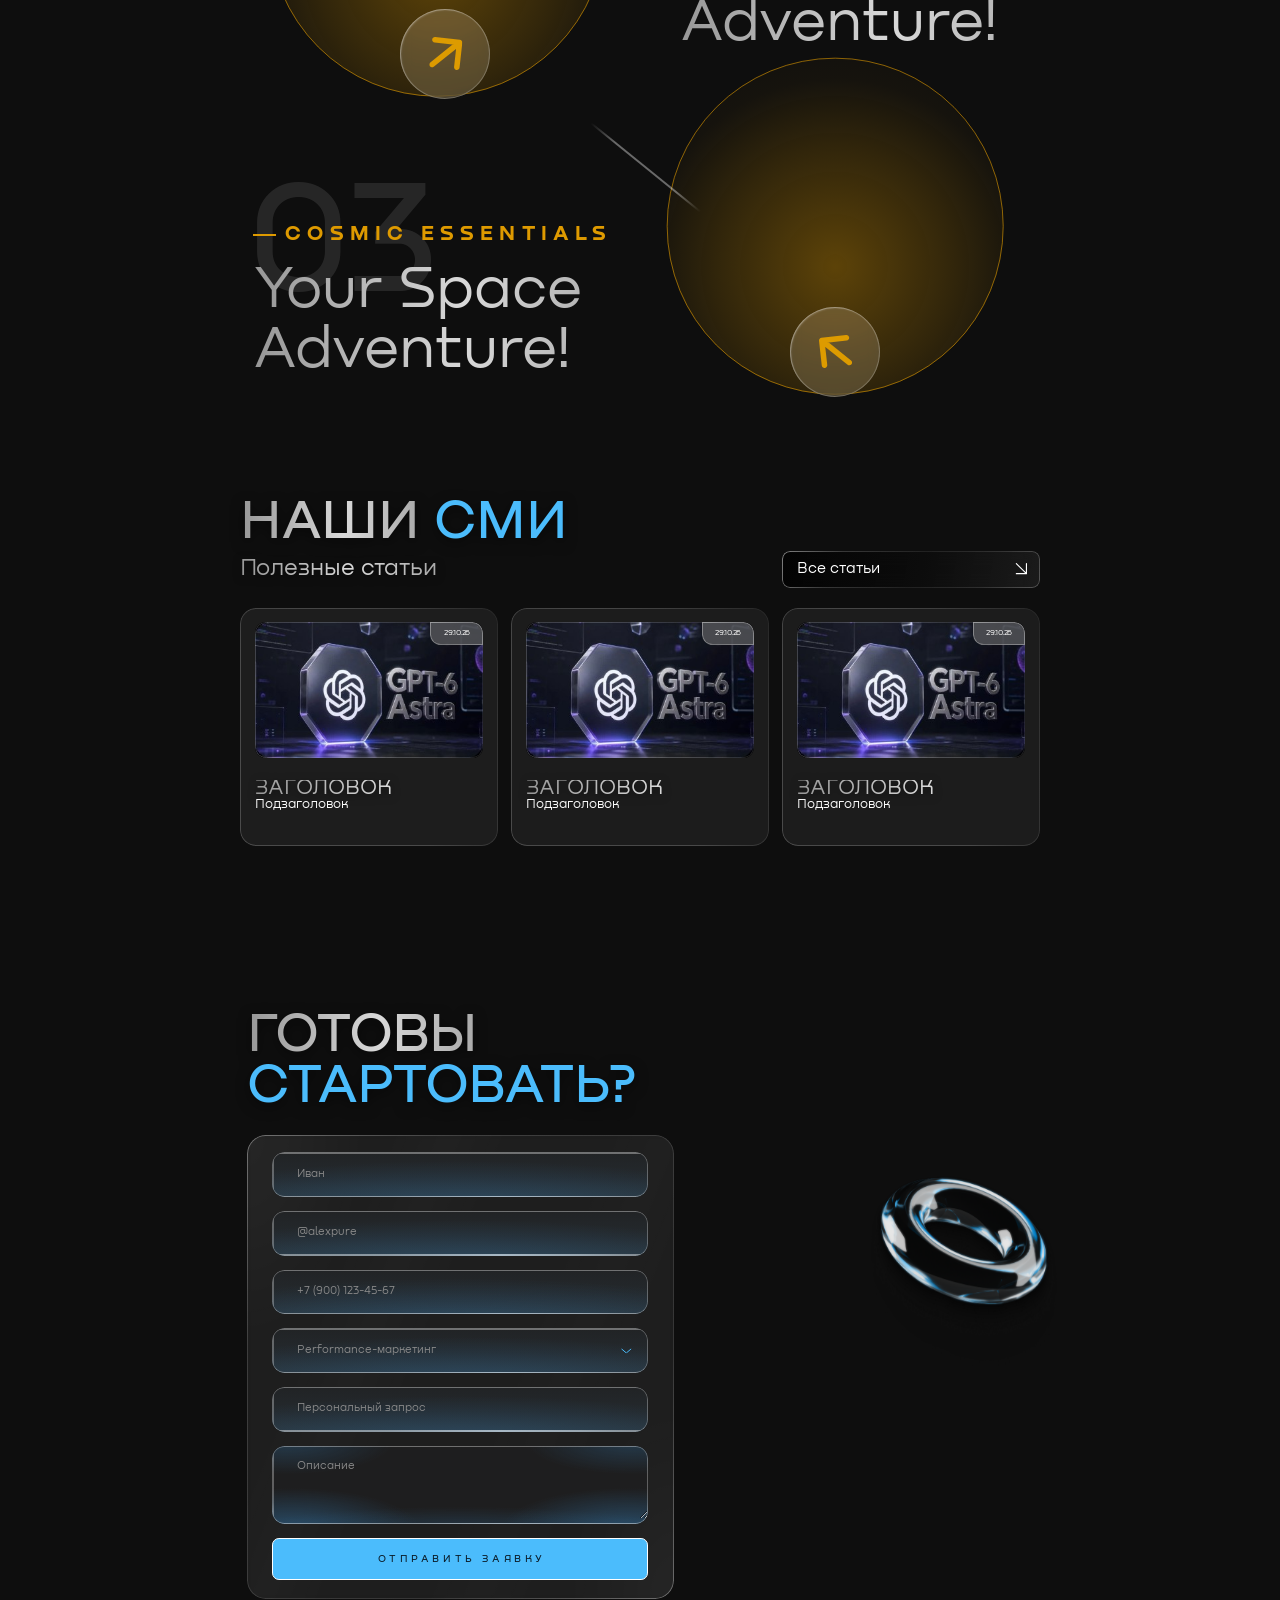
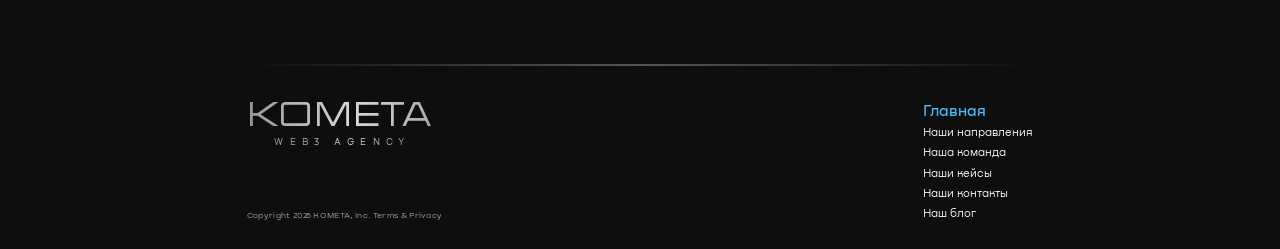
==== commit e6008cb9: "fixes biomes figures" ====
--- a/index.html
+++ b/index.html
@@ -113,7 +113,7 @@
     <link rel="stylesheet" href="./assets/css/main.css?v=13">
     <link rel="stylesheet" href="./assets/css/articles.css?v=4">
     <link rel="stylesheet" href="./assets/css/select.css?v=6">
-    <link rel="stylesheet" href="./assets/css/biomes.css?v=11">
+    <link rel="stylesheet" href="./assets/css/biomes.css?v=17">
 
     <script type="application/ld+json">
     {
@@ -1017,7 +1017,7 @@
         </style>
     </noscript>
 
-    <script type="module" src="./assets/js/main.js?v=18"></script>
+    <script type="module" src="./assets/js/main.js?v=19"></script>
 </body>
 
 </html>
--- a/assets/css/biomes.css
+++ b/assets/css/biomes.css
@@ -4,7 +4,6 @@
    Десктоп — широкие кадры 2880×1620; телефон/планшет — вертикальные кропы 1080×1741 (легче и без лишнего увеличения).
    ========================================================= */
 .sky--biomes {
-    --bo: 36px;                           /* узкая зона перетекания: объекты у края картинки (астероиды) не должны попадать в полупрозрачность */
     --bf: 220px;                          /* затухание последнего биома к футеру */
     --bn: 7;
 }
@@ -25,18 +24,16 @@
     position: absolute;
     left: 0;
     right: 0;
-    top: calc(100% * var(--i) / var(--bn) - var(--bo));
-    height: calc(100% / var(--bn) + var(--bo));
-    background: center top / cover no-repeat;   /* верх картинки = верх зоны: астероиды у края кадра остаются на виду */
+    top: calc(100% * var(--i) / var(--bn));
+    height: calc(100% / var(--bn) + 1px);   /* +1px — чтобы между биомами не мелькала щель */
+    background: center / 100% 100% no-repeat;   /* биом целиком, без обрезки: края картинок бесшовно стыкуются друг с другом */
     opacity: 0;
     transition: opacity .7s ease;
-    -webkit-mask-image: linear-gradient(180deg, transparent 0, #000 var(--bo));
-    mask-image: linear-gradient(180deg, transparent 0, #000 var(--bo));
 }
 
 .biome.is-on { opacity: 1; }
 
-.biome--1 { --i: 0; top: 0; height: calc(100% / var(--bn)); }
+.biome--1 { --i: 0; }
 .biome--2 { --i: 1; }
 .biome--3 { --i: 2; }
 .biome--4 { --i: 3; }
@@ -44,22 +41,53 @@
 .biome--6 { --i: 5; }
 .biome--7 {
     --i: 6;
-    -webkit-mask-image: linear-gradient(180deg, transparent 0, #000 var(--bo), #000 calc(100% - var(--bf)), transparent 100%);
-    mask-image: linear-gradient(180deg, transparent 0, #000 var(--bo), #000 calc(100% - var(--bf)), transparent 100%);
+    height: calc(100% / var(--bn));
+    -webkit-mask-image: linear-gradient(180deg, #000 calc(100% - var(--bf)), transparent 100%);
+    mask-image: linear-gradient(180deg, #000 calc(100% - var(--bf)), transparent 100%);
+}
+
+/* телефон: вертикальные кропы, без растяжения */
+@media (max-width: 519.98px) {
+    /* вертикальные кропы не растягиваем; соседние биомы перетекают друг в друга (при перекрытии берётся более яркий пиксель — объекты не бледнеют) */
+    .sky--biomes { --bo: 150px; --bs: 40px; }
+    .biome {
+        top: calc(100% * var(--i) / var(--bn) - var(--bo));
+        height: calc(100% / var(--bn) + var(--bo));
+        background-size: cover;
+        mix-blend-mode: lighten;
+        -webkit-mask-image: linear-gradient(180deg, transparent 0, #000 var(--bs), #000 calc(100% - var(--bo)), transparent 100%);
+        mask-image: linear-gradient(180deg, transparent 0, #000 var(--bs), #000 calc(100% - var(--bo)), transparent 100%);
+    }
+    .biome--1 { top: 0; height: calc(100% / var(--bn) + 0px); mix-blend-mode: normal; -webkit-mask-image: linear-gradient(180deg, #000 calc(100% - var(--bo)), transparent 100%); mask-image: linear-gradient(180deg, #000 calc(100% - var(--bo)), transparent 100%); }
+    .biome--7 {
+        height: calc(100% / var(--bn) + var(--bo));
+        -webkit-mask-image: linear-gradient(180deg, transparent 0, #000 var(--bs), #000 calc(100% - var(--bf)), transparent 100%);
+        mask-image: linear-gradient(180deg, transparent 0, #000 var(--bs), #000 calc(100% - var(--bf)), transparent 100%);
+    }
 }
 
 /* телефон и планшет */
-.biome--1.is-src { background-image: url('../images/biomes/biome-1-m.jpg?v=4'); }
-.biome--2.is-src { background-image: url('../images/biomes/biome-2-m.jpg?v=4'); }
-.biome--3.is-src { background-image: url('../images/biomes/biome-3-m.jpg?v=4'); }
-.biome--4.is-src { background-image: url('../images/biomes/biome-4-m.jpg?v=4'); }
-.biome--5.is-src { background-image: url('../images/biomes/biome-5-m.jpg?v=4'); }
-.biome--6.is-src { background-image: url('../images/biomes/biome-6-m.jpg?v=4'); }
-.biome--7.is-src { background-image: url('../images/biomes/biome-7-m.jpg?v=4'); }
+.biome--1.is-src { background-image: url('../images/biomes/biome-1-m.jpg?v=10'); }
+.biome--2.is-src { background-image: url('../images/biomes/biome-2-m.jpg?v=10'); }
+.biome--3.is-src { background-image: url('../images/biomes/biome-3-m.jpg?v=10'); }
+.biome--4.is-src { background-image: url('../images/biomes/biome-4-m.jpg?v=10'); }
+.biome--5.is-src { background-image: url('../images/biomes/biome-5-m.jpg?v=10'); }
+.biome--6.is-src { background-image: url('../images/biomes/biome-6-m.jpg?v=10'); }
+.biome--7.is-src { background-image: url('../images/biomes/biome-7-m.jpg?v=10'); }
+
+/* от 520 px (планшеты и десктоп) — широкие кадры: слот почти 16:9, картинка влезает целиком */
+@media (min-width: 520px) {
+    .biome--1.is-src { background-image: url('../images/biomes/biome-1.jpg?v=8'); }
+    .biome--2.is-src { background-image: url('../images/biomes/biome-2.jpg?v=8'); }
+    .biome--3.is-src { background-image: url('../images/biomes/biome-3.jpg?v=8'); }
+    .biome--4.is-src { background-image: url('../images/biomes/biome-4.jpg?v=8'); }
+    .biome--5.is-src { background-image: url('../images/biomes/biome-5.jpg?v=8'); }
+    .biome--6.is-src { background-image: url('../images/biomes/biome-6.jpg?v=8'); }
+    .biome--7.is-src { background-image: url('../images/biomes/biome-7.jpg?v=8'); }
+}
 
 @media (min-width: 1280px) {
     .sky--biomes {
-        --bo: calc(48*var(--du));
         --bf: calc(320*var(--du));
     }
 
@@ -80,13 +108,6 @@
        Липкий контейнер сам создаёт слой, поэтому поднимаем его целиком (он заканчивается там, где начинается секция) */
     .stage__sticky { z-index: 3; }
 
-    .biome--1.is-src { background-image: url('../images/biomes/biome-1.jpg?v=4'); }
-    .biome--2.is-src { background-image: url('../images/biomes/biome-2.jpg?v=4'); }
-    .biome--3.is-src { background-image: url('../images/biomes/biome-3.jpg?v=4'); }
-    .biome--4.is-src { background-image: url('../images/biomes/biome-4.jpg?v=4'); }
-    .biome--5.is-src { background-image: url('../images/biomes/biome-5.jpg?v=4'); }
-    .biome--6.is-src { background-image: url('../images/biomes/biome-6.jpg?v=4'); }
-    .biome--7.is-src { background-image: url('../images/biomes/biome-7.jpg?v=4'); }
 }
 
 @media (prefers-reduced-motion: reduce) {
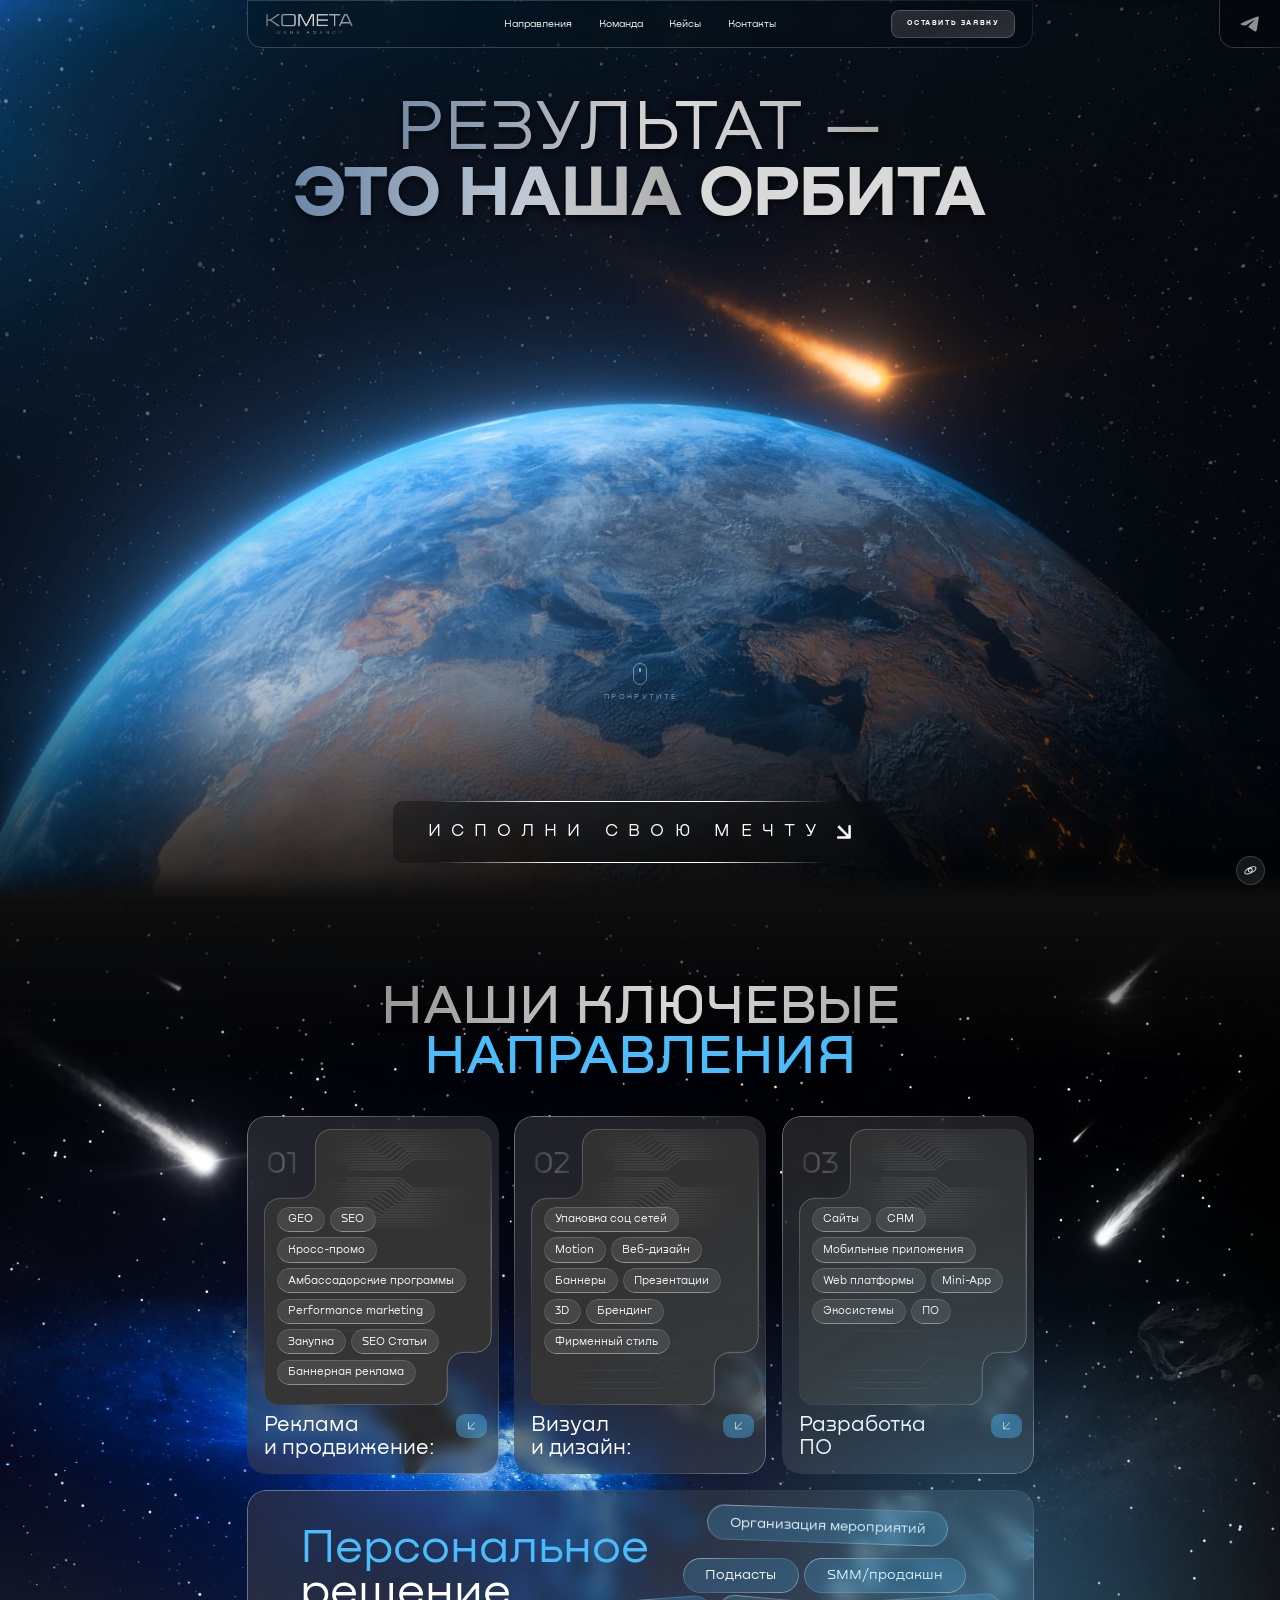
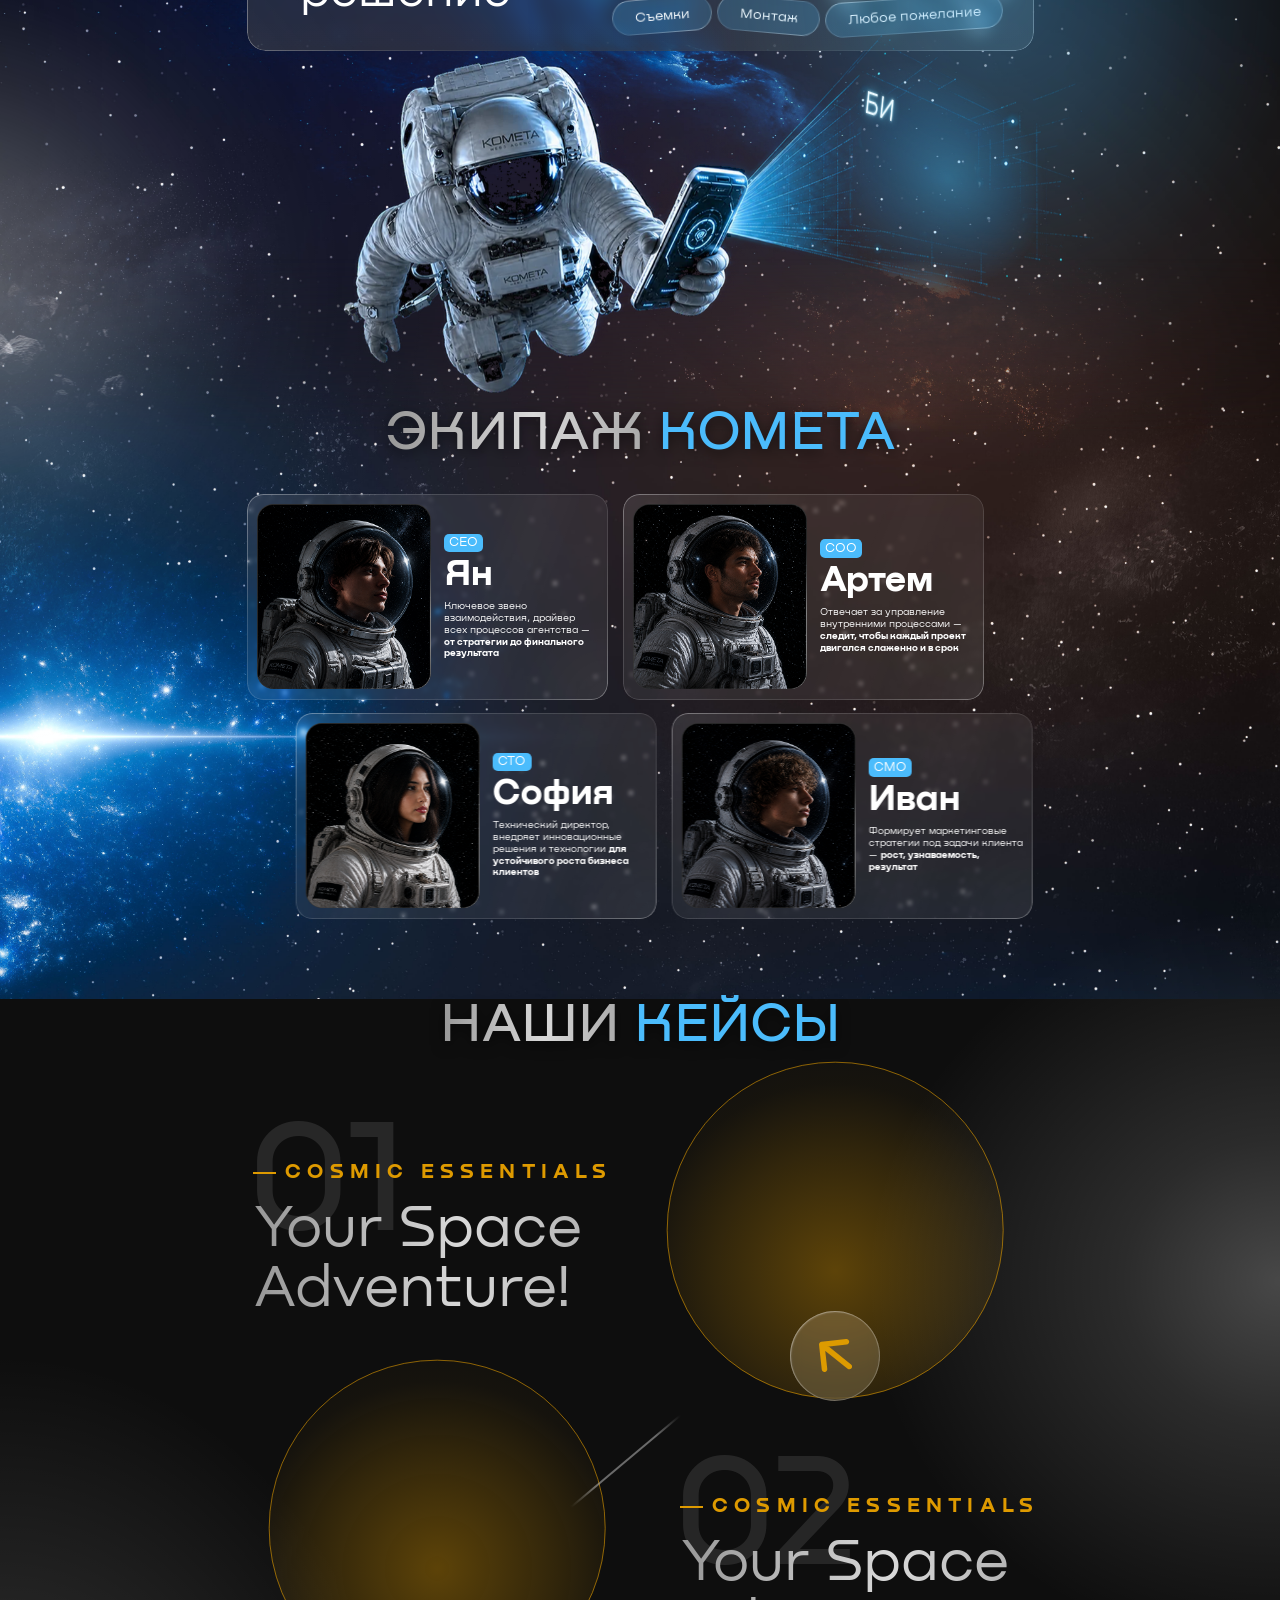
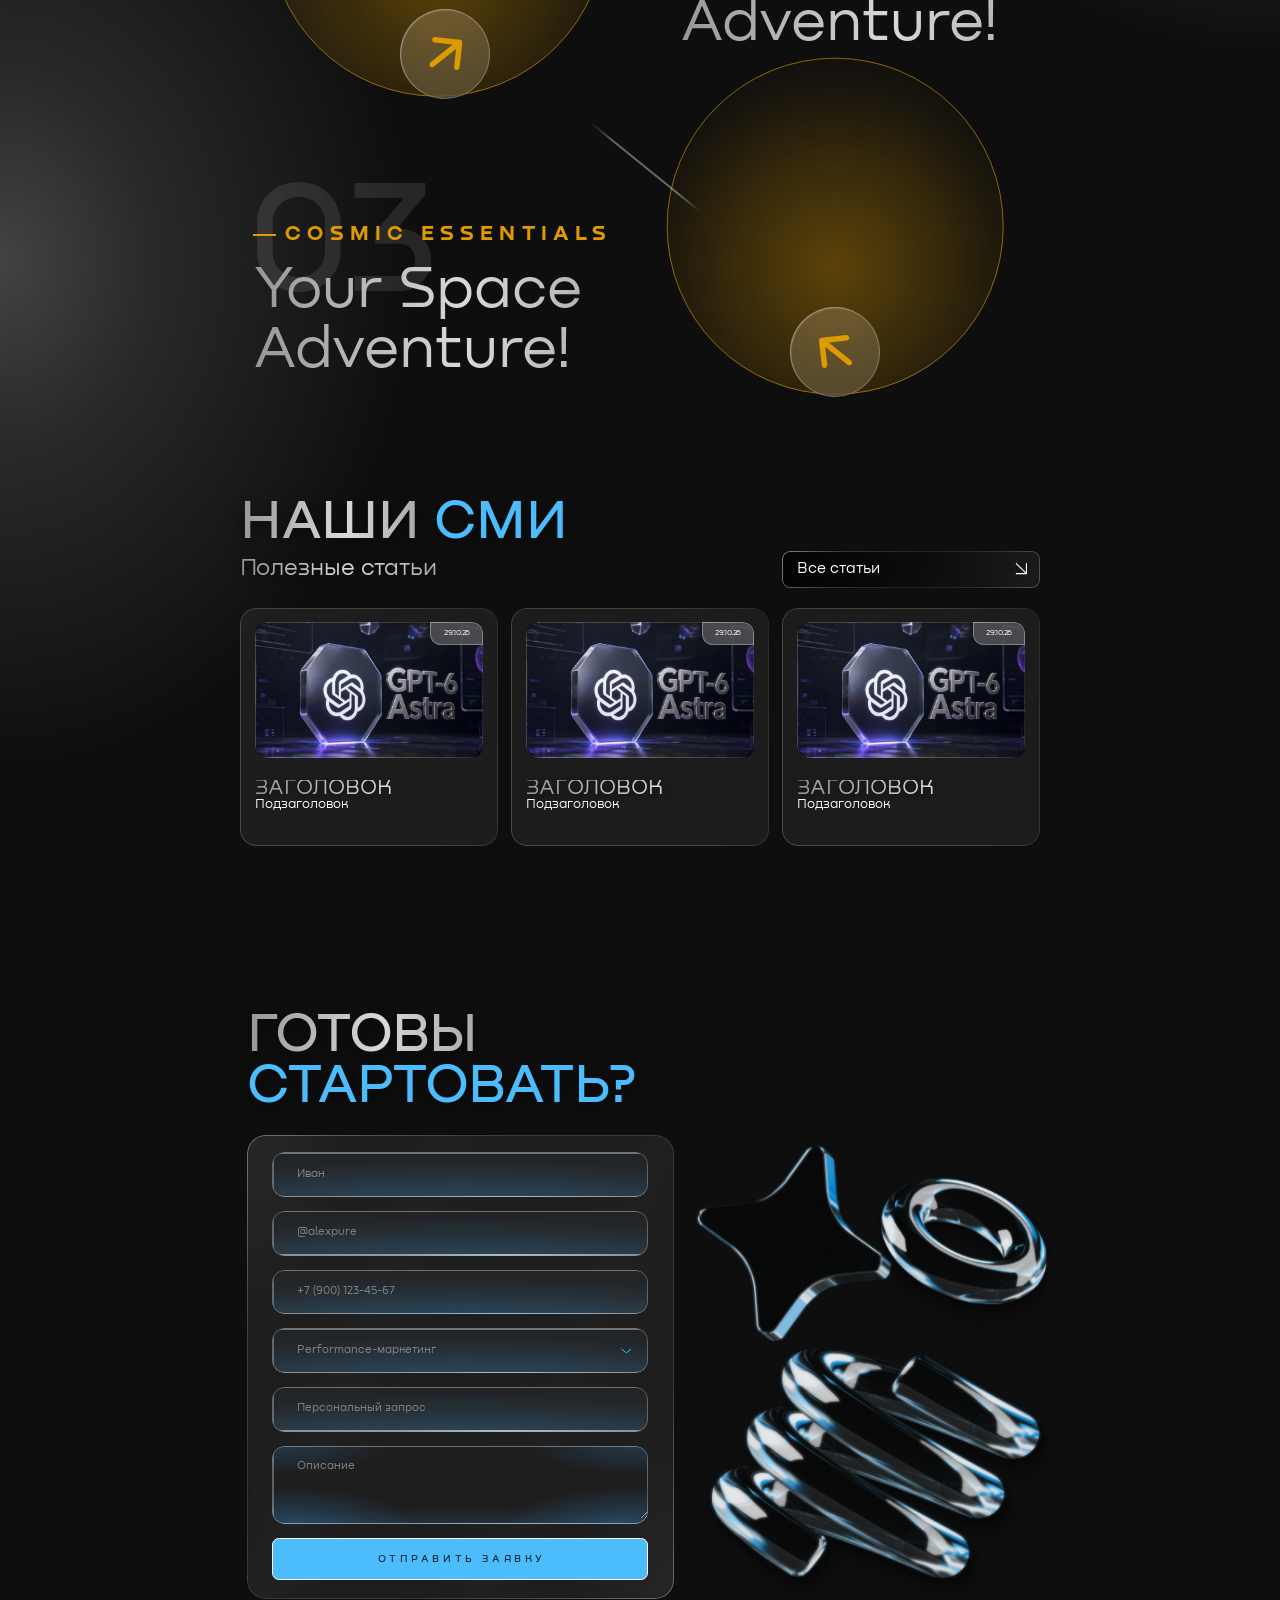
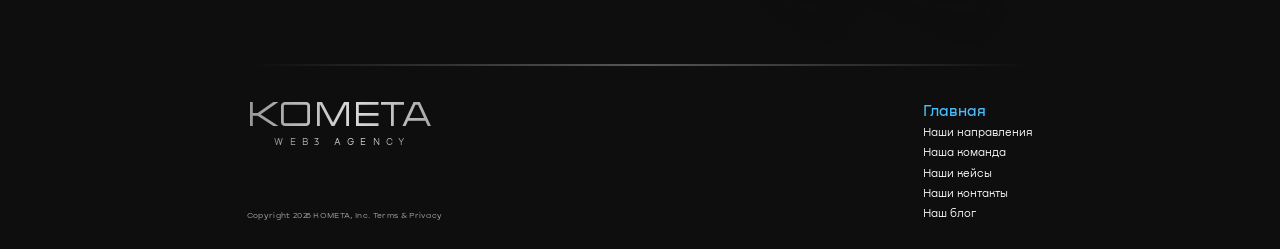
==== commit 3df3da68: "Revert biomes blur and figures fixes" ====
--- a/index.html
+++ b/index.html
@@ -110,10 +110,10 @@
         }
     </style>
 
-    <link rel="stylesheet" href="./assets/css/main.css?v=13">
+    <link rel="stylesheet" href="./assets/css/main.css?v=12">
     <link rel="stylesheet" href="./assets/css/articles.css?v=4">
     <link rel="stylesheet" href="./assets/css/select.css?v=6">
-    <link rel="stylesheet" href="./assets/css/biomes.css?v=17">
+    <link rel="stylesheet" href="./assets/css/biomes.css?v=9">
 
     <script type="application/ld+json">
     {
@@ -568,6 +568,8 @@
                 </div>
 
                 <div class="astronaut" aria-label="Бизнесу нужен ты, а маркетингу — специалисты">
+                    <span class="astronaut__glow astronaut__glow--blue" aria-hidden="true"></span>
+
                     <div class="astronaut__stage">
                         <picture class="astronaut__figure">
                             <img loading="lazy" class="astronaut__img" src="./assets/images/astronaut.png" width="1500" height="857"
@@ -585,6 +587,8 @@
             </section>
 
             <section class="crew" id="crew" aria-labelledby="crew-title">
+                <span class="astronaut__glow astronaut__glow--white" aria-hidden="true"></span>
+
                 <h2 class="crew__title" id="crew-title">
                     <span class="title-gradient">Экипаж</span>
                     <span class="accent">Комета</span>
@@ -1017,7 +1021,7 @@
         </style>
     </noscript>
 
-    <script type="module" src="./assets/js/main.js?v=19"></script>
+    <script type="module" src="./assets/js/main.js?v=18"></script>
 </body>
 
 </html>
--- a/assets/css/main.css
+++ b/assets/css/main.css
@@ -1542,6 +1542,31 @@
     margin-top: -7%;
 }
 
+.astronaut__glow {
+    position: absolute;
+    z-index: 1;
+    border-radius: 50%;
+    pointer-events: none;
+    opacity: .4;
+}
+
+.astronaut__glow--white {
+    left: calc(-30% - calc(240*var(--du)));
+    bottom: calc(62% - calc(240*var(--du)));
+    width: calc(52vw + calc(480*var(--du)));
+    height: calc(52vw + calc(480*var(--du)));
+    /* мягкий градиент вместо filter:blur — тот же вид, но без дорогого размытия на каждом кадре */
+    background: radial-gradient(closest-side, rgba(255,255,255,.85) 0%, rgba(255,255,255,.6) 25%, rgba(255,255,255,.35) 42%, rgba(255,255,255,.15) 60%, rgba(255,255,255,.05) 78%, rgba(255,255,255,0) 100%);
+}
+
+.astronaut__glow--blue {
+    right: calc(-38% - calc(240*var(--du)));
+    top: calc(-103% - calc(240*var(--du)));
+    width: calc(52vw + calc(480*var(--du)));
+    height: calc(52vw + calc(480*var(--du)));
+    background: radial-gradient(closest-side, rgba(75,188,252,.85) 0%, rgba(75,188,252,.6) 25%, rgba(75,188,252,.35) 42%, rgba(75,188,252,.15) 60%, rgba(75,188,252,.05) 78%, rgba(75,188,252,0) 100%);
+}
+
 .astronaut__stage {
     position: relative;
     z-index: 3;
@@ -1582,6 +1607,16 @@
         0 0 calc(14*var(--du)) rgba(90, 210, 255, .9);
     transform: perspective(calc(1400*var(--du))) rotateY(54deg) rotateZ(9deg);
     transform-origin: center center;
+    pointer-events: none;
+}
+
+.astronaut__title::before {
+    content: "";
+    position: absolute;
+    inset: calc(-70*var(--du)) calc(-90*var(--du));
+    z-index: -1;
+    border-radius: 50%;
+    background: radial-gradient(closest-side, rgba(60, 190, 255, .38), rgba(40, 170, 255, .18) 55%, rgba(40, 170, 255, 0) 100%);
     pointer-events: none;
 }
 
@@ -5414,6 +5449,8 @@
 }
 
 /* слои с тяжёлым блюром — на своих GPU-слоях, растеризуются один раз */
+.astronaut__glow--white,
+.astronaut__glow--blue,
 .directions__glow {
     will-change: transform;
     transform: translateZ(0);
@@ -5613,6 +5650,18 @@
     .case__open,
     .case__body {
         pointer-events: auto;
+    }
+
+    /* мягкие белые блики по бокам (как в макете): слой выходит за низ секции, чтобы свет не обрезался линией */
+    .cases::before {
+        content: '';
+        position: absolute;
+        z-index: 0;
+        inset: calc(-900 * var(--u)) 0 calc(-900 * var(--u)) 0;
+        pointer-events: none;
+        background:
+            radial-gradient(calc(620 * var(--u)) calc(560 * var(--u)) at 100% calc(1320 * var(--u)), rgba(255, 255, 255, .24) 0%, rgba(255, 255, 255, .12) 38%, rgba(255, 255, 255, 0) 100%),
+            radial-gradient(calc(620 * var(--u)) calc(760 * var(--u)) at 0% calc(2190 * var(--u)), rgba(255, 255, 255, .22) 0%, rgba(255, 255, 255, .11) 38%, rgba(255, 255, 255, 0) 100%);
     }
 
     .cases__list {
@@ -7101,7 +7150,8 @@
 .astronaut,
 .astronaut__stage,
 .astronaut__figure,
-.astronaut__img { pointer-events: none; }
+.astronaut__img,
+.astronaut__glow { pointer-events: none; }
 
 /* Lenis: нативный scroll-behavior не должен конфликтовать с плавным колесом */
 html.lenis, html.lenis body { height: auto; }
--- a/assets/css/biomes.css
+++ b/assets/css/biomes.css
@@ -4,6 +4,7 @@
    Десктоп — широкие кадры 2880×1620; телефон/планшет — вертикальные кропы 1080×1741 (легче и без лишнего увеличения).
    ========================================================= */
 .sky--biomes {
+    --bo: 150px;                          /* зона перетекания между соседними биомами */
     --bf: 220px;                          /* затухание последнего биома к футеру */
     --bn: 7;
 }
@@ -24,16 +25,18 @@
     position: absolute;
     left: 0;
     right: 0;
-    top: calc(100% * var(--i) / var(--bn));
-    height: calc(100% / var(--bn) + 1px);   /* +1px — чтобы между биомами не мелькала щель */
-    background: center / 100% 100% no-repeat;   /* биом целиком, без обрезки: края картинок бесшовно стыкуются друг с другом */
+    top: calc(100% * var(--i) / var(--bn) - var(--bo));
+    height: calc(100% / var(--bn) + var(--bo));
+    background: center / cover no-repeat;
     opacity: 0;
     transition: opacity .7s ease;
+    -webkit-mask-image: linear-gradient(180deg, transparent 0, #000 var(--bo));
+    mask-image: linear-gradient(180deg, transparent 0, #000 var(--bo));
 }
 
 .biome.is-on { opacity: 1; }
 
-.biome--1 { --i: 0; }
+.biome--1 { --i: 0; top: 0; height: calc(100% / var(--bn)); }
 .biome--2 { --i: 1; }
 .biome--3 { --i: 2; }
 .biome--4 { --i: 3; }
@@ -41,53 +44,32 @@
 .biome--6 { --i: 5; }
 .biome--7 {
     --i: 6;
-    height: calc(100% / var(--bn));
-    -webkit-mask-image: linear-gradient(180deg, #000 calc(100% - var(--bf)), transparent 100%);
-    mask-image: linear-gradient(180deg, #000 calc(100% - var(--bf)), transparent 100%);
-}
-
-/* телефон: вертикальные кропы, без растяжения */
-@media (max-width: 519.98px) {
-    /* вертикальные кропы не растягиваем; соседние биомы перетекают друг в друга (при перекрытии берётся более яркий пиксель — объекты не бледнеют) */
-    .sky--biomes { --bo: 150px; --bs: 40px; }
-    .biome {
-        top: calc(100% * var(--i) / var(--bn) - var(--bo));
-        height: calc(100% / var(--bn) + var(--bo));
-        background-size: cover;
-        mix-blend-mode: lighten;
-        -webkit-mask-image: linear-gradient(180deg, transparent 0, #000 var(--bs), #000 calc(100% - var(--bo)), transparent 100%);
-        mask-image: linear-gradient(180deg, transparent 0, #000 var(--bs), #000 calc(100% - var(--bo)), transparent 100%);
-    }
-    .biome--1 { top: 0; height: calc(100% / var(--bn) + 0px); mix-blend-mode: normal; -webkit-mask-image: linear-gradient(180deg, #000 calc(100% - var(--bo)), transparent 100%); mask-image: linear-gradient(180deg, #000 calc(100% - var(--bo)), transparent 100%); }
-    .biome--7 {
-        height: calc(100% / var(--bn) + var(--bo));
-        -webkit-mask-image: linear-gradient(180deg, transparent 0, #000 var(--bs), #000 calc(100% - var(--bf)), transparent 100%);
-        mask-image: linear-gradient(180deg, transparent 0, #000 var(--bs), #000 calc(100% - var(--bf)), transparent 100%);
-    }
+    -webkit-mask-image: linear-gradient(180deg, transparent 0, #000 var(--bo), #000 calc(100% - var(--bf)), transparent 100%);
+    mask-image: linear-gradient(180deg, transparent 0, #000 var(--bo), #000 calc(100% - var(--bf)), transparent 100%);
 }
 
 /* телефон и планшет */
-.biome--1.is-src { background-image: url('../images/biomes/biome-1-m.jpg?v=10'); }
-.biome--2.is-src { background-image: url('../images/biomes/biome-2-m.jpg?v=10'); }
-.biome--3.is-src { background-image: url('../images/biomes/biome-3-m.jpg?v=10'); }
-.biome--4.is-src { background-image: url('../images/biomes/biome-4-m.jpg?v=10'); }
-.biome--5.is-src { background-image: url('../images/biomes/biome-5-m.jpg?v=10'); }
-.biome--6.is-src { background-image: url('../images/biomes/biome-6-m.jpg?v=10'); }
-.biome--7.is-src { background-image: url('../images/biomes/biome-7-m.jpg?v=10'); }
+.biome--1.is-src { background-image: url('../images/biomes/biome-1-m.jpg?v=4'); }
+.biome--2.is-src { background-image: url('../images/biomes/biome-2-m.jpg?v=4'); }
+.biome--3.is-src { background-image: url('../images/biomes/biome-3-m.jpg?v=4'); }
+.biome--4.is-src { background-image: url('../images/biomes/biome-4-m.jpg?v=4'); }
+.biome--5.is-src { background-image: url('../images/biomes/biome-5-m.jpg?v=4'); }
+.biome--6.is-src { background-image: url('../images/biomes/biome-6-m.jpg?v=4'); }
+.biome--7.is-src { background-image: url('../images/biomes/biome-7-m.jpg?v=4'); }
 
-/* от 520 px (планшеты и десктоп) — широкие кадры: слот почти 16:9, картинка влезает целиком */
-@media (min-width: 520px) {
-    .biome--1.is-src { background-image: url('../images/biomes/biome-1.jpg?v=8'); }
-    .biome--2.is-src { background-image: url('../images/biomes/biome-2.jpg?v=8'); }
-    .biome--3.is-src { background-image: url('../images/biomes/biome-3.jpg?v=8'); }
-    .biome--4.is-src { background-image: url('../images/biomes/biome-4.jpg?v=8'); }
-    .biome--5.is-src { background-image: url('../images/biomes/biome-5.jpg?v=8'); }
-    .biome--6.is-src { background-image: url('../images/biomes/biome-6.jpg?v=8'); }
-    .biome--7.is-src { background-image: url('../images/biomes/biome-7.jpg?v=8'); }
+/* на телефоне текст крупнее относительно кадра, а светлые туманности ярче — слегка притемняем для читаемости */
+@media (max-width: 1279.98px) {
+    .biomes::after {
+        content: '';
+        position: absolute;
+        inset: 0;
+        background: rgba(4, 4, 10, .14);
+    }
 }
 
 @media (min-width: 1280px) {
     .sky--biomes {
+        --bo: calc(260*var(--du));
         --bf: calc(320*var(--du));
     }
 
@@ -108,6 +90,13 @@
        Липкий контейнер сам создаёт слой, поэтому поднимаем его целиком (он заканчивается там, где начинается секция) */
     .stage__sticky { z-index: 3; }
 
+    .biome--1.is-src { background-image: url('../images/biomes/biome-1.jpg?v=4'); }
+    .biome--2.is-src { background-image: url('../images/biomes/biome-2.jpg?v=4'); }
+    .biome--3.is-src { background-image: url('../images/biomes/biome-3.jpg?v=4'); }
+    .biome--4.is-src { background-image: url('../images/biomes/biome-4.jpg?v=4'); }
+    .biome--5.is-src { background-image: url('../images/biomes/biome-5.jpg?v=4'); }
+    .biome--6.is-src { background-image: url('../images/biomes/biome-6.jpg?v=4'); }
+    .biome--7.is-src { background-image: url('../images/biomes/biome-7.jpg?v=4'); }
 }
 
 @media (prefers-reduced-motion: reduce) {
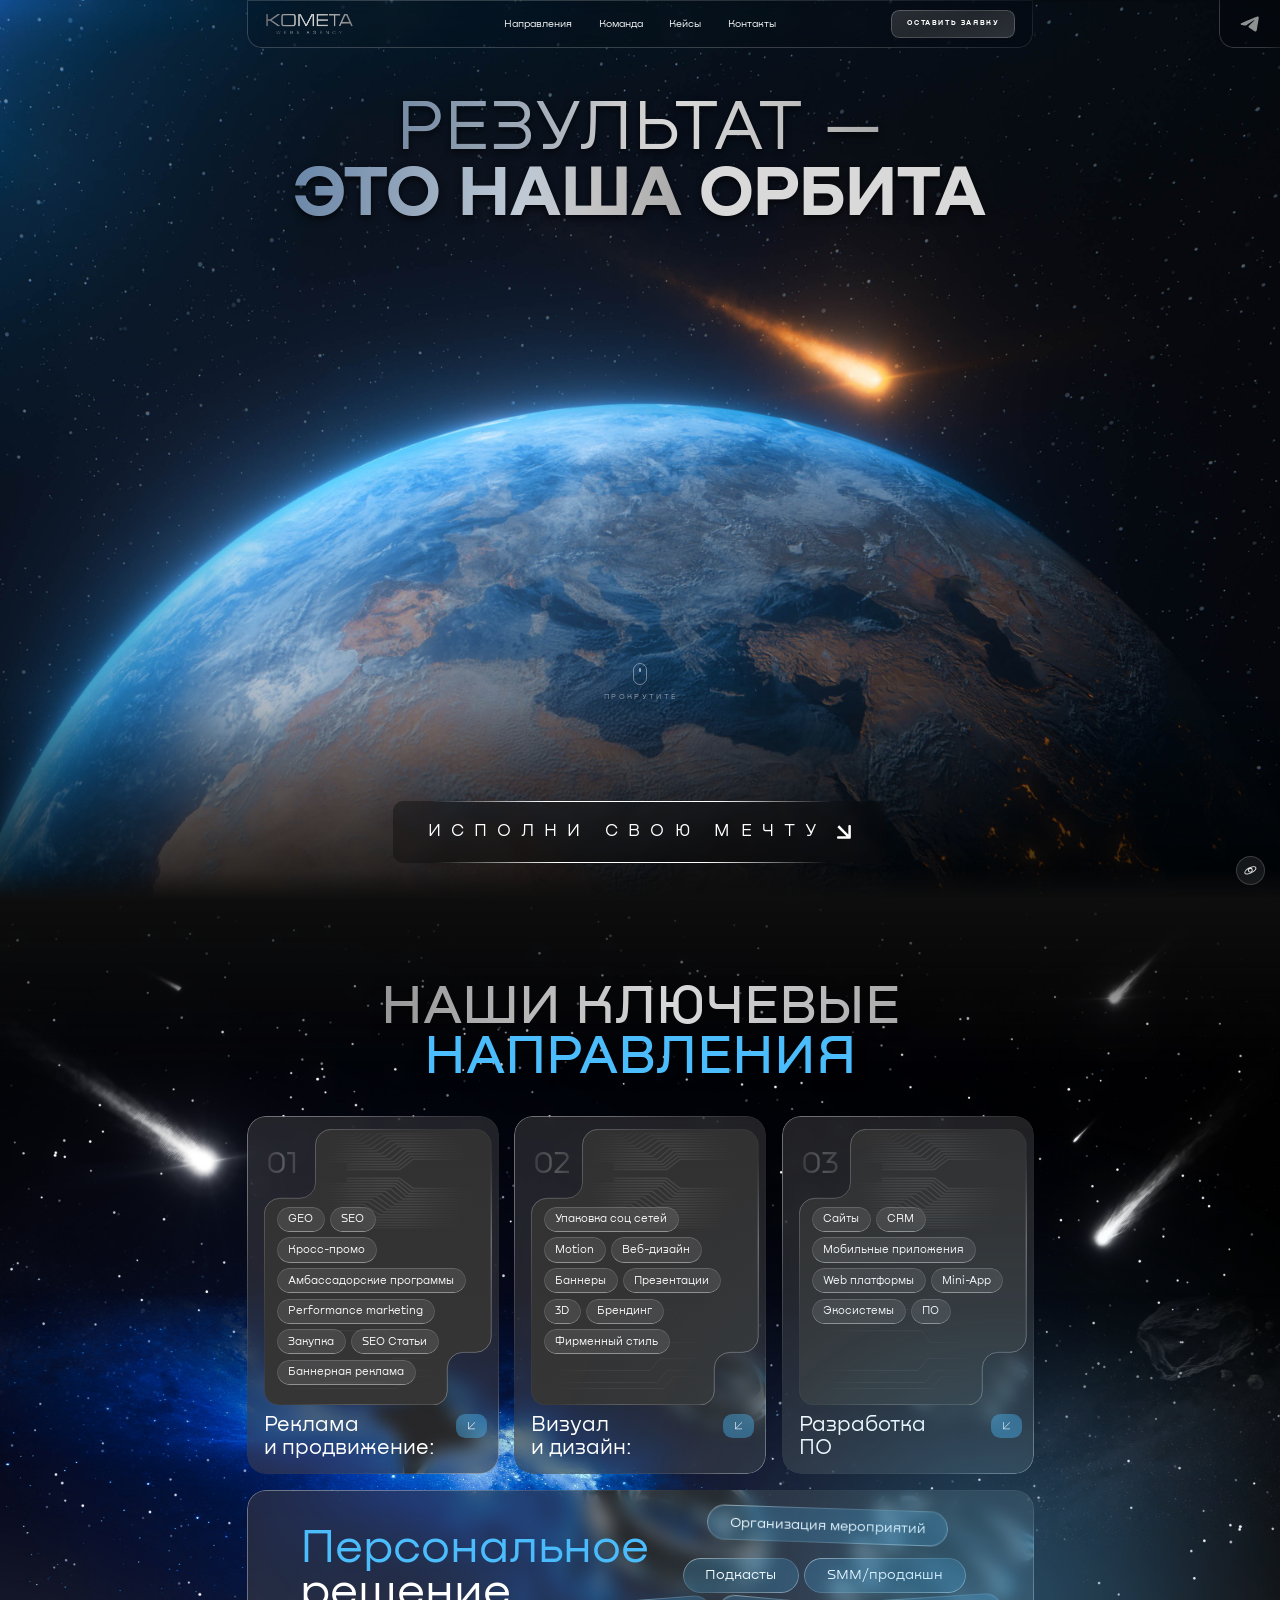
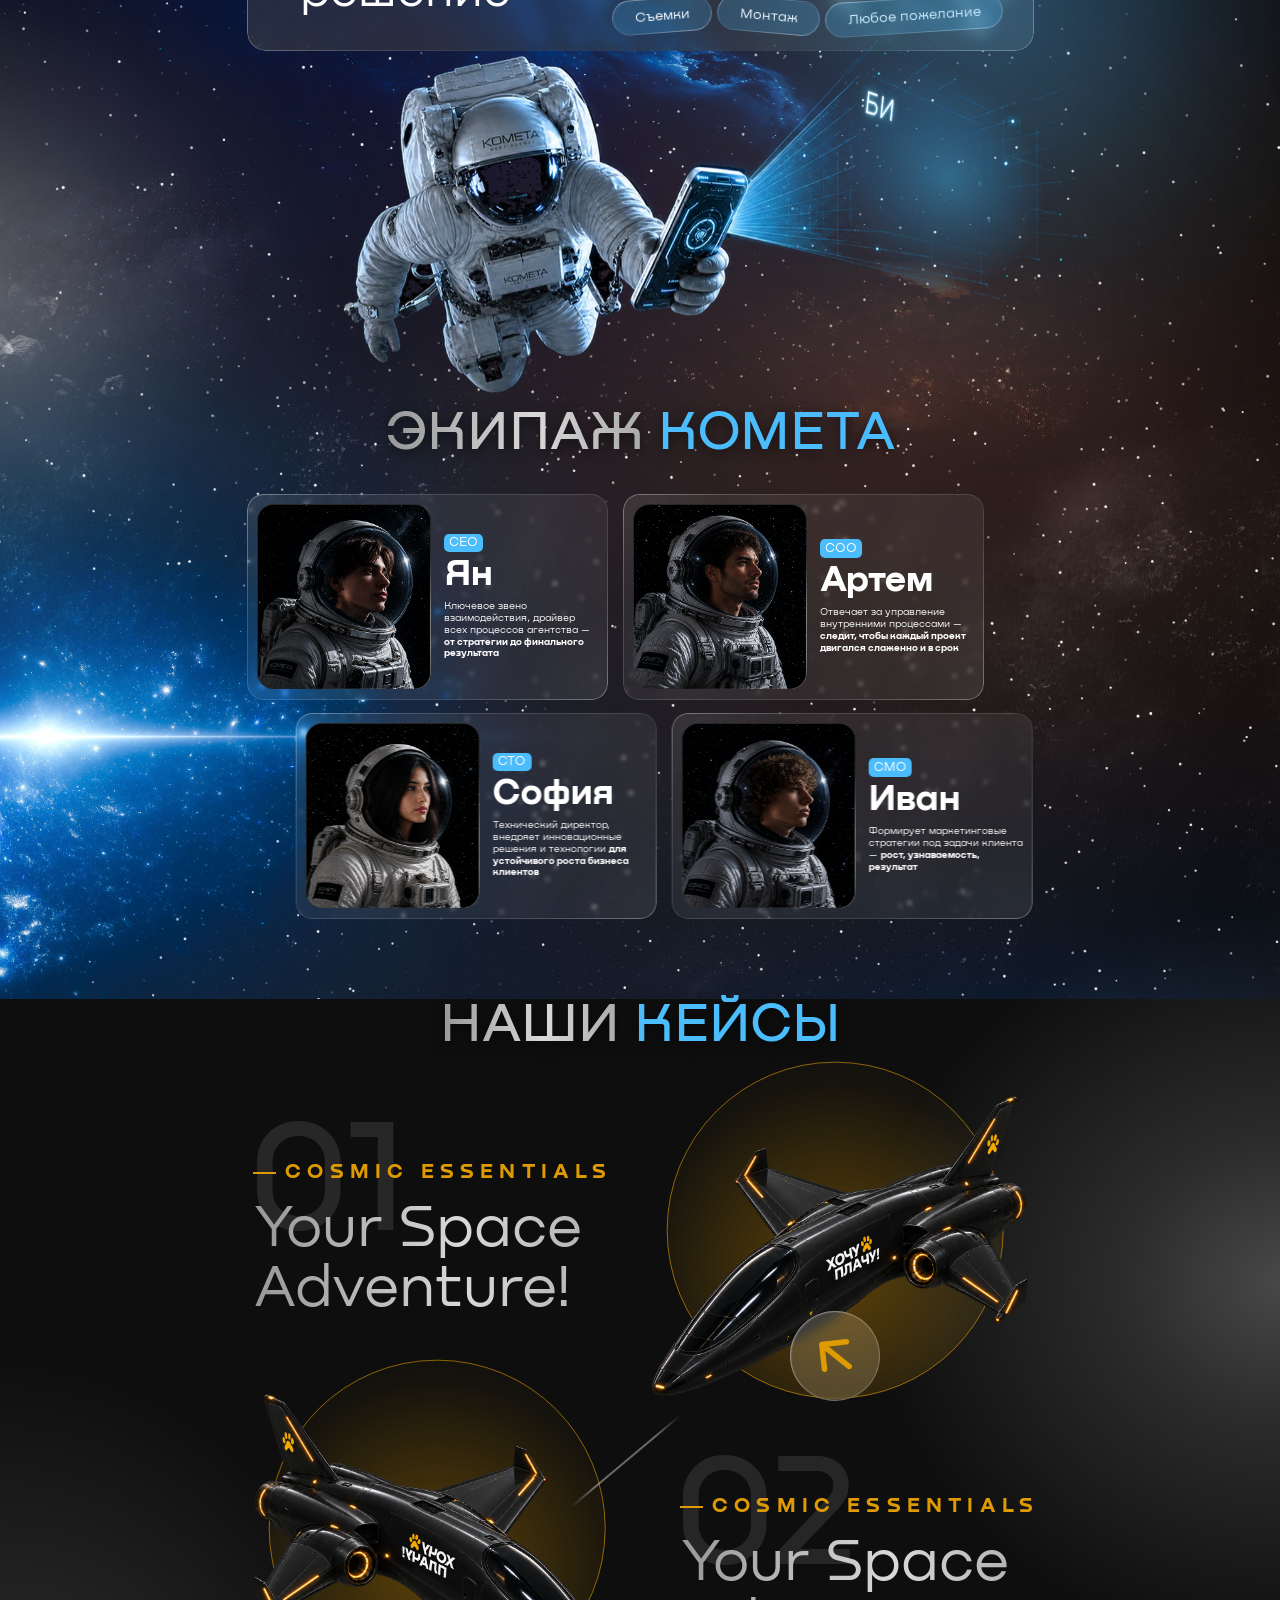
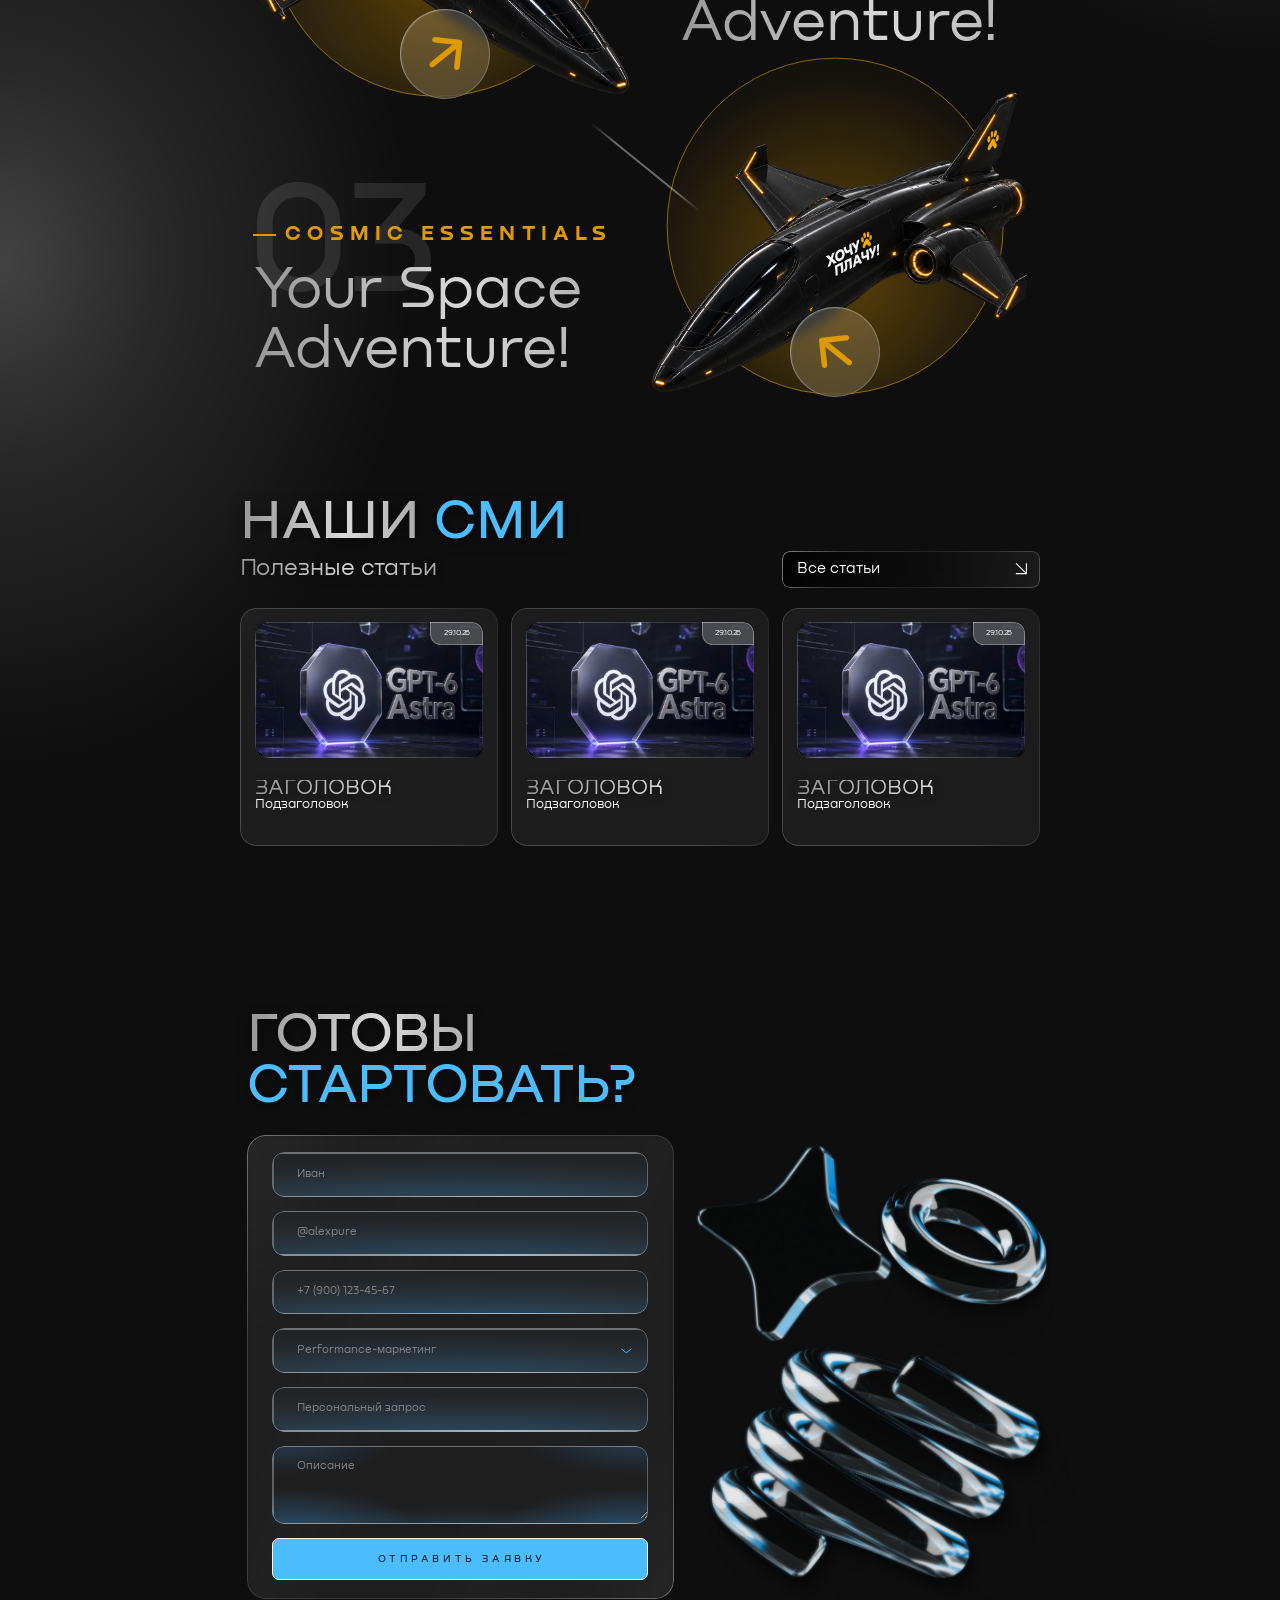
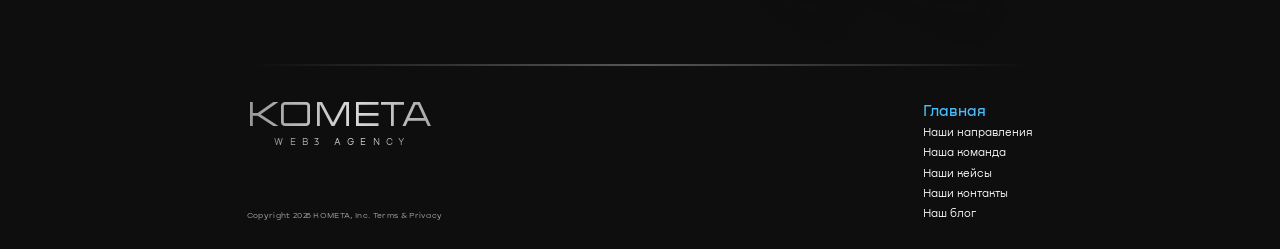
==== commit aad7c243: "biome + mobile v1.0 hero" ====
--- a/index.html
+++ b/index.html
@@ -110,7 +110,7 @@
         }
     </style>
 
-    <link rel="stylesheet" href="./assets/css/main.css?v=12">
+    <link rel="stylesheet" href="./assets/css/main.css?v=15">
     <link rel="stylesheet" href="./assets/css/articles.css?v=4">
     <link rel="stylesheet" href="./assets/css/select.css?v=6">
     <link rel="stylesheet" href="./assets/css/biomes.css?v=9">
@@ -319,7 +319,7 @@
         <section class="hero-static" aria-labelledby="hero-static-title">
             <div class="hero-static__art" aria-hidden="true">
                 <img class="hero-static__earth" src="./assets/images/hero-planet-m.jpg?v=2" width="375" height="391" alt="" decoding="async">
-                <img class="hero-static__comet" src="./assets/images/hero-comet-m.jpg?v=1" width="236" height="134" alt="" decoding="async">
+                <img class="hero-static__comet" src="./assets/images/hero-comet-m.jpg?v=2" width="451" height="245" alt="" decoding="async">
             </div>
 
             <div class="hero-static__inner layout">
@@ -1021,7 +1021,7 @@
         </style>
     </noscript>
 
-    <script type="module" src="./assets/js/main.js?v=18"></script>
+    <script type="module" src="./assets/js/main.js?v=19"></script>
 </body>
 
 </html>
--- a/assets/css/main.css
+++ b/assets/css/main.css
@@ -3498,14 +3498,12 @@
     }
 
     /* ---------- hero ---------- */
-    .hero-static {
-        min-height: 388px;
-        overflow: hidden;
-    }
-
+    /* всегда ровно высота экрана (учитывая мобильные тулбары), а не привязка к ширине */
     .hero-static {
         min-height: 0;
-        height: min(104.27vw, 542px);   /* 391px при 375: планета растёт вместе с шириной экрана */
+        height: 100vh;
+        height: 100svh;
+        overflow: hidden;
     }
 
     .hero-static__inner {
@@ -3521,14 +3519,16 @@
         text-wrap: nowrap;
     }
 
-    /* планета и комета — один слой с пропорцией макета 375×391: на любом телефоне планета целиком, во всю ширину, без затемнений по бокам */
+    /* планета заполняет героя целиком по пикселям, без хвоста пустого фона снизу —
+       картинка и так дотягивается до своего нижнего края, cover просто растягивает её
+       вместе с ростом экрана по высоте */
     .hero-static__art {
         position: absolute;
         z-index: -1;
         top: 0;
+        bottom: 0;
         left: 50%;
         width: min(100%, 520px);
-        aspect-ratio: 375 / 391;
         translate: -50% 0;
         pointer-events: none;
     }
@@ -3543,12 +3543,19 @@
         max-width: none;
         translate: none;
         object-fit: cover;
-    }
-
-    /* комета из макета: вырезана область PNG 2160×3840, экранное смешивание, позиция в долях планеты */
+        object-position: top center;  /* горизонт и верх остаются на месте, лишняя высота уходит планете вниз, а не фону.
+           Без доп. zoom — планета по размеру/дальности как на референсе (видно больше изгиба горизонта),
+           при этом низ картинки всё равно прижат к краю экрана самим cover, чёрного пространства нет */
+    }
+
+    /* комета из макета: вырезана область PNG 2160×3840, экранное смешивание, позиция в долях
+       растянутого на весь экран арт-бокса (той же высоты, что и планета) — горизонт планеты
+       из-за object-fit:cover держится на постоянной доле высоты контейнера, поэтому процентная
+       привязка кометы к той же доле даёт одинаковый (и теперь маленький, вплотную к горизонту)
+       зазор между текстом/кометой и планетой на любом экране */
     .hero-static__comet {
         position: absolute;
-        top: 23.02%;
+        top: 22%;
         left: 44%;
         right: auto;
         z-index: 1;
@@ -3564,7 +3571,7 @@
         position: absolute;
         z-index: 1;
         left: 50%;
-        top: 84.8%;
+        bottom: calc(40px + env(safe-area-inset-bottom, 0px));
         display: flex;
         flex-direction: column;
         align-items: center;
@@ -3583,9 +3590,13 @@
         margin-top: -1.2px;       /* шаг по макету 11,8px: рамки 21×13 стоят с нахлёстом */
     }
 
+    /* лёгкое затемнение у самого низа — только чтобы шевроны читались поверх планеты;
+       планета теперь растянута на всю секцию, поэтому это не сплошная заливка фоном,
+       а тонкий градиент поверх той же картинки */
     .hero-static::after {
-        height: 59.1%;            /* 231 из 391 по макету */
-        background: linear-gradient(180deg, rgba(0, 0, 0, 0) 0%, rgba(0, 0, 0, .55) 85%, var(--bg) 100%);
+        inset: auto 0 0 0;
+        height: 22%;
+        background: linear-gradient(180deg, rgba(0, 0, 0, 0) 0%, rgba(0, 0, 0, .45) 60%, rgba(0, 0, 0, .6) 100%);
     }
 
     .hero-static .btn-dream {
@@ -5403,6 +5414,18 @@
 /* (убрано) пауза всех бесконечных анимаций на время скролла: универсальный селектор на html.is-scrolling пересчитывал стили всего документа при каждом старте/остановке скролла,
    а сами анимации — только transform/opacity на GPU и главный поток не грузят */
 
+/* backdrop-filter на фикс. хедере/кнопке ТГ весь скролл непрерывно пересчитывает блюр того,
+   что под ними (в т.ч. тяжёлые biome-картинки с масками) — заметный вклад в лаг при скролле
+   секций после биомов. На время активного скролла (класс уже выставляет lenis в smooth-scroll.js)
+   выключаем сам блюр, оставляя обычную полупрозрачную подложку — глазом разница не видна,
+   а стоимость каждого кадра скролла падает. Селектор точечный (2 элемента), не трогает остальной
+   документ — в отличие от прежней попытки через универсальный html.is-scrolling (см. выше). */
+html.is-scrolling .header__bar,
+html.is-scrolling .tg-corner {
+    -webkit-backdrop-filter: none;
+    backdrop-filter: none;
+}
+
 /* карусель направлений: нативный scroll-snap (палец и инерция системные, одна карточка за жест),
    мышь — перетаскивание; на время нашей анимации/перетаскивания снап выключен, чтобы не «дёргал» */
 @media (max-width: 1279.98px) {
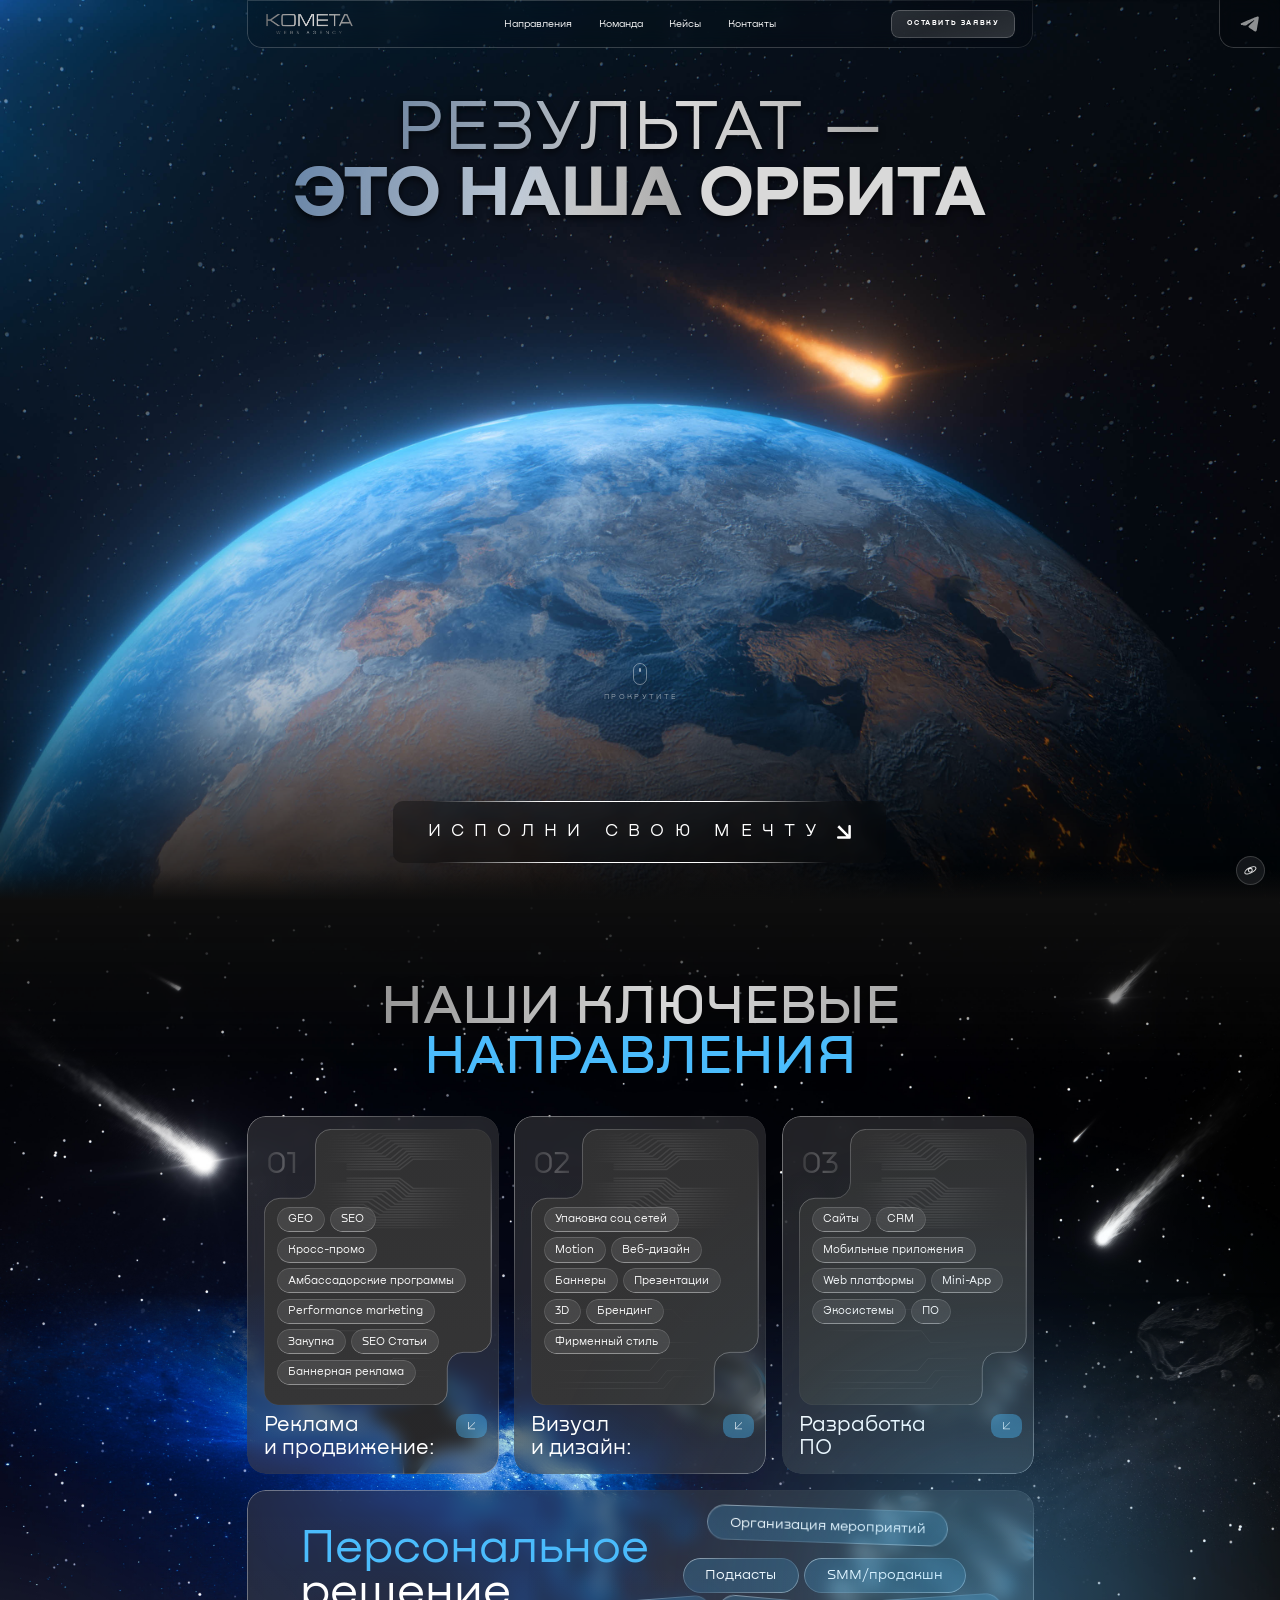
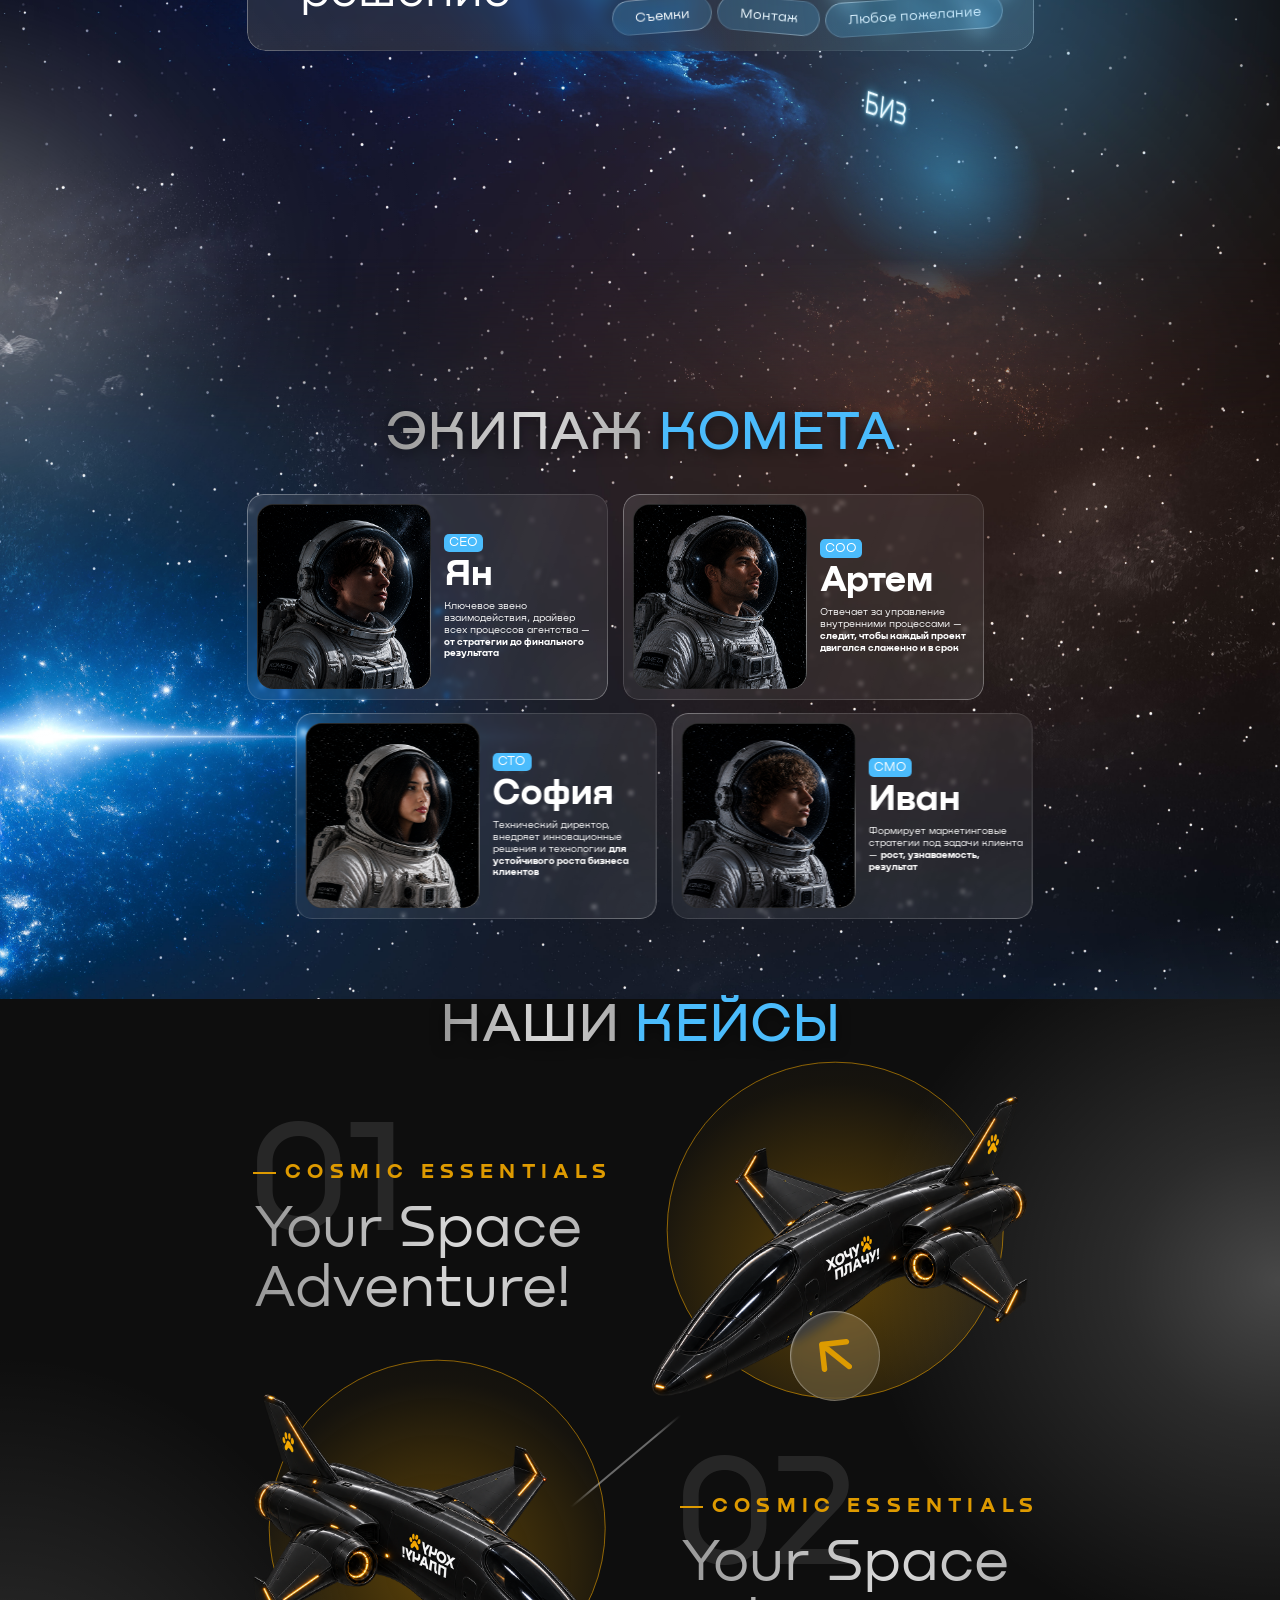
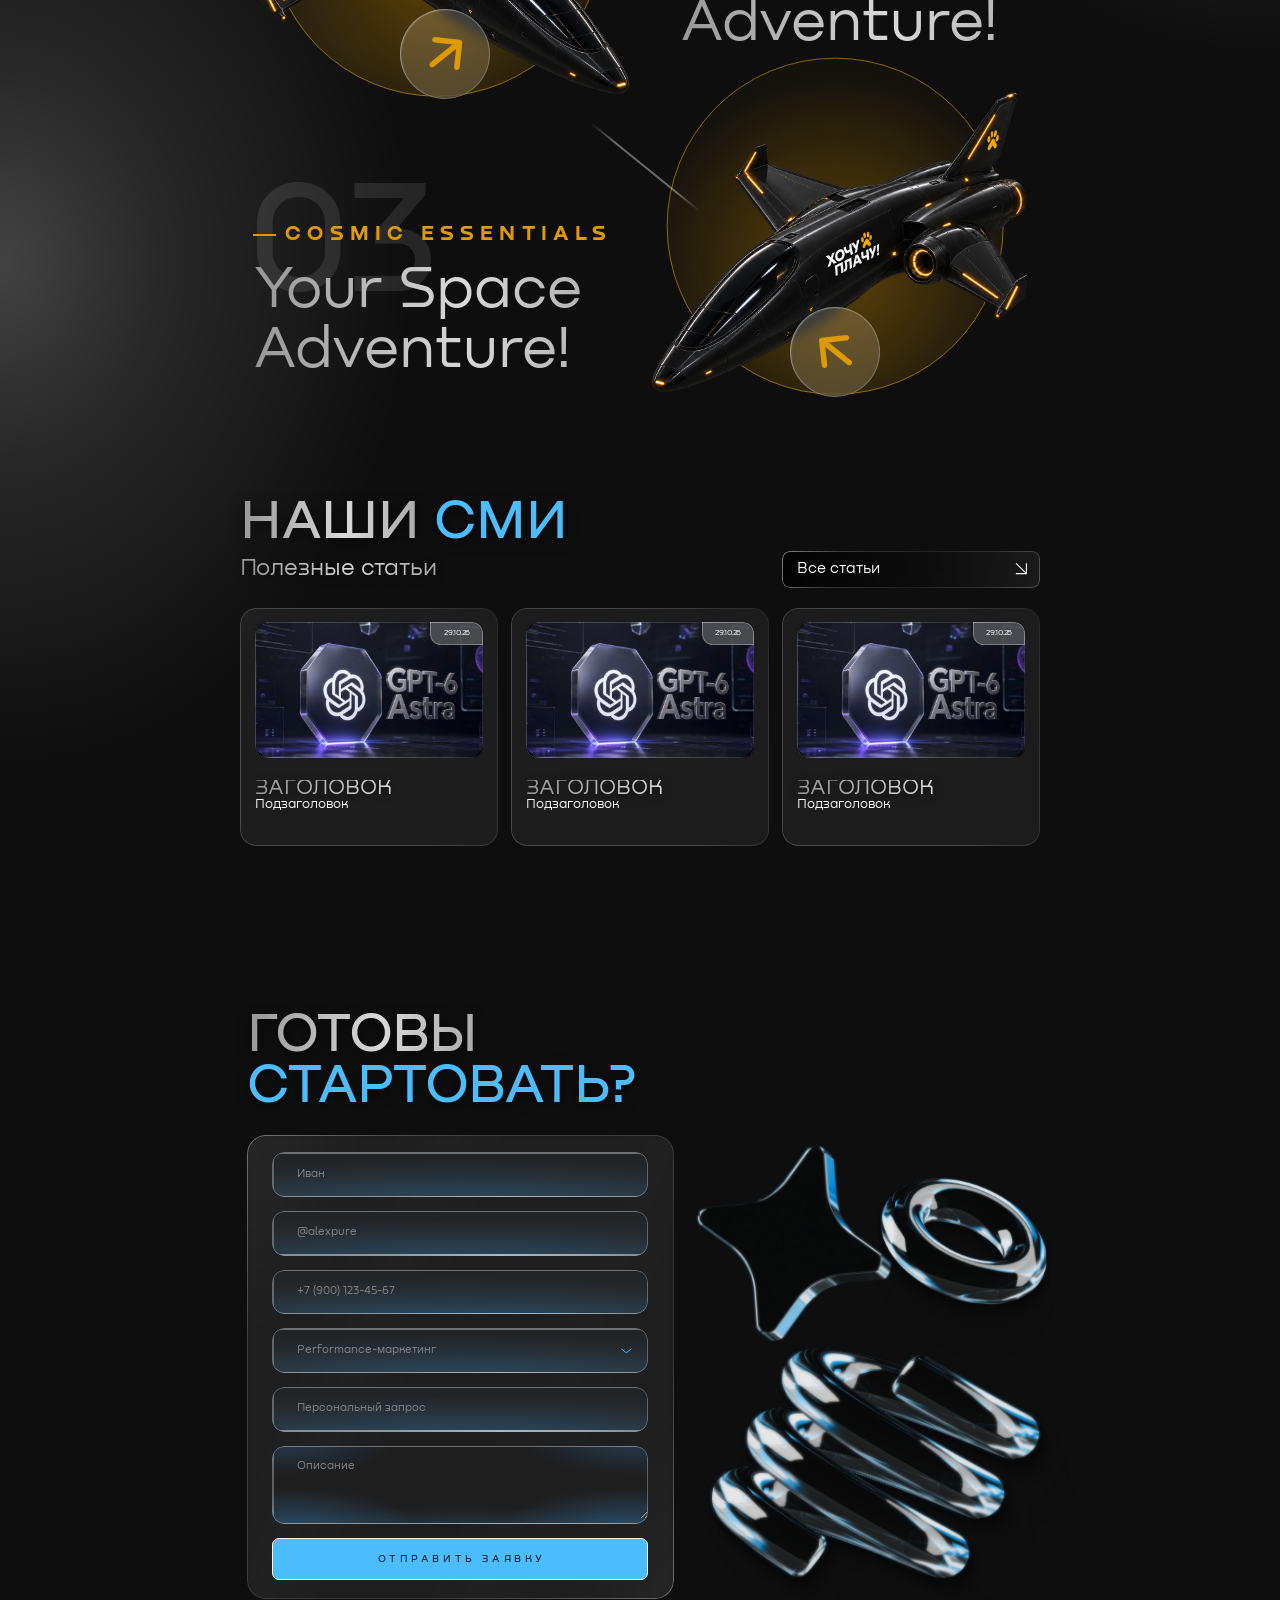
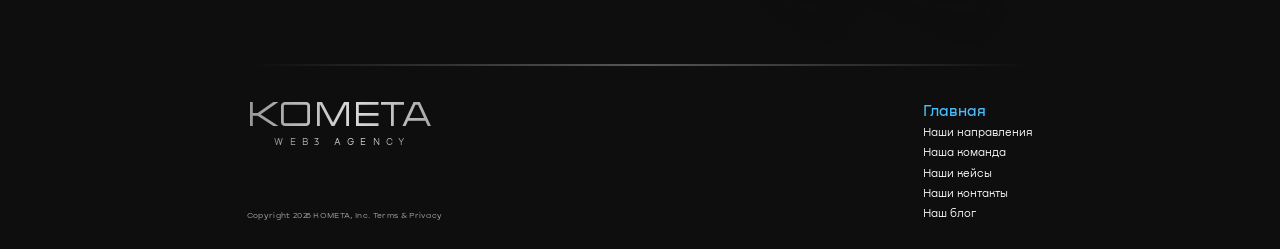
==== commit dd6bc1d1: "fix lenis + modal bg" ====
--- a/index.html
+++ b/index.html
@@ -110,7 +110,7 @@
         }
     </style>
 
-    <link rel="stylesheet" href="./assets/css/main.css?v=15">
+    <link rel="stylesheet" href="./assets/css/main.css?v=22">
     <link rel="stylesheet" href="./assets/css/articles.css?v=4">
     <link rel="stylesheet" href="./assets/css/select.css?v=6">
     <link rel="stylesheet" href="./assets/css/biomes.css?v=9">
@@ -1021,7 +1021,7 @@
         </style>
     </noscript>
 
-    <script type="module" src="./assets/js/main.js?v=19"></script>
+    <script type="module" src="./assets/js/main.js?v=22"></script>
 </body>
 
 </html>
--- a/assets/css/main.css
+++ b/assets/css/main.css
@@ -4367,17 +4367,42 @@
     transition: opacity .26s ease-in, transform .32s cubic-bezier(.4, 0, 1, 1);
 }
 
+/* фон модалки: полупрозрачное стекло в форме кадра — страница позади видна размытой (кроме скрима) */
+.modal__glass {
+    position: absolute;
+    inset: 0;
+    background: rgba(87, 87, 87, .3); /* Figma: fill #575757 · 30% */
+    -webkit-backdrop-filter: blur(calc(16*var(--du))) saturate(.55) brightness(.92);
+    backdrop-filter: blur(calc(16*var(--du))) saturate(.55) brightness(.92);
+    opacity: 0;
+    transform: translate3d(0, calc(28*var(--du)), 0) scale(.94);
+    transition: opacity .38s cubic-bezier(.32, .72, 0, 1), transform .62s cubic-bezier(.32, .72, 0, 1);
+    pointer-events: none;
+}
+
+.modal.is-open .modal__glass {
+    opacity: 1;
+    transform: none;
+}
+
+.modal:not(.is-open) .modal__glass {
+    transition: opacity .26s ease-in, transform .32s cubic-bezier(.4, 0, 1, 1);
+}
+
+/* форма кадра остаётся только тонкой кромкой поверх стекла */
 .modal__shape {
     position: absolute;
     inset: 0;
     width: 100%;
     height: 100%;
     overflow: visible;
-    filter: drop-shadow(0 calc(30*var(--du)) calc(60*var(--du)) rgba(0, 0, 0, .55));
 }
 
 .modal__shape path {
-    fill: #1b1b1b;
+    fill: none;
+    stroke: rgba(255, 255, 255, .16); /* запасной цвет; градиент кромки ставит modals.js */
+    stroke-width: 2;
+    vector-effect: non-scaling-stroke;
 }
 
 .modal__lines {
@@ -4609,6 +4634,41 @@
     mask-composite: exclude;
 }
 
+/* десктоп: карточки — нейтральное стекло как в макете Figma (без синей подсветки), яркая кромка с левого верхнего угла */
+@media (min-width: 1280px) {
+    .mcard {
+        background:
+            radial-gradient(calc(260*var(--du)) calc(120*var(--du)) at 8% 0, rgba(255, 255, 255, .12) 0%, rgba(255, 255, 255, 0) 100%),
+            linear-gradient(180deg, rgba(255, 255, 255, .05) 0%, rgba(255, 255, 255, .015) 100%),
+            rgba(150, 150, 150, .05);
+        -webkit-backdrop-filter: blur(calc(9*var(--du))) saturate(.9);
+        backdrop-filter: blur(calc(9*var(--du))) saturate(.9);
+        box-shadow:
+            0 calc(16*var(--du)) calc(32*var(--du)) calc(-14*var(--du)) rgba(0, 0, 0, .45);
+    }
+
+    /* как в макете: содержимое карточки по центру по вертикали, текст чуть крупнее и плотнее */
+    .mcard {
+        display: flex;
+        flex-direction: column;
+        justify-content: center;
+    }
+
+    .mcard__list {
+        margin-top: calc(9*var(--du));
+        font-size: calc(calc(12.1*var(--du)) * var(--tl, 1));
+        line-height: calc(calc(11.9*var(--du)) * var(--tl, 1));
+    }
+
+    .mcard__list li + li {
+        margin-top: calc(3*var(--du));
+    }
+
+    .mcard::before {
+        background: linear-gradient(145deg, rgba(255, 255, 255, .55) 0%, rgba(255, 255, 255, .08) 30%, rgba(255, 255, 255, .06) 62%, rgba(255, 255, 255, .5) 100%);
+    }
+}
+
 .mcard__num {
     position: absolute;
     left: calc(29*var(--du));
@@ -4726,6 +4786,7 @@
     }
 
     .modal__shape,
+    .modal__glass,
     .modal__lines {
         display: none;
     }
@@ -4868,6 +4929,7 @@
 @media (prefers-reduced-motion: reduce) {
     .modal__scrim,
     .modal__frame,
+    .modal__glass,
     .mcard,
     .modal__lines,
     .modal {
@@ -5414,18 +5476,6 @@
 /* (убрано) пауза всех бесконечных анимаций на время скролла: универсальный селектор на html.is-scrolling пересчитывал стили всего документа при каждом старте/остановке скролла,
    а сами анимации — только transform/opacity на GPU и главный поток не грузят */
 
-/* backdrop-filter на фикс. хедере/кнопке ТГ весь скролл непрерывно пересчитывает блюр того,
-   что под ними (в т.ч. тяжёлые biome-картинки с масками) — заметный вклад в лаг при скролле
-   секций после биомов. На время активного скролла (класс уже выставляет lenis в smooth-scroll.js)
-   выключаем сам блюр, оставляя обычную полупрозрачную подложку — глазом разница не видна,
-   а стоимость каждого кадра скролла падает. Селектор точечный (2 элемента), не трогает остальной
-   документ — в отличие от прежней попытки через универсальный html.is-scrolling (см. выше). */
-html.is-scrolling .header__bar,
-html.is-scrolling .tg-corner {
-    -webkit-backdrop-filter: none;
-    backdrop-filter: none;
-}
-
 /* карусель направлений: нативный scroll-snap (палец и инерция системные, одна карточка за жест),
    мышь — перетаскивание; на время нашей анимации/перетаскивания снап выключен, чтобы не «дёргал» */
 @media (max-width: 1279.98px) {
@@ -7176,11 +7226,6 @@
 .astronaut__img,
 .astronaut__glow { pointer-events: none; }
 
-/* Lenis: нативный scroll-behavior не должен конфликтовать с плавным колесом */
-html.lenis, html.lenis body { height: auto; }
-.lenis.lenis-smooth { scroll-behavior: auto !important; }
-.lenis.lenis-stopped { overflow: clip; }
-
 /* невесомость: слои с летающими плашками поднимаются над соседними секциями (но ниже шапки) */
 .zg-lift { z-index: 39 !important; }
 
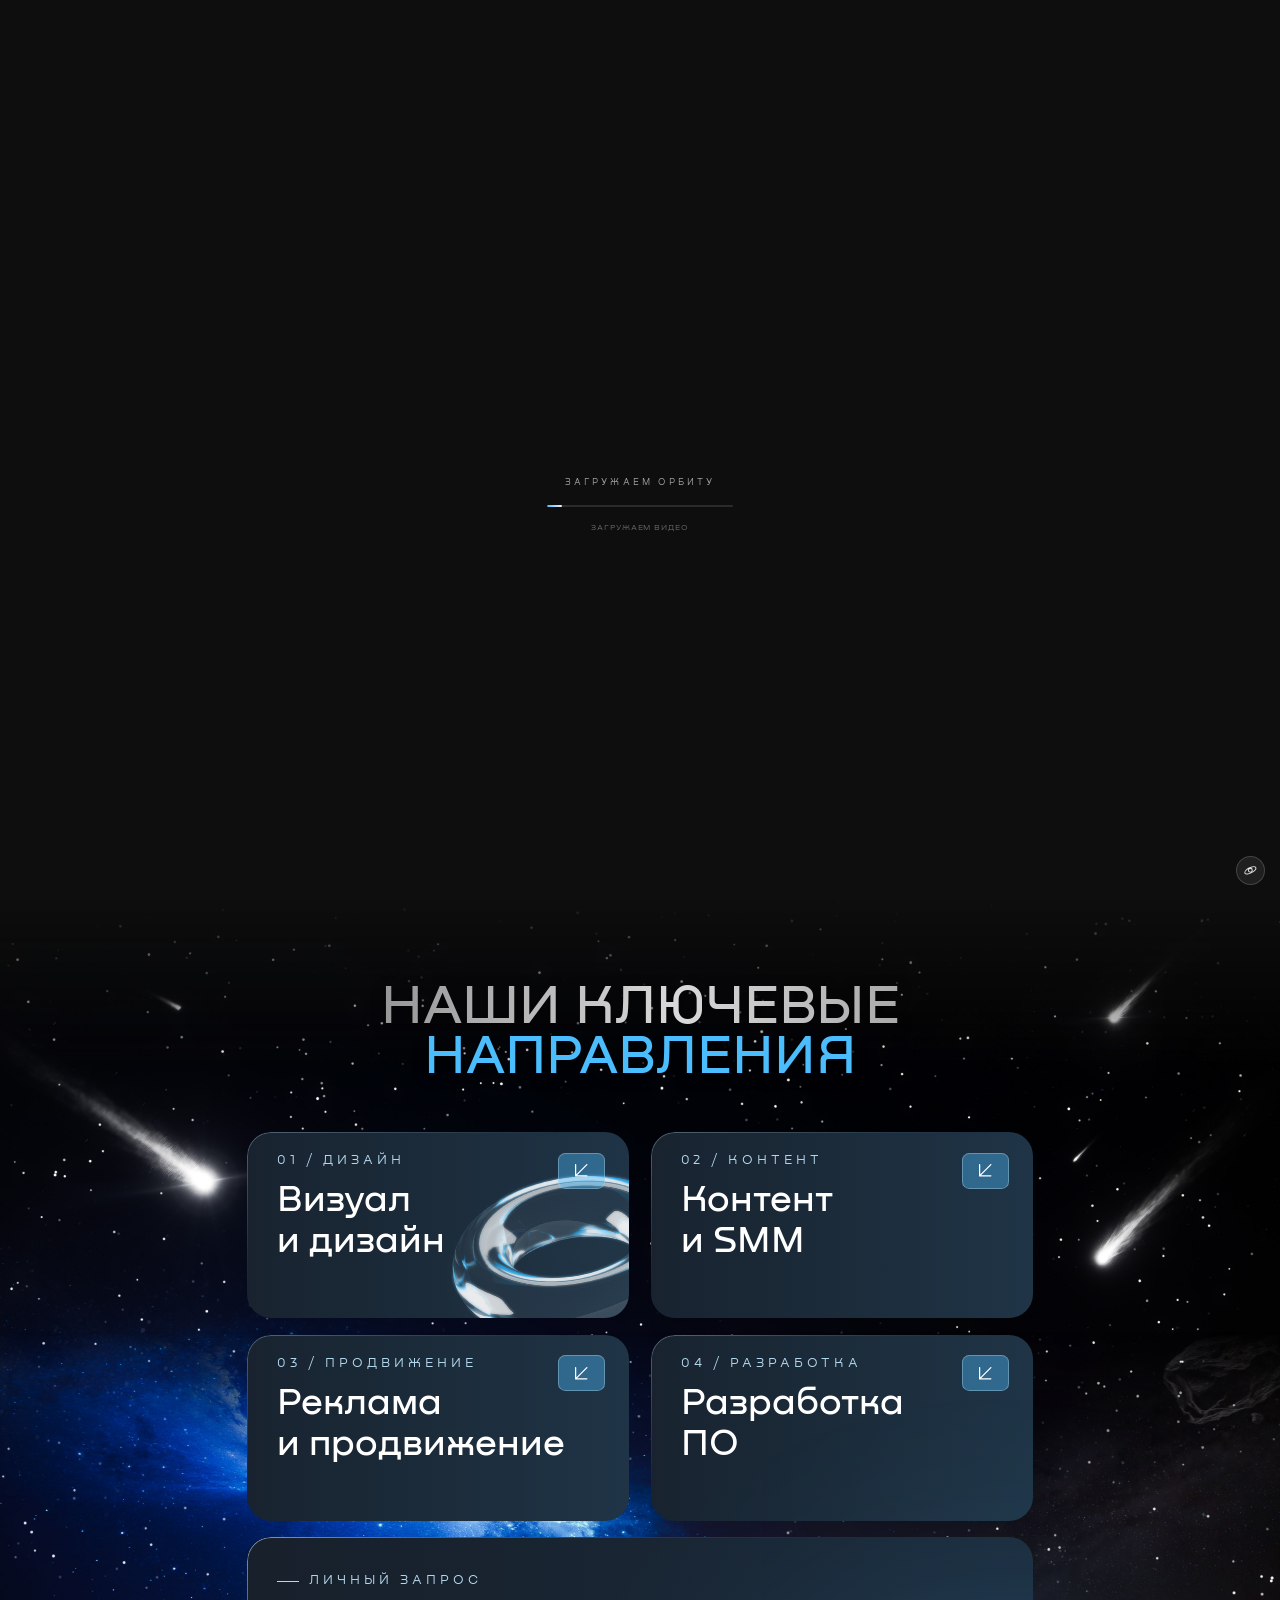
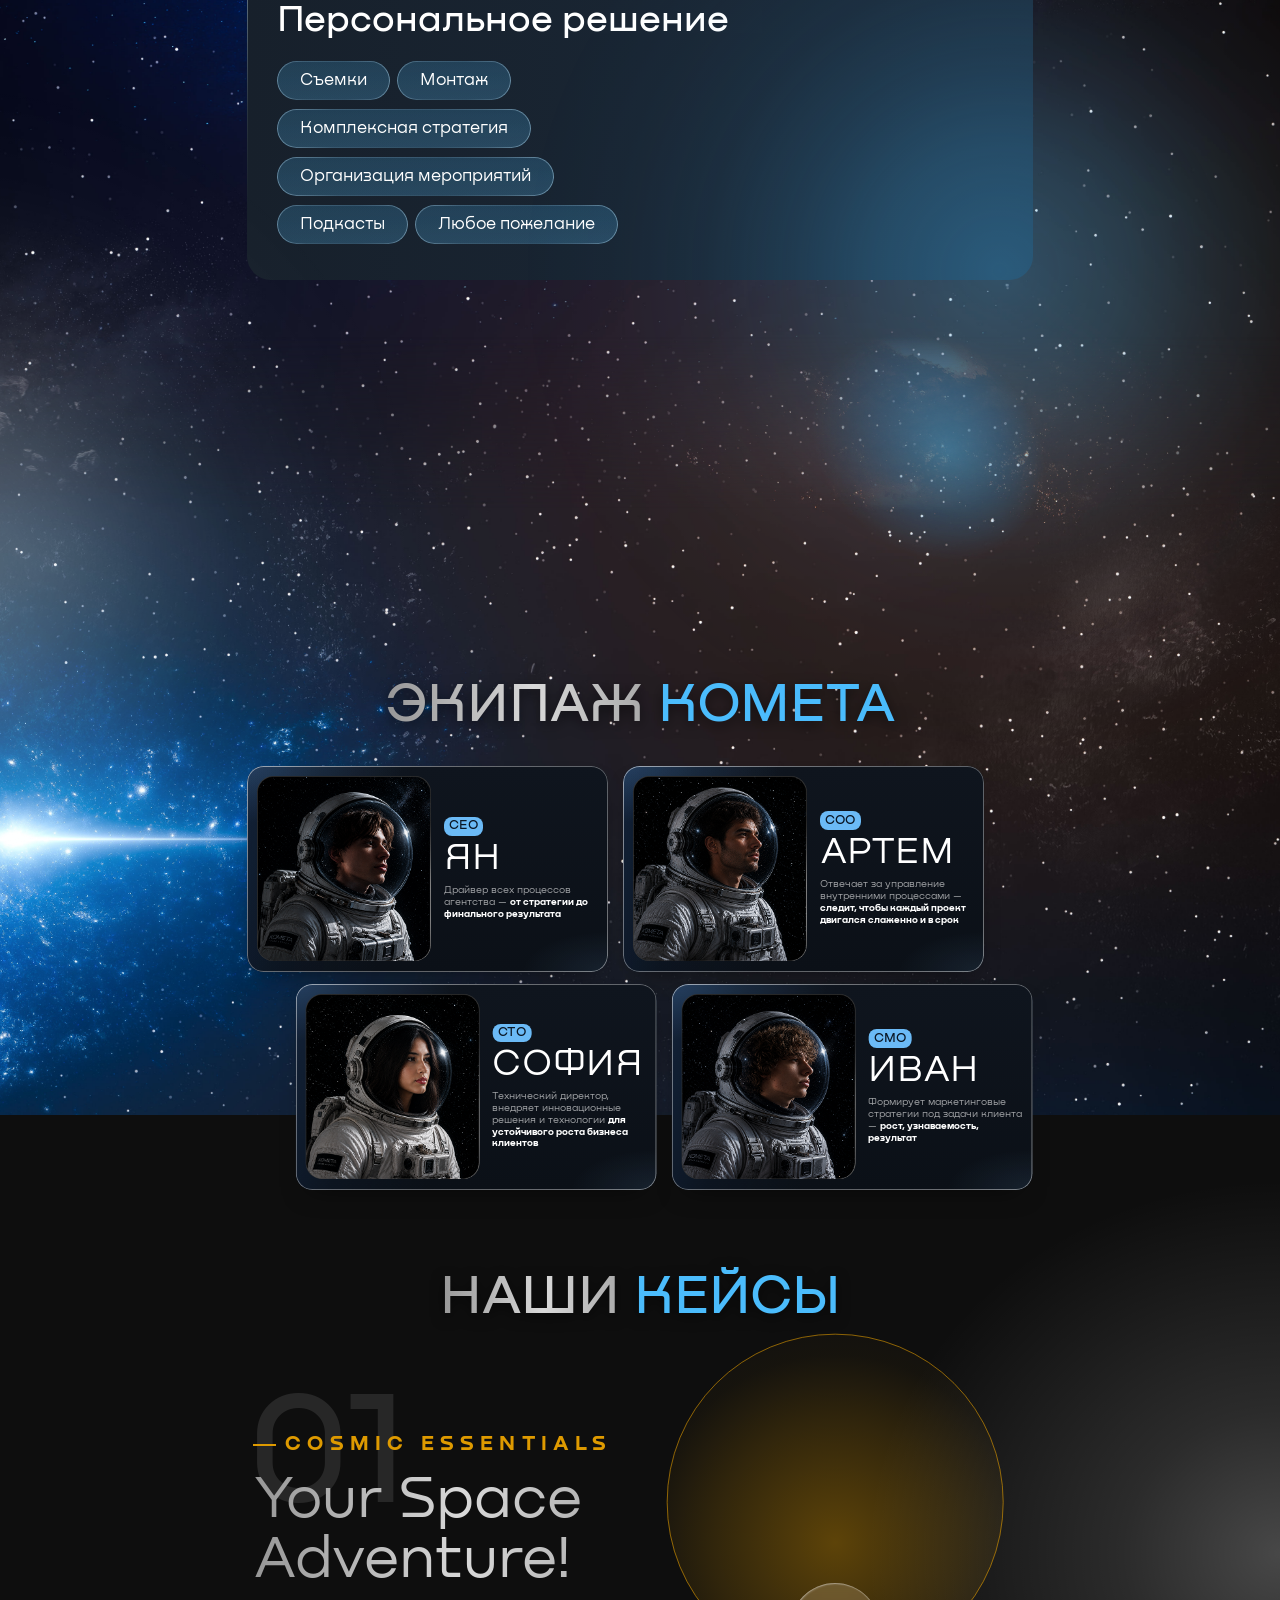
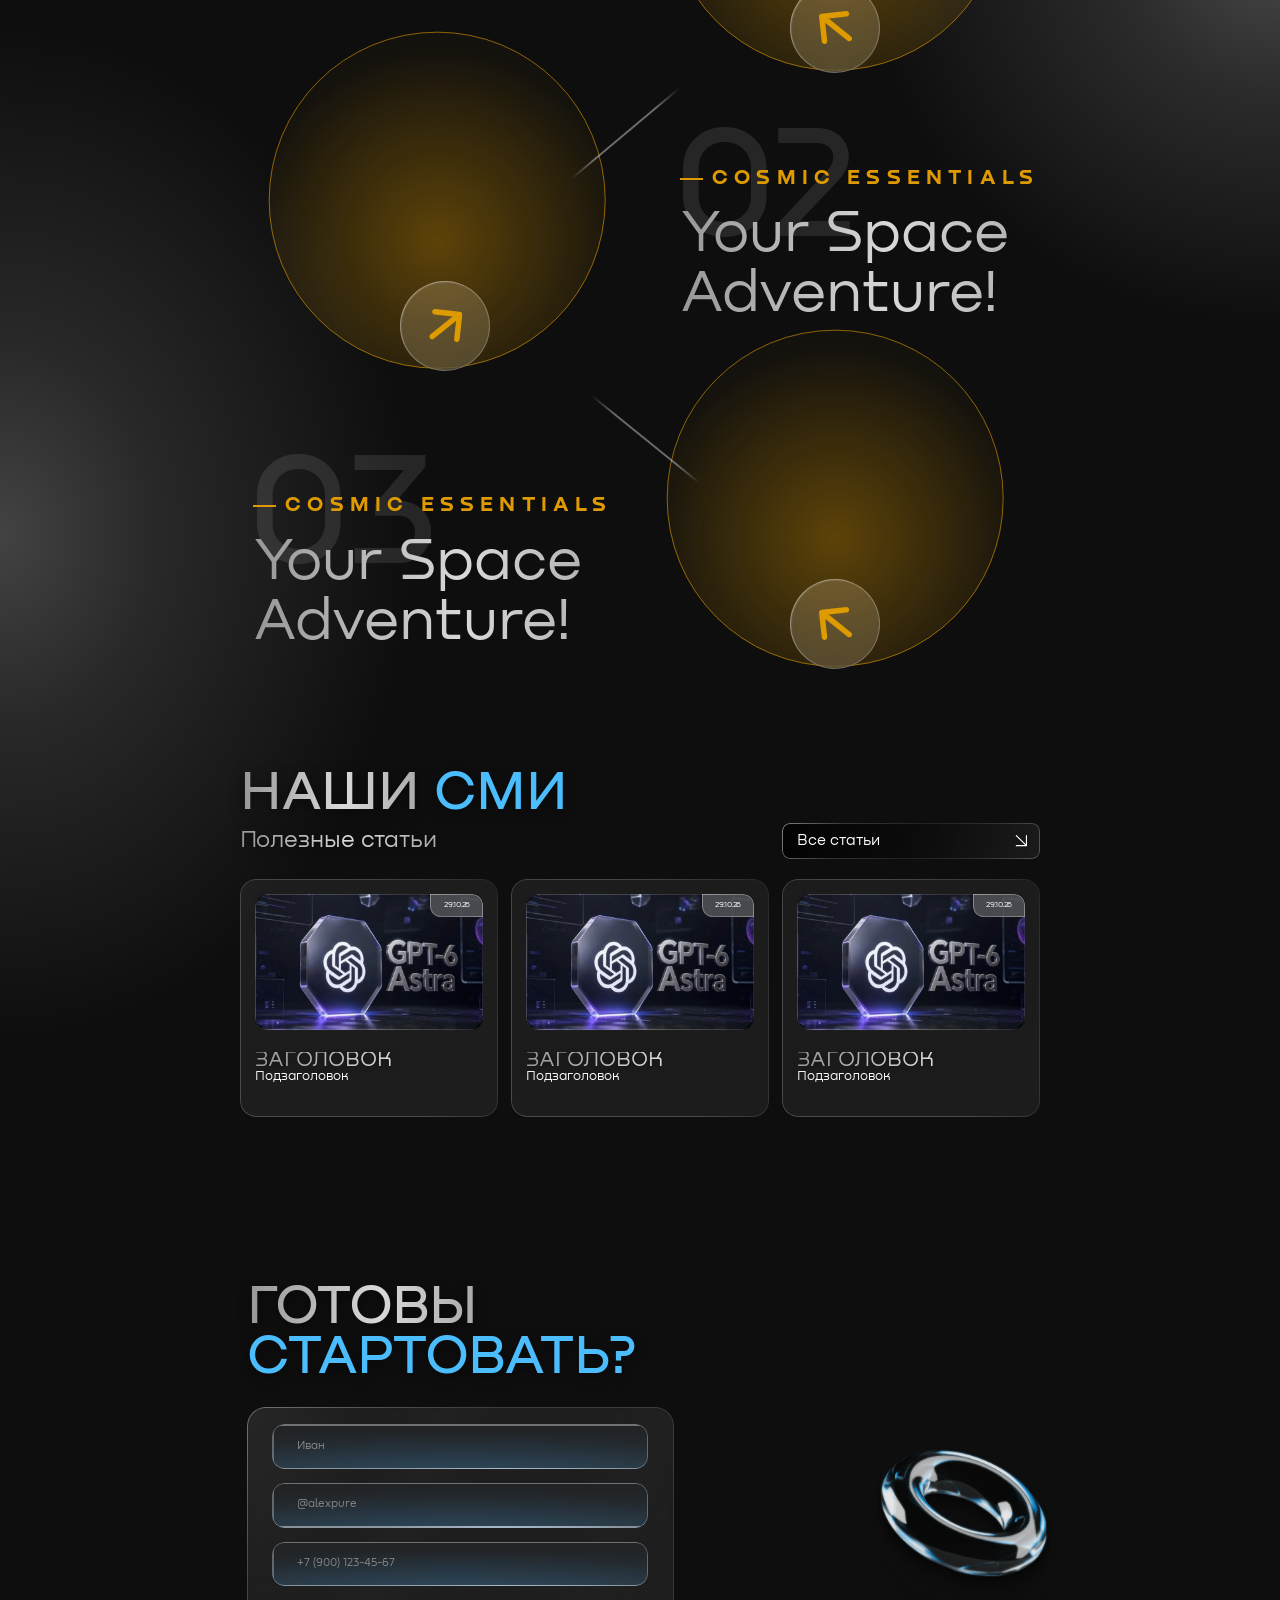
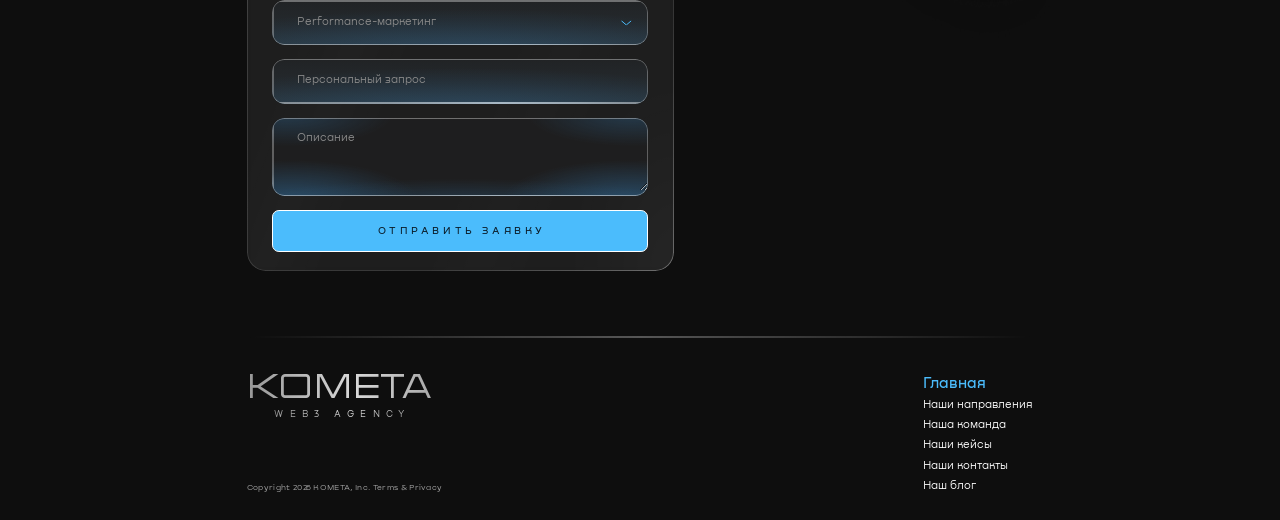
==== commit d7f6d521: "hero + redesign mobile directions" ====
--- a/index.html
+++ b/index.html
@@ -110,7 +110,7 @@
         }
     </style>
 
-    <link rel="stylesheet" href="./assets/css/main.css?v=22">
+    <link rel="stylesheet" href="./assets/css/main.css?v=34">
     <link rel="stylesheet" href="./assets/css/articles.css?v=4">
     <link rel="stylesheet" href="./assets/css/select.css?v=6">
     <link rel="stylesheet" href="./assets/css/biomes.css?v=9">
@@ -176,6 +176,8 @@
 </head>
 
 <body>
+<svg width="0" height="0" style="position:absolute" aria-hidden="true" focusable="false"><filter id="dir-grade" color-interpolation-filters="sRGB"><feComponentTransfer><feFuncR type="table" tableValues="0.012 0.126 0.141 0.159 0.181 0.205 0.233 0.275 0.326 0.395 0.494 0.607 0.736 0.858 0.906 0.953 1.0"/><feFuncG type="table" tableValues="0.012 0.042 0.144 0.195 0.219 0.248 0.284 0.317 0.359 0.412 0.474 0.551 0.641 0.738 0.842 0.94 1.0"/><feFuncB type="table" tableValues="0.012 0.012 0.071 0.167 0.24 0.27 0.303 0.347 0.392 0.436 0.497 0.566 0.646 0.742 0.84 0.925 1.0"/></feComponentTransfer></filter></svg>
+
 <svg width="0" height="0" style="position:absolute" aria-hidden="true" focusable="false"><defs><linearGradient id="plate-fill" x1="0" y1="0" x2="0" y2="1"><stop offset="0" stop-color="#252525"/><stop offset=".23" stop-color="#262626"/><stop offset=".29" stop-color="#323233"/><stop offset="1" stop-color="#353536"/></linearGradient><linearGradient id="plate-fill-d" x1="0" y1="0" x2="0" y2="1"><stop offset="0" stop-color="#313132"/><stop offset="1" stop-color="#353536"/></linearGradient><linearGradient id="plate-rim" x1="0" y1="0" x2="1" y2="1"><stop offset="0" stop-color="#fff" stop-opacity=".30"/><stop offset=".2" stop-color="#fff" stop-opacity=".22"/><stop offset=".37" stop-color="#fff" stop-opacity=".04"/><stop offset=".55" stop-color="#fff" stop-opacity=".05"/><stop offset=".7" stop-color="#fff" stop-opacity=".42"/><stop offset=".85" stop-color="#fff" stop-opacity=".26"/><stop offset="1" stop-color="#fff" stop-opacity=".4"/></linearGradient></defs></svg>
     <a class="skip-link" href="#main">Перейти к содержимому</a>
 
@@ -318,8 +320,12 @@
 
         <section class="hero-static" aria-labelledby="hero-static-title">
             <div class="hero-static__art" aria-hidden="true">
-                <img class="hero-static__earth" src="./assets/images/hero-planet-m.jpg?v=2" width="375" height="391" alt="" decoding="async">
-                <img class="hero-static__comet" src="./assets/images/hero-comet-m.jpg?v=2" width="451" height="245" alt="" decoding="async">
+                <img class="hs-layer hs-earth" src="./assets/images/hero-m-earth.png?v=1" width="1000" height="1066" alt="" decoding="async">
+                <span class="hs-haze"></span>
+                <img class="hs-layer hs-light" src="./assets/images/hero-m-light.jpg?v=1" width="720" height="1280" alt="" decoding="async">
+                <span class="hs-stars hs-stars--top"><img src="./assets/images/hero-m-stars.jpg?v=1" width="1080" height="1920" alt="" decoding="async"></span>
+                <span class="hs-stars hs-stars--bottom"><img src="./assets/images/hero-m-stars.jpg?v=1" width="1080" height="1920" alt="" decoding="async"></span>
+                <img class="hs-layer hs-comet" src="./assets/images/hero-m-comet.jpg?v=1" width="900" height="1600" alt="" decoding="async">
             </div>
 
             <div class="hero-static__inner layout">
@@ -327,6 +333,14 @@
                     <span class="hero-thin title-gradient">Результат —</span><br>
                     <span class="hero-bold"><span class="title-gradient">это наша</span> <span class="hero-orbit">орбита</span></span>
                 </h2>
+            </div>
+
+            <div class="hero-static__card">
+                <span class="hero-static__check" aria-hidden="true">
+                    <svg viewBox="0 0 100 100" fill="none"><defs><linearGradient id="hs-check-g" gradientUnits="userSpaceOnUse" x1="28" y1="0" x2="66.5" y2="0"><stop offset="0" stop-color="#93ACBD"/><stop offset=".08" stop-color="#87A0B0"/><stop offset=".2" stop-color="#667E8E"/><stop offset=".32" stop-color="#6A8291"/><stop offset=".43" stop-color="#ADC6D5"/><stop offset=".56" stop-color="#D9F1FD"/><stop offset=".69" stop-color="#CFE7F7"/><stop offset=".82" stop-color="#687F8F"/><stop offset="1" stop-color="#607887"/></linearGradient></defs><path d="M28.5 49.5L40.5 62.5L66.5 36.5" stroke="url(#hs-check-g)" stroke-width="3.3" stroke-linecap="round" stroke-linejoin="round"/></svg>
+                </span>
+                <p class="hero-static__text">Уже более 5 лет мы закрываем&nbsp;<br>любые запросы <strong>для ведущих бизнесов</strong><br>по всему миру</p>
+                <a class="hero-static__cta" href="#contacts">Исполни свою мечту</a>
             </div>
 
             <!-- стрелки «листайте вниз»: 224 / 225 / 226 сверху вниз; у двух верхних, как в макете, светлый контур по краю штриха -->
@@ -347,7 +361,7 @@
                     <path d="M0.896484 0.895508L10.3965 10.3955L19.8965 0.895508" stroke-width="2.53333" stroke="#F4F4F4" stroke-opacity="0.2"/>
                     <path d="M0.896484 0.895508L10.3965 10.3955L19.8965 0.895508" stroke-width="2.9" stroke="url(#hg2)" mask="url(#hc2)"/>
                 </svg>
-                <svg width="21" height="13" viewBox="0 0 21 13" fill="none" aria-hidden="true"><path d="M0.896484 0.895508L10.3965 10.3955L19.8965 0.895508" stroke-width="2.53333" stroke="#F4F4F4" stroke-opacity="0.45"/></svg>
+                <svg width="21" height="13" viewBox="0 0 21 13" fill="none" aria-hidden="true"><path d="M0.896484 0.895508L10.3965 10.3955L19.8965 0.895508" stroke-width="2.53333" stroke="#F4F4F4" stroke-opacity="0.65"/></svg>
             </a>
         </section>
 
@@ -440,130 +454,54 @@
                     <span class="accent">Направления</span>
                 </h2>
 
-                <ul class="cards" aria-label="Ключевые направления агентства" data-carousel>
-                    <li class="card">
-                            <span class="card__glow" aria-hidden="true"><img loading="lazy" class="card__holo card__holo--star" src="./assets/images/holo-star.png" srcset="./assets/images/holo-star-m.png 720w, ./assets/images/holo-star.png 1014w" sizes="(max-width: 1279.98px) 340px, 503px" width="619" height="619" alt="" aria-hidden="true" decoding="async"></span>
-                        <div class="card__visual">
-                            <svg class="card__plate card__plate--d" viewBox="-.5 -.5 347 425" preserveAspectRatio="none" aria-hidden="true" focusable="false"><path d="M102 0 L322 0 A24 24 0 0 1 346 24 L346 319 A24 24 0 0 1 322 343 L303 343 A24 24 0 0 0 279 367 L279 402 A22 22 0 0 1 257 424 L22 424 A22 22 0 0 1 0 402 L0 130 A24 24 0 0 1 24 106 L54 106 A24 24 0 0 0 78 82 L78 24 A24 24 0 0 1 102 0Z" vector-effect="non-scaling-stroke"/></svg>
-                            <svg class="card__plate card__plate--m" viewBox="-.5 -.5 178 211" preserveAspectRatio="none" aria-hidden="true" focusable="false"><path d="M54 0 L163 0 A14 14 0 0 1 177 14 L177 150 A14 14 0 0 1 163 164 L154 164 A14 14 0 0 0 140 178 L140 196 A14 14 0 0 1 126 210 L14 210 A14 14 0 0 1 0 196 L0 73 A14 14 0 0 1 14 59 L26 59 A14 14 0 0 0 40 45 L40 14 A14 14 0 0 1 54 0Z" vector-effect="non-scaling-stroke"/></svg>
-                            <span class="card__decor card__decor--top" aria-hidden="true"></span>
-                            <span class="card__decor card__decor--bottom" aria-hidden="true"></span>
-
-                            <span class="card__num" aria-hidden="true">01</span>
-
-                            <ul class="tags" aria-label="Услуги направления">
-                                <li class="tag">GEO</li>
-                                <li class="tag">SEO</li>
-                                <li class="tag tag--promo">Кросс-промо</li>
-                                <li class="tag tag--wide">Амбассадорские<br class="br-m"> программы</li>
-                                <li class="tag tag--wide">Performance<br class="br-m"> marketing</li>
-                                <li class="tag">Закупка</li>
-                                <li class="tag tag--extra">SEO Статьи</li>
-                                <li class="tag tag--extra tag--wide-end">Баннерная реклама</li>
-                            </ul>
-                        </div>
-
-                        <div class="card__footer">
-                            <h3 class="card__title">Реклама<br>и продвижение:</h3>
-                            <button class="card__arrow" type="button" aria-label="Подробнее" data-modal="ads">
-                                <svg class="icon icon--card-arrow" aria-hidden="true">
-                                    <use href="#arrow-corner"></use>
-                                </svg>
-                            </button>
-                        </div>
-                    </li>
-
-                    <li class="card">
-                            <span class="card__glow" aria-hidden="true"><img loading="lazy" class="card__holo card__holo--ring" src="./assets/images/holo-ring.png" srcset="./assets/images/holo-ring-m.png 720w, ./assets/images/holo-ring.png 900w" sizes="(max-width: 1279.98px) 340px, 446px" width="472" height="472" alt="" aria-hidden="true" decoding="async"></span>
-                        <div class="card__visual">
-                            <svg class="card__plate card__plate--d" viewBox="-.5 -.5 347 425" preserveAspectRatio="none" aria-hidden="true" focusable="false"><path d="M102 0 L322 0 A24 24 0 0 1 346 24 L346 319 A24 24 0 0 1 322 343 L303 343 A24 24 0 0 0 279 367 L279 402 A22 22 0 0 1 257 424 L22 424 A22 22 0 0 1 0 402 L0 130 A24 24 0 0 1 24 106 L54 106 A24 24 0 0 0 78 82 L78 24 A24 24 0 0 1 102 0Z" vector-effect="non-scaling-stroke"/></svg>
-                            <svg class="card__plate card__plate--m" viewBox="-.5 -.5 178 211" preserveAspectRatio="none" aria-hidden="true" focusable="false"><path d="M54 0 L163 0 A14 14 0 0 1 177 14 L177 150 A14 14 0 0 1 163 164 L154 164 A14 14 0 0 0 140 178 L140 196 A14 14 0 0 1 126 210 L14 210 A14 14 0 0 1 0 196 L0 73 A14 14 0 0 1 14 59 L26 59 A14 14 0 0 0 40 45 L40 14 A14 14 0 0 1 54 0Z" vector-effect="non-scaling-stroke"/></svg>
-                            <span class="card__decor card__decor--top" aria-hidden="true"></span>
-                            <span class="card__decor card__decor--bottom" aria-hidden="true"></span>
-
-                            <span class="card__num" aria-hidden="true">02</span>
-
-                            <ul class="tags" aria-label="Услуги направления">
-                                <li class="tag">Упаковка соц сетей</li>
-                                <li class="tag">Motion</li>
-                                <li class="tag">Веб-дизайн</li>
-                                <li class="tag">Баннеры</li>
-                                <li class="tag">Презентации</li>
-                                <li class="tag">3D</li>
-                                <li class="tag">Брендинг</li>
-                                <li class="tag tag--desk">Фирменный стиль</li>
-                            </ul>
-                        </div>
-
-                        <div class="card__footer">
-                            <h3 class="card__title">Визуал<br>и дизайн:</h3>
-                            <button class="card__arrow" type="button" aria-label="Подробнее" data-modal="design">
-                                <svg class="icon icon--card-arrow" aria-hidden="true">
-                                    <use href="#arrow-corner"></use>
-                                </svg>
-                            </button>
-                        </div>
-                    </li>
-
-                    <li class="card">
-                            <span class="card__glow" aria-hidden="true"><img loading="lazy" class="card__holo card__holo--spring" src="./assets/images/holo-spring.png" srcset="./assets/images/holo-spring-m.png 720w, ./assets/images/holo-spring.png 1192w" sizes="(max-width: 1279.98px) 340px, 831px" width="681" height="681" alt="" aria-hidden="true" decoding="async"></span>
-                        <div class="card__visual">
-                            <svg class="card__plate card__plate--d" viewBox="-.5 -.5 347 425" preserveAspectRatio="none" aria-hidden="true" focusable="false"><path d="M102 0 L322 0 A24 24 0 0 1 346 24 L346 319 A24 24 0 0 1 322 343 L303 343 A24 24 0 0 0 279 367 L279 402 A22 22 0 0 1 257 424 L22 424 A22 22 0 0 1 0 402 L0 130 A24 24 0 0 1 24 106 L54 106 A24 24 0 0 0 78 82 L78 24 A24 24 0 0 1 102 0Z" vector-effect="non-scaling-stroke"/></svg>
-                            <svg class="card__plate card__plate--m" viewBox="-.5 -.5 178 211" preserveAspectRatio="none" aria-hidden="true" focusable="false"><path d="M54 0 L163 0 A14 14 0 0 1 177 14 L177 150 A14 14 0 0 1 163 164 L154 164 A14 14 0 0 0 140 178 L140 196 A14 14 0 0 1 126 210 L14 210 A14 14 0 0 1 0 196 L0 73 A14 14 0 0 1 14 59 L26 59 A14 14 0 0 0 40 45 L40 14 A14 14 0 0 1 54 0Z" vector-effect="non-scaling-stroke"/></svg>
-                            <span class="card__decor card__decor--top" aria-hidden="true"></span>
-                            <span class="card__decor card__decor--bottom" aria-hidden="true"></span>
-
-                            <span class="card__num" aria-hidden="true">03</span>
-
-                            <ul class="tags" aria-label="Услуги направления">
-                                <li class="tag">Сайты</li>
-                                <li class="tag">CRM</li>
-                                <li class="tag tag--wide">Мобильные<br class="br-m"> приложения</li>
-                                <li class="tag">Web платформы</li>
-                                <li class="tag">Mini-App</li>
-                                <li class="tag">Экосистемы</li>
-                                <li class="tag">ПО</li>
-                            </ul>
-                        </div>
-
-                        <div class="card__footer">
-                            <h3 class="card__title">Разработка<br>ПО</h3>
-                            <button class="card__arrow" type="button" aria-label="Подробнее" data-modal="dev">
-                                <svg class="icon icon--card-arrow" aria-hidden="true">
-                                    <use href="#arrow-corner"></use>
-                                </svg>
-                            </button>
-                        </div>
-                    </li>
-                </ul>
-
-                <span class="cards__progress" aria-hidden="true" data-carousel-progress></span>
-
-                <div class="personal" aria-labelledby="personal-title">
-                    <span class="personal__glow" aria-hidden="true"><picture class="personal__holo personal__holo--a" aria-hidden="true">
-                        <source media="(max-width: 1279.98px)" srcset="./assets/images/holo-spring-m.png">
-                        <img loading="lazy" src="./assets/images/holo-ring.png" srcset="./assets/images/holo-ring-m.png 720w, ./assets/images/holo-ring.png 900w" sizes="(max-width: 1279.98px) 340px, 446px" width="472" height="472" alt="" decoding="async">
-                    </picture>
-                    <picture class="personal__holo personal__holo--b" aria-hidden="true">
-                        <img loading="lazy" src="./assets/images/holo-spring.png" srcset="./assets/images/holo-spring-m.png 720w, ./assets/images/holo-spring.png 1192w" sizes="(max-width: 1279.98px) 340px, 831px" width="681" height="681" alt="" decoding="async">
-                    </picture></span>
-                    <h3 class="personal__title" id="personal-title">
-                        <span class="accent">Персональное</span><br>решение
-                    </h3>
-
-                    <div class="personal__tags">
-                        <div class="personal__row personal__row--1">
-                            <span class="tag tag--accent tag--events">Организация мероприятий</span>
-                        </div>
-                        <div class="personal__row personal__row--2">
-                            <span class="tag tag--accent tag--podcast">Подкасты</span>
-                            <span class="tag tag--accent tag--smm">SMM/продакшн</span>
-                        </div>
-                        <div class="personal__row personal__row--3">
-                            <span class="tag tag--accent tag--shoot">Съемки</span>
-                            <span class="tag tag--accent tag--edit">Монтаж</span>
-                            <span class="tag tag--accent tag--any">Любое пожелание</span>
-                        </div>
+                <div class="dirs">
+                    <ul class="dirs__grid" aria-label="Ключевые направления агентства">
+                        <li class="dcard">
+                            <p class="dcard__eyebrow">01 / Дизайн</p>
+                            <h3 class="dcard__title">Визуал<br>и дизайн</h3>
+                            <button class="dcard__arrow" type="button" aria-label="Подробнее: Визуал и дизайн" data-modal="design" aria-haspopup="dialog">
+                            <svg class="icon icon--card-arrow" aria-hidden="true"><use href="#arrow-corner"></use></svg>
+                        </button>
+                            <img class="dcard__img dcard__img--ring" loading="lazy" src="./assets/images/holo-ring.png" srcset="./assets/images/holo-ring-m.png 720w, ./assets/images/holo-ring.png 900w" sizes="(max-width: 1279.98px) 270px, 560px" width="900" height="1043" alt="" decoding="async">
+                        </li>
+                        <li class="dcard">
+                            <p class="dcard__eyebrow">02 / Контент</p>
+                            <h3 class="dcard__title">Контент<br>и SMM</h3>
+                            <button class="dcard__arrow" type="button" aria-label="Подробнее: Контент и SMM">
+                            <svg class="icon icon--card-arrow" aria-hidden="true"><use href="#arrow-corner"></use></svg>
+                        </button>
+                            <img class="dcard__img dcard__img--spring" loading="lazy" src="./assets/images/holo-spring.png" srcset="./assets/images/holo-spring-m.png 720w, ./assets/images/holo-spring.png 1192w" sizes="(max-width: 1279.98px) 280px, 560px" width="1192" height="1145" alt="" decoding="async">
+                        </li>
+                        <li class="dcard">
+                            <p class="dcard__eyebrow">03 / Продвижение</p>
+                            <h3 class="dcard__title">Реклама<br class="dcard__br"> и продвижение</h3>
+                            <button class="dcard__arrow" type="button" aria-label="Подробнее: Реклама и продвижение" data-modal="ads" aria-haspopup="dialog">
+                            <svg class="icon icon--card-arrow" aria-hidden="true"><use href="#arrow-corner"></use></svg>
+                        </button>
+                            <img class="dcard__img dcard__img--flat" loading="lazy" src="./assets/images/holo-star.png" srcset="./assets/images/holo-star-m.png 720w, ./assets/images/holo-star.png 1014w" sizes="(max-width: 1279.98px) 240px, 560px" width="1014" height="1014" alt="" decoding="async">
+                        </li>
+                        <li class="dcard">
+                            <p class="dcard__eyebrow">04 / Разработка</p>
+                            <h3 class="dcard__title">Разработка<br>ПО</h3>
+                            <button class="dcard__arrow" type="button" aria-label="Подробнее: Разработка ПО" data-modal="dev" aria-haspopup="dialog">
+                            <svg class="icon icon--card-arrow" aria-hidden="true"><use href="#arrow-corner"></use></svg>
+                        </button>
+                            <img class="dcard__img dcard__img--pyramid" loading="lazy" src="./assets/images/dir-pyramid.png" srcset="./assets/images/dir-pyramid-m.png 440w, ./assets/images/dir-pyramid.png 720w" sizes="(max-width: 1279.98px) 280px, 560px" width="720" height="658" alt="" decoding="async">
+                        </li>
+                    </ul>
+
+                    <div class="dpers" aria-labelledby="personal-title">
+                        <p class="dpers__eyebrow"><span class="dpers__dash" aria-hidden="true"></span>Личный запрос</p>
+                        <h3 class="dpers__title" id="personal-title">Персональное<br class="dpers__br"> решение</h3>
+                        <ul class="dpers__pills" aria-label="Услуги по личному запросу">
+                            <li class="pill pill--shoot">Съемки</li>
+                            <li class="pill pill--edit">Монтаж</li>
+                            <li class="pill pill--strategy">Комплексная стратегия</li>
+                            <li class="pill pill--events">Организация мероприятий</li>
+                            <li class="pill pill--podcast">Подкасты</li>
+                            <li class="pill pill--any">Любое пожелание</li>
+                        </ul>
+                        <img class="dcard__img dpers__img" loading="lazy" src="./assets/images/dir-star.png" srcset="./assets/images/dir-star-m.png 539w, ./assets/images/dir-star.png 963w" sizes="(max-width: 1279.98px) 300px, 560px" width="963" height="1000" alt="" decoding="async">
                     </div>
                 </div>
 
@@ -595,6 +533,7 @@
                 </h2>
 
                 <div class="crew__slider" data-crew>
+                    <p class="crew__tag">Топ-менеджмент</p>
                     <ul class="crew__list" data-crew-list>
                     <li class="crew-card">
                         <picture class="crew-card__media">
@@ -604,7 +543,7 @@
                         <div class="crew-card__body">
                             <p class="crew-card__role">CEO</p>
                             <p class="crew-card__name">Ян</p>
-                            <p class="crew-card__text">Ключевое звено взаимодействия, драйвер всех процессов агентства
+                            <p class="crew-card__text">Драйвер всех процессов агентства
                                 — <strong>от стратегии до финального результата</strong></p>
                         </div>
                     </li>
@@ -659,6 +598,12 @@
                                 <use href="#chevron"></use>
                             </svg>
                         </button>
+                        <div class="crew__dots">
+                            <button class="crew__dot" type="button" aria-label="Участник 1" data-crew-dot></button>
+                            <button class="crew__dot" type="button" aria-label="Участник 2" data-crew-dot></button>
+                            <button class="crew__dot" type="button" aria-label="Участник 3" data-crew-dot></button>
+                            <button class="crew__dot" type="button" aria-label="Участник 4" data-crew-dot></button>
+                        </div>
                         <button class="crew__btn crew__btn--next" type="button" aria-label="Следующий участник"
                             data-crew-next>
                             <svg class="icon icon--chevron" aria-hidden="true">
@@ -1021,7 +966,7 @@
         </style>
     </noscript>
 
-    <script type="module" src="./assets/js/main.js?v=22"></script>
+    <script type="module" src="./assets/js/main.js?v=27"></script>
 </body>
 
 </html>
--- a/assets/css/main.css
+++ b/assets/css/main.css
@@ -1052,32 +1052,148 @@
    HERO (статичный, телефоны)
    ========================================================= */
 .hero-static {
+    /* кадр макета 455px: масштаб от ширины экрана (в альбомной ориентации — от высоты); первый экран — ровно высота вьюпорта */
+    --hvh: 100vh;
+    --hu: min(calc(100vw / 455), calc(var(--hvh) / 700));
+    --ek: 1;
+    --ey: calc(238.7*var(--hu));
+    --es: 0px;
     display: none;
     position: relative;
     isolation: isolate;
-    min-height: clamp(calc(440*var(--du)), 118vw, calc(620*var(--du)));
-    background: var(--bg);
+    height: var(--hvh);
+    background: #000;
     overflow: hidden;
 }
 
-.hero-static__earth {
+@supports (height: 100svh) {
+    .hero-static {
+        --hvh: 100svh;
+    }
+}
+
+/* слои фона: размеры и позиции подогнаны по референсу попиксельно */
+.hero-static__art {
     position: absolute;
+    top: 0;
+    left: 50%;
     z-index: -1;
-    top: 42vw;
-    left: 50%;
-    width: 128vw;
+    width: calc(455*var(--hu));
+    min-width: 100%;
+    height: 100%;
+    translate: -50% 0;
+    background: #000;
+    isolation: isolate;
+    overflow: hidden;
+    pointer-events: none;
+}
+
+.hs-layer,
+.hs-stars {
+    position: absolute;
+    display: block;
     max-width: none;
     height: auto;
+    user-select: none;
+}
+
+.hs-layer img,
+.hs-stars img {
+    display: block;
+    width: 100%;
+    height: auto;
+}
+
+.hs-earth {
+    left: 50%;
     translate: -50% 0;
-}
-
-.hero-static__comet {
+    top: var(--ey);
+    width: calc(454.8*var(--hu)*var(--ek));
+}
+
+.hs-light {
+    left: calc(.26*var(--hu));
+    top: calc(.6*var(--hu));
+    width: calc(561.6*var(--hu));
+    mix-blend-mode: screen;
+    opacity: .98;
+}
+
+/* корректирующая подсветка: подогнана по референсу (суммарно ≈ 20–30 из 255), заменить, когда придут недостающие компоненты */
+.hs-haze {
     position: absolute;
-    z-index: -1;
-    top: 12%;
-    right: 0;
-    width: 74%;
-    height: auto;
+    inset: 0;
+    mix-blend-mode: screen;
+    background-color: #000;
+    background-image:
+        radial-gradient(ellipse calc(198*var(--hu)) calc(264*var(--hu)) at calc(66.3*var(--hu)) calc(481.4*var(--hu)), rgb(21, 0, 0) 0.0%, rgb(19, 0, 0) 16.7%, rgb(13, 0, 0) 33.3%, rgb(7, 0, 0) 50.0%, rgb(3, 0, 0) 66.7%, rgb(1, 0, 0) 83.3%, rgb(0, 0, 0) 100.0%),
+        radial-gradient(ellipse calc(383*var(--hu)) calc(595*var(--hu)) at calc(468.4*var(--hu)) calc(643.3*var(--hu)), rgb(22, 21, 19) 0.0%, rgb(19, 18, 17) 16.7%, rgb(13, 13, 12) 33.3%, rgb(7, 7, 6) 50.0%, rgb(3, 3, 3) 66.7%, rgb(1, 1, 1) 83.3%, rgb(0, 0, 0) 100.0%),
+        radial-gradient(ellipse calc(636*var(--hu)) calc(698*var(--hu)) at calc(-139.2*var(--hu)) calc(1225.5*var(--hu)), rgb(34, 34, 30) 0.0%, rgb(30, 30, 26) 16.7%, rgb(21, 21, 18) 33.3%, rgb(11, 11, 10) 50.0%, rgb(5, 5, 4) 66.7%, rgb(2, 2, 1) 83.3%, rgb(0, 0, 0) 100.0%),
+        radial-gradient(ellipse calc(687*var(--hu)) calc(410*var(--hu)) at calc(-34.5*var(--hu)) calc(104.8*var(--hu)), rgb(26, 0, 0) 0.0%, rgb(23, 0, 0) 16.7%, rgb(16, 0, 0) 33.3%, rgb(9, 0, 0) 50.0%, rgb(4, 0, 0) 66.7%, rgb(1, 0, 0) 83.3%, rgb(0, 0, 0) 100.0%);
+    background-blend-mode: screen;
+}
+
+.hs-stars {
+    left: 0;
+    width: calc(455*var(--hu));
+    mix-blend-mode: screen;
+}
+
+.hs-stars--top {
+    top: calc(1*var(--hu));
+    -webkit-mask-image: linear-gradient(180deg, rgba(0,0,0,.9) 0%, rgba(0,0,0,.9) 40.5%, rgba(0,0,0,.6) 47.9%, rgba(0,0,0,.2) 54.7%, transparent 60.3%);
+    mask-image: linear-gradient(180deg, rgba(0,0,0,.9) 0%, rgba(0,0,0,.9) 40.5%, rgba(0,0,0,.6) 47.9%, rgba(0,0,0,.2) 54.7%, transparent 60.3%);
+}
+
+/* второй экземпляр звёзд — перевёрнутый по вертикали, показан только под планетой */
+.hs-stars--bottom {
+    top: calc(499.5*var(--hu) + var(--es));
+    -webkit-mask-image: linear-gradient(180deg, transparent 0%, transparent 10.9%, rgba(0,0,0,.45) 15.9%, rgba(0,0,0,.95) 23.3%, rgba(0,0,0,.95) 30.8%, rgba(0,0,0,.75) 38.2%, rgba(0,0,0,.5) 45.6%, rgba(0,0,0,.17) 53%, rgba(0,0,0,.05) 60.4%, transparent 65%);
+    mask-image: linear-gradient(180deg, transparent 0%, transparent 10.9%, rgba(0,0,0,.45) 15.9%, rgba(0,0,0,.95) 23.3%, rgba(0,0,0,.95) 30.8%, rgba(0,0,0,.75) 38.2%, rgba(0,0,0,.5) 45.6%, rgba(0,0,0,.17) 53%, rgba(0,0,0,.05) 60.4%, transparent 65%);
+}
+
+.hs-stars--bottom img {
+    transform: scaleY(-1);
+}
+
+.hs-comet {
+    left: calc(114*var(--hu));
+    top: calc(13*var(--hu));
+    width: calc(345.6*var(--hu));
+    mix-blend-mode: screen;
+}
+
+.hero-static__inner {
+    position: absolute;
+    top: 0;
+    left: 0;
+    width: 100%;
+    padding: 0;
+    text-align: center;
+}
+
+.hero-static__title {
+    position: absolute;
+    top: calc(113*var(--hu));
+    left: 0;
+    width: 100%;
+    margin: 0;
+    font-size: calc(39.4*var(--hu));
+    line-height: calc(39*var(--hu));
+    text-transform: uppercase;
+    white-space: nowrap;
+    /* один градиент на оба слова: слева голубовато-серый, к середине светлый (замер по референсу) */
+    background-image: linear-gradient(90deg, #9BB0C1 0%, #B6C2CD 22%, #C7CED3 36%, #D6DADD 50%, #DADEE0 57%, #DBDDDE 78%, #DBDDDE 100%);
+    -webkit-background-clip: text;
+    background-clip: text;
+    -webkit-text-fill-color: transparent;
+    color: transparent;
+}
+
+.hero-static .hero-static__title .title-gradient,
+.hero-static .hero-static__title .hero-orbit {
+    background: none;
+    -webkit-text-fill-color: transparent;
 }
 
 .hero-static::after {
@@ -1085,34 +1201,145 @@
     position: absolute;
     inset: auto 0 0;
     z-index: -1;
-    height: calc(90*var(--du));
+    height: calc(50*var(--hu));
     background: linear-gradient(180deg, transparent, var(--bg));
     pointer-events: none;
 }
 
-.hero-static__inner {
-    min-height: inherit;
+/* карточка с описанием и кнопкой */
+.hero-static__card {
+    position: absolute;
+    bottom: calc(112*var(--hu));
+    left: 50%;
+    translate: -50% 0;
+    width: calc(383*var(--hu));
+    height: calc(136*var(--hu));
+    border-radius: calc(8*var(--hu));
+    background: linear-gradient(90deg, transparent 22%, rgba(42, 66, 86, .25) 75%), linear-gradient(180deg, #11171E 0%, #0E1217 100%);
+    text-align: center;
+}
+
+.hero-static__card::before {
+    content: '';
+    position: absolute;
+    inset: 0;
+    z-index: 2;
+    border-radius: inherit;
+    padding: 1px;
+    pointer-events: none;
+    background:
+        linear-gradient(90deg, rgba(255, 255, 255, .3) 0%, rgba(255, 255, 255, .28) 50%, rgba(255, 255, 255, .05) 78%, rgba(255, 255, 255, .05) 100%) top / 100% 4px no-repeat,
+        linear-gradient(180deg, rgba(255, 255, 255, .02) 0%, rgba(255, 255, 255, .26) 100%) right / 4px 100% no-repeat,
+        linear-gradient(180deg, rgba(255, 255, 255, .07), rgba(255, 255, 255, .03));
+    -webkit-mask: linear-gradient(#000 0 0) content-box, linear-gradient(#000 0 0);
+    -webkit-mask-composite: xor;
+    mask: linear-gradient(#000 0 0) content-box, linear-gradient(#000 0 0);
+    mask-composite: exclude;
+}
+
+.hero-static__check {
+    position: absolute;
+    top: calc(-14.5*var(--hu));
+    left: 50%;
+    z-index: 3;
+    width: calc(29*var(--hu));
+    height: calc(29*var(--hu));
+    translate: -50% 0;
+    border-radius: 50%;
+    box-shadow: 0 0 0 calc(2.4*var(--hu)) #090F17;
+    background: linear-gradient(155deg, #223446 0%, #19283A 50%, #14202D 100%);
+}
+
+/* кромка: светлая слева и сверху слева, к правому низу гаснет */
+.hero-static__check::before {
+    content: '';
+    position: absolute;
+    inset: 0;
+    border-radius: 50%;
+    padding: 1px;
+    background: linear-gradient(125deg, rgba(190, 220, 238, .95) 0%, rgba(160, 195, 215, .6) 28%, rgba(120, 150, 170, .18) 55%, rgba(120, 150, 170, .06) 100%);
+    -webkit-mask: linear-gradient(#000 0 0) content-box, linear-gradient(#000 0 0);
+    -webkit-mask-composite: xor;
+    mask: linear-gradient(#000 0 0) content-box, linear-gradient(#000 0 0);
+    mask-composite: exclude;
+}
+
+/* тонкое внутреннее кольцо */
+.hero-static__check::after {
+    content: '';
+    position: absolute;
+    inset: 13.5%;
+    border-radius: 50%;
+    border: 1px solid rgba(160, 195, 215, .07);
+}
+
+.hero-static__check svg {
+    position: absolute;
+    inset: 0;
+    width: 100%;
+    height: 100%;
+}
+
+.hero-static__text {
+    position: absolute;
+    top: calc(22*var(--hu));
+    left: 0;
+    width: 100%;
+    margin: 0;
+    font-size: calc(16.2*var(--hu));
+    line-height: calc(19*var(--hu));
+    font-weight: 400;
+    -webkit-text-stroke: calc(.2*var(--hu)) currentColor;
+    color: rgba(255, 255, 255, .86);
+}
+
+.hero-static__text strong {
+    font-weight: 500;
+    letter-spacing: .035em;
+    color: #fff;
+}
+
+.hero-static__cta {
+    position: absolute;
+    left: 0;
+    right: 0;
+    bottom: 0;
     display: grid;
-    grid-template-rows: 1fr auto;
+    place-items: center;
+    height: calc(36*var(--hu));
+    border-radius: calc(3*var(--hu)) calc(3*var(--hu)) calc(8*var(--hu)) calc(8*var(--hu));
+    background: #6BBAF6;
+    font-size: calc(15.5*var(--hu));
+    font-weight: 700;
+    letter-spacing: .51em;
+    text-indent: .51em;
+    text-transform: uppercase;
+    white-space: nowrap;
+    -webkit-text-stroke: calc(.45*var(--hu)) currentColor;
+    color: #2B4F6B;
+}
+
+/* стрелки «листайте вниз» */
+.hero-static__chevrons {
+    position: absolute;
+    bottom: calc(32.5*var(--hu));
+    left: 50%;
+    display: grid;
+    gap: calc(-1.5*var(--hu));
     justify-items: center;
-    align-items: start;
-    padding-block: calc(var(--header-h) + calc(12*var(--du))) clamp(calc(44*var(--du)), 12vw, calc(72*var(--du)));
-    text-align: center;
-}
-
-.hero-static__title {
-    font-size: clamp(1.75rem, 8.4vw, 3.25rem);
-    line-height: .93;
-    text-transform: uppercase;
-    text-wrap: balance;
-    filter: drop-shadow(0 calc(5.84*var(--du)) calc(5.95*var(--du)) rgba(0, 0, 0, .66));
-}
-
-.hero-static .btn-dream {
-    align-self: end;
-    font-size: clamp(.68rem, 3vw, .9rem);
-    letter-spacing: .5em;
-    padding: calc(16*var(--du)) clamp(calc(18*var(--du)), 6vw, calc(32*var(--du)));
+    translate: -50% 0;
+}
+
+.hero-static__chevrons svg {
+    display: block;
+    width: calc(29*var(--hu));
+    height: auto;
+    margin-top: calc(-1.5*var(--hu));
+}
+
+.hero-static__chevrons svg:first-child {
+    margin-top: 0;
+    opacity: .8;
 }
 
 @media (max-width: 1279.98px) {
@@ -1781,73 +2008,6 @@
 
 /* --- вертикальный слайдер на планшетах и телефонах --- */
 @media (max-width: 1279.98px) {
-    .crew__slider {
-        display: grid;
-        grid-template-columns: minmax(0, 1fr) auto;
-        grid-template-areas:
-            'active controls'
-            'next   next';
-        align-items: center;
-        gap: 18px clamp(10px, 3vw, 20px);
-    }
-
-    .crew__list {
-        display: contents;
-    }
-
-    .crew-card {
-        display: none;
-        grid-template-columns: 48% minmax(0, 1fr);
-    }
-
-    .crew-card__media {
-        margin: 2.2cqw 0 2.2cqw 2.2cqw;
-    }
-
-    .crew-card__body {
-        margin-inline: 4cqw 2.2cqw;
-    }
-
-    .crew-card:nth-child(n + 3) {
-        translate: none;
-    }
-
-    .crew-card.is-active {
-        display: grid;
-        grid-area: active;
-        animation: crewIn .45s var(--ease);
-    }
-
-    .crew-card.is-next {
-        display: grid;
-        grid-area: next;
-        width: min(52%, 320px);
-        justify-self: end;
-        opacity: .55;
-        pointer-events: none;
-        animation: crewIn .45s var(--ease);
-    }
-
-    .crew-card__role {
-        padding: .5cqw 2.5cqw .8cqw;
-        font-size: 4cqw;
-    }
-
-    .crew-card__name {
-        font-size: 11cqw;
-    }
-
-    .crew-card__text {
-        font-size: clamp(9px, 3.4cqw, 14px);
-    }
-
-    .crew__controls {
-        grid-area: controls;
-        display: flex;
-        flex-direction: column;
-        gap: 10px;
-    }
-
     .crew__btn {
         position: relative;
         width: clamp(40px, 11vw, 52px);
@@ -2945,111 +3105,8 @@
         font-weight: 500;
     }
 
-    .crew__slider {
-        display: grid;
-        grid-template-columns: minmax(0, 1fr);
-        grid-template-areas: 'active' 'next';
-        justify-items: center;
-        gap: 12px;
-        margin-top: 26px;
-    }
-
-    .crew-card {
-        grid-template-columns: 48% minmax(0, 1fr);
-    }
-
-    .crew-card.is-active {
-        grid-area: active;
-        width: 297px;
-    }
-
-    .crew-card.is-next {
-        grid-area: next;
-        width: 238px;
-        justify-self: center;
-        opacity: .5;
-    }
-
-    .crew-card__media,
-    .crew-card:nth-child(n) .crew-card__media {
-        margin: 8px 0 8px 8px;
-    }
-
-    .crew-card__body {
-        margin-inline: 9px 8px;
-    }
-
-    /* нижняя карта: свой цвет всегда, без вспышки при анимации (crewIn ведёт к opacity 1) */
-    .crew-card.is-next {
-        animation-name: crewInNext;
-        grid-template-columns: 48.3% minmax(0, 1fr);
-    }
-
-    .crew-card.is-next .crew-card__media {
-        margin: 6px 0 6px 6px;
-    }
-
-    .crew-card.is-next .crew-card__body {
-        margin-inline: 6px 6px;
-    }
-
-    .crew-card.is-next .crew-card__role {
-        font-size: 8px;
-    }
-
-    .crew-card.is-next .crew-card__name {
-        font-size: 22px;
-    }
-
-    .crew-card.is-next .crew-card__text {
-        font-size: 6px;
-    }
-
-    .crew-card__role {
-        min-width: 0;
-        padding: 1px 4px;
-        font-size: 10px;
-        font-weight: 500;
-        line-height: 1.2;
-    }
-
-    .crew-card__name {
-        margin-top: 1px;
-        font-size: 26px;
-    }
-
-    .crew-card__text {
-        margin-top: 4px;
-        font-size: 10px;
-        line-height: 1.2;
-    }
-
-    .crew__controls {
-        position: absolute;
-        top: 12px;
-        left: 50%;
-        margin-left: calc(297px / 2 - 12px - 33.6px);
-        z-index: 3;
-        gap: 4.8px;
-        pointer-events: none;
-    }
-
-    .crew__btn {
-        width: 33.6px;
-        height: 33.6px;
-        pointer-events: auto;
-        background: #464646;
-        -webkit-backdrop-filter: blur(6px);
-        backdrop-filter: blur(6px);
-    }
-
-    .crew__btn::before {
-        padding: 1px;
-        background: linear-gradient(135deg, rgba(217, 217, 217, .2), rgba(217, 217, 217, .2));
-    }
-
-    .crew__btn:not(.crew__btn--next) .icon--chevron {
-        transform: rotate(0deg);
+    .directions .cards:not(.q) .card:not(.q) .card__num {
+        top: -.1px;
     }
 
     /* ---------- Наши кейсы (макет Figma: текст слева, картинка справа; чётные — зеркально) ---------- */
@@ -3308,17 +3365,6 @@
         color: #5A5A5A;
     }
 
-    /* ===== правки: фон «Персональное решение», форма как на макете ===== */
-    .personal {
-        width: 311px;
-        height: 263px;
-        margin-inline: auto;
-        background: url('../images/personal-bg-mobile.png') center / 100% 100% no-repeat;
-        -webkit-backdrop-filter: none;
-        backdrop-filter: none;
-        border-radius: 15px;
-    }
-
     .start__inner {
         justify-items: center;
     }
@@ -3358,25 +3404,6 @@
         line-height: 1;
     }
 
-    /* Съемки / Монтаж / Любое пожелание — в одну строку; длинные теги направлений в одну строку */
-    .br-m {
-        display: none;
-    }
-
-    .personal__row {
-        flex-wrap: nowrap;
-        justify-content: center;
-    }
-
-    .personal__row .tag--accent {
-        flex: 0 0 auto;
-        white-space: nowrap;
-    }
-
-    /* космонавт ниже карточки, чтобы не закрывал теги */
-    .astronaut {
-        margin-top: 28px;
-    }
 
     .astronaut__stage {
         width: 100%;
@@ -3497,162 +3524,6 @@
         width: 23px;
     }
 
-    /* ---------- hero ---------- */
-    /* всегда ровно высота экрана (учитывая мобильные тулбары), а не привязка к ширине */
-    .hero-static {
-        min-height: 0;
-        height: 100vh;
-        height: 100svh;
-        overflow: hidden;
-    }
-
-    .hero-static__inner {
-        min-height: 0;
-        grid-template-rows: auto;
-        padding-block: 94px 0;    /* хедер 58 + 36 до заголовка */
-    }
-
-    .hero-static__title {
-        font-size: 34px;
-        line-height: .93;
-        white-space: nowrap;
-        text-wrap: nowrap;
-    }
-
-    /* планета заполняет героя целиком по пикселям, без хвоста пустого фона снизу —
-       картинка и так дотягивается до своего нижнего края, cover просто растягивает её
-       вместе с ростом экрана по высоте */
-    .hero-static__art {
-        position: absolute;
-        z-index: -1;
-        top: 0;
-        bottom: 0;
-        left: 50%;
-        width: min(100%, 520px);
-        translate: -50% 0;
-        pointer-events: none;
-    }
-
-    .hero-static__earth {
-        position: absolute;
-        inset: 0;
-        z-index: 0;
-        display: block;
-        width: 100%;
-        height: 100%;
-        max-width: none;
-        translate: none;
-        object-fit: cover;
-        object-position: top center;  /* горизонт и верх остаются на месте, лишняя высота уходит планете вниз, а не фону.
-           Без доп. zoom — планета по размеру/дальности как на референсе (видно больше изгиба горизонта),
-           при этом низ картинки всё равно прижат к краю экрана самим cover, чёрного пространства нет */
-    }
-
-    /* комета из макета: вырезана область PNG 2160×3840, экранное смешивание, позиция в долях
-       растянутого на весь экран арт-бокса (той же высоты, что и планета) — горизонт планеты
-       из-за object-fit:cover держится на постоянной доле высоты контейнера, поэтому процентная
-       привязка кометы к той же доле даёт одинаковый (и теперь маленький, вплотную к горизонту)
-       зазор между текстом/кометой и планетой на любом экране */
-    .hero-static__comet {
-        position: absolute;
-        top: 22%;
-        left: 44%;
-        right: auto;
-        z-index: 1;
-        width: 62.93%;
-        height: auto;
-        mix-blend-mode: screen;
-        opacity: .68;             /* замер по макету: пик яркости головы ~170 из 255 */
-        pointer-events: none;
-    }
-
-    /* шевроны «вниз»: низ героя, по центру */
-    .hero-static__chevrons {
-        position: absolute;
-        z-index: 1;
-        left: 50%;
-        bottom: calc(40px + env(safe-area-inset-bottom, 0px));
-        display: flex;
-        flex-direction: column;
-        align-items: center;
-        translate: -50% 0;
-        -webkit-tap-highlight-color: transparent;
-    }
-
-    .hero-static__chevrons svg {
-        display: block;
-        width: 21px;
-        height: 13px;
-        overflow: visible;
-    }
-
-    .hero-static__chevrons svg + svg {
-        margin-top: -1.2px;       /* шаг по макету 11,8px: рамки 21×13 стоят с нахлёстом */
-    }
-
-    /* лёгкое затемнение у самого низа — только чтобы шевроны читались поверх планеты;
-       планета теперь растянута на всю секцию, поэтому это не сплошная заливка фоном,
-       а тонкий градиент поверх той же картинки */
-    .hero-static::after {
-        inset: auto 0 0 0;
-        height: 22%;
-        background: linear-gradient(180deg, rgba(0, 0, 0, 0) 0%, rgba(0, 0, 0, .45) 60%, rgba(0, 0, 0, .6) 100%);
-    }
-
-    .hero-static .btn-dream {
-        width: 100%;
-        gap: 14px;
-        padding: 12px 0;
-        border-radius: 8px;
-        background:
-            radial-gradient(60% 110% at 0% 30%, rgba(255, 255, 255, .05) 0%, rgba(255, 255, 255, 0) 100%),
-            linear-gradient(180deg, rgba(255, 255, 255, .02) 0%, rgba(255, 255, 255, 0) 100%),
-            rgba(8, 8, 9, .8);
-        -webkit-backdrop-filter: blur(10px) saturate(.25) brightness(.7);
-        backdrop-filter: blur(10px) saturate(.25) brightness(.7);
-        box-shadow: none;
-        font-size: 18px;
-        font-weight: 700;
-        line-height: 1.13;
-        letter-spacing: 0;
-    }
-
-    .hero-static .btn-dream__text {
-        margin-right: 0;
-    }
-
-    /* рамка 1px: яркие линии сверху и снизу с максимумом по центру, левый бок тусклый, правый почти без рамки */
-    .hero-static .btn-dream::before {
-        padding: 1px;
-        background:
-            linear-gradient(90deg, rgba(255, 255, 255, .17) 0%, rgba(255, 255, 255, .3) 18%, rgba(255, 255, 255, .55) 30%, rgba(255, 255, 255, .64) 40%, rgba(255, 255, 255, .64) 62%, rgba(255, 255, 255, .42) 78%, rgba(255, 255, 255, .1) 92%, rgba(255, 255, 255, 0) 100%) top / 100% 50% no-repeat,
-            linear-gradient(90deg, rgba(255, 255, 255, .06) 0%, rgba(255, 255, 255, .14) 18%, rgba(255, 255, 255, .5) 30%, rgba(255, 255, 255, .8) 42%, rgba(255, 255, 255, .8) 58%, rgba(255, 255, 255, .45) 78%, rgba(255, 255, 255, .08) 92%, rgba(255, 255, 255, 0) 100%) bottom / 100% 50% no-repeat,
-            linear-gradient(90deg, rgba(255, 255, 255, .18) 0%, rgba(255, 255, 255, 0) 8%);
-        opacity: 1;
-    }
-
-    /* тёплые блики «стекла» (refraction/dispersion) сверху и снизу по центру */
-    .hero-static .btn-dream::after {
-        content: '';
-        position: absolute;
-        inset: 0;
-        border-radius: inherit;
-        pointer-events: none;
-        background:
-            radial-gradient(20% 7px at 50% 0, rgba(222, 150, 70, .38) 0%, rgba(222, 150, 70, 0) 100%),
-            radial-gradient(20% 7px at 50% 100%, rgba(222, 150, 70, .3) 0%, rgba(222, 150, 70, 0) 100%);
-    }
-
-    .hero-static .btn-dream__text {
-        text-shadow: 0 0 4px rgba(255, 255, 255, .35), 0 0 12px rgba(255, 255, 255, .55);
-    }
-
-    .hero-static .icon--arrow {
-        width: 15px;
-        height: 15px;
-        filter: drop-shadow(0 0 4px rgba(255, 255, 255, .5));
-    }
-
 }
 
 /* =========================================================
@@ -3731,112 +3602,13 @@
 }
 
 /* =========================================================
-   МОБИЛКА 375 — направления: замеры с макета (v3)
-   карточка 257×317 + подложка выступает вверх на 43px
-   ========================================================= */
-@media (max-width: 1279.98px) {
-    /* белый размытый круг убран */
-    .directions__glow {
-        display: none;
-    }
-
-    .cards {
-        gap: 12px;
-        padding-top: 58.4px;
-    }
-
-    .card {
-        --ch: 231px;
-        --vw: 151px;
-        --vh: 214px;
-        --vt: -30px;
-        --vl: 15.8px;
-    }
-
-    .card.is-current,
-    .cards:not(.has-current) .card:first-child {
-        --ch: 317px;
-        --vw: 214px;
-        --vh: 293px;
-        --vt: -43px;
-        --vl: 22.3px;
-        --dt: 16px;
-        --title-l: 21.5px;
-        --title-b: 10.4px;
-        --arrow-w: 43.5px;
-        --arrow-h: 34.6px;
-        --arrow-r: 18.8px;
-        --arrow-rad: 11px;
-        --arrow-ico: 9px;
-        --tag-gx: 9px;
-        --tag-gy: 5.2px;
-    }
-
-    /* цифра: низ цифры на 11.5px выше верха карты */
-    .card__num {
-        top: calc(-1 * var(--vt) - 11.5px - .79 * var(--num-fs));
-    }
-
-    /* подложка: теги от 95.3px сверху, слева 11.4px */
-    .cards .card.is-current .card__visual,
-    .cards:not(.has-current) .card:first-child .card__visual {
-        justify-content: flex-start;
-        padding: 95.3px 11.4px 0;
-    }
-
-    .card__arrow {
-        margin-bottom: 6px;
-    }
-
-    /* карточка 01: размеры тегов по макету */
-    .cards .card:nth-child(1) .tag {
-        box-sizing: border-box;
-        height: 26px;
-        padding: 0;
-        justify-content: center;
-    }
-
-    .cards .card:nth-child(1) .tag:nth-child(1) { width: 41px; }
-    .cards .card:nth-child(1) .tag:nth-child(2) { width: 40px; }
-    .cards .card:nth-child(1) .tag:nth-child(3) { width: 91px; }
-    .cards .card:nth-child(1) .tag:nth-child(4) { width: 190px; justify-content: flex-start; padding-left: 14px; }
-    .cards .card:nth-child(1) .tag:nth-child(5) { width: 154px; justify-content: flex-start; padding-left: 14px; }
-    .cards .card:nth-child(1) .tag:nth-child(6) { width: 75px; justify-content: flex-start; padding-left: 15px; }
-    .cards .card:nth-child(1) .tag:nth-child(7) { width: 86px; }
-    .cards .card:nth-child(1) .tag:nth-child(8) { width: 131px; }
-
-    .cards__progress {
-        margin-top: 23px;
-    }
-}
-
-/* =========================================================
-   МОБИЛКА 375 → 1279: фиксированная колонка по центру + блоки «до контейнера»
-   Всё с пиксельными размерами (планета, заголовки, карточки, экипаж) стоит по центру и не растёт,
-   растягиваются только полноширинные блоки: шапка, кнопка hero, «Персональное решение», кейсы, форма.
+   МОБИЛКА 375 → 1279: блоки «до контейнера» (кейсы, форма, футер), заголовки колонкой 331px
    ========================================================= */
 @media (max-width: 1279.98px) {
     :root {
         --side: max(22px, calc((100vw - 1200px) / 2));
     }
 
-    /* hero: на планшете (шире 520px) планета остаётся колонкой 520px, края мягко уходят в фон */
-    @media (min-width: 521px) {
-        .hero-static__art {
-            -webkit-mask-image: linear-gradient(90deg, transparent 0, #000 12%, #000 88%, transparent 100%);
-            mask-image: linear-gradient(90deg, transparent 0, #000 12%, #000 88%, transparent 100%);
-        }
-    }
-
-    .hero-static__title {
-        width: 331px;
-    }
-
-    .hero-static .btn-dream {
-        justify-self: stretch;
-    }
-
-    /* заголовки секций: колонка 331px по центру */
     .directions__title,
     .crew__title,
     .cases .section-title,
@@ -3846,20 +3618,7 @@
         margin-inline: auto;
     }
 
-    /* «Персональное решение» — на всю ширину контейнера (отступ 10px от него) */
-    .personal {
-        width: auto;
-        margin-inline: calc(var(--side) + 10px);
-    }
-
-    /* космонавт и экипаж: колонка 331px по центру */
     .astronaut {
-        width: 331px;
-        max-width: 100%;
-        margin-inline: auto;
-    }
-
-    .crew__slider {
         width: 331px;
         max-width: 100%;
         margin-inline: auto;
@@ -3905,128 +3664,6 @@
     }
 }
 
-/* =========================================================
-   КАРУСЕЛЬ НАПРАВЛЕНИЙ — плавная, как в iOS
-   Размеры карточки непрерывно зависят от --t (0 — боковая, 1 — главная);
-   --t выставляет carousel.js по положению скролла, snap — по одной карточке.
-   ========================================================= */
-@property --t {
-    syntax: '<number>';
-    inherits: true;
-    initial-value: 0;
-}
-
-@media (max-width: 1279.98px) {
-    .directions .cards:not(.q) {
-        --pitch: 192px;
-        gap: 12px;
-        padding-left: calc((100vw - 257px) / 2);
-        padding-inline-end: calc((100vw - 257px) / 2);
-        scroll-padding-inline: 0;
-        position: relative;
-        scroll-snap-type: x mandatory;
-        -webkit-overflow-scrolling: touch;
-        overscroll-behavior-x: contain;
-    }
-
-    .directions .cards:not(.q) .card:not(.q) {
-        scroll-snap-align: none;
-        transition: none;
-        --cw: calc(180px + 77px * var(--t));
-        --ch: calc(231px + 86px * var(--t));
-        --vw: calc(151px + 63px * var(--t));
-        --vh: calc(214px + 79px * var(--t));
-        --vt: calc(-30px - 13px * var(--t));
-        --vl: calc(15.8px + 6.5px * var(--t));
-        --dt: calc(6px + 10px * var(--t));
-        --dl: calc(44px + 19px * var(--t));
-        --dw: calc(93px + 40px * var(--t));
-        --dh: calc(54px + 23px * var(--t));
-        --num-fs: calc(28px + 12px * var(--t));
-        --title-fs: calc(12.6px + 5.4px * var(--t));
-        --title-l: calc(12px + 9.5px * var(--t));
-        --title-b: calc(11px - .6px * var(--t));
-        --arrow-w: calc(24px + 19.5px * var(--t));
-        --arrow-h: calc(20px + 14.6px * var(--t));
-        --arrow-r: calc(10px + 8.8px * var(--t));
-        --arrow-rad: calc(7px + 4px * var(--t));
-        --arrow-ico: calc(6px + 3px * var(--t));
-        --tag-gx: calc(8px + 1px * var(--t));
-        --tag-gy: calc(8px - 2.8px * var(--t));
-    }
-
-    .directions .cards:not(.q) .card:not(.q):first-child {
-        --t: 0;
-    }
-
-    .directions .cards:not(.has-current):not(.q) .card:not(.q):first-child {
-        --t: 1;
-    }
-
-    .directions .cards.has-current:not(.q) .card:not(.q) {
-        opacity: calc(.5 + .5 * var(--t));
-    }
-
-    /* содержимое подложки всегда в раскладке «главной» карточки (214×293) и только
-       масштабируется от --t — теги не переносятся и не прыгают, всё влезает в карточку */
-    .directions .cards:not(.q) .card:not(.q) {
-        --sx: calc(.7056 + .2944 * var(--t));
-        --sy: calc(.7304 + .2696 * var(--t));
-        --tag-h: auto;
-        --tag-px: 10px;
-        --tag-py: 8px;
-        --wide-px: 12px;
-        --wide-py: 8px;
-        --tag-gx: 9px;
-        --tag-gy: 5.2px;
-    }
-
-    .directions .cards:not(.q) .card:not(.q):nth-child(3) {
-        --tag-py: 6px;
-        --wide-px: 14px;
-    }
-
-    .directions .cards:not(.q) .card:not(.q) .card__visual {
-        width: 214px;
-        height: 293px;
-        justify-content: flex-start;
-        padding: 95.3px 11.4px 0;
-        transform-origin: 0 0;
-        transform: scale(var(--sx), var(--sy));
-        --dt: 16px;
-        --dl: 63px;
-        --dw: 133px;
-        --dh: 77px;
-        --num-fs: 40px;
-    }
-
-    .directions .cards:not(.q) .card:not(.q) .card__num {
-        top: -.1px;
-    }
-}
-
-/* Экипаж Комета (мобилка): смена карточек анимирует crew-slider.js (FLIP) */
-@media (max-width: 1279.98px) {
-    .crew .crew-card.is-active,
-    .crew .crew-card.is-next {
-        animation: none;
-    }
-
-    .crew .crew__slider {
-        position: relative;
-    }
-
-    .crew .crew-card {
-        will-change: transform, opacity;
-    }
-
-    .crew .crew-card.is-leaving {
-        position: absolute;
-        margin: 0;
-        pointer-events: none;
-        z-index: 2;
-    }
-}
 
 /* =========================================================
    МОБИЛЬНОЕ МЕНЮ: панель по ширине контента, равные поля, iOS-пружина
@@ -7328,3 +6965,645 @@
     58%  { opacity: .45; }
     100% { opacity: 0; }
 }
+
+
+/* =========================================================
+   ЭКИПАЖ: карточка по макету — общий визуал десктопа и мобилки.
+   Десктоп: раскладка 2×2 прежняя, меняются кромка, голубой блик и шрифты.
+   Мобилка (≤1279.98px): горизонтальная карусель — главная карточка, рядом следующая, точки и стрелки внизу.
+   ========================================================= */
+.crew .crew-card:nth-child(n) {
+    background-color: #0b1017;
+    background-image:
+        linear-gradient(100deg, rgba(38, 104, 196, .16) 0%, rgba(38, 104, 196, .05) 18%, rgba(38, 104, 196, 0) 42%),
+        linear-gradient(180deg, #0f151e 0%, #0b1017 100%);
+    -webkit-backdrop-filter: none;
+    backdrop-filter: none;
+    box-shadow: 0 calc(18*var(--du)) calc(40*var(--du)) calc(-22*var(--du)) rgba(0, 0, 0, .6);
+}
+
+/* кромка: яркая с левого верхнего угла и с правого нижнего */
+.crew .crew-card::before {
+    background: linear-gradient(140deg, rgba(255, 255, 255, .55) 0%, rgba(255, 255, 255, .38) 34%, rgba(255, 255, 255, .33) 62%, rgba(255, 255, 255, .44) 100%);
+}
+
+/* голубой блик сверху слева + лёгкий отсвет снизу справа */
+.crew .crew-card::after {
+    background:
+        radial-gradient(60% 38% at 0 0, rgba(98, 170, 255, .2), rgba(98, 170, 255, 0) 72%),
+        radial-gradient(34% 28% at 100% 100%, rgba(120, 190, 255, .1), rgba(120, 190, 255, 0) 70%);
+    mix-blend-mode: screen;
+    opacity: 1;
+}
+
+.crew .crew-card__role {
+    border: 0;
+    border-radius: 8px;
+    background: #6BBAF6;
+    color: #0A1624;
+    font-weight: 500;
+    letter-spacing: .02em;
+}
+
+.crew .crew-card__name {
+    font-weight: 400;
+    letter-spacing: .02em;
+    text-transform: uppercase;
+}
+
+.crew .crew-card__text {
+    color: rgba(255, 255, 255, .62);
+}
+
+.crew .crew-card__text strong {
+    color: #fff;
+    font-weight: 600;
+}
+
+.crew__dots {
+    display: flex;
+    align-items: center;
+    gap: 13.5px;
+}
+
+.crew__dot {
+    position: relative;
+    width: 13.4px;
+    height: 13.4px;
+    padding: 0;
+    border: 1px solid #5C7690;
+    border-radius: 50%;
+    background: transparent;
+    transition: border-color .3s ease;
+}
+
+.crew__dot::after {
+    content: '';
+    position: absolute;
+    inset: 3.2px;
+    border-radius: 50%;
+    background: #6BBAF6;
+    transform: scale(0);
+    transition: transform .35s cubic-bezier(.32, .72, 0, 1);
+}
+
+.crew__dot.is-active {
+    border-color: #5C7690;
+}
+
+.crew__tag {
+    display: none;
+}
+
+.crew__dot.is-active::after {
+    transform: none;
+}
+
+@media (max-width: 1279.98px) {
+    .crew .crew__slider {
+        --cw: clamp(228px, 63.1vw, 340px);
+        --cgap: 9.7px;
+        display: block;
+        position: relative;
+        margin: 26px calc(-1 * var(--side)) 0;
+        padding: 20px 4.55vw 0;
+        overflow-x: clip;
+        overflow-y: visible;
+    }
+
+    /* ярлык-«стикер» на углу главной карточки, как в макете */
+    .crew .crew__tag {
+        position: absolute;
+        z-index: 5;
+        top: 19px;
+        left: calc(4.55vw + var(--cw) - 81px);
+        display: block;
+        margin: 0;
+        padding: 13px 20px;
+        border: 1px solid rgba(255, 255, 255, .28);
+        border-radius: 11px;
+        background: linear-gradient(100deg, #22333F 0%, #2A3E4C 55%, #22333F 100%);
+        box-shadow: 0 8px 20px rgba(0, 0, 0, .35);
+        font-size: 12px;
+        line-height: 1;
+        letter-spacing: .08em;
+        text-transform: uppercase;
+        color: #fff;
+        white-space: nowrap;
+        transform: rotate(-5deg);
+        pointer-events: none;
+    }
+
+    .crew .crew__list {
+        display: flex;
+        gap: var(--cgap);
+        padding: 0;
+        transform: translate3d(calc(var(--crew-i, 0) * (var(--cw) + var(--cgap)) * -1 + var(--crew-drag, 0px)), 0, 0);
+        transition: transform .56s cubic-bezier(.32, .72, 0, 1);
+        touch-action: pan-y;
+        will-change: transform;
+    }
+
+    .crew .crew__list.is-dragging {
+        transition: none;
+    }
+
+    .crew .crew-card:nth-child(n) {
+        display: block;
+        flex: 0 0 var(--cw);
+        width: var(--cw);
+        aspect-ratio: 431 / 612;
+        translate: none;
+        border-radius: clamp(20px, 6vw, 26px);
+        overflow: hidden;
+        transform: scale(.714);
+        transform-origin: 0 22%;
+        transition: opacity .45s ease, transform .56s cubic-bezier(.32, .72, 0, 1);
+    }
+
+    .crew .crew-card.is-before {
+        transform-origin: 100% 22%;
+    }
+
+    .crew .crew-card.is-active {
+        transform: none;
+    }
+
+    /* соседние карточки: тёмная плашка с приглушённым содержимым (фон страницы не просвечивает) */
+    .crew .crew-card .crew-card__media,
+    .crew .crew-card .crew-card__body {
+        transition: opacity .45s ease;
+    }
+
+    .crew .crew-card:not(.is-active) .crew-card__media,
+    .crew .crew-card:not(.is-active) .crew-card__body {
+        opacity: .24;
+    }
+
+    /* кромка поверх фото (в базе она лежит под ним) */
+    .crew .crew-card::before {
+        z-index: 3;
+    }
+
+    .crew .crew-card__media,
+    .crew .crew-card:nth-child(n) .crew-card__media {
+        position: absolute;
+        inset: 0;
+        margin: 0;
+        aspect-ratio: auto;
+        border-radius: 0;
+        background: #05070b;
+    }
+
+    .crew .crew-card__media img {
+        object-position: 50% 18%;
+        transform: translate(-6.06cqw, -1.7cqw) scale(1.02);
+    }
+
+    /* фон фото в макете не чёрный, а тёмно-синий #0C121C */
+    .crew .crew-card__media::before {
+        content: '';
+        position: absolute;
+        inset: 0;
+        z-index: 1;
+        background: #0C121C;
+        mix-blend-mode: lighten;
+        pointer-events: none;
+    }
+
+    .crew .crew-card__media::after {
+        content: '';
+        position: absolute;
+        inset: 0;
+        background: linear-gradient(180deg, rgba(5, 7, 11, 0) 38%, rgba(5, 7, 11, .92) 100%);
+    }
+
+    .crew .crew-card::after {
+        z-index: 1;
+    }
+
+    .crew .crew-card__body {
+        position: absolute;
+        inset: auto 0 0;
+        z-index: 2;
+        margin: 0;
+        padding: 0 36cqw 5.4cqw 7cqw;
+    }
+
+    .crew .crew-card__role {
+        padding: .7cqw 3.1cqw .9cqw;
+        border-radius: 1.8cqw;
+        font-size: 4.1cqw;
+    }
+
+    .crew .crew-card__name {
+        margin-top: .9cqw;
+        font-size: 12.5cqw;
+        line-height: 1.1;
+    }
+
+    .crew .crew-card__text {
+        margin-top: .9cqw;
+        font-size: 4.3cqw;
+        line-height: 1.25;
+    }
+
+    .crew .crew__controls {
+        display: flex;
+        align-items: center;
+        justify-content: center;
+        gap: 20px;
+        width: var(--cw);
+        margin: 16px 0 0 -4px;
+    }
+
+    .crew .crew__btn {
+        order: 1;
+        flex: none;
+        width: 28px;
+        height: 28px;
+        background: #2D2E2E;
+        box-shadow: inset 0 0 0 1px rgba(255, 255, 255, .3), inset 1px 1px 0 rgba(255, 255, 255, .22), inset -1px -1px 0 rgba(255, 255, 255, .3);
+    }
+
+    .crew .crew__btn .icon--chevron {
+        width: 9px;
+        height: 9px;
+    }
+
+    .crew .crew__dots {
+        order: 2;
+    }
+
+    .crew .crew__btn--next {
+        order: 3;
+    }
+
+    /* шеврон в базе смотрит вверх/вниз — для горизонтальной карусели поворачиваем влево/вправо */
+    .crew .crew__btn .icon--chevron {
+        transform: rotate(-90deg);
+    }
+
+    .crew .crew__btn--next .icon--chevron {
+        transform: rotate(90deg);
+    }
+}
+
+@media (prefers-reduced-motion: reduce) {
+    .crew .crew__list,
+    .crew .crew-card,
+    .crew__dot,
+    .crew__dot::after {
+        transition: none;
+    }
+}
+
+
+/* =========================================================
+   НАПРАВЛЕНИЯ: 4 карточки + «Личный запрос».
+   Десктоп — размеры макета в px на ширине 1920 (через --du); телефон — кадр макета 366px (через --mu).
+   Фон карточек: вертикальный градиент #141F2B → #1A3D52.
+   ========================================================= */
+.dirs {
+    --d-gap: calc(32*var(--du));
+    --d-gap-y: calc(25*var(--du));
+    --d-ink: #B4D9EE;
+    position: relative;
+    z-index: 1;
+    max-width: var(--content);
+    margin: var(--title-gap) auto 0;
+}
+
+.dirs__grid {
+    display: grid;
+    grid-template-columns: repeat(2, minmax(0, 1fr));
+    gap: var(--d-gap-y) var(--d-gap);
+    margin: 0;
+    padding: 0;
+    list-style: none;
+}
+
+.dcard,
+.dpers {
+    position: relative;
+    isolation: isolate;
+    overflow: hidden;
+    background: linear-gradient(90deg, #18232F 0%, #1F3446 100%);
+    color: #fff;
+}
+
+/* кромка 1px: светлее сверху слева */
+.dcard::before,
+.dpers::before {
+    content: '';
+    position: absolute;
+    inset: 0;
+    z-index: 3;
+    border-radius: inherit;
+    padding: 1px;
+    pointer-events: none;
+    background: linear-gradient(to bottom right, rgba(190, 222, 242, .36) 0%, rgba(190, 222, 242, .22) 14%, rgba(190, 222, 242, .08) 30%, rgba(190, 222, 242, 0) 42%, rgba(190, 222, 242, 0) 100%);
+    -webkit-mask: linear-gradient(#000 0 0) content-box, linear-gradient(#000 0 0);
+    -webkit-mask-composite: xor;
+    mask: linear-gradient(#000 0 0) content-box, linear-gradient(#000 0 0);
+    mask-composite: exclude;
+}
+
+.dcard {
+    min-height: calc(279*var(--du));
+    padding: calc(32*var(--du)) calc(46*var(--du));
+    border-radius: calc(36*var(--du));
+}
+
+.dcard__eyebrow,
+.dpers__eyebrow {
+    margin: 0;
+    font-size: calc(20*var(--du));
+    line-height: 1.2;
+    font-weight: 400;
+    letter-spacing: .3em;
+    text-transform: uppercase;
+    color: var(--d-ink);
+}
+
+.dcard__title,
+.dpers__title {
+    position: relative;
+    z-index: 2;
+    margin: calc(16*var(--du)) 0 0;
+    font-size: calc(56*var(--du));
+    line-height: 1.1;
+    font-weight: 500;
+    color: #fff;
+}
+
+.dcard__arrow {
+    position: absolute;
+    top: calc(31*var(--du));
+    right: calc(37*var(--du));
+    z-index: 4;
+    display: grid;
+    place-items: center;
+    box-sizing: border-box;
+    width: calc(70*var(--du));
+    height: calc(54*var(--du));
+    padding: 0;
+    border: 1px solid rgba(180, 217, 238, .38);
+    border-radius: calc(11*var(--du));
+    background: rgba(75, 188, 252, .4);
+    color: #fff;
+    transition: background .25s ease;
+}
+
+.dcard__arrow:hover {
+    background: rgba(75, 188, 252, .55);
+}
+
+.dcard__arrow .icon {
+    width: calc(20*var(--du));
+    height: calc(20*var(--du));
+}
+
+.dcard__img,
+.dpers__img {
+    position: absolute;
+    z-index: 1;
+    height: auto;
+    max-width: none;
+    pointer-events: none;
+    user-select: none;
+}
+
+/* чёрное стекло иконок «выжигается» режимом screen — остаются блики, как у прозрачного стекла в макете */
+.dcard__img--ring,
+.dcard__img--spring {
+    mix-blend-mode: screen;
+}
+
+.dcard__img--flat {
+    mix-blend-mode: screen;
+}
+
+.dpers__img {
+    filter: url(#dir-grade);
+}
+
+.dcard__img--pyramid {
+    filter: url(#dir-grade);
+}
+
+.dirs + .astronaut {
+    margin-top: calc(40*var(--du));
+}
+
+/* десктоп: положение иконок — доли карточки, обрезаются её краем */
+/* композиция мобильного макета, масштабированная по высоте карточки и прижатая к правому нижнему углу */
+/* подогнано попиксельно по референсу 976px */
+.dcard__img--ring { left: 42.8%; top: -30.8%; width: 96.6%; transform: rotate(-32.9deg); }
+.dcard__img--spring { left: 30.9%; top: -18.8%; width: 92.8%; transform: rotate(-7.9deg); }
+.dcard__img--flat { left: 31.3%; top: -29.6%; width: 91.5%; transform: rotate(-36.7deg); }
+.dcard__img--pyramid { left: 50.9%; top: 19.3%; width: 50.7%; }
+
+.dpers::before {
+    background: linear-gradient(to bottom right, rgba(200, 228, 245, .62) 0%, rgba(200, 228, 245, .36) 10%, rgba(200, 228, 245, .1) 25%, rgba(200, 228, 245, 0) 40%, rgba(200, 228, 245, 0) 100%);
+}
+
+.dpers {
+    background: linear-gradient(90deg, #17202B 0%, #1B2A3A 100%);
+    margin-top: var(--d-gap-y);
+    min-height: calc(493*var(--du));
+    padding: calc(54*var(--du)) calc(46*var(--du));
+    border-radius: calc(36*var(--du));
+}
+
+.dpers__eyebrow {
+    display: flex;
+    align-items: center;
+    gap: calc(16*var(--du));
+}
+
+.dpers__dash {
+    flex: none;
+    width: calc(32*var(--du));
+    height: 1px;
+    background: var(--d-ink);
+}
+
+.dpers__br {
+    display: none;
+}
+
+.dpers__pills {
+    position: relative;
+    z-index: 2;
+    display: flex;
+    flex-wrap: wrap;
+    gap: calc(14*var(--du)) calc(10*var(--du));
+    max-width: calc(560*var(--du));
+    margin: calc(30*var(--du)) 0 0;
+    padding: 0;
+    list-style: none;
+}
+
+.pill {
+    position: relative;
+    padding: calc(12*var(--du)) calc(33*var(--du));
+    border: 1px solid transparent;
+    border-radius: 999px;
+    background: linear-gradient(180deg, rgba(75, 188, 252, .2), rgba(75, 188, 252, .2)), linear-gradient(180deg, transparent 0%, rgba(180, 217, 238, .05) 100%);
+    font-size: calc(26*var(--du));
+    line-height: 1.2;
+    font-weight: 400;
+    color: #fff;
+    white-space: nowrap;
+}
+
+/* кромка плашки: ярче по бокам (скруглённые концы) и сверху, слабее у низа */
+.pill::before {
+    content: '';
+    position: absolute;
+    inset: -1px;
+    padding: 1px;
+    border-radius: inherit;
+    pointer-events: none;
+    background:
+        linear-gradient(90deg, rgba(180, 217, 238, .46) 0%, rgba(180, 217, 238, .16) 22%, rgba(180, 217, 238, .1) 60%, rgba(180, 217, 238, .22) 82%, rgba(180, 217, 238, .5) 100%);
+    -webkit-mask: linear-gradient(#000 0 0) content-box, linear-gradient(#000 0 0);
+    -webkit-mask-composite: xor;
+    mask: linear-gradient(#000 0 0) content-box, linear-gradient(#000 0 0);
+    mask-composite: exclude;
+}
+
+.dpers__img {
+    left: 57.3%;
+    top: 1.2%;
+    width: 49.2%;
+}
+
+@media (max-width: 1279.98px) {
+    .dirs {
+        --mu: calc(min(100vw, 520px) / 366);
+        --d-gap: calc(10*var(--mu));
+        --d-gap-y: calc(10*var(--mu));
+        width: min(100%, calc(335*var(--mu)));
+        margin-inline: auto;
+    }
+
+    .dcard {
+        min-height: calc(186*var(--mu));
+        padding: calc(20*var(--mu)) calc(16*var(--mu));
+        border-radius: calc(20*var(--mu));
+    }
+
+    .dcard__eyebrow,
+    .dpers__eyebrow {
+        font-size: calc(6*var(--mu));
+    }
+
+    .dcard__title {
+        margin-top: calc(12*var(--mu));
+        font-size: calc(18*var(--mu));
+        font-weight: 500;
+    }
+
+    .dirs + .astronaut {
+        margin-top: 64px;
+    }
+
+    .dcard__br {
+        display: none;
+    }
+
+    .dcard__arrow {
+        top: calc(12.4*var(--mu));
+        right: calc(11*var(--mu));
+        box-sizing: border-box;
+        width: calc(29*var(--mu));
+        height: calc(23*var(--mu));
+        padding: 0;
+        border-radius: calc(7.5*var(--mu));
+    }
+
+    /* положение по референсу: иконки крупные, обрезаются краем карточки справа и снизу */
+    .dcard__img--ring { left: -7.5%; top: 25.1%; width: 147.5%; transform: rotate(16.2deg); }
+    .dcard__img--spring { left: -5.1%; top: 28.6%; width: 141.3%; transform: rotate(-7.5deg); }
+    .dcard__img--flat { left: .3%; top: 16.4%; width: 140.2%; transform: rotate(-48.2deg); }
+    .dcard__img--pyramid { left: 18.7%; top: 43.9%; width: 83.4%; transform: rotate(2.1deg); }
+
+    .dcard__arrow .icon {
+        width: calc(7*var(--mu));
+        height: calc(7*var(--mu));
+    }
+
+    .dcard {
+        background: linear-gradient(135deg, #233240 0%, #151F2B 100%);
+    }
+
+    .dpers {
+        background: linear-gradient(180deg, #15202C 0%, #101A23 46%, #112735 100%);
+    }
+
+    .dcard::before {
+        background: linear-gradient(to bottom right, rgba(190, 222, 242, .19) 0%, rgba(190, 222, 242, .16) 10%, rgba(190, 222, 242, .1) 20%, rgba(190, 222, 242, .05) 30%, rgba(190, 222, 242, .02) 45%, rgba(190, 222, 242, .03) 60%, rgba(190, 222, 242, .05) 72%, rgba(190, 222, 242, .09) 82%, rgba(190, 222, 242, .2) 92%, rgba(190, 222, 242, .3) 100%);
+    }
+
+    /* большая карточка: кромка ярче, к правому нижнему углу голубеет */
+    .dpers::before {
+        background: linear-gradient(to bottom right, rgba(200, 228, 245, .68) 0%, rgba(200, 228, 245, .6) 6%, rgba(200, 228, 245, .4) 19%, rgba(200, 228, 245, .25) 31%, rgba(200, 228, 245, .13) 44%, rgba(200, 228, 245, .13) 52%, rgba(200, 228, 245, .17) 58%, rgba(200, 228, 245, .2) 69%, rgba(200, 228, 245, .3) 81%, rgba(200, 228, 245, .45) 94%, rgba(200, 228, 245, .55) 100%);
+    }
+
+    .dpers {
+        min-height: calc(258*var(--mu));
+        padding: calc(22*var(--mu)) calc(16*var(--mu));
+        border-radius: calc(20*var(--mu));
+    }
+
+    .dpers__eyebrow {
+        gap: calc(8*var(--mu));
+    }
+
+    .dpers__dash {
+        width: calc(12*var(--mu));
+    }
+
+    .dpers__title {
+        margin-top: calc(10*var(--mu));
+        font-size: calc(27*var(--mu));
+        font-weight: 500;
+    }
+
+    .dpers__br {
+        display: inline;
+    }
+
+    .dpers__pills {
+        flex-direction: column;
+        align-items: flex-start;
+        flex-wrap: nowrap;
+        gap: calc(6*var(--mu));
+        max-width: none;
+        margin-top: calc(13*var(--mu));
+    }
+
+    .pill {
+        padding: calc(5*var(--mu)) calc(13*var(--mu));
+        font-size: calc(10.5*var(--mu));
+    }
+
+    .pill--shoot,
+    .pill--edit {
+        display: none;
+    }
+
+    .pill--podcast { order: 1; }
+    .pill--any { order: 2; }
+    .pill--events { order: 3; }
+    .pill--strategy { order: 4; }
+
+    .dpers__img {
+        left: 41.6%;
+        top: 12.3%;
+        width: 73.7%;
+        transform: rotate(12.3deg);
+    }
+}
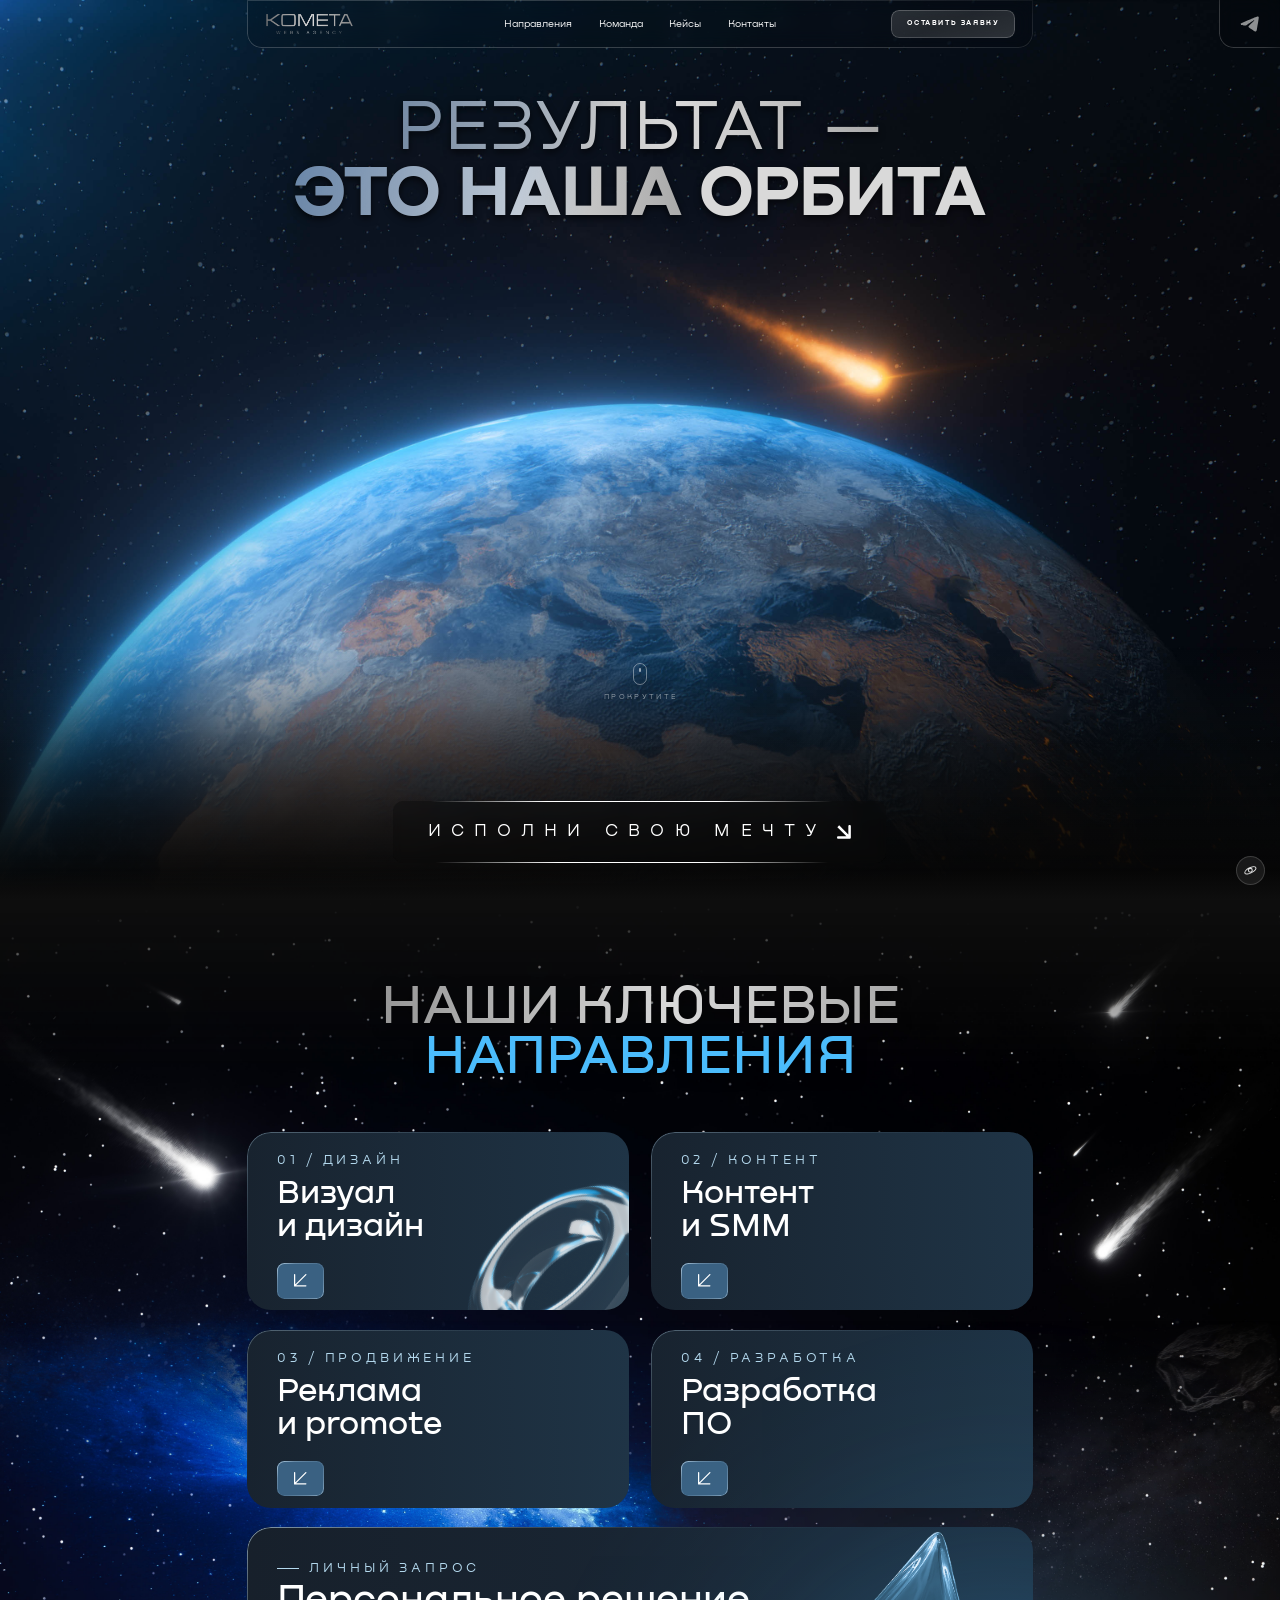
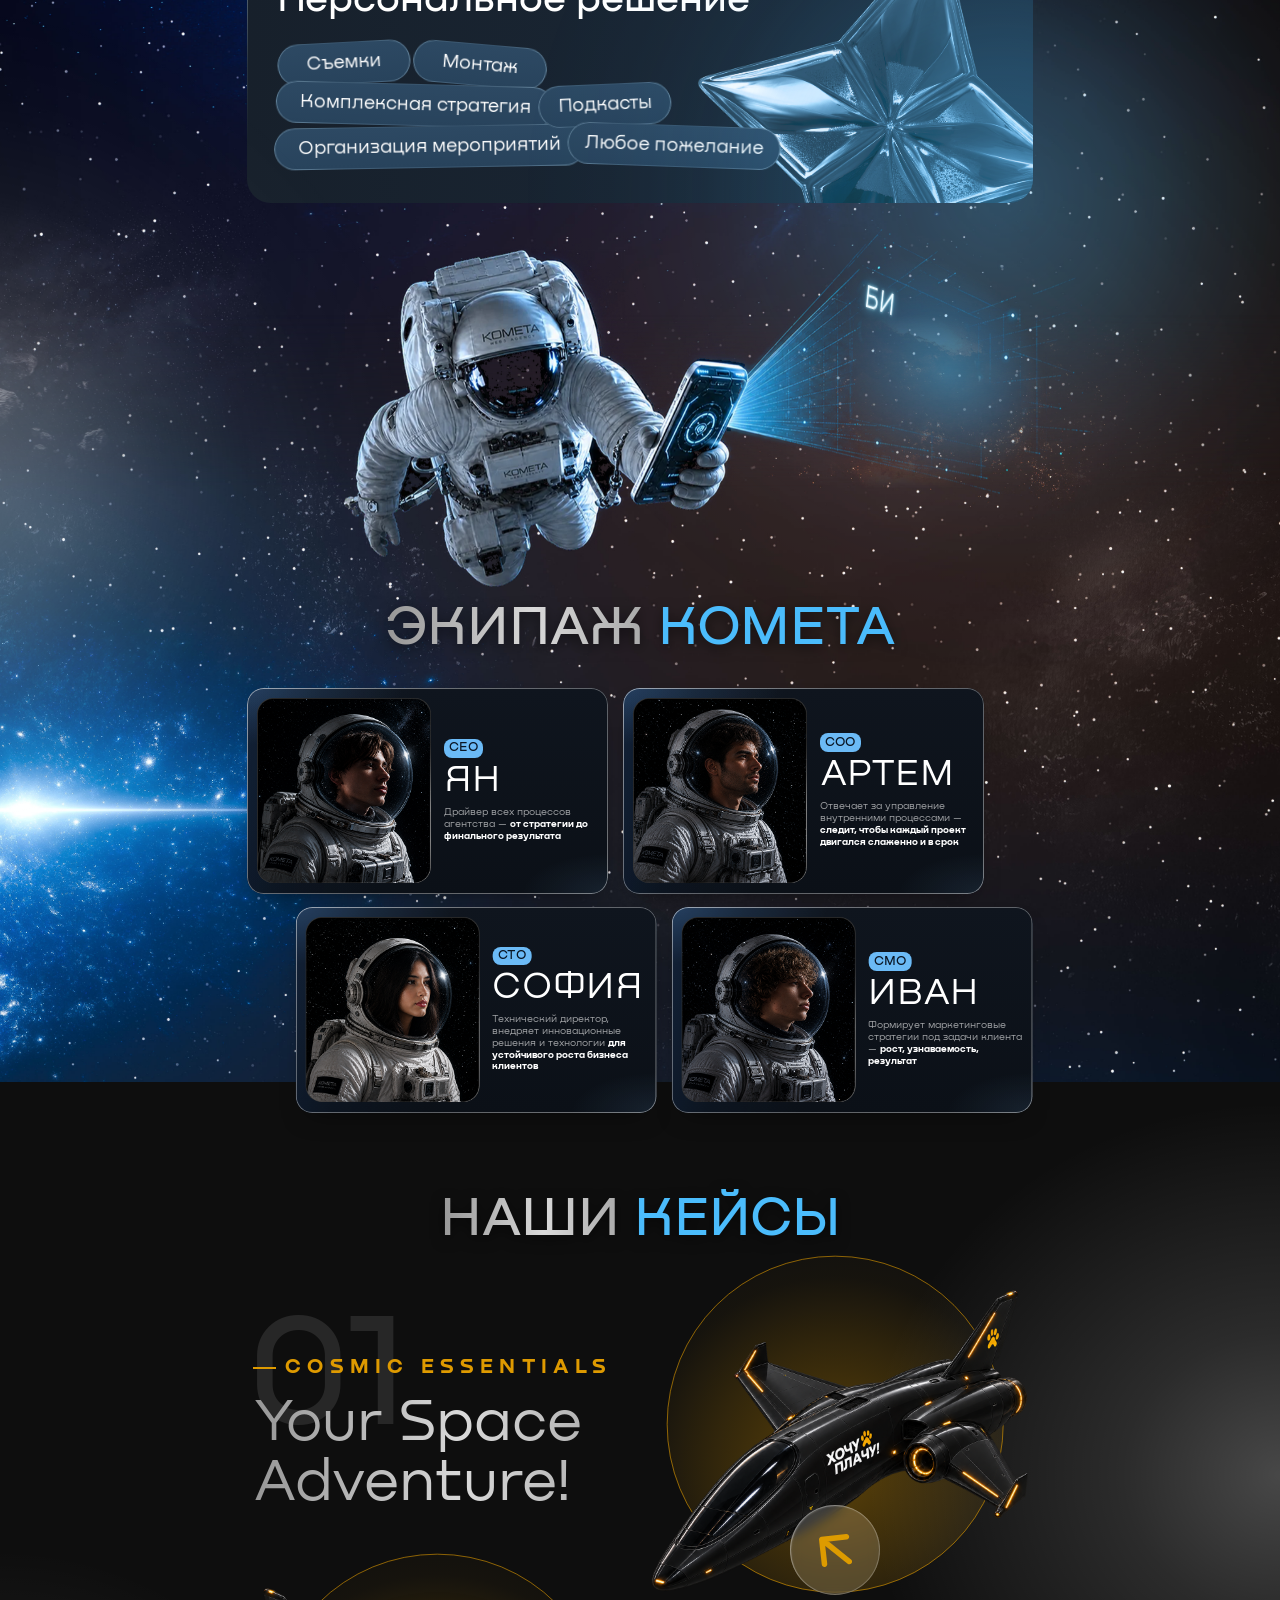
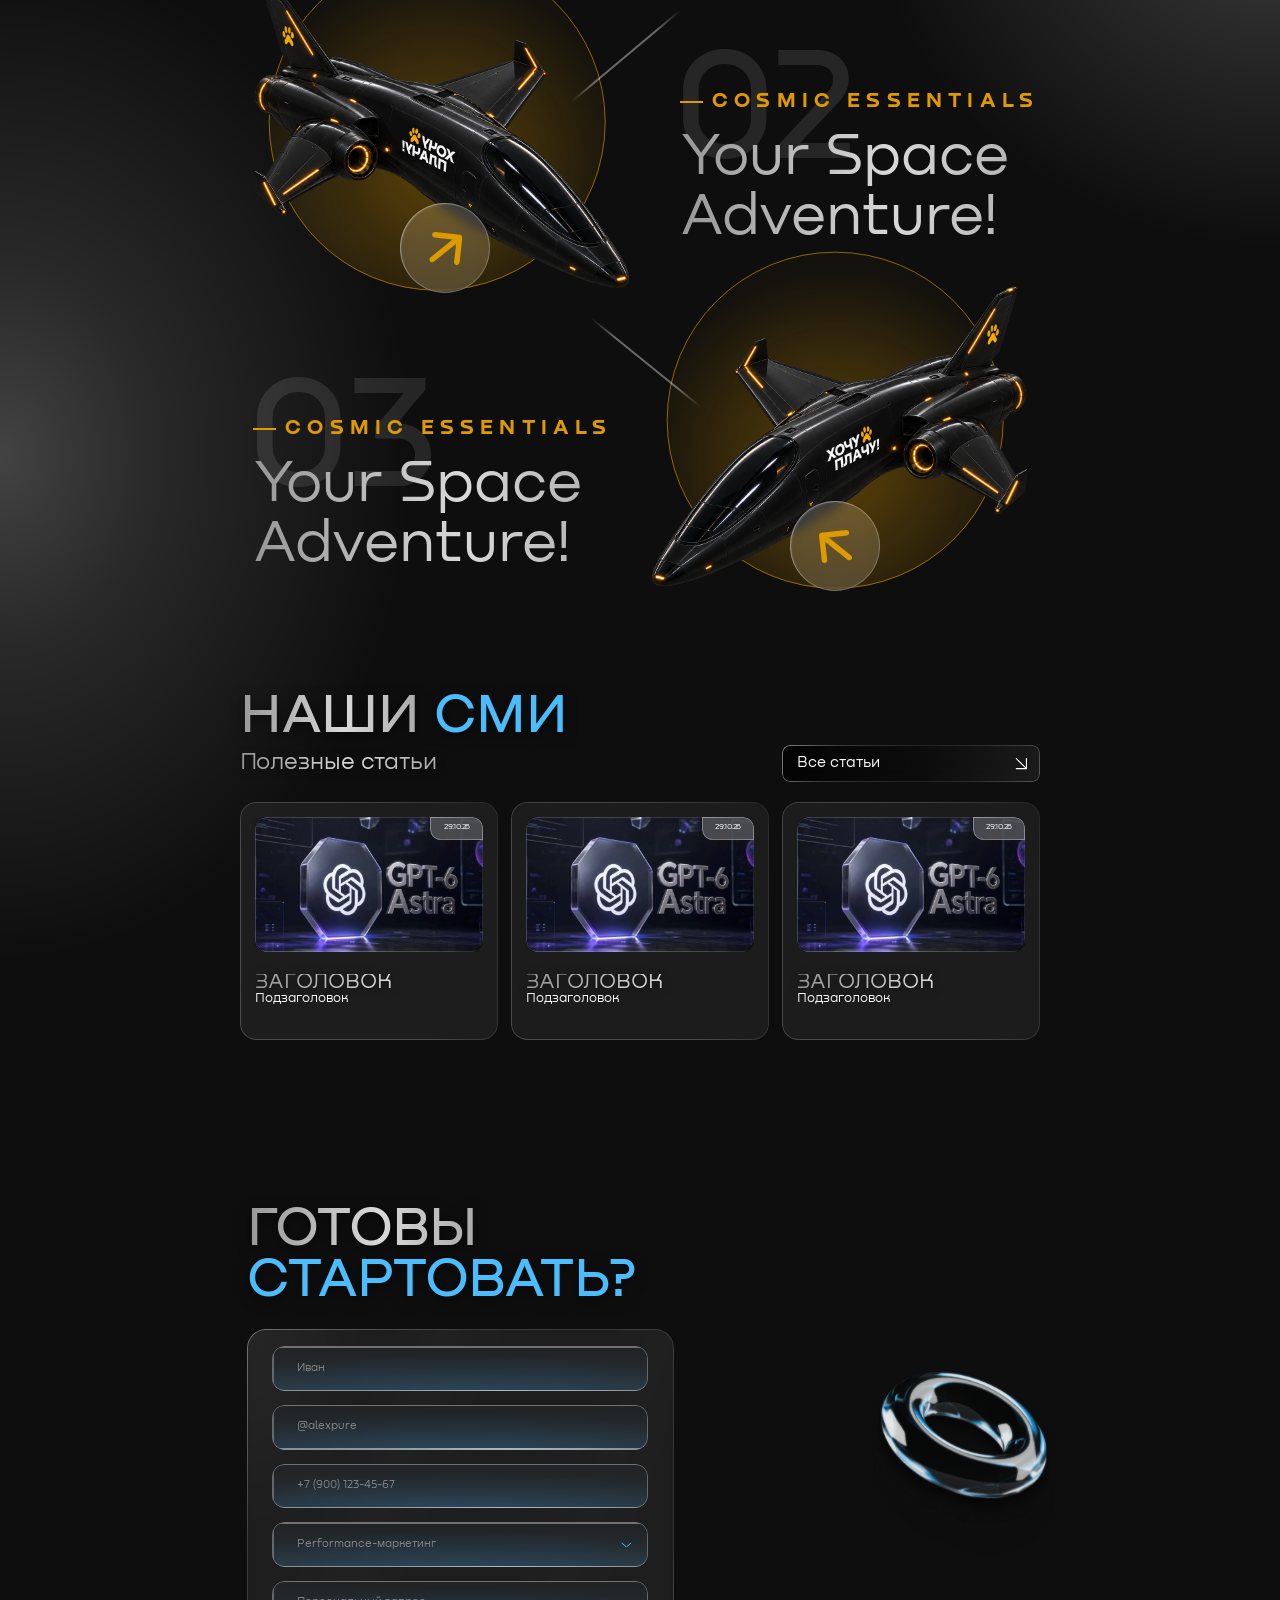
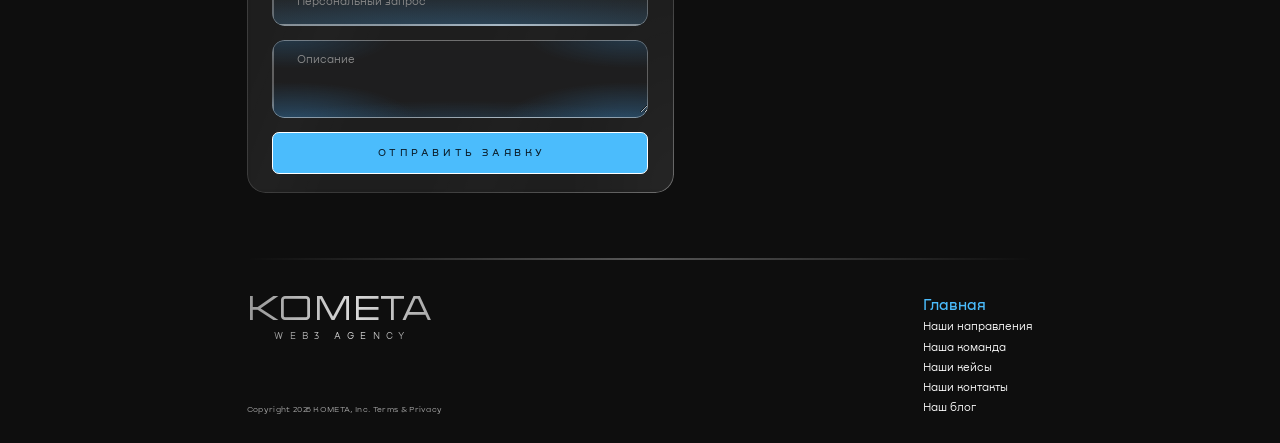
==== commit 57d1afab: "hero mobile, directions mobile, team mobile" ====
--- a/index.html
+++ b/index.html
@@ -110,7 +110,7 @@
         }
     </style>
 
-    <link rel="stylesheet" href="./assets/css/main.css?v=34">
+    <link rel="stylesheet" href="./assets/css/main.css?v=45">
     <link rel="stylesheet" href="./assets/css/articles.css?v=4">
     <link rel="stylesheet" href="./assets/css/select.css?v=6">
     <link rel="stylesheet" href="./assets/css/biomes.css?v=9">
@@ -320,12 +320,12 @@
 
         <section class="hero-static" aria-labelledby="hero-static-title">
             <div class="hero-static__art" aria-hidden="true">
-                <img class="hs-layer hs-earth" src="./assets/images/hero-m-earth.png?v=1" width="1000" height="1066" alt="" decoding="async">
                 <span class="hs-haze"></span>
                 <img class="hs-layer hs-light" src="./assets/images/hero-m-light.jpg?v=1" width="720" height="1280" alt="" decoding="async">
                 <span class="hs-stars hs-stars--top"><img src="./assets/images/hero-m-stars.jpg?v=1" width="1080" height="1920" alt="" decoding="async"></span>
                 <span class="hs-stars hs-stars--bottom"><img src="./assets/images/hero-m-stars.jpg?v=1" width="1080" height="1920" alt="" decoding="async"></span>
                 <img class="hs-layer hs-comet" src="./assets/images/hero-m-comet.jpg?v=1" width="900" height="1600" alt="" decoding="async">
+                <img class="hs-layer hs-earth" src="./assets/images/hero-m-earth.png?v=1" width="1000" height="1066" alt="" decoding="async">
             </div>
 
             <div class="hero-static__inner layout">
@@ -344,25 +344,6 @@
             </div>
 
             <!-- стрелки «листайте вниз»: 224 / 225 / 226 сверху вниз; у двух верхних, как в макете, светлый контур по краю штриха -->
-            <a class="hero-static__chevrons" href="#directions" aria-label="Листайте вниз">
-                <svg width="21" height="13" viewBox="0 0 21 13" fill="none" aria-hidden="true">
-                    <defs>
-                        <linearGradient id="hg1" gradientUnits="userSpaceOnUse" x1="0" y1="0" x2="21" y2="0"><stop offset="0" stop-color="#F4F4F4" stop-opacity=".5"/><stop offset=".5" stop-color="#F4F4F4" stop-opacity=".55"/><stop offset="1" stop-color="#F4F4F4" stop-opacity=".06"/></linearGradient>
-                        <mask id="hc1" maskUnits="userSpaceOnUse" x="-3" y="-3" width="27" height="19"><rect x="-3" y="-3" width="27" height="19" fill="#fff"/><path d="M0.896484 0.895508L10.3965 10.3955L19.8965 0.895508" stroke="#000" stroke-width="1.1"/></mask>
-                    </defs>
-                    <path d="M0.896484 0.895508L10.3965 10.3955L19.8965 0.895508" stroke-width="2.53333" stroke="#F4F4F4" stroke-opacity="0.05"/>
-                    <path d="M0.896484 0.895508L10.3965 10.3955L19.8965 0.895508" stroke-width="2.9" stroke="url(#hg1)" mask="url(#hc1)"/>
-                </svg>
-                <svg width="21" height="13" viewBox="0 0 21 13" fill="none" aria-hidden="true">
-                    <defs>
-                        <linearGradient id="hg2" gradientUnits="userSpaceOnUse" x1="0" y1="0" x2="21" y2="0"><stop offset="0" stop-color="#F4F4F4" stop-opacity=".5"/><stop offset=".5" stop-color="#F4F4F4" stop-opacity=".5"/><stop offset="1" stop-color="#F4F4F4" stop-opacity=".18"/></linearGradient>
-                        <mask id="hc2" maskUnits="userSpaceOnUse" x="-3" y="-3" width="27" height="19"><rect x="-3" y="-3" width="27" height="19" fill="#fff"/><path d="M0.896484 0.895508L10.3965 10.3955L19.8965 0.895508" stroke="#000" stroke-width="1.1"/></mask>
-                    </defs>
-                    <path d="M0.896484 0.895508L10.3965 10.3955L19.8965 0.895508" stroke-width="2.53333" stroke="#F4F4F4" stroke-opacity="0.2"/>
-                    <path d="M0.896484 0.895508L10.3965 10.3955L19.8965 0.895508" stroke-width="2.9" stroke="url(#hg2)" mask="url(#hc2)"/>
-                </svg>
-                <svg width="21" height="13" viewBox="0 0 21 13" fill="none" aria-hidden="true"><path d="M0.896484 0.895508L10.3965 10.3955L19.8965 0.895508" stroke-width="2.53333" stroke="#F4F4F4" stroke-opacity="0.65"/></svg>
-            </a>
         </section>
 
         <div class="stage" data-video-scene>
@@ -474,8 +455,8 @@
                         </li>
                         <li class="dcard">
                             <p class="dcard__eyebrow">03 / Продвижение</p>
-                            <h3 class="dcard__title">Реклама<br class="dcard__br"> и продвижение</h3>
-                            <button class="dcard__arrow" type="button" aria-label="Подробнее: Реклама и продвижение" data-modal="ads" aria-haspopup="dialog">
+                            <h3 class="dcard__title">Реклама<br class="dcard__br"> и promote</h3>
+                            <button class="dcard__arrow" type="button" aria-label="Подробнее: Реклама и promote" data-modal="ads" aria-haspopup="dialog">
                             <svg class="icon icon--card-arrow" aria-hidden="true"><use href="#arrow-corner"></use></svg>
                         </button>
                             <img class="dcard__img dcard__img--flat" loading="lazy" src="./assets/images/holo-star.png" srcset="./assets/images/holo-star-m.png 720w, ./assets/images/holo-star.png 1014w" sizes="(max-width: 1279.98px) 240px, 560px" width="1014" height="1014" alt="" decoding="async">
@@ -545,6 +526,10 @@
                             <p class="crew-card__name">Ян</p>
                             <p class="crew-card__text">Драйвер всех процессов агентства
                                 — <strong>от стратегии до финального результата</strong></p>
+                            <div class="crew-card__soc" aria-hidden="true">
+                                <svg viewBox="0 0 20 17" fill="none"><path d="M1.37201 7.12177C6.73125 4.78738 10.3041 3.24834 12.0905 2.50468C17.197 0.381373 18.2568 0.0126023 18.9489 0.000108857C19.1011 -0.00233238 19.44 0.0352911 19.6612 0.214076C19.845 0.364858 19.8967 0.568774 19.9225 0.711945C19.9455 0.854973 19.9771 1.18095 19.9513 1.43541C19.6756 4.34192 18.4779 11.3951 17.869 14.6506C17.6134 16.028 17.1051 16.4898 16.614 16.5349C15.5456 16.6331 14.7356 15.8295 13.7017 15.152C12.0847 14.0914 11.1714 13.4314 9.60042 12.3966C7.78529 11.2007 8.96282 10.5432 9.99676 9.4691C10.2667 9.18792 14.9711 4.91001 15.0602 4.522C15.0717 4.47346 15.0832 4.29252 14.974 4.19717C14.8677 4.10153 14.7098 4.13427 14.5949 4.16012C14.4312 4.19688 11.8492 5.90518 6.84038 9.28471C6.10801 9.78847 5.44457 10.034 4.84719 10.0211C4.19236 10.007 2.92866 9.65003 1.9895 9.34502C0.840684 8.9708 -0.0754991 8.77291 0.00491812 8.13733C0.0451267 7.80647 0.501782 7.46786 1.37201 7.12177Z" fill="currentColor"/></svg>
+                                <svg viewBox="0 0 28 28" fill="none"><rect x="1.200" y="1.200" width="25.600" height="25.600" rx="8" stroke="currentColor" stroke-width="2"/><circle cx="14" cy="14" r="6" stroke="currentColor" stroke-width="2"/><circle cx="21.200" cy="6.800" r="1.600" fill="currentColor"/></svg>
+                            </div>
                         </div>
                     </li>
 
@@ -562,6 +547,10 @@
                                 слаженно
                                 и в срок</strong>
                             </p>
+                            <div class="crew-card__soc" aria-hidden="true">
+                                <svg viewBox="0 0 20 17" fill="none"><path d="M1.37201 7.12177C6.73125 4.78738 10.3041 3.24834 12.0905 2.50468C17.197 0.381373 18.2568 0.0126023 18.9489 0.000108857C19.1011 -0.00233238 19.44 0.0352911 19.6612 0.214076C19.845 0.364858 19.8967 0.568774 19.9225 0.711945C19.9455 0.854973 19.9771 1.18095 19.9513 1.43541C19.6756 4.34192 18.4779 11.3951 17.869 14.6506C17.6134 16.028 17.1051 16.4898 16.614 16.5349C15.5456 16.6331 14.7356 15.8295 13.7017 15.152C12.0847 14.0914 11.1714 13.4314 9.60042 12.3966C7.78529 11.2007 8.96282 10.5432 9.99676 9.4691C10.2667 9.18792 14.9711 4.91001 15.0602 4.522C15.0717 4.47346 15.0832 4.29252 14.974 4.19717C14.8677 4.10153 14.7098 4.13427 14.5949 4.16012C14.4312 4.19688 11.8492 5.90518 6.84038 9.28471C6.10801 9.78847 5.44457 10.034 4.84719 10.0211C4.19236 10.007 2.92866 9.65003 1.9895 9.34502C0.840684 8.9708 -0.0754991 8.77291 0.00491812 8.13733C0.0451267 7.80647 0.501782 7.46786 1.37201 7.12177Z" fill="currentColor"/></svg>
+                                <svg viewBox="0 0 28 28" fill="none"><rect x="1.200" y="1.200" width="25.600" height="25.600" rx="8" stroke="currentColor" stroke-width="2"/><circle cx="14" cy="14" r="6" stroke="currentColor" stroke-width="2"/><circle cx="21.200" cy="6.800" r="1.600" fill="currentColor"/></svg>
+                            </div>
                         </div>
                     </li>
 
@@ -575,6 +564,10 @@
                             <p class="crew-card__name">София</p>
                             <p class="crew-card__text">Технический директор, внедряет инновационные решения и технологии
                                 <strong>для устойчивого роста бизнеса клиентов</strong></p>
+                            <div class="crew-card__soc" aria-hidden="true">
+                                <svg viewBox="0 0 20 17" fill="none"><path d="M1.37201 7.12177C6.73125 4.78738 10.3041 3.24834 12.0905 2.50468C17.197 0.381373 18.2568 0.0126023 18.9489 0.000108857C19.1011 -0.00233238 19.44 0.0352911 19.6612 0.214076C19.845 0.364858 19.8967 0.568774 19.9225 0.711945C19.9455 0.854973 19.9771 1.18095 19.9513 1.43541C19.6756 4.34192 18.4779 11.3951 17.869 14.6506C17.6134 16.028 17.1051 16.4898 16.614 16.5349C15.5456 16.6331 14.7356 15.8295 13.7017 15.152C12.0847 14.0914 11.1714 13.4314 9.60042 12.3966C7.78529 11.2007 8.96282 10.5432 9.99676 9.4691C10.2667 9.18792 14.9711 4.91001 15.0602 4.522C15.0717 4.47346 15.0832 4.29252 14.974 4.19717C14.8677 4.10153 14.7098 4.13427 14.5949 4.16012C14.4312 4.19688 11.8492 5.90518 6.84038 9.28471C6.10801 9.78847 5.44457 10.034 4.84719 10.0211C4.19236 10.007 2.92866 9.65003 1.9895 9.34502C0.840684 8.9708 -0.0754991 8.77291 0.00491812 8.13733C0.0451267 7.80647 0.501782 7.46786 1.37201 7.12177Z" fill="currentColor"/></svg>
+                                <svg viewBox="0 0 28 28" fill="none"><rect x="1.200" y="1.200" width="25.600" height="25.600" rx="8" stroke="currentColor" stroke-width="2"/><circle cx="14" cy="14" r="6" stroke="currentColor" stroke-width="2"/><circle cx="21.200" cy="6.800" r="1.600" fill="currentColor"/></svg>
+                            </div>
                         </div>
                     </li>
 
@@ -588,6 +581,10 @@
                             <p class="crew-card__name">Иван</p>
                             <p class="crew-card__text">Формирует маркетинговые стратегии под задачи клиента — <strong>рост,
                                 узнаваемость, результат</strong></p>
+                            <div class="crew-card__soc" aria-hidden="true">
+                                <svg viewBox="0 0 20 17" fill="none"><path d="M1.37201 7.12177C6.73125 4.78738 10.3041 3.24834 12.0905 2.50468C17.197 0.381373 18.2568 0.0126023 18.9489 0.000108857C19.1011 -0.00233238 19.44 0.0352911 19.6612 0.214076C19.845 0.364858 19.8967 0.568774 19.9225 0.711945C19.9455 0.854973 19.9771 1.18095 19.9513 1.43541C19.6756 4.34192 18.4779 11.3951 17.869 14.6506C17.6134 16.028 17.1051 16.4898 16.614 16.5349C15.5456 16.6331 14.7356 15.8295 13.7017 15.152C12.0847 14.0914 11.1714 13.4314 9.60042 12.3966C7.78529 11.2007 8.96282 10.5432 9.99676 9.4691C10.2667 9.18792 14.9711 4.91001 15.0602 4.522C15.0717 4.47346 15.0832 4.29252 14.974 4.19717C14.8677 4.10153 14.7098 4.13427 14.5949 4.16012C14.4312 4.19688 11.8492 5.90518 6.84038 9.28471C6.10801 9.78847 5.44457 10.034 4.84719 10.0211C4.19236 10.007 2.92866 9.65003 1.9895 9.34502C0.840684 8.9708 -0.0754991 8.77291 0.00491812 8.13733C0.0451267 7.80647 0.501782 7.46786 1.37201 7.12177Z" fill="currentColor"/></svg>
+                                <svg viewBox="0 0 28 28" fill="none"><rect x="1.200" y="1.200" width="25.600" height="25.600" rx="8" stroke="currentColor" stroke-width="2"/><circle cx="14" cy="14" r="6" stroke="currentColor" stroke-width="2"/><circle cx="21.200" cy="6.800" r="1.600" fill="currentColor"/></svg>
+                            </div>
                         </div>
                     </li>
                     </ul>
@@ -966,7 +963,7 @@
         </style>
     </noscript>
 
-    <script type="module" src="./assets/js/main.js?v=27"></script>
+    <script type="module" src="./assets/js/main.js?v=32"></script>
 </body>
 
 </html>
--- a/assets/css/main.css
+++ b/assets/css/main.css
@@ -758,6 +758,19 @@
     height: auto;
 }
 
+/* десктоп: низ Hero плавно уходит в фон страницы — linear-gradient, 0% #0E0E0E (100%) → 100% #0E0E0E (0%), снизу вверх */
+@media (min-width: 1280px) {
+    .stage::after {
+        content: '';
+        position: absolute;
+        inset: auto 0 0;
+        z-index: 2;
+        height: var(--hero-fade-h, 28vh);
+        background: linear-gradient(0deg, #0E0E0E 0%, rgba(14, 14, 14, 0) 100%);
+        pointer-events: none;
+    }
+}
+
 .no-js .stage__sticky {
     position: relative;
     height: auto;
@@ -1052,9 +1065,12 @@
    HERO (статичный, телефоны)
    ========================================================= */
 .hero-static {
-    /* кадр макета 455px: масштаб от ширины экрана (в альбомной ориентации — от высоты); первый экран — ровно высота вьюпорта */
+    /* кадр макета 455px × 986px (пропорции iPhone 15/16): всё уменьшается и увеличивается одним масштабом, кадр по центру;
+       первый экран — ровно высота вьюпорта */
     --hvh: 100vh;
-    --hu: min(calc(100vw / 455), calc(var(--hvh) / 700));
+    --hu: min(calc(100vw / 455), calc(var(--hvh) / 986));
+    --hx: calc((100vw - 455*var(--hu)) / 2);
+    --ty: calc(113*var(--hu));
     --ek: 1;
     --ey: calc(238.7*var(--hu));
     --es: 0px;
@@ -1076,12 +1092,10 @@
 .hero-static__art {
     position: absolute;
     top: 0;
-    left: 50%;
+    left: 0;
     z-index: -1;
-    width: calc(455*var(--hu));
-    min-width: 100%;
+    width: 100%;
     height: 100%;
-    translate: -50% 0;
     background: #000;
     isolation: isolate;
     overflow: hidden;
@@ -1126,16 +1140,16 @@
     mix-blend-mode: screen;
     background-color: #000;
     background-image:
-        radial-gradient(ellipse calc(198*var(--hu)) calc(264*var(--hu)) at calc(66.3*var(--hu)) calc(481.4*var(--hu)), rgb(21, 0, 0) 0.0%, rgb(19, 0, 0) 16.7%, rgb(13, 0, 0) 33.3%, rgb(7, 0, 0) 50.0%, rgb(3, 0, 0) 66.7%, rgb(1, 0, 0) 83.3%, rgb(0, 0, 0) 100.0%),
-        radial-gradient(ellipse calc(383*var(--hu)) calc(595*var(--hu)) at calc(468.4*var(--hu)) calc(643.3*var(--hu)), rgb(22, 21, 19) 0.0%, rgb(19, 18, 17) 16.7%, rgb(13, 13, 12) 33.3%, rgb(7, 7, 6) 50.0%, rgb(3, 3, 3) 66.7%, rgb(1, 1, 1) 83.3%, rgb(0, 0, 0) 100.0%),
-        radial-gradient(ellipse calc(636*var(--hu)) calc(698*var(--hu)) at calc(-139.2*var(--hu)) calc(1225.5*var(--hu)), rgb(34, 34, 30) 0.0%, rgb(30, 30, 26) 16.7%, rgb(21, 21, 18) 33.3%, rgb(11, 11, 10) 50.0%, rgb(5, 5, 4) 66.7%, rgb(2, 2, 1) 83.3%, rgb(0, 0, 0) 100.0%),
-        radial-gradient(ellipse calc(687*var(--hu)) calc(410*var(--hu)) at calc(-34.5*var(--hu)) calc(104.8*var(--hu)), rgb(26, 0, 0) 0.0%, rgb(23, 0, 0) 16.7%, rgb(16, 0, 0) 33.3%, rgb(9, 0, 0) 50.0%, rgb(4, 0, 0) 66.7%, rgb(1, 0, 0) 83.3%, rgb(0, 0, 0) 100.0%);
+        radial-gradient(ellipse calc(198*var(--hu)) calc(264*var(--hu)) at calc(var(--hx) + 66.3*var(--hu)) calc(481.4*var(--hu)), rgb(21, 0, 0) 0.0%, rgb(19, 0, 0) 16.7%, rgb(13, 0, 0) 33.3%, rgb(7, 0, 0) 50.0%, rgb(3, 0, 0) 66.7%, rgb(1, 0, 0) 83.3%, rgb(0, 0, 0) 100.0%),
+        radial-gradient(ellipse calc(383*var(--hu)) calc(595*var(--hu)) at calc(var(--hx) + 468.4*var(--hu)) calc(643.3*var(--hu)), rgb(22, 21, 19) 0.0%, rgb(19, 18, 17) 16.7%, rgb(13, 13, 12) 33.3%, rgb(7, 7, 6) 50.0%, rgb(3, 3, 3) 66.7%, rgb(1, 1, 1) 83.3%, rgb(0, 0, 0) 100.0%),
+        radial-gradient(ellipse calc(636*var(--hu)) calc(698*var(--hu)) at calc(var(--hx) + -139.2*var(--hu)) calc(1225.5*var(--hu)), rgb(34, 34, 30) 0.0%, rgb(30, 30, 26) 16.7%, rgb(21, 21, 18) 33.3%, rgb(11, 11, 10) 50.0%, rgb(5, 5, 4) 66.7%, rgb(2, 2, 1) 83.3%, rgb(0, 0, 0) 100.0%),
+        radial-gradient(ellipse calc(687*var(--hu)) calc(410*var(--hu)) at calc(var(--hx) + -34.5*var(--hu)) calc(104.8*var(--hu)), rgb(26, 0, 0) 0.0%, rgb(23, 0, 0) 16.7%, rgb(16, 0, 0) 33.3%, rgb(9, 0, 0) 50.0%, rgb(4, 0, 0) 66.7%, rgb(1, 0, 0) 83.3%, rgb(0, 0, 0) 100.0%);
     background-blend-mode: screen;
 }
 
 .hs-stars {
     left: 0;
-    width: calc(455*var(--hu));
+    width: 100%;
     mix-blend-mode: screen;
 }
 
@@ -1157,10 +1171,15 @@
 }
 
 .hs-comet {
-    left: calc(114*var(--hu));
+    left: calc(var(--hx) + 114*var(--hu));
     top: calc(13*var(--hu));
     width: calc(345.6*var(--hu));
     mix-blend-mode: screen;
+    /* у jpg фон не идеально чёрный — гасим края, чтобы не было видно границы картинки */
+    -webkit-mask-image: linear-gradient(90deg, transparent 0, #000 10%, #000 90%, transparent 100%), linear-gradient(180deg, transparent 0, #000 10%, #000 90%, transparent 100%);
+    -webkit-mask-composite: source-in;
+    mask-image: linear-gradient(90deg, transparent 0, #000 10%, #000 90%, transparent 100%), linear-gradient(180deg, transparent 0, #000 10%, #000 90%, transparent 100%);
+    mask-composite: intersect;
 }
 
 .hero-static__inner {
@@ -1174,7 +1193,7 @@
 
 .hero-static__title {
     position: absolute;
-    top: calc(113*var(--hu));
+    top: var(--ty);
     left: 0;
     width: 100%;
     margin: 0;
@@ -1209,7 +1228,7 @@
 /* карточка с описанием и кнопкой */
 .hero-static__card {
     position: absolute;
-    bottom: calc(112*var(--hu));
+    bottom: calc(52*var(--hu));
     left: 50%;
     translate: -50% 0;
     width: calc(383*var(--hu));
@@ -1320,28 +1339,6 @@
 }
 
 /* стрелки «листайте вниз» */
-.hero-static__chevrons {
-    position: absolute;
-    bottom: calc(32.5*var(--hu));
-    left: 50%;
-    display: grid;
-    gap: calc(-1.5*var(--hu));
-    justify-items: center;
-    translate: -50% 0;
-}
-
-.hero-static__chevrons svg {
-    display: block;
-    width: calc(29*var(--hu));
-    height: auto;
-    margin-top: calc(-1.5*var(--hu));
-}
-
-.hero-static__chevrons svg:first-child {
-    margin-top: 0;
-    opacity: .8;
-}
-
 @media (max-width: 1279.98px) {
     .hero-static {
         display: block;
@@ -7060,192 +7057,270 @@
 }
 
 @media (max-width: 1279.98px) {
+    /* карусель по макету: единица --u = 1px кадра макета (ширина экрана = 626 такой единицы) */
+    .crew {
+        --u: calc(min(100vw, 540px) / 626);
+    }
+
+    .crew .crew__title {
+        width: 100vw;
+        max-width: none;
+        margin-inline: calc(50% - 50vw);
+        font-size: calc(56.7*var(--u));
+        line-height: .93;
+        white-space: nowrap;
+        translate: calc(12.5*var(--u)) 0;
+    }
+
     .crew .crew__slider {
-        --cw: clamp(228px, 63.1vw, 340px);
-        --cgap: 9.7px;
         display: block;
         position: relative;
-        margin: 26px calc(-1 * var(--side)) 0;
-        padding: 20px 4.55vw 0;
+        margin: calc(51*var(--u)) calc(-1 * var(--side)) 0;
+        padding: 0;
         overflow-x: clip;
         overflow-y: visible;
     }
 
-    /* ярлык-«стикер» на углу главной карточки, как в макете */
+    /* ярлык-«стикер» на углу главной карточки */
     .crew .crew__tag {
         position: absolute;
         z-index: 5;
-        top: 19px;
-        left: calc(4.55vw + var(--cw) - 81px);
-        display: block;
+        top: calc(14*var(--u));
+        left: calc(50% + 115*var(--u));
+        display: flex;
+        align-items: center;
+        justify-content: center;
+        width: calc(271*var(--u));
+        height: calc(65*var(--u));
         margin: 0;
-        padding: 13px 20px;
-        border: 1px solid rgba(255, 255, 255, .28);
-        border-radius: 11px;
-        background: linear-gradient(100deg, #22333F 0%, #2A3E4C 55%, #22333F 100%);
-        box-shadow: 0 8px 20px rgba(0, 0, 0, .35);
-        font-size: 12px;
+        padding: 0;
+        border: 1px solid rgba(255, 255, 255, .12);
+        border-radius: calc(16*var(--u));
+        background: linear-gradient(100deg, #2C3F4C 0%, #2A3D4A 45%, #1F313C 100%);
+        font-size: calc(22.3*var(--u));
         line-height: 1;
-        letter-spacing: .08em;
+        font-weight: 300;
+        letter-spacing: .02em;
         text-transform: uppercase;
         color: #fff;
         white-space: nowrap;
-        transform: rotate(-5deg);
+        translate: -50% -50%;
+        rotate: -5.1deg;
         pointer-events: none;
     }
 
     .crew .crew__list {
-        display: flex;
-        gap: var(--cgap);
+        --crew-gap: calc(376.5*var(--u));
+        position: relative;
+        display: block;
+        height: calc(573*var(--u));
         padding: 0;
-        transform: translate3d(calc(var(--crew-i, 0) * (var(--cw) + var(--cgap)) * -1 + var(--crew-drag, 0px)), 0, 0);
-        transition: transform .56s cubic-bezier(.32, .72, 0, 1);
         touch-action: pan-y;
-        will-change: transform;
-    }
-
-    .crew .crew__list.is-dragging {
+    }
+
+    .crew .crew-card:nth-child(n) {
+        position: absolute;
+        top: 0;
+        left: 50%;
+        display: block;
+        width: calc(394*var(--u));
+        height: calc(573*var(--u));
+        margin-left: calc(-197*var(--u));
+        aspect-ratio: auto;
+        translate: none;
+        border-radius: calc(37*var(--u));
+        overflow: hidden;
+        background-color: transparent;
+        background-image: linear-gradient(135deg, rgba(20, 20, 20, .96) 0%, rgba(24, 24, 24, .96) 55%, rgba(29, 29, 29, .96) 100%);
+        box-shadow: none;
+        transform: translate3d(calc(var(--p, 0)*var(--crew-gap) + var(--crew-drag, 0px)), 0, 0) scale(calc(1 - var(--a, 0)*.203));
+        transform-origin: 50% 0;
+        opacity: calc(1 - var(--a, 0)*.67);
+        transition: transform .56s cubic-bezier(.32, .72, 0, 1), opacity .45s ease;
+        pointer-events: none;
+    }
+
+    .crew .crew-card.is-active {
+        pointer-events: auto;
+    }
+
+    .crew .crew-card.is-far {
+        opacity: 0;
+    }
+
+    .crew .crew-card.is-jump {
         transition: none;
     }
 
-    .crew .crew-card:nth-child(n) {
-        display: block;
-        flex: 0 0 var(--cw);
-        width: var(--cw);
-        aspect-ratio: 431 / 612;
-        translate: none;
-        border-radius: clamp(20px, 6vw, 26px);
-        overflow: hidden;
-        transform: scale(.714);
-        transform-origin: 0 22%;
-        transition: opacity .45s ease, transform .56s cubic-bezier(.32, .72, 0, 1);
-    }
-
-    .crew .crew-card.is-before {
-        transform-origin: 100% 22%;
-    }
-
-    .crew .crew-card.is-active {
-        transform: none;
-    }
-
-    /* соседние карточки: тёмная плашка с приглушённым содержимым (фон страницы не просвечивает) */
-    .crew .crew-card .crew-card__media,
-    .crew .crew-card .crew-card__body {
-        transition: opacity .45s ease;
-    }
-
-    .crew .crew-card:not(.is-active) .crew-card__media,
-    .crew .crew-card:not(.is-active) .crew-card__body {
-        opacity: .24;
-    }
-
-    /* кромка поверх фото (в базе она лежит под ним) */
+    .crew .crew__list.is-dragging .crew-card {
+        transition: none;
+    }
+
+    /* кромка поверх фото */
     .crew .crew-card::before {
         z-index: 3;
+        background: linear-gradient(140deg, rgba(255, 255, 255, .5) 0%, rgba(255, 255, 255, .44) 50%, rgba(255, 255, 255, .42) 100%);
+    }
+
+    .crew .crew-card::after {
+        display: none;
     }
 
     .crew .crew-card__media,
     .crew .crew-card:nth-child(n) .crew-card__media {
         position: absolute;
-        inset: 0;
+        inset: calc(3*var(--u)) calc(3*var(--u)) auto;
+        height: calc(382*var(--u));
         margin: 0;
         aspect-ratio: auto;
-        border-radius: 0;
-        background: #05070b;
+        border-radius: calc(34*var(--u));
+        overflow: hidden;
+        background: #000;
+        box-shadow: inset 0 0 0 1px rgba(255, 255, 255, .16);
+    }
+
+    .crew .crew-card__media::before,
+    .crew .crew-card__media::after {
+        display: none;
     }
 
     .crew .crew-card__media img {
-        object-position: 50% 18%;
-        transform: translate(-6.06cqw, -1.7cqw) scale(1.02);
-    }
-
-    /* фон фото в макете не чёрный, а тёмно-синий #0C121C */
-    .crew .crew-card__media::before {
-        content: '';
+        width: 100%;
+        height: 100%;
+        object-fit: contain;
+        object-position: 50% 50%;
+        transform: none;
+    }
+
+    .crew .crew-card__body {
         position: absolute;
         inset: 0;
-        z-index: 1;
-        background: #0C121C;
-        mix-blend-mode: lighten;
-        pointer-events: none;
-    }
-
-    .crew .crew-card__media::after {
-        content: '';
-        position: absolute;
-        inset: 0;
-        background: linear-gradient(180deg, rgba(5, 7, 11, 0) 38%, rgba(5, 7, 11, .92) 100%);
-    }
-
-    .crew .crew-card::after {
-        z-index: 1;
-    }
-
-    .crew .crew-card__body {
-        position: absolute;
-        inset: auto 0 0;
         z-index: 2;
         margin: 0;
-        padding: 0 36cqw 5.4cqw 7cqw;
+        padding: 0;
     }
 
     .crew .crew-card__role {
-        padding: .7cqw 3.1cqw .9cqw;
-        border-radius: 1.8cqw;
-        font-size: 4.1cqw;
+        position: absolute;
+        top: calc(408*var(--u));
+        left: calc(27.7*var(--u));
+        width: calc(56*var(--u));
+        height: calc(24*var(--u));
+        display: grid;
+        place-items: center;
+        margin: 0;
+        padding: 0;
+        border-radius: calc(7*var(--u));
+        background: #6BBAF6;
+        color: #fff;
+        font-size: calc(15*var(--u));
+        font-weight: 400;
+        line-height: 1;
+        letter-spacing: .02em;
     }
 
     .crew .crew-card__name {
-        margin-top: .9cqw;
-        font-size: 12.5cqw;
+        position: absolute;
+        top: calc(434.5*var(--u));
+        left: calc(27.7*var(--u));
+        margin: 0;
+        font-size: calc(50.3*var(--u));
         line-height: 1.1;
+        font-weight: 300;
     }
 
     .crew .crew-card__text {
-        margin-top: .9cqw;
-        font-size: 4.3cqw;
-        line-height: 1.25;
+        position: absolute;
+        top: calc(492.5*var(--u));
+        left: calc(27.7*var(--u));
+        width: calc(228*var(--u));
+        margin: 0;
+        font-size: calc(16.8*var(--u));
+        line-height: calc(20.5*var(--u));
+        color: rgba(255, 255, 255, .7);
+    }
+
+    /* тексты остальных участников длиннее, чем в макете (там только CEO) — чуть компактнее, чтобы влезли в 4 строки */
+    .crew .crew-card:not(:first-child) .crew-card__text {
+        width: calc(262*var(--u));
+        font-size: calc(14.6*var(--u));
+        line-height: calc(17.6*var(--u));
+    }
+
+    .crew .crew-card__soc {
+        position: absolute;
+        right: calc(24*var(--u));
+        bottom: calc(21*var(--u));
+        display: flex;
+        align-items: center;
+        gap: calc(8*var(--u));
+        color: #9A9A9A;
+    }
+
+    .crew .crew-card__soc svg {
+        display: block;
+        height: calc(27*var(--u));
+        width: auto;
     }
 
     .crew .crew__controls {
         display: flex;
         align-items: center;
         justify-content: center;
-        gap: 20px;
-        width: var(--cw);
-        margin: 16px 0 0 -4px;
+        gap: calc(33.7*var(--u));
+        width: 100%;
+        margin: calc(29.5*var(--u)) 0 0;
     }
 
     .crew .crew__btn {
         order: 1;
         flex: none;
-        width: 28px;
-        height: 28px;
-        background: #2D2E2E;
-        box-shadow: inset 0 0 0 1px rgba(255, 255, 255, .3), inset 1px 1px 0 rgba(255, 255, 255, .22), inset -1px -1px 0 rgba(255, 255, 255, .3);
-    }
+        width: calc(48*var(--u));
+        height: calc(48*var(--u));
+        background: radial-gradient(circle at 50% 50%, #2D2E2E 0, #2F3030 62%, #3B3C3C 100%);
+        -webkit-backdrop-filter: none;
+        backdrop-filter: none;
+    }
+
+    .crew .crew__btn::before {
+        padding: calc(1.3*var(--u));
+        background: linear-gradient(135deg, rgba(255, 255, 255, .42) 0%, rgba(255, 255, 255, .12) 38%, rgba(255, 255, 255, .14) 62%, rgba(255, 255, 255, .62) 100%);
+    }
+
 
     .crew .crew__btn .icon--chevron {
-        width: 9px;
-        height: 9px;
+        width: calc(12*var(--u));
+        height: calc(12*var(--u));
+        transform: rotate(-90deg);
+    }
+
+    .crew .crew__btn--next .icon--chevron {
+        transform: rotate(90deg);
     }
 
     .crew .crew__dots {
         order: 2;
+        gap: calc(23.1*var(--u));
     }
 
     .crew .crew__btn--next {
         order: 3;
     }
 
-    /* шеврон в базе смотрит вверх/вниз — для горизонтальной карусели поворачиваем влево/вправо */
-    .crew .crew__btn .icon--chevron {
-        transform: rotate(-90deg);
-    }
-
-    .crew .crew__btn--next .icon--chevron {
-        transform: rotate(90deg);
+    .crew .crew__dot {
+        width: calc(23.3*var(--u));
+        height: calc(23.3*var(--u));
+        border: calc(1.9*var(--u)) solid #5F7C99;
+    }
+
+    .crew .crew__dot::after {
+        inset: calc(5.8*var(--u));
+    }
+}
+
+@media (min-width: 1280px) {
+    .crew-card__soc {
+        display: none;
     }
 }
 
@@ -7399,7 +7474,7 @@
 /* десктоп: положение иконок — доли карточки, обрезаются её краем */
 /* композиция мобильного макета, масштабированная по высоте карточки и прижатая к правому нижнему углу */
 /* подогнано попиксельно по референсу 976px */
-.dcard__img--ring { left: 42.8%; top: -30.8%; width: 96.6%; transform: rotate(-32.9deg); }
+.dcard__img--ring { left: 42.8%; top: -30.8%; width: 96.6%; transform: rotate(-66deg) scale(.9); }
 .dcard__img--spring { left: 30.9%; top: -18.8%; width: 92.8%; transform: rotate(-7.9deg); }
 .dcard__img--flat { left: 31.3%; top: -29.6%; width: 91.5%; transform: rotate(-36.7deg); }
 .dcard__img--pyramid { left: 50.9%; top: 19.3%; width: 50.7%; }
@@ -7450,7 +7525,7 @@
     padding: calc(12*var(--du)) calc(33*var(--du));
     border: 1px solid transparent;
     border-radius: 999px;
-    background: linear-gradient(180deg, rgba(75, 188, 252, .2), rgba(75, 188, 252, .2)), linear-gradient(180deg, transparent 0%, rgba(180, 217, 238, .05) 100%);
+    background: linear-gradient(180deg, #2D4963 0%, #28435C 100%);
     font-size: calc(26*var(--du));
     line-height: 1.2;
     font-weight: 400;
@@ -7480,6 +7555,103 @@
     width: 49.2%;
 }
 
+/* десктоп по новому макету: кнопка внизу слева, заголовки компактнее, плашки «Личного запроса» разложены вручную с наклоном */
+@media (min-width: 1280px) {
+    .dirs {
+        --d-gap-y: calc(29*var(--du));
+    }
+
+    .dcard {
+        min-height: calc(267.5*var(--du));
+    }
+
+    .dcard__eyebrow,
+    .dpers__eyebrow {
+        font-size: calc(19.2*var(--du));
+    }
+
+    .dcard__title {
+        margin-top: calc(13*var(--du));
+        font-size: calc(49.6*var(--du));
+        line-height: 1;
+    }
+
+    .dcard__arrow {
+        top: auto;
+        right: auto;
+        bottom: calc(17.3*var(--du));
+        left: calc(45.6*var(--du));
+        height: calc(53.5*var(--du));
+        border-color: transparent;
+        background: #3A6182;
+    }
+
+    /* кромка 1px: светлая в левом верхнем углу и справа внизу, по сторонам слабая */
+    .dcard__arrow::before {
+        content: '';
+        position: absolute;
+        inset: -1px;
+        border-radius: inherit;
+        padding: 1px;
+        pointer-events: none;
+        background: linear-gradient(135deg, rgba(205, 228, 245, .85) 0%, rgba(205, 228, 245, .3) 22%, rgba(205, 228, 245, .12) 50%, rgba(205, 228, 245, .3) 80%, rgba(205, 228, 245, .55) 100%);
+        -webkit-mask: linear-gradient(#000 0 0) content-box, linear-gradient(#000 0 0);
+        -webkit-mask-composite: xor;
+        mask: linear-gradient(#000 0 0) content-box, linear-gradient(#000 0 0);
+        mask-composite: exclude;
+    }
+
+    .dcard__arrow:hover {
+        background: #43709A;
+    }
+
+    .dpers {
+        min-height: calc(413*var(--du));
+        padding-top: calc(51*var(--du));
+    }
+
+    .dpers__title {
+        margin-top: calc(3*var(--du));
+        font-size: calc(58.8*var(--du));
+    }
+
+    .dpers__pills {
+        position: absolute;
+        inset: 0;
+        display: block;
+        max-width: none;
+        margin: 0;
+    }
+
+    .pill {
+        position: absolute;
+        padding: calc(13.4*var(--du)) calc(30*var(--du));
+        font-size: calc(27.9*var(--du));
+        font-weight: 300;
+        left: var(--x);
+        top: var(--y);
+        transform: translate(-50%, -50%) rotate(var(--r, 0deg));
+        background: linear-gradient(180deg, #2D4963 0%, #28435C 100%);
+    }
+
+    /* невесомость: плашка в top layer лежит от левого верхнего угла страницы, центрирование не нужно */
+    .pill.zg-top {
+        inset: auto;
+        left: 0;
+        top: 0;
+        margin: 0;
+        overflow: visible;
+        transform: rotate(var(--r, 0deg));
+    }
+
+    .pill--shoot { --x: calc(145.5*var(--du)); --y: calc(203.9*var(--du)); --r: -3deg; padding-inline: calc(42*var(--du)); }
+    .pill--edit { --x: calc(349.9*var(--du)); --y: calc(207.2*var(--du)); --r: 5deg; padding-inline: calc(42*var(--du)); }
+    .pill--strategy { --x: calc(252.9*var(--du)); --y: calc(266.3*var(--du)); --r: 1.5deg; padding-inline: calc(34*var(--du)); }
+    .pill--podcast { --x: calc(537.6*var(--du)); --y: calc(266.3*var(--du)); --r: -2.5deg; padding-inline: calc(28*var(--du)); }
+    .pill--events { --x: calc(275*var(--du)); --y: calc(329.6*var(--du)); --r: -1deg; padding-inline: calc(35*var(--du)); }
+    .pill--any { --x: calc(641.7*var(--du)); --y: calc(328.4*var(--du)); --r: 2deg; padding-inline: calc(24*var(--du)); }
+}
+
 @media (max-width: 1279.98px) {
     .dirs {
         --mu: calc(min(100vw, 520px) / 366);
